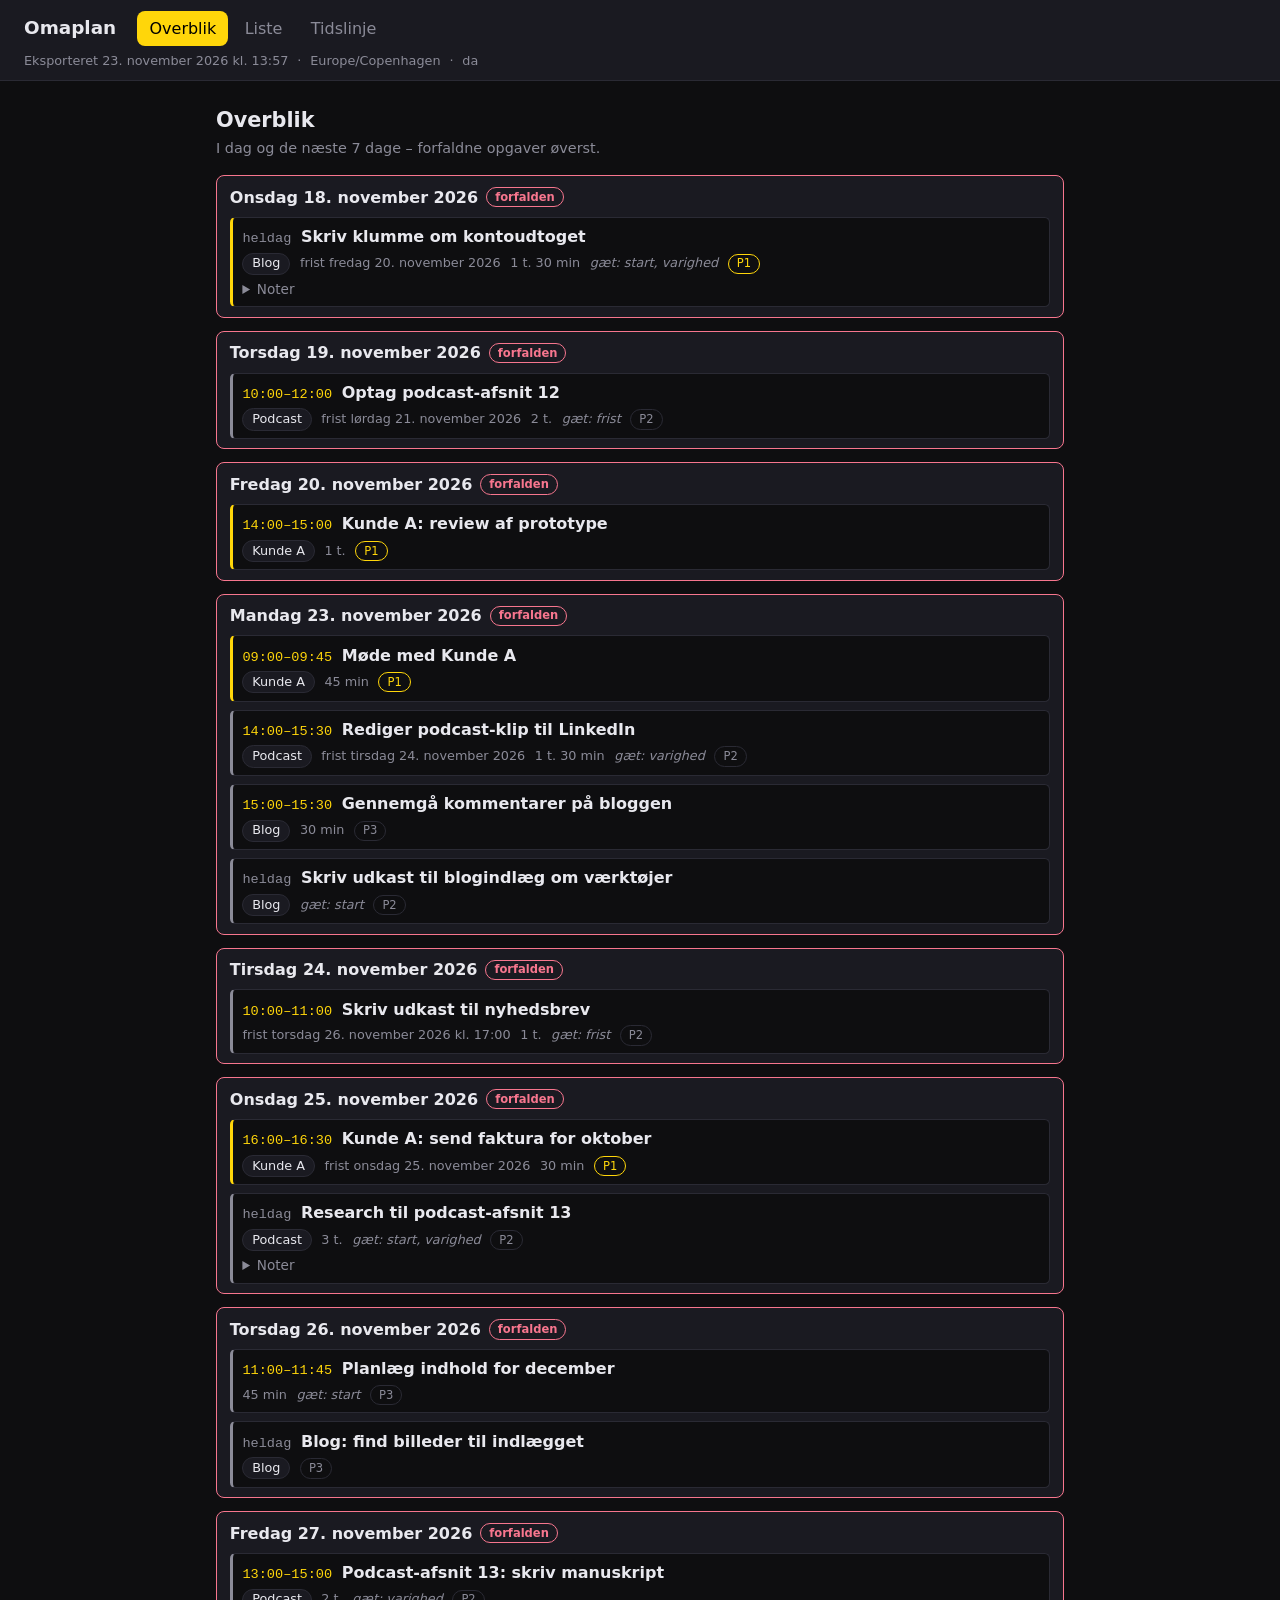
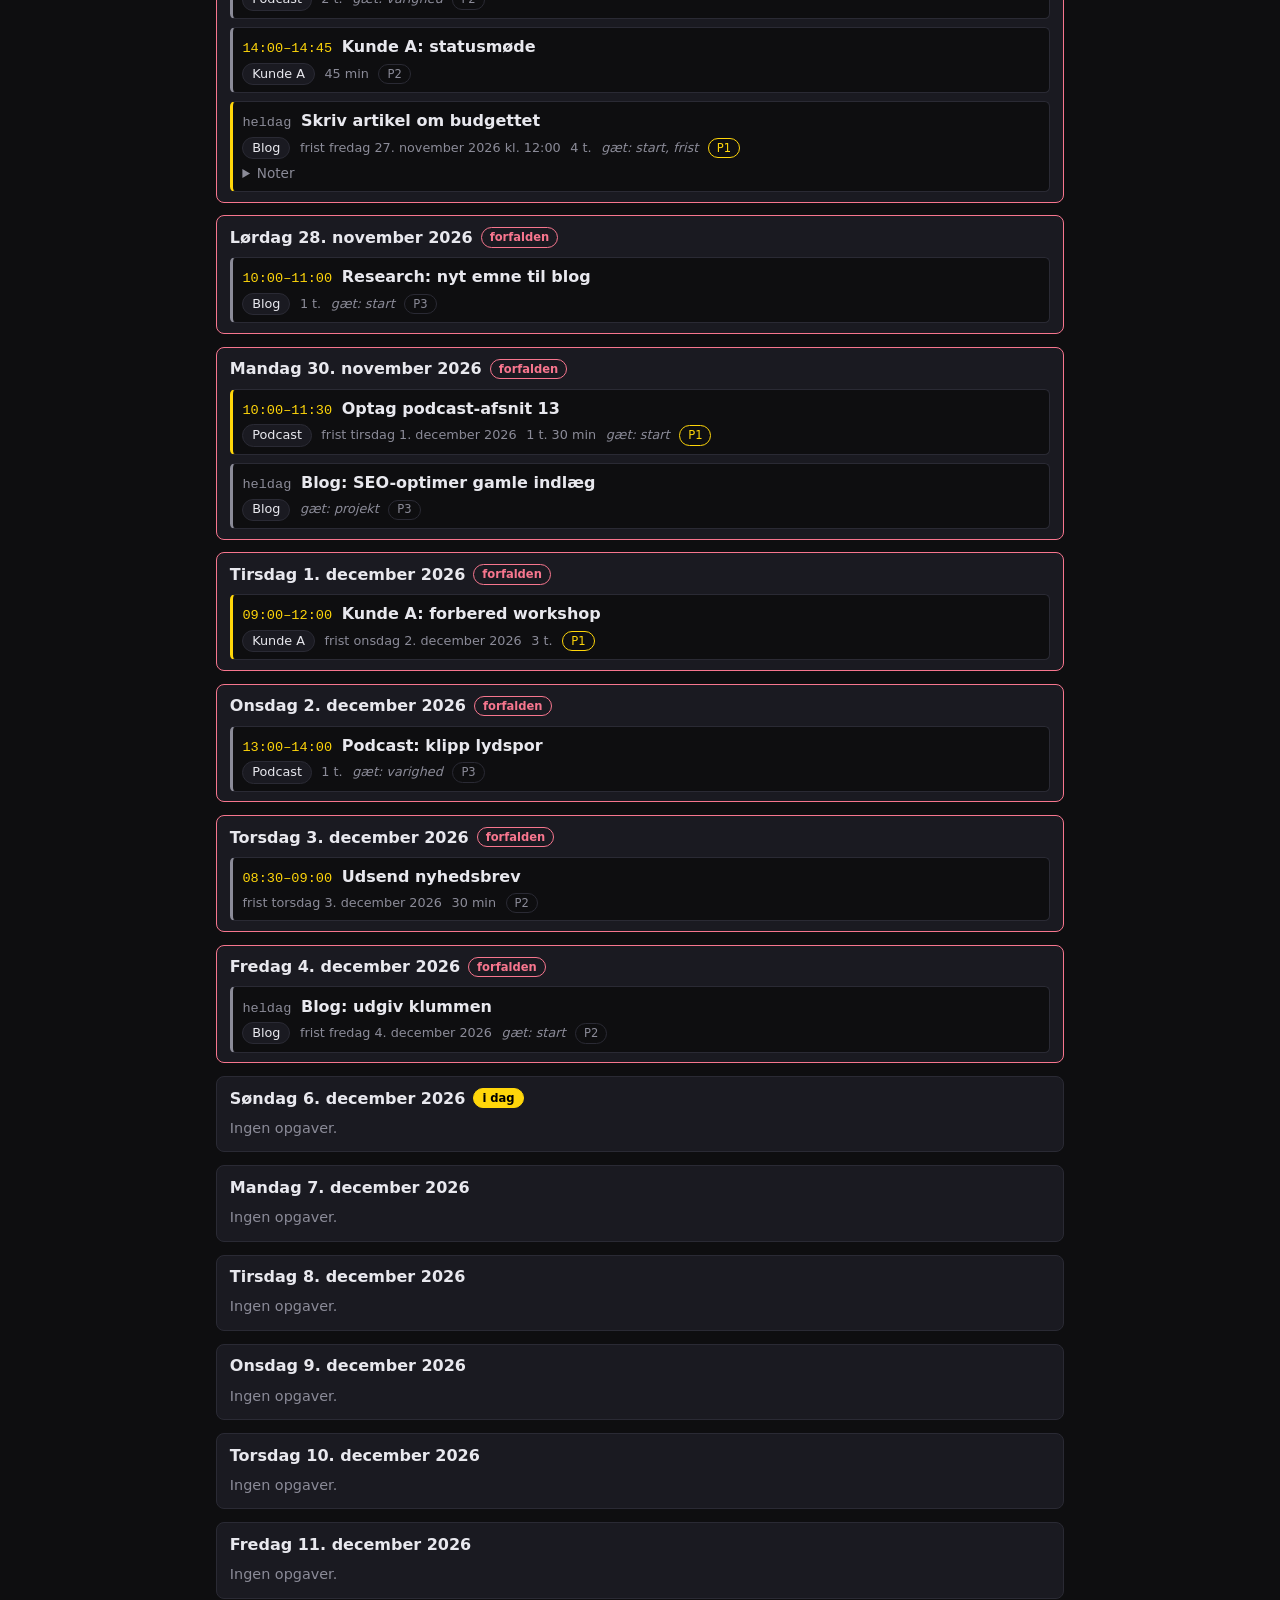
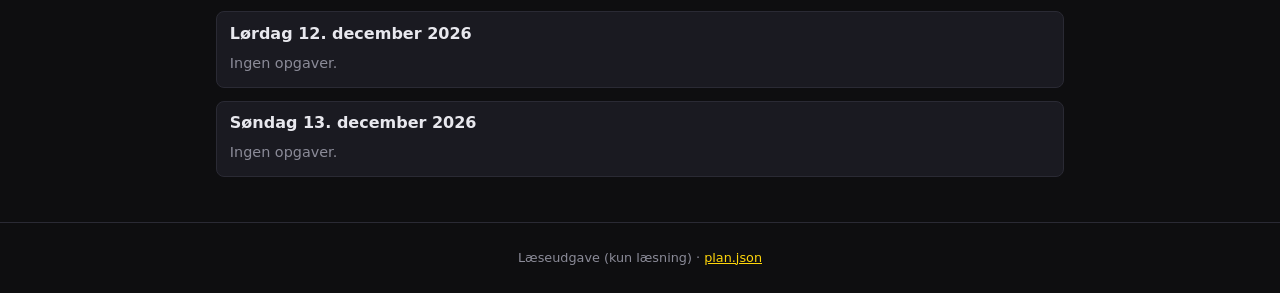
==== web/index.html @ d6651f32 "Vis udaterede opgaver som Uden dato i listen, ikke i overblik/tidslinje Generated by Mistral Vibe. C" ====
<!doctype html>
<html lang="da">
<head>
<meta charset="utf-8">
<meta name="viewport" content="width=device-width, initial-scale=1">
<title>Omaplan – læseudgave</title>
<link rel="stylesheet" href="style.css">
</head>
<body>
<header class="top">
  <h1>Omaplan</h1>
  <nav class="visninger" aria-label="Visninger">
    <a href="#overblik">Overblik</a>
    <a href="#liste">Liste</a>
    <a href="#tidslinje">Tidslinje</a>
  </nav>
  <p class="meta">Eksporteret <time datetime="2026-11-23T13:57:00+01:00">23. november 2026 kl. 13:57</time> <span class="prik">·</span> <span class="tidszone">Europe/Copenhagen</span> <span class="prik">·</span> <span class="sprog">da</span></p>
</header>
<main id="plan" class="plan" data-idag="2026-11-23">
  <section id="overblik" class="view" aria-label="Overblik">
    <h2>Overblik</h2>
    <p class="beskrivelse">I dag og de næste 7 dage – forfaldne opgaver øverst.</p>
  <section class="dag forfalden" data-dato="2026-11-18">
    <h3><time datetime="2026-11-18">Onsdag 18. november 2026</time><span class="badge badge-forfalden">forfalden</span></h3>
<ul class="opgaver">
    <li class="opgave status-todo" data-id="7c9e6a11-3f2b-4d5e-9a8c-1b2d3e4f5001" data-prioritet="1" data-projekt="Blog">
        <p class="opgave-rad"><span class="tid tid-heldag">heldag</span><span class="titel">Skriv klumme om kontoudtoget</span></p>
        <p class="opgave-meta"><span class="projekt-tag">Blog</span><span class="frist">frist fredag 20. november 2026</span><span class="varighed">1 t. 30 min</span><span class="gaet">gæt: start, varighed</span><span class="badge badge-p1">P1</span></p>
        <details class="noter"><summary>Noter</summary><p>Baggrund: kontoudtog fra forrige kvartal; sammenlign med budgettet.</p></details>
      </li>
  </ul>
  </section>
  <section class="dag forfalden" data-dato="2026-11-19">
    <h3><time datetime="2026-11-19">Torsdag 19. november 2026</time><span class="badge badge-forfalden">forfalden</span></h3>
<ul class="opgaver">
    <li class="opgave status-todo" data-id="7c9e6a11-3f2b-4d5e-9a8c-1b2d3e4f5002" data-prioritet="2" data-projekt="Podcast">
        <p class="opgave-rad"><span class="tid">10:00–12:00</span><span class="titel">Optag podcast-afsnit 12</span></p>
        <p class="opgave-meta"><span class="projekt-tag">Podcast</span><span class="frist">frist lørdag 21. november 2026</span><span class="varighed">2 t.</span><span class="gaet">gæt: frist</span><span class="badge badge-p2">P2</span></p>
      </li>
  </ul>
  </section>
  <section class="dag forfalden" data-dato="2026-11-20">
    <h3><time datetime="2026-11-20">Fredag 20. november 2026</time><span class="badge badge-forfalden">forfalden</span></h3>
<ul class="opgaver">
    <li class="opgave status-todo" data-id="7c9e6a11-3f2b-4d5e-9a8c-1b2d3e4f5003" data-prioritet="1" data-projekt="Kunde A">
        <p class="opgave-rad"><span class="tid">14:00–15:00</span><span class="titel">Kunde A: review af prototype</span></p>
        <p class="opgave-meta"><span class="projekt-tag">Kunde A</span><span class="varighed">1 t.</span><span class="badge badge-p1">P1</span></p>
      </li>
  </ul>
  </section>
  <section class="dag i-dag" data-dato="2026-11-23">
    <h3><time datetime="2026-11-23">Mandag 23. november 2026</time><span class="badge badge-i-dag">i dag</span></h3>
<ul class="opgaver">
    <li class="opgave status-todo" data-id="7c9e6a11-3f2b-4d5e-9a8c-1b2d3e4f5005" data-prioritet="1" data-projekt="Kunde A">
        <p class="opgave-rad"><span class="tid">09:00–09:45</span><span class="titel">Møde med Kunde A</span></p>
        <p class="opgave-meta"><span class="projekt-tag">Kunde A</span><span class="varighed">45 min</span><span class="badge badge-p1">P1</span></p>
      </li>
    <li class="opgave status-todo" data-id="7c9e6a11-3f2b-4d5e-9a8c-1b2d3e4f5006" data-prioritet="2" data-projekt="Podcast">
        <p class="opgave-rad"><span class="tid">14:00–15:30</span><span class="titel">Rediger podcast-klip til LinkedIn</span></p>
        <p class="opgave-meta"><span class="projekt-tag">Podcast</span><span class="frist">frist tirsdag 24. november 2026</span><span class="varighed">1 t. 30 min</span><span class="gaet">gæt: varighed</span><span class="badge badge-p2">P2</span></p>
      </li>
    <li class="opgave status-todo" data-id="7c9e6a11-3f2b-4d5e-9a8c-1b2d3e4f5007" data-prioritet="3" data-projekt="Blog">
        <p class="opgave-rad"><span class="tid">15:00–15:30</span><span class="titel">Gennemgå kommentarer på bloggen</span></p>
        <p class="opgave-meta"><span class="projekt-tag">Blog</span><span class="varighed">30 min</span><span class="badge badge-p3">P3</span></p>
      </li>
    <li class="opgave status-todo" data-id="7c9e6a11-3f2b-4d5e-9a8c-1b2d3e4f5004" data-prioritet="2" data-projekt="Blog">
        <p class="opgave-rad"><span class="tid tid-heldag">heldag</span><span class="titel">Skriv udkast til blogindlæg om værktøjer</span></p>
        <p class="opgave-meta"><span class="projekt-tag">Blog</span><span class="gaet">gæt: start</span><span class="badge badge-p2">P2</span></p>
      </li>
  </ul>
  </section>
  <section class="dag" data-dato="2026-11-24">
    <h3><time datetime="2026-11-24">Tirsdag 24. november 2026</time></h3>
<ul class="opgaver">
    <li class="opgave status-todo" data-id="7c9e6a11-3f2b-4d5e-9a8c-1b2d3e4f5008" data-prioritet="2">
        <p class="opgave-rad"><span class="tid">10:00–11:00</span><span class="titel">Skriv udkast til nyhedsbrev</span></p>
        <p class="opgave-meta"><span class="frist">frist torsdag 26. november 2026 kl. 17:00</span><span class="varighed">1 t.</span><span class="gaet">gæt: frist</span><span class="badge badge-p2">P2</span></p>
      </li>
  </ul>
  </section>
  <section class="dag" data-dato="2026-11-25">
    <h3><time datetime="2026-11-25">Onsdag 25. november 2026</time></h3>
<ul class="opgaver">
    <li class="opgave status-todo" data-id="7c9e6a11-3f2b-4d5e-9a8c-1b2d3e4f5010" data-prioritet="1" data-projekt="Kunde A">
        <p class="opgave-rad"><span class="tid">16:00–16:30</span><span class="titel">Kunde A: send faktura for oktober</span></p>
        <p class="opgave-meta"><span class="projekt-tag">Kunde A</span><span class="frist">frist onsdag 25. november 2026</span><span class="varighed">30 min</span><span class="badge badge-p1">P1</span></p>
      </li>
    <li class="opgave status-todo" data-id="7c9e6a11-3f2b-4d5e-9a8c-1b2d3e4f5009" data-prioritet="2" data-projekt="Podcast">
        <p class="opgave-rad"><span class="tid tid-heldag">heldag</span><span class="titel">Research til podcast-afsnit 13</span></p>
        <p class="opgave-meta"><span class="projekt-tag">Podcast</span><span class="varighed">3 t.</span><span class="gaet">gæt: start, varighed</span><span class="badge badge-p2">P2</span></p>
        <details class="noter"><summary>Noter</summary><p>Tre kilder om emnet; send listen til medværten.</p></details>
      </li>
  </ul>
  </section>
  <section class="dag" data-dato="2026-11-26">
    <h3><time datetime="2026-11-26">Torsdag 26. november 2026</time></h3>
<ul class="opgaver">
    <li class="opgave status-todo" data-id="7c9e6a11-3f2b-4d5e-9a8c-1b2d3e4f5012" data-prioritet="3">
        <p class="opgave-rad"><span class="tid">11:00–11:45</span><span class="titel">Planlæg indhold for december</span></p>
        <p class="opgave-meta"><span class="varighed">45 min</span><span class="gaet">gæt: start</span><span class="badge badge-p3">P3</span></p>
      </li>
    <li class="opgave status-todo" data-id="7c9e6a11-3f2b-4d5e-9a8c-1b2d3e4f5011" data-prioritet="3" data-projekt="Blog">
        <p class="opgave-rad"><span class="tid tid-heldag">heldag</span><span class="titel">Blog: find billeder til indlægget</span></p>
        <p class="opgave-meta"><span class="projekt-tag">Blog</span><span class="badge badge-p3">P3</span></p>
      </li>
  </ul>
  </section>
  <section class="dag" data-dato="2026-11-27">
    <h3><time datetime="2026-11-27">Fredag 27. november 2026</time></h3>
<ul class="opgaver">
    <li class="opgave status-todo" data-id="7c9e6a11-3f2b-4d5e-9a8c-1b2d3e4f5016" data-prioritet="2" data-projekt="Podcast">
        <p class="opgave-rad"><span class="tid">13:00–15:00</span><span class="titel">Podcast-afsnit 13: skriv manuskript</span></p>
        <p class="opgave-meta"><span class="projekt-tag">Podcast</span><span class="varighed">2 t.</span><span class="gaet">gæt: varighed</span><span class="badge badge-p2">P2</span></p>
      </li>
    <li class="opgave status-todo" data-id="7c9e6a11-3f2b-4d5e-9a8c-1b2d3e4f5017" data-prioritet="2" data-projekt="Kunde A">
        <p class="opgave-rad"><span class="tid">14:00–14:45</span><span class="titel">Kunde A: statusmøde</span></p>
        <p class="opgave-meta"><span class="projekt-tag">Kunde A</span><span class="varighed">45 min</span><span class="badge badge-p2">P2</span></p>
      </li>
    <li class="opgave status-todo" data-id="7c9e6a11-3f2b-4d5e-9a8c-1b2d3e4f5015" data-prioritet="1" data-projekt="Blog">
        <p class="opgave-rad"><span class="tid tid-heldag">heldag</span><span class="titel">Skriv artikel om budgettet</span></p>
        <p class="opgave-meta"><span class="projekt-tag">Blog</span><span class="frist">frist fredag 27. november 2026 kl. 12:00</span><span class="varighed">4 t.</span><span class="gaet">gæt: start, frist</span><span class="badge badge-p1">P1</span></p>
        <details class="noter"><summary>Noter</summary><p>Skal være klar fredag kl. 12.</p></details>
      </li>
  </ul>
  </section>
  <section class="dag" data-dato="2026-11-28">
    <h3><time datetime="2026-11-28">Lørdag 28. november 2026</time></h3>
<ul class="opgaver">
    <li class="opgave status-todo" data-id="7c9e6a11-3f2b-4d5e-9a8c-1b2d3e4f5024" data-prioritet="3" data-projekt="Blog">
        <p class="opgave-rad"><span class="tid">10:00–11:00</span><span class="titel">Research: nyt emne til blog</span></p>
        <p class="opgave-meta"><span class="projekt-tag">Blog</span><span class="varighed">1 t.</span><span class="gaet">gæt: start</span><span class="badge badge-p3">P3</span></p>
      </li>
  </ul>
  </section>
  <section class="dag" data-dato="2026-11-29">
    <h3><time datetime="2026-11-29">Søndag 29. november 2026</time></h3>
    <p class="tom">Ingen opgaver.</p>
  </section>
  <section class="dag" data-dato="2026-11-30">
    <h3><time datetime="2026-11-30">Mandag 30. november 2026</time></h3>
<ul class="opgaver">
    <li class="opgave status-todo" data-id="7c9e6a11-3f2b-4d5e-9a8c-1b2d3e4f5018" data-prioritet="1" data-projekt="Podcast">
        <p class="opgave-rad"><span class="tid">10:00–11:30</span><span class="titel">Optag podcast-afsnit 13</span></p>
        <p class="opgave-meta"><span class="projekt-tag">Podcast</span><span class="frist">frist tirsdag 1. december 2026</span><span class="varighed">1 t. 30 min</span><span class="gaet">gæt: start</span><span class="badge badge-p1">P1</span></p>
      </li>
    <li class="opgave status-todo" data-id="7c9e6a11-3f2b-4d5e-9a8c-1b2d3e4f5019" data-prioritet="3" data-projekt="Blog">
        <p class="opgave-rad"><span class="tid tid-heldag">heldag</span><span class="titel">Blog: SEO-optimer gamle indlæg</span></p>
        <p class="opgave-meta"><span class="projekt-tag">Blog</span><span class="gaet">gæt: projekt</span><span class="badge badge-p3">P3</span></p>
      </li>
  </ul>
  </section>
  </section>
  <section id="liste" class="view" aria-label="Liste efter dato">
    <h2>Liste</h2>
    <p class="beskrivelse">Alle opgaver grupperet efter dato. <a href="#liste-projekt">Gruppér efter projekt</a></p>
  <section class="gruppe" data-gruppe="dato:2026-11-18">
    <h3><time datetime="2026-11-18">Onsdag 18. november 2026</time><span class="antal">1 opgave</span></h3>
<ul class="opgaver">
    <li class="opgave status-todo" data-id="7c9e6a11-3f2b-4d5e-9a8c-1b2d3e4f5001" data-prioritet="1" data-projekt="Blog">
        <p class="opgave-rad"><span class="tid tid-heldag">heldag</span><span class="titel">Skriv klumme om kontoudtoget</span></p>
        <p class="opgave-meta"><span class="projekt-tag">Blog</span><span class="frist">frist fredag 20. november 2026</span><span class="varighed">1 t. 30 min</span><span class="gaet">gæt: start, varighed</span><span class="badge badge-p1">P1</span></p>
        <details class="noter"><summary>Noter</summary><p>Baggrund: kontoudtog fra forrige kvartal; sammenlign med budgettet.</p></details>
      </li>
  </ul>
  </section>
  <section class="gruppe" data-gruppe="dato:2026-11-19">
    <h3><time datetime="2026-11-19">Torsdag 19. november 2026</time><span class="antal">1 opgave</span></h3>
<ul class="opgaver">
    <li class="opgave status-todo" data-id="7c9e6a11-3f2b-4d5e-9a8c-1b2d3e4f5002" data-prioritet="2" data-projekt="Podcast">
        <p class="opgave-rad"><span class="tid">10:00–12:00</span><span class="titel">Optag podcast-afsnit 12</span></p>
        <p class="opgave-meta"><span class="projekt-tag">Podcast</span><span class="frist">frist lørdag 21. november 2026</span><span class="varighed">2 t.</span><span class="gaet">gæt: frist</span><span class="badge badge-p2">P2</span></p>
      </li>
  </ul>
  </section>
  <section class="gruppe" data-gruppe="dato:2026-11-20">
    <h3><time datetime="2026-11-20">Fredag 20. november 2026</time><span class="antal">1 opgave</span></h3>
<ul class="opgaver">
    <li class="opgave status-todo" data-id="7c9e6a11-3f2b-4d5e-9a8c-1b2d3e4f5003" data-prioritet="1" data-projekt="Kunde A">
        <p class="opgave-rad"><span class="tid">14:00–15:00</span><span class="titel">Kunde A: review af prototype</span></p>
        <p class="opgave-meta"><span class="projekt-tag">Kunde A</span><span class="varighed">1 t.</span><span class="badge badge-p1">P1</span></p>
      </li>
  </ul>
  </section>
  <section class="gruppe" data-gruppe="dato:2026-11-21">
    <h3><time datetime="2026-11-21">Lørdag 21. november 2026</time><span class="antal">1 opgave</span></h3>
<ul class="opgaver">
    <li class="opgave status-done" data-id="7c9e6a11-3f2b-4d5e-9a8c-1b2d3e4f5013" data-prioritet="3" data-projekt="Podcast">
        <p class="opgave-rad"><span class="tid">09:00–09:30</span><span class="titel">Podcast: klip intro-musik</span></p>
        <p class="opgave-meta"><span class="projekt-tag">Podcast</span><span class="varighed">30 min</span><span class="badge badge-p3">P3</span><span class="badge badge-done">færdig</span></p>
      </li>
  </ul>
  </section>
  <section class="gruppe" data-gruppe="dato:2026-11-22">
    <h3><time datetime="2026-11-22">Søndag 22. november 2026</time><span class="antal">1 opgave</span></h3>
<ul class="opgaver">
    <li class="opgave status-done" data-id="7c9e6a11-3f2b-4d5e-9a8c-1b2d3e4f5014" data-prioritet="2" data-projekt="Kunde A">
        <p class="opgave-rad"><span class="tid tid-heldag">heldag</span><span class="titel">Kunde A: følg op på tilbud</span></p>
        <p class="opgave-meta"><span class="projekt-tag">Kunde A</span><span class="gaet">gæt: projekt</span><span class="badge badge-p2">P2</span><span class="badge badge-done">færdig</span></p>
      </li>
  </ul>
  </section>
  <section class="gruppe" data-gruppe="dato:2026-11-23">
    <h3><time datetime="2026-11-23">Mandag 23. november 2026</time><span class="antal">4 opgaver</span></h3>
<ul class="opgaver">
    <li class="opgave status-todo" data-id="7c9e6a11-3f2b-4d5e-9a8c-1b2d3e4f5005" data-prioritet="1" data-projekt="Kunde A">
        <p class="opgave-rad"><span class="tid">09:00–09:45</span><span class="titel">Møde med Kunde A</span></p>
        <p class="opgave-meta"><span class="projekt-tag">Kunde A</span><span class="varighed">45 min</span><span class="badge badge-p1">P1</span></p>
      </li>
    <li class="opgave status-todo" data-id="7c9e6a11-3f2b-4d5e-9a8c-1b2d3e4f5006" data-prioritet="2" data-projekt="Podcast">
        <p class="opgave-rad"><span class="tid">14:00–15:30</span><span class="titel">Rediger podcast-klip til LinkedIn</span></p>
        <p class="opgave-meta"><span class="projekt-tag">Podcast</span><span class="frist">frist tirsdag 24. november 2026</span><span class="varighed">1 t. 30 min</span><span class="gaet">gæt: varighed</span><span class="badge badge-p2">P2</span></p>
      </li>
    <li class="opgave status-todo" data-id="7c9e6a11-3f2b-4d5e-9a8c-1b2d3e4f5007" data-prioritet="3" data-projekt="Blog">
        <p class="opgave-rad"><span class="tid">15:00–15:30</span><span class="titel">Gennemgå kommentarer på bloggen</span></p>
        <p class="opgave-meta"><span class="projekt-tag">Blog</span><span class="varighed">30 min</span><span class="badge badge-p3">P3</span></p>
      </li>
    <li class="opgave status-todo" data-id="7c9e6a11-3f2b-4d5e-9a8c-1b2d3e4f5004" data-prioritet="2" data-projekt="Blog">
        <p class="opgave-rad"><span class="tid tid-heldag">heldag</span><span class="titel">Skriv udkast til blogindlæg om værktøjer</span></p>
        <p class="opgave-meta"><span class="projekt-tag">Blog</span><span class="gaet">gæt: start</span><span class="badge badge-p2">P2</span></p>
      </li>
  </ul>
  </section>
  <section class="gruppe" data-gruppe="dato:2026-11-24">
    <h3><time datetime="2026-11-24">Tirsdag 24. november 2026</time><span class="antal">1 opgave</span></h3>
<ul class="opgaver">
    <li class="opgave status-todo" data-id="7c9e6a11-3f2b-4d5e-9a8c-1b2d3e4f5008" data-prioritet="2">
        <p class="opgave-rad"><span class="tid">10:00–11:00</span><span class="titel">Skriv udkast til nyhedsbrev</span></p>
        <p class="opgave-meta"><span class="frist">frist torsdag 26. november 2026 kl. 17:00</span><span class="varighed">1 t.</span><span class="gaet">gæt: frist</span><span class="badge badge-p2">P2</span></p>
      </li>
  </ul>
  </section>
  <section class="gruppe" data-gruppe="dato:2026-11-25">
    <h3><time datetime="2026-11-25">Onsdag 25. november 2026</time><span class="antal">2 opgaver</span></h3>
<ul class="opgaver">
    <li class="opgave status-todo" data-id="7c9e6a11-3f2b-4d5e-9a8c-1b2d3e4f5010" data-prioritet="1" data-projekt="Kunde A">
        <p class="opgave-rad"><span class="tid">16:00–16:30</span><span class="titel">Kunde A: send faktura for oktober</span></p>
        <p class="opgave-meta"><span class="projekt-tag">Kunde A</span><span class="frist">frist onsdag 25. november 2026</span><span class="varighed">30 min</span><span class="badge badge-p1">P1</span></p>
      </li>
    <li class="opgave status-todo" data-id="7c9e6a11-3f2b-4d5e-9a8c-1b2d3e4f5009" data-prioritet="2" data-projekt="Podcast">
        <p class="opgave-rad"><span class="tid tid-heldag">heldag</span><span class="titel">Research til podcast-afsnit 13</span></p>
        <p class="opgave-meta"><span class="projekt-tag">Podcast</span><span class="varighed">3 t.</span><span class="gaet">gæt: start, varighed</span><span class="badge badge-p2">P2</span></p>
        <details class="noter"><summary>Noter</summary><p>Tre kilder om emnet; send listen til medværten.</p></details>
      </li>
  </ul>
  </section>
  <section class="gruppe" data-gruppe="dato:2026-11-26">
    <h3><time datetime="2026-11-26">Torsdag 26. november 2026</time><span class="antal">2 opgaver</span></h3>
<ul class="opgaver">
    <li class="opgave status-todo" data-id="7c9e6a11-3f2b-4d5e-9a8c-1b2d3e4f5012" data-prioritet="3">
        <p class="opgave-rad"><span class="tid">11:00–11:45</span><span class="titel">Planlæg indhold for december</span></p>
        <p class="opgave-meta"><span class="varighed">45 min</span><span class="gaet">gæt: start</span><span class="badge badge-p3">P3</span></p>
      </li>
    <li class="opgave status-todo" data-id="7c9e6a11-3f2b-4d5e-9a8c-1b2d3e4f5011" data-prioritet="3" data-projekt="Blog">
        <p class="opgave-rad"><span class="tid tid-heldag">heldag</span><span class="titel">Blog: find billeder til indlægget</span></p>
        <p class="opgave-meta"><span class="projekt-tag">Blog</span><span class="badge badge-p3">P3</span></p>
      </li>
  </ul>
  </section>
  <section class="gruppe" data-gruppe="dato:2026-11-27">
    <h3><time datetime="2026-11-27">Fredag 27. november 2026</time><span class="antal">3 opgaver</span></h3>
<ul class="opgaver">
    <li class="opgave status-todo" data-id="7c9e6a11-3f2b-4d5e-9a8c-1b2d3e4f5016" data-prioritet="2" data-projekt="Podcast">
        <p class="opgave-rad"><span class="tid">13:00–15:00</span><span class="titel">Podcast-afsnit 13: skriv manuskript</span></p>
        <p class="opgave-meta"><span class="projekt-tag">Podcast</span><span class="varighed">2 t.</span><span class="gaet">gæt: varighed</span><span class="badge badge-p2">P2</span></p>
      </li>
    <li class="opgave status-todo" data-id="7c9e6a11-3f2b-4d5e-9a8c-1b2d3e4f5017" data-prioritet="2" data-projekt="Kunde A">
        <p class="opgave-rad"><span class="tid">14:00–14:45</span><span class="titel">Kunde A: statusmøde</span></p>
        <p class="opgave-meta"><span class="projekt-tag">Kunde A</span><span class="varighed">45 min</span><span class="badge badge-p2">P2</span></p>
      </li>
    <li class="opgave status-todo" data-id="7c9e6a11-3f2b-4d5e-9a8c-1b2d3e4f5015" data-prioritet="1" data-projekt="Blog">
        <p class="opgave-rad"><span class="tid tid-heldag">heldag</span><span class="titel">Skriv artikel om budgettet</span></p>
        <p class="opgave-meta"><span class="projekt-tag">Blog</span><span class="frist">frist fredag 27. november 2026 kl. 12:00</span><span class="varighed">4 t.</span><span class="gaet">gæt: start, frist</span><span class="badge badge-p1">P1</span></p>
        <details class="noter"><summary>Noter</summary><p>Skal være klar fredag kl. 12.</p></details>
      </li>
  </ul>
  </section>
  <section class="gruppe" data-gruppe="dato:2026-11-28">
    <h3><time datetime="2026-11-28">Lørdag 28. november 2026</time><span class="antal">1 opgave</span></h3>
<ul class="opgaver">
    <li class="opgave status-todo" data-id="7c9e6a11-3f2b-4d5e-9a8c-1b2d3e4f5024" data-prioritet="3" data-projekt="Blog">
        <p class="opgave-rad"><span class="tid">10:00–11:00</span><span class="titel">Research: nyt emne til blog</span></p>
        <p class="opgave-meta"><span class="projekt-tag">Blog</span><span class="varighed">1 t.</span><span class="gaet">gæt: start</span><span class="badge badge-p3">P3</span></p>
      </li>
  </ul>
  </section>
  <section class="gruppe" data-gruppe="dato:2026-11-30">
    <h3><time datetime="2026-11-30">Mandag 30. november 2026</time><span class="antal">2 opgaver</span></h3>
<ul class="opgaver">
    <li class="opgave status-todo" data-id="7c9e6a11-3f2b-4d5e-9a8c-1b2d3e4f5018" data-prioritet="1" data-projekt="Podcast">
        <p class="opgave-rad"><span class="tid">10:00–11:30</span><span class="titel">Optag podcast-afsnit 13</span></p>
        <p class="opgave-meta"><span class="projekt-tag">Podcast</span><span class="frist">frist tirsdag 1. december 2026</span><span class="varighed">1 t. 30 min</span><span class="gaet">gæt: start</span><span class="badge badge-p1">P1</span></p>
      </li>
    <li class="opgave status-todo" data-id="7c9e6a11-3f2b-4d5e-9a8c-1b2d3e4f5019" data-prioritet="3" data-projekt="Blog">
        <p class="opgave-rad"><span class="tid tid-heldag">heldag</span><span class="titel">Blog: SEO-optimer gamle indlæg</span></p>
        <p class="opgave-meta"><span class="projekt-tag">Blog</span><span class="gaet">gæt: projekt</span><span class="badge badge-p3">P3</span></p>
      </li>
  </ul>
  </section>
  <section class="gruppe" data-gruppe="dato:2026-12-01">
    <h3><time datetime="2026-12-01">Tirsdag 1. december 2026</time><span class="antal">1 opgave</span></h3>
<ul class="opgaver">
    <li class="opgave status-todo" data-id="7c9e6a11-3f2b-4d5e-9a8c-1b2d3e4f5020" data-prioritet="1" data-projekt="Kunde A">
        <p class="opgave-rad"><span class="tid">09:00–12:00</span><span class="titel">Kunde A: forbered workshop</span></p>
        <p class="opgave-meta"><span class="projekt-tag">Kunde A</span><span class="frist">frist onsdag 2. december 2026</span><span class="varighed">3 t.</span><span class="badge badge-p1">P1</span></p>
      </li>
  </ul>
  </section>
  <section class="gruppe" data-gruppe="dato:2026-12-02">
    <h3><time datetime="2026-12-02">Onsdag 2. december 2026</time><span class="antal">1 opgave</span></h3>
<ul class="opgaver">
    <li class="opgave status-todo" data-id="7c9e6a11-3f2b-4d5e-9a8c-1b2d3e4f5021" data-prioritet="3" data-projekt="Podcast">
        <p class="opgave-rad"><span class="tid">13:00–14:00</span><span class="titel">Podcast: klipp lydspor</span></p>
        <p class="opgave-meta"><span class="projekt-tag">Podcast</span><span class="varighed">1 t.</span><span class="gaet">gæt: varighed</span><span class="badge badge-p3">P3</span></p>
      </li>
  </ul>
  </section>
  <section class="gruppe" data-gruppe="dato:2026-12-03">
    <h3><time datetime="2026-12-03">Torsdag 3. december 2026</time><span class="antal">1 opgave</span></h3>
<ul class="opgaver">
    <li class="opgave status-todo" data-id="7c9e6a11-3f2b-4d5e-9a8c-1b2d3e4f5022" data-prioritet="2">
        <p class="opgave-rad"><span class="tid">08:30–09:00</span><span class="titel">Udsend nyhedsbrev</span></p>
        <p class="opgave-meta"><span class="frist">frist torsdag 3. december 2026</span><span class="varighed">30 min</span><span class="badge badge-p2">P2</span></p>
      </li>
  </ul>
  </section>
  <section class="gruppe" data-gruppe="dato:2026-12-04">
    <h3><time datetime="2026-12-04">Fredag 4. december 2026</time><span class="antal">1 opgave</span></h3>
<ul class="opgaver">
    <li class="opgave status-todo" data-id="7c9e6a11-3f2b-4d5e-9a8c-1b2d3e4f5023" data-prioritet="2" data-projekt="Blog">
        <p class="opgave-rad"><span class="tid tid-heldag">heldag</span><span class="titel">Blog: udgiv klummen</span></p>
        <p class="opgave-meta"><span class="projekt-tag">Blog</span><span class="frist">frist fredag 4. december 2026</span><span class="gaet">gæt: start</span><span class="badge badge-p2">P2</span></p>
      </li>
  </ul>
  </section>
  <section class="gruppe" data-gruppe="uden-dato">
    <h3><span class="gruppe-titel">Uden dato</span><span class="antal">3 opgaver</span></h3>
<ul class="opgaver">
    <li class="opgave status-todo" data-id="7c9e6a11-3f2b-4d5e-9a8c-1b2d3e4f5026" data-prioritet="2" data-projekt="Blog">
        <p class="opgave-rad"><span class="tid tid-ingen">ingen dato</span><span class="titel">Blog: opsæt redirect fra den gamle blog</span></p>
        <p class="opgave-meta"><span class="projekt-tag">Blog</span><span class="frist">frist fredag 11. december 2026</span><span class="gaet">gæt: frist</span><span class="badge badge-p2">P2</span></p>
      </li>
    <li class="opgave status-todo" data-id="7c9e6a11-3f2b-4d5e-9a8c-1b2d3e4f5025" data-prioritet="3">
        <p class="opgave-rad"><span class="tid tid-ingen">ingen dato</span><span class="titel">Idéer til næste måneds nyhedsbrev</span></p>
        <p class="opgave-meta"><span class="badge badge-p3">P3</span></p>
        <details class="noter"><summary>Noter</summary><p>Saml løbende ind i løbet af ugen.</p></details>
      </li>
    <li class="opgave status-todo" data-id="7c9e6a11-3f2b-4d5e-9a8c-1b2d3e4f5027" data-prioritet="3" data-projekt="Kunde A">
        <p class="opgave-rad"><span class="tid tid-ingen">ingen dato</span><span class="titel">Kunde A: arkiver gamle projektfiler</span></p>
        <p class="opgave-meta"><span class="projekt-tag">Kunde A</span><span class="badge badge-p3">P3</span></p>
      </li>
  </ul>
  </section>
  </section>
  <section id="liste-projekt" class="view" aria-label="Liste efter projekt">
    <h2>Liste efter projekt</h2>
    <p class="beskrivelse">Alle opgaver grupperet efter projekt. <a href="#liste">Gruppér efter dato</a></p>
  <section class="gruppe" data-gruppe="projekt:Blog">
    <h3><span class="gruppe-titel">Blog</span><span class="antal">9 opgaver</span></h3>
<ul class="opgaver">
    <li class="opgave status-todo" data-id="7c9e6a11-3f2b-4d5e-9a8c-1b2d3e4f5001" data-prioritet="1" data-projekt="Blog">
        <p class="opgave-rad"><span class="tid tid-heldag">heldag</span><span class="titel">Skriv klumme om kontoudtoget</span></p>
        <p class="opgave-meta"><span class="projekt-tag">Blog</span><span class="frist">frist fredag 20. november 2026</span><span class="varighed">1 t. 30 min</span><span class="gaet">gæt: start, varighed</span><span class="badge badge-p1">P1</span></p>
        <details class="noter"><summary>Noter</summary><p>Baggrund: kontoudtog fra forrige kvartal; sammenlign med budgettet.</p></details>
      </li>
    <li class="opgave status-todo" data-id="7c9e6a11-3f2b-4d5e-9a8c-1b2d3e4f5007" data-prioritet="3" data-projekt="Blog">
        <p class="opgave-rad"><span class="tid">15:00–15:30</span><span class="titel">Gennemgå kommentarer på bloggen</span></p>
        <p class="opgave-meta"><span class="projekt-tag">Blog</span><span class="varighed">30 min</span><span class="badge badge-p3">P3</span></p>
      </li>
    <li class="opgave status-todo" data-id="7c9e6a11-3f2b-4d5e-9a8c-1b2d3e4f5004" data-prioritet="2" data-projekt="Blog">
        <p class="opgave-rad"><span class="tid tid-heldag">heldag</span><span class="titel">Skriv udkast til blogindlæg om værktøjer</span></p>
        <p class="opgave-meta"><span class="projekt-tag">Blog</span><span class="gaet">gæt: start</span><span class="badge badge-p2">P2</span></p>
      </li>
    <li class="opgave status-todo" data-id="7c9e6a11-3f2b-4d5e-9a8c-1b2d3e4f5011" data-prioritet="3" data-projekt="Blog">
        <p class="opgave-rad"><span class="tid tid-heldag">heldag</span><span class="titel">Blog: find billeder til indlægget</span></p>
        <p class="opgave-meta"><span class="projekt-tag">Blog</span><span class="badge badge-p3">P3</span></p>
      </li>
    <li class="opgave status-todo" data-id="7c9e6a11-3f2b-4d5e-9a8c-1b2d3e4f5015" data-prioritet="1" data-projekt="Blog">
        <p class="opgave-rad"><span class="tid tid-heldag">heldag</span><span class="titel">Skriv artikel om budgettet</span></p>
        <p class="opgave-meta"><span class="projekt-tag">Blog</span><span class="frist">frist fredag 27. november 2026 kl. 12:00</span><span class="varighed">4 t.</span><span class="gaet">gæt: start, frist</span><span class="badge badge-p1">P1</span></p>
        <details class="noter"><summary>Noter</summary><p>Skal være klar fredag kl. 12.</p></details>
      </li>
    <li class="opgave status-todo" data-id="7c9e6a11-3f2b-4d5e-9a8c-1b2d3e4f5024" data-prioritet="3" data-projekt="Blog">
        <p class="opgave-rad"><span class="tid">10:00–11:00</span><span class="titel">Research: nyt emne til blog</span></p>
        <p class="opgave-meta"><span class="projekt-tag">Blog</span><span class="varighed">1 t.</span><span class="gaet">gæt: start</span><span class="badge badge-p3">P3</span></p>
      </li>
    <li class="opgave status-todo" data-id="7c9e6a11-3f2b-4d5e-9a8c-1b2d3e4f5019" data-prioritet="3" data-projekt="Blog">
        <p class="opgave-rad"><span class="tid tid-heldag">heldag</span><span class="titel">Blog: SEO-optimer gamle indlæg</span></p>
        <p class="opgave-meta"><span class="projekt-tag">Blog</span><span class="gaet">gæt: projekt</span><span class="badge badge-p3">P3</span></p>
      </li>
    <li class="opgave status-todo" data-id="7c9e6a11-3f2b-4d5e-9a8c-1b2d3e4f5023" data-prioritet="2" data-projekt="Blog">
        <p class="opgave-rad"><span class="tid tid-heldag">heldag</span><span class="titel">Blog: udgiv klummen</span></p>
        <p class="opgave-meta"><span class="projekt-tag">Blog</span><span class="frist">frist fredag 4. december 2026</span><span class="gaet">gæt: start</span><span class="badge badge-p2">P2</span></p>
      </li>
    <li class="opgave status-todo" data-id="7c9e6a11-3f2b-4d5e-9a8c-1b2d3e4f5026" data-prioritet="2" data-projekt="Blog">
        <p class="opgave-rad"><span class="tid tid-ingen">ingen dato</span><span class="titel">Blog: opsæt redirect fra den gamle blog</span></p>
        <p class="opgave-meta"><span class="projekt-tag">Blog</span><span class="frist">frist fredag 11. december 2026</span><span class="gaet">gæt: frist</span><span class="badge badge-p2">P2</span></p>
      </li>
  </ul>
  </section>
  <section class="gruppe" data-gruppe="projekt:Kunde A">
    <h3><span class="gruppe-titel">Kunde A</span><span class="antal">7 opgaver</span></h3>
<ul class="opgaver">
    <li class="opgave status-todo" data-id="7c9e6a11-3f2b-4d5e-9a8c-1b2d3e4f5003" data-prioritet="1" data-projekt="Kunde A">
        <p class="opgave-rad"><span class="tid">14:00–15:00</span><span class="titel">Kunde A: review af prototype</span></p>
        <p class="opgave-meta"><span class="projekt-tag">Kunde A</span><span class="varighed">1 t.</span><span class="badge badge-p1">P1</span></p>
      </li>
    <li class="opgave status-done" data-id="7c9e6a11-3f2b-4d5e-9a8c-1b2d3e4f5014" data-prioritet="2" data-projekt="Kunde A">
        <p class="opgave-rad"><span class="tid tid-heldag">heldag</span><span class="titel">Kunde A: følg op på tilbud</span></p>
        <p class="opgave-meta"><span class="projekt-tag">Kunde A</span><span class="gaet">gæt: projekt</span><span class="badge badge-p2">P2</span><span class="badge badge-done">færdig</span></p>
      </li>
    <li class="opgave status-todo" data-id="7c9e6a11-3f2b-4d5e-9a8c-1b2d3e4f5005" data-prioritet="1" data-projekt="Kunde A">
        <p class="opgave-rad"><span class="tid">09:00–09:45</span><span class="titel">Møde med Kunde A</span></p>
        <p class="opgave-meta"><span class="projekt-tag">Kunde A</span><span class="varighed">45 min</span><span class="badge badge-p1">P1</span></p>
      </li>
    <li class="opgave status-todo" data-id="7c9e6a11-3f2b-4d5e-9a8c-1b2d3e4f5010" data-prioritet="1" data-projekt="Kunde A">
        <p class="opgave-rad"><span class="tid">16:00–16:30</span><span class="titel">Kunde A: send faktura for oktober</span></p>
        <p class="opgave-meta"><span class="projekt-tag">Kunde A</span><span class="frist">frist onsdag 25. november 2026</span><span class="varighed">30 min</span><span class="badge badge-p1">P1</span></p>
      </li>
    <li class="opgave status-todo" data-id="7c9e6a11-3f2b-4d5e-9a8c-1b2d3e4f5017" data-prioritet="2" data-projekt="Kunde A">
        <p class="opgave-rad"><span class="tid">14:00–14:45</span><span class="titel">Kunde A: statusmøde</span></p>
        <p class="opgave-meta"><span class="projekt-tag">Kunde A</span><span class="varighed">45 min</span><span class="badge badge-p2">P2</span></p>
      </li>
    <li class="opgave status-todo" data-id="7c9e6a11-3f2b-4d5e-9a8c-1b2d3e4f5020" data-prioritet="1" data-projekt="Kunde A">
        <p class="opgave-rad"><span class="tid">09:00–12:00</span><span class="titel">Kunde A: forbered workshop</span></p>
        <p class="opgave-meta"><span class="projekt-tag">Kunde A</span><span class="frist">frist onsdag 2. december 2026</span><span class="varighed">3 t.</span><span class="badge badge-p1">P1</span></p>
      </li>
    <li class="opgave status-todo" data-id="7c9e6a11-3f2b-4d5e-9a8c-1b2d3e4f5027" data-prioritet="3" data-projekt="Kunde A">
        <p class="opgave-rad"><span class="tid tid-ingen">ingen dato</span><span class="titel">Kunde A: arkiver gamle projektfiler</span></p>
        <p class="opgave-meta"><span class="projekt-tag">Kunde A</span><span class="badge badge-p3">P3</span></p>
      </li>
  </ul>
  </section>
  <section class="gruppe" data-gruppe="projekt:Podcast">
    <h3><span class="gruppe-titel">Podcast</span><span class="antal">7 opgaver</span></h3>
<ul class="opgaver">
    <li class="opgave status-todo" data-id="7c9e6a11-3f2b-4d5e-9a8c-1b2d3e4f5002" data-prioritet="2" data-projekt="Podcast">
        <p class="opgave-rad"><span class="tid">10:00–12:00</span><span class="titel">Optag podcast-afsnit 12</span></p>
        <p class="opgave-meta"><span class="projekt-tag">Podcast</span><span class="frist">frist lørdag 21. november 2026</span><span class="varighed">2 t.</span><span class="gaet">gæt: frist</span><span class="badge badge-p2">P2</span></p>
      </li>
    <li class="opgave status-done" data-id="7c9e6a11-3f2b-4d5e-9a8c-1b2d3e4f5013" data-prioritet="3" data-projekt="Podcast">
        <p class="opgave-rad"><span class="tid">09:00–09:30</span><span class="titel">Podcast: klip intro-musik</span></p>
        <p class="opgave-meta"><span class="projekt-tag">Podcast</span><span class="varighed">30 min</span><span class="badge badge-p3">P3</span><span class="badge badge-done">færdig</span></p>
      </li>
    <li class="opgave status-todo" data-id="7c9e6a11-3f2b-4d5e-9a8c-1b2d3e4f5006" data-prioritet="2" data-projekt="Podcast">
        <p class="opgave-rad"><span class="tid">14:00–15:30</span><span class="titel">Rediger podcast-klip til LinkedIn</span></p>
        <p class="opgave-meta"><span class="projekt-tag">Podcast</span><span class="frist">frist tirsdag 24. november 2026</span><span class="varighed">1 t. 30 min</span><span class="gaet">gæt: varighed</span><span class="badge badge-p2">P2</span></p>
      </li>
    <li class="opgave status-todo" data-id="7c9e6a11-3f2b-4d5e-9a8c-1b2d3e4f5009" data-prioritet="2" data-projekt="Podcast">
        <p class="opgave-rad"><span class="tid tid-heldag">heldag</span><span class="titel">Research til podcast-afsnit 13</span></p>
        <p class="opgave-meta"><span class="projekt-tag">Podcast</span><span class="varighed">3 t.</span><span class="gaet">gæt: start, varighed</span><span class="badge badge-p2">P2</span></p>
        <details class="noter"><summary>Noter</summary><p>Tre kilder om emnet; send listen til medværten.</p></details>
      </li>
    <li class="opgave status-todo" data-id="7c9e6a11-3f2b-4d5e-9a8c-1b2d3e4f5016" data-prioritet="2" data-projekt="Podcast">
        <p class="opgave-rad"><span class="tid">13:00–15:00</span><span class="titel">Podcast-afsnit 13: skriv manuskript</span></p>
        <p class="opgave-meta"><span class="projekt-tag">Podcast</span><span class="varighed">2 t.</span><span class="gaet">gæt: varighed</span><span class="badge badge-p2">P2</span></p>
      </li>
    <li class="opgave status-todo" data-id="7c9e6a11-3f2b-4d5e-9a8c-1b2d3e4f5018" data-prioritet="1" data-projekt="Podcast">
        <p class="opgave-rad"><span class="tid">10:00–11:30</span><span class="titel">Optag podcast-afsnit 13</span></p>
        <p class="opgave-meta"><span class="projekt-tag">Podcast</span><span class="frist">frist tirsdag 1. december 2026</span><span class="varighed">1 t. 30 min</span><span class="gaet">gæt: start</span><span class="badge badge-p1">P1</span></p>
      </li>
    <li class="opgave status-todo" data-id="7c9e6a11-3f2b-4d5e-9a8c-1b2d3e4f5021" data-prioritet="3" data-projekt="Podcast">
        <p class="opgave-rad"><span class="tid">13:00–14:00</span><span class="titel">Podcast: klipp lydspor</span></p>
        <p class="opgave-meta"><span class="projekt-tag">Podcast</span><span class="varighed">1 t.</span><span class="gaet">gæt: varighed</span><span class="badge badge-p3">P3</span></p>
      </li>
  </ul>
  </section>
  <section class="gruppe" data-gruppe="projekt:Ingen projekt">
    <h3><span class="gruppe-titel">Ingen projekt</span><span class="antal">4 opgaver</span></h3>
<ul class="opgaver">
    <li class="opgave status-todo" data-id="7c9e6a11-3f2b-4d5e-9a8c-1b2d3e4f5008" data-prioritet="2">
        <p class="opgave-rad"><span class="tid">10:00–11:00</span><span class="titel">Skriv udkast til nyhedsbrev</span></p>
        <p class="opgave-meta"><span class="frist">frist torsdag 26. november 2026 kl. 17:00</span><span class="varighed">1 t.</span><span class="gaet">gæt: frist</span><span class="badge badge-p2">P2</span></p>
      </li>
    <li class="opgave status-todo" data-id="7c9e6a11-3f2b-4d5e-9a8c-1b2d3e4f5012" data-prioritet="3">
        <p class="opgave-rad"><span class="tid">11:00–11:45</span><span class="titel">Planlæg indhold for december</span></p>
        <p class="opgave-meta"><span class="varighed">45 min</span><span class="gaet">gæt: start</span><span class="badge badge-p3">P3</span></p>
      </li>
    <li class="opgave status-todo" data-id="7c9e6a11-3f2b-4d5e-9a8c-1b2d3e4f5022" data-prioritet="2">
        <p class="opgave-rad"><span class="tid">08:30–09:00</span><span class="titel">Udsend nyhedsbrev</span></p>
        <p class="opgave-meta"><span class="frist">frist torsdag 3. december 2026</span><span class="varighed">30 min</span><span class="badge badge-p2">P2</span></p>
      </li>
    <li class="opgave status-todo" data-id="7c9e6a11-3f2b-4d5e-9a8c-1b2d3e4f5025" data-prioritet="3">
        <p class="opgave-rad"><span class="tid tid-ingen">ingen dato</span><span class="titel">Idéer til næste måneds nyhedsbrev</span></p>
        <p class="opgave-meta"><span class="badge badge-p3">P3</span></p>
        <details class="noter"><summary>Noter</summary><p>Saml løbende ind i løbet af ugen.</p></details>
      </li>
  </ul>
  </section>
  </section>
  <section id="tidslinje" class="view" aria-label="Tidslinje">
    <h2>Tidslinje</h2>
    <p class="beskrivelse">Gantt over alle datoer med opgaver eller frister – vindue 8–18, overlap ligger i hver sit spor.</p>
    <div class="gantt" style="--vs:8;--vu:18">
      <div class="gantt-hoved" aria-hidden="true">
        <div class="gantt-dato gantt-dato-tom"></div>
        <div class="gantt-timer"><span style="--t:8">8</span><span style="--t:10">10</span><span style="--t:12">12</span><span style="--t:14">14</span><span style="--t:16">16</span><span style="--t:18">18</span></div>
      </div>
      <div class="gantt-raekker">
    <section class="gantt-dag" data-dato="2026-11-18">
      <h3 class="gantt-dato"><time datetime="2026-11-18">Ons 18/11</time></h3>
      <div class="spor" style="--spor:1">
        <div class="stang stang-heldag" style="--start:8;--laengde:10;--spor-index:0" data-id="7c9e6a11-3f2b-4d5e-9a8c-1b2d3e4f5001" title="Skriv klumme om kontoudtoget – Ons 18/11 (heldag)"><span class="stang-titel">Skriv klumme om kontoudtoget</span></div>
      </div>
    </section>
    <section class="gantt-dag" data-dato="2026-11-19">
      <h3 class="gantt-dato"><time datetime="2026-11-19">Tor 19/11</time></h3>
      <div class="spor" style="--spor:1">
        <div class="stang" style="--start:10;--laengde:2;--spor-index:0" data-id="7c9e6a11-3f2b-4d5e-9a8c-1b2d3e4f5002" title="Optag podcast-afsnit 12 – Tor 19/11 10:00–12:00"></div>
        <span class="stang-label" style="--start:10;--laengde:2;--spor-index:0" data-id="7c9e6a11-3f2b-4d5e-9a8c-1b2d3e4f5002">Optag podcast-afsnit 12</span>
      </div>
    </section>
    <section class="gantt-dag" data-dato="2026-11-20">
      <h3 class="gantt-dato"><time datetime="2026-11-20">Fre 20/11</time></h3>
      <div class="spor" style="--spor:1">
        <div class="stang" style="--start:14;--laengde:1;--spor-index:0" data-id="7c9e6a11-3f2b-4d5e-9a8c-1b2d3e4f5003" title="Kunde A: review af prototype – Fre 20/11 14:00–15:00"><span class="stang-titel">Kunde A: review af prototype</span></div>
        <div class="frist-maerke frist-maerke-heldag" style="--start:18" data-id="7c9e6a11-3f2b-4d5e-9a8c-1b2d3e4f5001" title="frist: fredag 20. november 2026 – Skriv klumme om kontoudtoget"></div>
      </div>
    </section>
    <section class="gantt-dag" data-dato="2026-11-21">
      <h3 class="gantt-dato"><time datetime="2026-11-21">Lør 21/11</time></h3>
      <div class="spor" style="--spor:1">
        <div class="stang status-done" style="--start:9;--laengde:0.5;--spor-index:0" data-id="7c9e6a11-3f2b-4d5e-9a8c-1b2d3e4f5013" title="Podcast: klip intro-musik – Lør 21/11 09:00–09:30"></div>
        <span class="stang-label" style="--start:9;--laengde:0.5;--spor-index:0" data-id="7c9e6a11-3f2b-4d5e-9a8c-1b2d3e4f5013">Podcast: klip intro-musik</span>
        <div class="frist-maerke frist-maerke-heldag" style="--start:18" data-id="7c9e6a11-3f2b-4d5e-9a8c-1b2d3e4f5002" title="frist: lørdag 21. november 2026 – Optag podcast-afsnit 12"></div>
      </div>
    </section>
    <section class="gantt-dag" data-dato="2026-11-22">
      <h3 class="gantt-dato"><time datetime="2026-11-22">Søn 22/11</time></h3>
      <div class="spor" style="--spor:1">
        <div class="stang stang-heldag status-done" style="--start:8;--laengde:10;--spor-index:0" data-id="7c9e6a11-3f2b-4d5e-9a8c-1b2d3e4f5014" title="Kunde A: følg op på tilbud – Søn 22/11 (heldag)"><span class="stang-titel">Kunde A: følg op på tilbud</span></div>
      </div>
    </section>
    <section class="gantt-dag i-dag" data-dato="2026-11-23">
      <h3 class="gantt-dato"><time datetime="2026-11-23">Man 23/11</time></h3>
      <div class="spor" style="--spor:3">
        <div class="stang stang-heldag" style="--start:8;--laengde:10;--spor-index:0" data-id="7c9e6a11-3f2b-4d5e-9a8c-1b2d3e4f5004" title="Skriv udkast til blogindlæg om værktøjer – Man 23/11 (heldag)"><span class="stang-titel">Skriv udkast til blogindlæg om værktøjer</span></div>
        <div class="stang" style="--start:9;--laengde:0.75;--spor-index:1" data-id="7c9e6a11-3f2b-4d5e-9a8c-1b2d3e4f5005" title="Møde med Kunde A – Man 23/11 09:00–09:45"></div>
        <span class="stang-label" style="--start:9;--laengde:0.75;--spor-index:1" data-id="7c9e6a11-3f2b-4d5e-9a8c-1b2d3e4f5005">Møde med Kunde A</span>
        <div class="stang" style="--start:14;--laengde:1.5;--spor-index:1" data-id="7c9e6a11-3f2b-4d5e-9a8c-1b2d3e4f5006" title="Rediger podcast-klip til LinkedIn – Man 23/11 14:00–15:30"><span class="stang-titel">Rediger podcast-klip til LinkedIn</span></div>
        <div class="stang" style="--start:15;--laengde:0.5;--spor-index:2" data-id="7c9e6a11-3f2b-4d5e-9a8c-1b2d3e4f5007" title="Gennemgå kommentarer på bloggen – Man 23/11 15:00–15:30"><span class="stang-titel">Gennemgå kommentarer på bloggen</span></div>
      </div>
    </section>
    <section class="gantt-dag" data-dato="2026-11-24">
      <h3 class="gantt-dato"><time datetime="2026-11-24">Tir 24/11</time></h3>
      <div class="spor" style="--spor:1">
        <div class="stang" style="--start:10;--laengde:1;--spor-index:0" data-id="7c9e6a11-3f2b-4d5e-9a8c-1b2d3e4f5008" title="Skriv udkast til nyhedsbrev – Tir 24/11 10:00–11:00"></div>
        <span class="stang-label" style="--start:10;--laengde:1;--spor-index:0" data-id="7c9e6a11-3f2b-4d5e-9a8c-1b2d3e4f5008">Skriv udkast til nyhedsbrev</span>
        <div class="frist-maerke frist-maerke-heldag" style="--start:18" data-id="7c9e6a11-3f2b-4d5e-9a8c-1b2d3e4f5006" title="frist: tirsdag 24. november 2026 – Rediger podcast-klip til LinkedIn"></div>
      </div>
    </section>
    <section class="gantt-dag" data-dato="2026-11-25">
      <h3 class="gantt-dato"><time datetime="2026-11-25">Ons 25/11</time></h3>
      <div class="spor" style="--spor:2">
        <div class="stang stang-heldag" style="--start:8;--laengde:10;--spor-index:0" data-id="7c9e6a11-3f2b-4d5e-9a8c-1b2d3e4f5009" title="Research til podcast-afsnit 13 – Ons 25/11 (heldag)"><span class="stang-titel">Research til podcast-afsnit 13</span></div>
        <div class="stang" style="--start:16;--laengde:0.5;--spor-index:1" data-id="7c9e6a11-3f2b-4d5e-9a8c-1b2d3e4f5010" title="Kunde A: send faktura for oktober – Ons 25/11 16:00–16:30"><span class="stang-titel">Kunde A: send faktura for oktober</span></div>
        <div class="frist-maerke frist-maerke-heldag" style="--start:18" data-id="7c9e6a11-3f2b-4d5e-9a8c-1b2d3e4f5010" title="frist: onsdag 25. november 2026 – Kunde A: send faktura for oktober"></div>
      </div>
    </section>
    <section class="gantt-dag" data-dato="2026-11-26">
      <h3 class="gantt-dato"><time datetime="2026-11-26">Tor 26/11</time></h3>
      <div class="spor" style="--spor:2">
        <div class="stang stang-heldag" style="--start:8;--laengde:10;--spor-index:0" data-id="7c9e6a11-3f2b-4d5e-9a8c-1b2d3e4f5011" title="Blog: find billeder til indlægget – Tor 26/11 (heldag)"><span class="stang-titel">Blog: find billeder til indlægget</span></div>
        <div class="stang" style="--start:11;--laengde:0.75;--spor-index:1" data-id="7c9e6a11-3f2b-4d5e-9a8c-1b2d3e4f5012" title="Planlæg indhold for december – Tor 26/11 11:00–11:45"></div>
        <span class="stang-label" style="--start:11;--laengde:0.75;--spor-index:1" data-id="7c9e6a11-3f2b-4d5e-9a8c-1b2d3e4f5012">Planlæg indhold for december</span>
        <div class="frist-maerke" style="--start:17" data-id="7c9e6a11-3f2b-4d5e-9a8c-1b2d3e4f5008" title="frist: torsdag 26. november 2026 kl. 17:00 – Skriv udkast til nyhedsbrev"></div>
      </div>
    </section>
    <section class="gantt-dag" data-dato="2026-11-27">
      <h3 class="gantt-dato"><time datetime="2026-11-27">Fre 27/11</time></h3>
      <div class="spor" style="--spor:3">
        <div class="stang stang-heldag" style="--start:8;--laengde:10;--spor-index:0" data-id="7c9e6a11-3f2b-4d5e-9a8c-1b2d3e4f5015" title="Skriv artikel om budgettet – Fre 27/11 (heldag)"><span class="stang-titel">Skriv artikel om budgettet</span></div>
        <div class="stang" style="--start:13;--laengde:2;--spor-index:1" data-id="7c9e6a11-3f2b-4d5e-9a8c-1b2d3e4f5016" title="Podcast-afsnit 13: skriv manuskript – Fre 27/11 13:00–15:00"><span class="stang-titel">Podcast-afsnit 13: skriv manuskript</span></div>
        <div class="stang" style="--start:14;--laengde:0.75;--spor-index:2" data-id="7c9e6a11-3f2b-4d5e-9a8c-1b2d3e4f5017" title="Kunde A: statusmøde – Fre 27/11 14:00–14:45"></div>
        <span class="stang-label" style="--start:14;--laengde:0.75;--spor-index:2" data-id="7c9e6a11-3f2b-4d5e-9a8c-1b2d3e4f5017">Kunde A: statusmøde</span>
        <div class="frist-maerke" style="--start:12" data-id="7c9e6a11-3f2b-4d5e-9a8c-1b2d3e4f5015" title="frist: fredag 27. november 2026 kl. 12:00 – Skriv artikel om budgettet"></div>
      </div>
    </section>
    <section class="gantt-dag" data-dato="2026-11-28">
      <h3 class="gantt-dato"><time datetime="2026-11-28">Lør 28/11</time></h3>
      <div class="spor" style="--spor:1">
        <div class="stang" style="--start:10;--laengde:1;--spor-index:0" data-id="7c9e6a11-3f2b-4d5e-9a8c-1b2d3e4f5024" title="Research: nyt emne til blog – Lør 28/11 10:00–11:00"></div>
        <span class="stang-label" style="--start:10;--laengde:1;--spor-index:0" data-id="7c9e6a11-3f2b-4d5e-9a8c-1b2d3e4f5024">Research: nyt emne til blog</span>
      </div>
    </section>
    <section class="gantt-dag" data-dato="2026-11-29">
      <h3 class="gantt-dato"><time datetime="2026-11-29">Søn 29/11</time></h3>
      <div class="spor" style="--spor:1">

      </div>
    </section>
    <section class="gantt-dag" data-dato="2026-11-30">
      <h3 class="gantt-dato"><time datetime="2026-11-30">Man 30/11</time></h3>
      <div class="spor" style="--spor:2">
        <div class="stang stang-heldag" style="--start:8;--laengde:10;--spor-index:0" data-id="7c9e6a11-3f2b-4d5e-9a8c-1b2d3e4f5019" title="Blog: SEO-optimer gamle indlæg – Man 30/11 (heldag)"><span class="stang-titel">Blog: SEO-optimer gamle indlæg</span></div>
        <div class="stang" style="--start:10;--laengde:1.5;--spor-index:1" data-id="7c9e6a11-3f2b-4d5e-9a8c-1b2d3e4f5018" title="Optag podcast-afsnit 13 – Man 30/11 10:00–11:30"></div>
        <span class="stang-label" style="--start:10;--laengde:1.5;--spor-index:1" data-id="7c9e6a11-3f2b-4d5e-9a8c-1b2d3e4f5018">Optag podcast-afsnit 13</span>
      </div>
    </section>
    <section class="gantt-dag" data-dato="2026-12-01">
      <h3 class="gantt-dato"><time datetime="2026-12-01">Tir 1/12</time></h3>
      <div class="spor" style="--spor:1">
        <div class="stang" style="--start:9;--laengde:3;--spor-index:0" data-id="7c9e6a11-3f2b-4d5e-9a8c-1b2d3e4f5020" title="Kunde A: forbered workshop – Tir 1/12 09:00–12:00"></div>
        <span class="stang-label" style="--start:9;--laengde:3;--spor-index:0" data-id="7c9e6a11-3f2b-4d5e-9a8c-1b2d3e4f5020">Kunde A: forbered workshop</span>
        <div class="frist-maerke frist-maerke-heldag" style="--start:18" data-id="7c9e6a11-3f2b-4d5e-9a8c-1b2d3e4f5018" title="frist: tirsdag 1. december 2026 – Optag podcast-afsnit 13"></div>
      </div>
    </section>
    <section class="gantt-dag" data-dato="2026-12-02">
      <h3 class="gantt-dato"><time datetime="2026-12-02">Ons 2/12</time></h3>
      <div class="spor" style="--spor:1">
        <div class="stang" style="--start:13;--laengde:1;--spor-index:0" data-id="7c9e6a11-3f2b-4d5e-9a8c-1b2d3e4f5021" title="Podcast: klipp lydspor – Ons 2/12 13:00–14:00"></div>
        <span class="stang-label" style="--start:13;--laengde:1;--spor-index:0" data-id="7c9e6a11-3f2b-4d5e-9a8c-1b2d3e4f5021">Podcast: klipp lydspor</span>
        <div class="frist-maerke frist-maerke-heldag" style="--start:18" data-id="7c9e6a11-3f2b-4d5e-9a8c-1b2d3e4f5020" title="frist: onsdag 2. december 2026 – Kunde A: forbered workshop"></div>
      </div>
    </section>
    <section class="gantt-dag" data-dato="2026-12-03">
      <h3 class="gantt-dato"><time datetime="2026-12-03">Tor 3/12</time></h3>
      <div class="spor" style="--spor:1">
        <div class="stang" style="--start:8.5;--laengde:0.5;--spor-index:0" data-id="7c9e6a11-3f2b-4d5e-9a8c-1b2d3e4f5022" title="Udsend nyhedsbrev – Tor 3/12 08:30–09:00"></div>
        <span class="stang-label" style="--start:8.5;--laengde:0.5;--spor-index:0" data-id="7c9e6a11-3f2b-4d5e-9a8c-1b2d3e4f5022">Udsend nyhedsbrev</span>
        <div class="frist-maerke frist-maerke-heldag" style="--start:18" data-id="7c9e6a11-3f2b-4d5e-9a8c-1b2d3e4f5022" title="frist: torsdag 3. december 2026 – Udsend nyhedsbrev"></div>
      </div>
    </section>
    <section class="gantt-dag" data-dato="2026-12-04">
      <h3 class="gantt-dato"><time datetime="2026-12-04">Fre 4/12</time></h3>
      <div class="spor" style="--spor:1">
        <div class="stang stang-heldag" style="--start:8;--laengde:10;--spor-index:0" data-id="7c9e6a11-3f2b-4d5e-9a8c-1b2d3e4f5023" title="Blog: udgiv klummen – Fre 4/12 (heldag)"><span class="stang-titel">Blog: udgiv klummen</span></div>
        <div class="frist-maerke frist-maerke-heldag" style="--start:18" data-id="7c9e6a11-3f2b-4d5e-9a8c-1b2d3e4f5023" title="frist: fredag 4. december 2026 – Blog: udgiv klummen"></div>
      </div>
    </section>
    <section class="gantt-dag" data-dato="2026-12-05">
      <h3 class="gantt-dato"><time datetime="2026-12-05">Lør 5/12</time></h3>
      <div class="spor" style="--spor:1">

      </div>
    </section>
    <section class="gantt-dag" data-dato="2026-12-06">
      <h3 class="gantt-dato"><time datetime="2026-12-06">Søn 6/12</time></h3>
      <div class="spor" style="--spor:1">

      </div>
    </section>
    <section class="gantt-dag" data-dato="2026-12-07">
      <h3 class="gantt-dato"><time datetime="2026-12-07">Man 7/12</time></h3>
      <div class="spor" style="--spor:1">

      </div>
    </section>
    <section class="gantt-dag" data-dato="2026-12-08">
      <h3 class="gantt-dato"><time datetime="2026-12-08">Tir 8/12</time></h3>
      <div class="spor" style="--spor:1">

      </div>
    </section>
    <section class="gantt-dag" data-dato="2026-12-09">
      <h3 class="gantt-dato"><time datetime="2026-12-09">Ons 9/12</time></h3>
      <div class="spor" style="--spor:1">

      </div>
    </section>
    <section class="gantt-dag" data-dato="2026-12-10">
      <h3 class="gantt-dato"><time datetime="2026-12-10">Tor 10/12</time></h3>
      <div class="spor" style="--spor:1">

      </div>
    </section>
    <section class="gantt-dag" data-dato="2026-12-11">
      <h3 class="gantt-dato"><time datetime="2026-12-11">Fre 11/12</time></h3>
      <div class="spor" style="--spor:1">
        <div class="frist-maerke frist-maerke-heldag" style="--start:18" data-id="7c9e6a11-3f2b-4d5e-9a8c-1b2d3e4f5026" title="frist: fredag 11. december 2026 – Blog: opsæt redirect fra den gamle blog"></div>
      </div>
    </section>
      </div>
    </div>
  </section>
</main>
<footer class="sidefod">
  <p>Læseudgave (kun læsning) · <a href="plan.json">plan.json</a></p>
</footer>
<script src="app.js"></script>
</body>
</html>
---- web/style.css ----
/* Omaplan læseudgave – Omarchy-mørk, mobilvenlig, uden eksterne ressourcer.
   Farverne ligger som CSS-variabler, så omaplan serve kan sætte temaet live
   (accent fra ~/.local/state/omarchy/current/theme/colors.toml, fallback #FFD60A).
   Se web/MARKUP.md for kontrakten. */

:root {
  --bg: #0e0e10;
  --bg-raised: #1a1a21;
  --fg: #e8e8ee;
  --muted: #8b8b98;
  --border: #2a2a34;
  --accent: #ffd60a;
  --accent-fg: #000000;
  --danger: #f7768e;
  --ok: #9ece6a;
  --radius: 8px;
}

* {
  box-sizing: border-box;
}

html {
  scroll-padding-top: 7.5rem;
}

body {
  margin: 0;
  background: var(--bg);
  color: var(--fg);
  font-family: system-ui, -apple-system, "Segoe UI", Roboto, sans-serif;
  font-size: 1rem;
  line-height: 1.45;
}

/* ---------- top ---------- */

.top {
  position: sticky;
  top: 0;
  z-index: 10;
  background: var(--bg-raised);
  border-bottom: 1px solid var(--border);
  padding: 0.6rem 1rem 0.5rem;
}

.top h1 {
  margin: 0;
  font-size: 1.15rem;
  display: inline-block;
  margin-right: 1rem;
}

.visninger {
  display: inline-flex;
  gap: 0.25rem;
  flex-wrap: wrap;
}

.visninger a {
  color: var(--muted);
  text-decoration: none;
  padding: 0.3rem 0.7rem;
  border-radius: var(--radius);
  border: 1px solid transparent;
}

.visninger a:hover,
.visninger a:focus-visible {
  color: var(--fg);
  border-color: var(--border);
}

/* aktiv fane: præcis én ad gangen – målet selv, .aktiv sat af JS, eller (intet valgt) overblik */
body:has(#overblik:target) .visninger a[href="#overblik"],
body:has(#overblik.aktiv) .visninger a[href="#overblik"],
body:has(#liste:target) .visninger a[href="#liste"],
body:has(#liste.aktiv) .visninger a[href="#liste"],
body:has(#liste-projekt:target) .visninger a[href="#liste"],
body:has(#liste-projekt.aktiv) .visninger a[href="#liste"],
body:has(#tidslinje:target) .visninger a[href="#tidslinje"],
body:has(#tidslinje.aktiv) .visninger a[href="#tidslinje"],
:root:not(:has(:target)):not(:has(.view.aktiv)) .visninger a[href="#overblik"] {
  color: var(--accent-fg);
  background: var(--accent);
}

.meta {
  margin: 0.35rem 0 0;
  font-size: 0.8rem;
  color: var(--muted);
}

.meta .prik {
  margin: 0 0.3rem;
}

/* ---------- visninger (valg via ankre + :target, virker uden JS) ---------- */

.plan {
  max-width: 46rem;
  margin: 0 auto;
  padding: 0.5rem 1rem 2rem;
}

.view {
  display: none;
}

#overblik {
  display: block; /* standardvisning når intet anker er valgt */
}

.view:target,
.view.aktiv {
  display: block;
}

/* når en anden visning er målet (eller aktiv via JS), skjul standardvisningen */
.plan:has(.view:target) #overblik:not(:target),
.plan:has(.view.aktiv) #overblik:not(.aktiv) {
  display: none;
}

.view > h2 {
  font-size: 1.3rem;
  margin: 1rem 0 0.2rem;
}

.beskrivelse {
  margin: 0 0 1rem;
  color: var(--muted);
  font-size: 0.9rem;
}

.beskrivelse a {
  color: var(--accent);
}

/* ---------- dag og grupper ---------- */

.dag,
.gruppe {
  background: var(--bg-raised);
  border: 1px solid var(--border);
  border-radius: var(--radius);
  padding: 0.6rem 0.8rem;
  margin: 0 0 0.8rem;
}

.dag.forfalden {
  border-color: var(--danger);
}

.dag h3,
.gruppe h3 {
  margin: 0 0 0.5rem;
  font-size: 1rem;
  display: flex;
  align-items: center;
  gap: 0.5rem;
  flex-wrap: wrap;
}

.tom {
  color: var(--muted);
  font-size: 0.9rem;
  margin: 0.2rem 0;
}

/* ---------- opgaver ---------- */

.opgaver {
  list-style: none;
  margin: 0;
  padding: 0;
  display: flex;
  flex-direction: column;
  gap: 0.5rem;
}

.opgave {
  background: var(--bg);
  border: 1px solid var(--border);
  border-left: 3px solid var(--muted);
  border-radius: calc(var(--radius) / 1.5);
  padding: 0.45rem 0.6rem;
}

.opgave[data-prioritet="1"] {
  border-left-color: var(--accent);
}

.opgave[data-prioritet="2"] {
  border-left-color: var(--muted);
}

.opgave.status-done .titel {
  text-decoration: line-through;
  color: var(--muted);
}

.opgave-rad {
  margin: 0;
  display: flex;
  gap: 0.6rem;
  align-items: baseline;
}

.tid {
  font-family: ui-monospace, SFMono-Regular, Menlo, Consolas, monospace;
  font-size: 0.85rem;
  color: var(--accent);
  white-space: nowrap;
}

.tid-heldag {
  color: var(--muted);
}

.tid-ingen {
  color: var(--muted);
  font-style: italic;
}

.titel {
  font-weight: 600;
  overflow-wrap: anywhere;
}

.opgave-meta {
  margin: 0.25rem 0 0;
  display: flex;
  flex-wrap: wrap;
  gap: 0.25rem 0.6rem;
  font-size: 0.8rem;
  color: var(--muted);
  align-items: center;
}

.projekt-tag {
  background: var(--bg-raised);
  border: 1px solid var(--border);
  border-radius: 999px;
  padding: 0.05rem 0.55rem;
  color: var(--fg);
}

.gaet {
  font-style: italic;
}

.badge {
  border-radius: 999px;
  padding: 0.05rem 0.5rem;
  font-size: 0.72rem;
  border: 1px solid var(--border);
  color: var(--muted);
}

.badge-p1 {
  color: var(--accent);
  border-color: var(--accent);
}

.badge-i-dag {
  color: var(--accent-fg);
  background: var(--accent);
  border-color: var(--accent);
}

.badge-forfalden,
.badge-done {
  color: var(--danger);
  border-color: var(--danger);
}

.badge-done {
  color: var(--ok);
  border-color: var(--ok);
}

.antal {
  font-weight: 400;
  font-size: 0.8rem;
  color: var(--muted);
}

.noter {
  margin-top: 0.3rem;
  font-size: 0.85rem;
  color: var(--muted);
}

.noter summary {
  cursor: pointer;
}

.noter p {
  margin: 0.3rem 0 0;
  white-space: pre-wrap;
  overflow-wrap: anywhere;
}

/* ---------- tidslinje (Gantt) ---------- */

/* tidsvinduet sættes inline på .gantt (--vs/--vu, hele timer, mindst 8-18) */
.gantt {
  --vs: 8;
  --vu: 18;
  border: 1px solid var(--border);
  border-radius: var(--radius);
  background: var(--bg-raised);
  overflow-x: auto;
}

.gantt-hoved,
.gantt-dag {
  display: flex;
  min-width: 34rem; /* smal skærm: horizontalt scroll, dato-kolonnen følger med */
}

.gantt-hoved {
  border-bottom: 1px solid var(--border);
  color: var(--muted);
  font-size: 0.7rem;
}

.gantt-timer {
  position: relative;
  flex: 1;
  height: 1.1rem;
}

.gantt-timer span {
  position: absolute;
  left: calc((var(--t) - var(--vs)) / (var(--vu) - var(--vs)) * 100%);
  transform: translateX(-50%);
}

/* sidste label (ved vinduets slut) højrejusteres, så det ikke klippes */
.gantt-timer span:last-child {
  transform: translateX(-100%);
}

.gantt-dato {
  width: 4.6rem;
  flex: none;
  margin: 0;
  padding: 0.45rem 0.4rem;
  font-size: 0.75rem;
  font-weight: 600;
  color: var(--muted);
  border-right: 1px solid var(--border);
}

.gantt-dag {
  border-bottom: 1px solid var(--border);
}

.gantt-dag:last-child {
  border-bottom: none;
}

.gantt-dag.i-dag .gantt-dato {
  color: var(--accent);
}

.spor {
  position: relative;
  flex: 1;
  height: calc(var(--spor, 1) * 1.7rem);
  min-width: 0;
}

.stang {
  position: absolute;
  top: calc(var(--spor-index, 0) * 1.7rem + 0.15rem);
  left: calc((var(--start, 8) - var(--vs)) / (var(--vu) - var(--vs)) * 100%);
  width: calc(var(--laengde, 1) / (var(--vu) - var(--vs)) * 100%);
  min-width: 0.35rem;
  height: 1.4rem;
  background: var(--accent);
  color: var(--accent-fg);
  border-radius: 4px;
  overflow: hidden;
  font-size: 0.75rem;
  line-height: 1.4rem;
  white-space: nowrap;
}

.stang-heldag {
  background: transparent;
  color: var(--fg);
  border: 1px dashed var(--muted);
}

.stang.status-done {
  opacity: 0.45;
}

.stang-titel {
  padding: 0 0.3rem;
}

/* titel ved siden af bjælken når den ikke kan være i den */
.stang-label {
  position: absolute;
  top: calc(var(--spor-index, 0) * 1.7rem + 0.15rem);
  left: calc((var(--start, 8) + var(--laengde, 1) - var(--vs)) / (var(--vu) - var(--vs)) * 100% + 0.35rem);
  height: 1.4rem;
  line-height: 1.4rem;
  font-size: 0.75rem;
  color: var(--fg);
  white-space: nowrap;
}

.frist-maerke {
  position: absolute;
  top: calc(var(--spor, 1) * 1.7rem - 0.45rem);
  left: calc((var(--start, 18) - var(--vs)) / (var(--vu) - var(--vs)) * 100%);
  width: 0.55rem;
  height: 0.55rem;
  transform: translateX(-50%) rotate(45deg);
  background: var(--danger);
  border-radius: 1px;
}

/* frist uden for vinduet (eller kun dato) ligger i højre kant */
.frist-maerke-heldag {
  left: auto;
  right: 0.15rem;
  transform: rotate(45deg);
}

/* ---------- sidefod ---------- */

.sidefod {
  border-top: 1px solid var(--border);
  padding: 0.8rem 1rem 1.5rem;
  text-align: center;
  color: var(--muted);
  font-size: 0.8rem;
}

.sidefod a {
  color: var(--accent);
}

/* ---------- bredere skærme ---------- */

@media (min-width: 48rem) {
  .plan {
    max-width: 56rem;
  }

  .top {
    padding: 0.7rem 1.5rem 0.6rem;
  }

  .plan {
    padding: 0.5rem 1.5rem 2rem;
  }
}
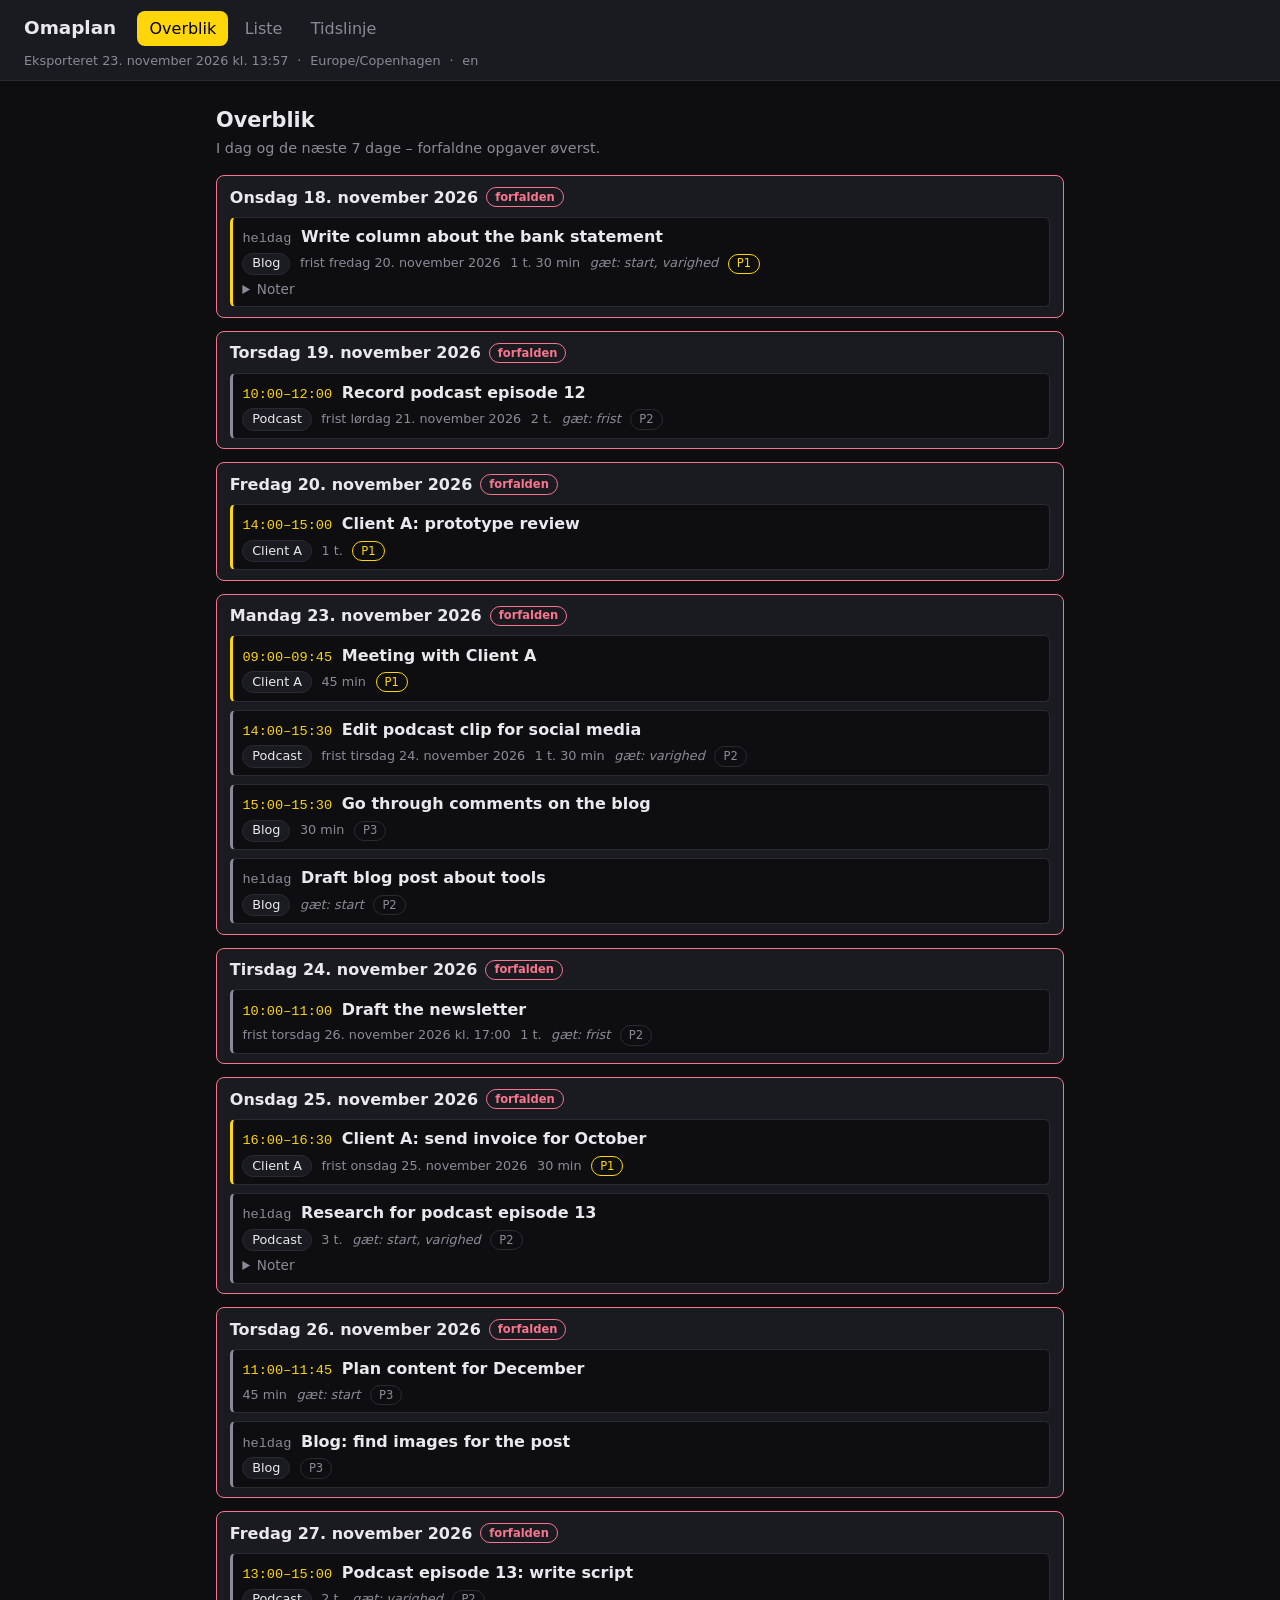
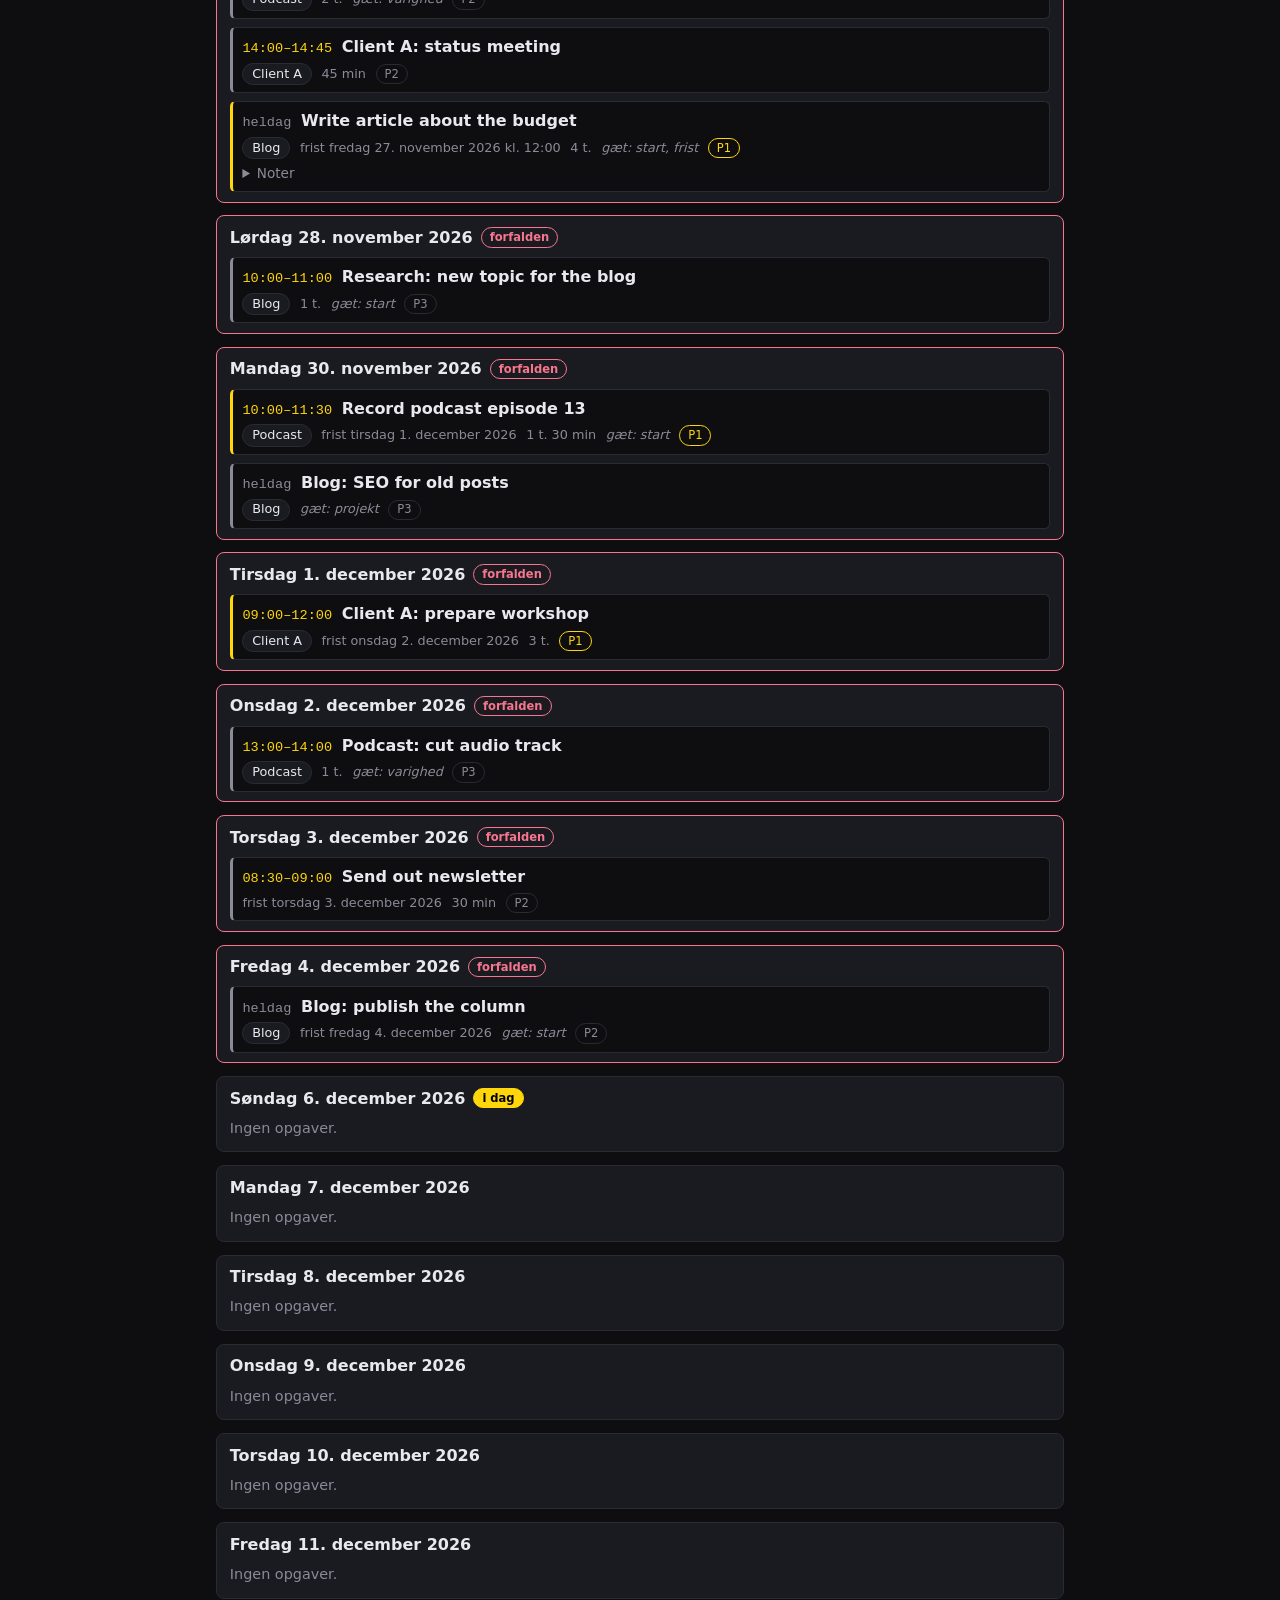
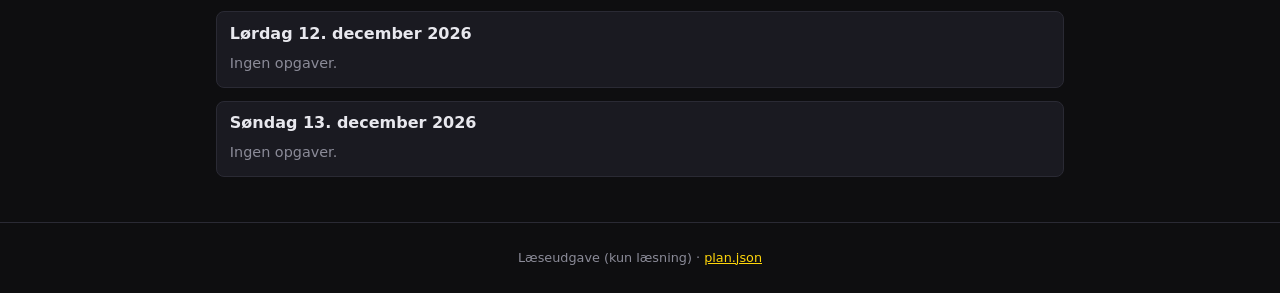
==== commit 5253a861: "Export format v2: English keys in plan.json plan.json gets version 2 with English field names (expor" ====
--- a/web/index.html
+++ b/web/index.html
@@ -1,5 +1,5 @@
 <!doctype html>
-<html lang="da">
+<html lang="en">
 <head>
 <meta charset="utf-8">
 <meta name="viewport" content="width=device-width, initial-scale=1">
@@ -14,7 +14,7 @@
     <a href="#liste">Liste</a>
     <a href="#tidslinje">Tidslinje</a>
   </nav>
-  <p class="meta">Eksporteret <time datetime="2026-11-23T13:57:00+01:00">23. november 2026 kl. 13:57</time> <span class="prik">·</span> <span class="tidszone">Europe/Copenhagen</span> <span class="prik">·</span> <span class="sprog">da</span></p>
+  <p class="meta">Eksporteret <time datetime="2026-11-23T13:57:00+01:00">23. november 2026 kl. 13:57</time> <span class="prik">·</span> <span class="tidszone">Europe/Copenhagen</span> <span class="prik">·</span> <span class="sprog">en</span></p>
 </header>
 <main id="plan" class="plan" data-idag="2026-11-23">
   <section id="overblik" class="view" aria-label="Overblik">
@@ -24,9 +24,9 @@
     <h3><time datetime="2026-11-18">Onsdag 18. november 2026</time><span class="badge badge-forfalden">forfalden</span></h3>
 <ul class="opgaver">
     <li class="opgave status-todo" data-id="7c9e6a11-3f2b-4d5e-9a8c-1b2d3e4f5001" data-prioritet="1" data-projekt="Blog">
-        <p class="opgave-rad"><span class="tid tid-heldag">heldag</span><span class="titel">Skriv klumme om kontoudtoget</span></p>
+        <p class="opgave-rad"><span class="tid tid-heldag">heldag</span><span class="titel">Write column about the bank statement</span></p>
         <p class="opgave-meta"><span class="projekt-tag">Blog</span><span class="frist">frist fredag 20. november 2026</span><span class="varighed">1 t. 30 min</span><span class="gaet">gæt: start, varighed</span><span class="badge badge-p1">P1</span></p>
-        <details class="noter"><summary>Noter</summary><p>Baggrund: kontoudtog fra forrige kvartal; sammenlign med budgettet.</p></details>
+        <details class="noter"><summary>Noter</summary><p>Background: bank statement from last quarter; compare with the budget.</p></details>
       </li>
   </ul>
   </section>
@@ -34,7 +34,7 @@
     <h3><time datetime="2026-11-19">Torsdag 19. november 2026</time><span class="badge badge-forfalden">forfalden</span></h3>
 <ul class="opgaver">
     <li class="opgave status-todo" data-id="7c9e6a11-3f2b-4d5e-9a8c-1b2d3e4f5002" data-prioritet="2" data-projekt="Podcast">
-        <p class="opgave-rad"><span class="tid">10:00–12:00</span><span class="titel">Optag podcast-afsnit 12</span></p>
+        <p class="opgave-rad"><span class="tid">10:00–12:00</span><span class="titel">Record podcast episode 12</span></p>
         <p class="opgave-meta"><span class="projekt-tag">Podcast</span><span class="frist">frist lørdag 21. november 2026</span><span class="varighed">2 t.</span><span class="gaet">gæt: frist</span><span class="badge badge-p2">P2</span></p>
       </li>
   </ul>
@@ -42,29 +42,29 @@
   <section class="dag forfalden" data-dato="2026-11-20">
     <h3><time datetime="2026-11-20">Fredag 20. november 2026</time><span class="badge badge-forfalden">forfalden</span></h3>
 <ul class="opgaver">
-    <li class="opgave status-todo" data-id="7c9e6a11-3f2b-4d5e-9a8c-1b2d3e4f5003" data-prioritet="1" data-projekt="Kunde A">
-        <p class="opgave-rad"><span class="tid">14:00–15:00</span><span class="titel">Kunde A: review af prototype</span></p>
-        <p class="opgave-meta"><span class="projekt-tag">Kunde A</span><span class="varighed">1 t.</span><span class="badge badge-p1">P1</span></p>
+    <li class="opgave status-todo" data-id="7c9e6a11-3f2b-4d5e-9a8c-1b2d3e4f5003" data-prioritet="1" data-projekt="Client A">
+        <p class="opgave-rad"><span class="tid">14:00–15:00</span><span class="titel">Client A: prototype review</span></p>
+        <p class="opgave-meta"><span class="projekt-tag">Client A</span><span class="varighed">1 t.</span><span class="badge badge-p1">P1</span></p>
       </li>
   </ul>
   </section>
   <section class="dag i-dag" data-dato="2026-11-23">
     <h3><time datetime="2026-11-23">Mandag 23. november 2026</time><span class="badge badge-i-dag">i dag</span></h3>
 <ul class="opgaver">
-    <li class="opgave status-todo" data-id="7c9e6a11-3f2b-4d5e-9a8c-1b2d3e4f5005" data-prioritet="1" data-projekt="Kunde A">
-        <p class="opgave-rad"><span class="tid">09:00–09:45</span><span class="titel">Møde med Kunde A</span></p>
-        <p class="opgave-meta"><span class="projekt-tag">Kunde A</span><span class="varighed">45 min</span><span class="badge badge-p1">P1</span></p>
+    <li class="opgave status-todo" data-id="7c9e6a11-3f2b-4d5e-9a8c-1b2d3e4f5005" data-prioritet="1" data-projekt="Client A">
+        <p class="opgave-rad"><span class="tid">09:00–09:45</span><span class="titel">Meeting with Client A</span></p>
+        <p class="opgave-meta"><span class="projekt-tag">Client A</span><span class="varighed">45 min</span><span class="badge badge-p1">P1</span></p>
       </li>
     <li class="opgave status-todo" data-id="7c9e6a11-3f2b-4d5e-9a8c-1b2d3e4f5006" data-prioritet="2" data-projekt="Podcast">
-        <p class="opgave-rad"><span class="tid">14:00–15:30</span><span class="titel">Rediger podcast-klip til LinkedIn</span></p>
+        <p class="opgave-rad"><span class="tid">14:00–15:30</span><span class="titel">Edit podcast clip for social media</span></p>
         <p class="opgave-meta"><span class="projekt-tag">Podcast</span><span class="frist">frist tirsdag 24. november 2026</span><span class="varighed">1 t. 30 min</span><span class="gaet">gæt: varighed</span><span class="badge badge-p2">P2</span></p>
       </li>
     <li class="opgave status-todo" data-id="7c9e6a11-3f2b-4d5e-9a8c-1b2d3e4f5007" data-prioritet="3" data-projekt="Blog">
-        <p class="opgave-rad"><span class="tid">15:00–15:30</span><span class="titel">Gennemgå kommentarer på bloggen</span></p>
+        <p class="opgave-rad"><span class="tid">15:00–15:30</span><span class="titel">Go through comments on the blog</span></p>
         <p class="opgave-meta"><span class="projekt-tag">Blog</span><span class="varighed">30 min</span><span class="badge badge-p3">P3</span></p>
       </li>
     <li class="opgave status-todo" data-id="7c9e6a11-3f2b-4d5e-9a8c-1b2d3e4f5004" data-prioritet="2" data-projekt="Blog">
-        <p class="opgave-rad"><span class="tid tid-heldag">heldag</span><span class="titel">Skriv udkast til blogindlæg om værktøjer</span></p>
+        <p class="opgave-rad"><span class="tid tid-heldag">heldag</span><span class="titel">Draft blog post about tools</span></p>
         <p class="opgave-meta"><span class="projekt-tag">Blog</span><span class="gaet">gæt: start</span><span class="badge badge-p2">P2</span></p>
       </li>
   </ul>
@@ -73,7 +73,7 @@
     <h3><time datetime="2026-11-24">Tirsdag 24. november 2026</time></h3>
 <ul class="opgaver">
     <li class="opgave status-todo" data-id="7c9e6a11-3f2b-4d5e-9a8c-1b2d3e4f5008" data-prioritet="2">
-        <p class="opgave-rad"><span class="tid">10:00–11:00</span><span class="titel">Skriv udkast til nyhedsbrev</span></p>
+        <p class="opgave-rad"><span class="tid">10:00–11:00</span><span class="titel">Draft the newsletter</span></p>
         <p class="opgave-meta"><span class="frist">frist torsdag 26. november 2026 kl. 17:00</span><span class="varighed">1 t.</span><span class="gaet">gæt: frist</span><span class="badge badge-p2">P2</span></p>
       </li>
   </ul>
@@ -81,14 +81,14 @@
   <section class="dag" data-dato="2026-11-25">
     <h3><time datetime="2026-11-25">Onsdag 25. november 2026</time></h3>
 <ul class="opgaver">
-    <li class="opgave status-todo" data-id="7c9e6a11-3f2b-4d5e-9a8c-1b2d3e4f5010" data-prioritet="1" data-projekt="Kunde A">
-        <p class="opgave-rad"><span class="tid">16:00–16:30</span><span class="titel">Kunde A: send faktura for oktober</span></p>
-        <p class="opgave-meta"><span class="projekt-tag">Kunde A</span><span class="frist">frist onsdag 25. november 2026</span><span class="varighed">30 min</span><span class="badge badge-p1">P1</span></p>
+    <li class="opgave status-todo" data-id="7c9e6a11-3f2b-4d5e-9a8c-1b2d3e4f5010" data-prioritet="1" data-projekt="Client A">
+        <p class="opgave-rad"><span class="tid">16:00–16:30</span><span class="titel">Client A: send invoice for October</span></p>
+        <p class="opgave-meta"><span class="projekt-tag">Client A</span><span class="frist">frist onsdag 25. november 2026</span><span class="varighed">30 min</span><span class="badge badge-p1">P1</span></p>
       </li>
     <li class="opgave status-todo" data-id="7c9e6a11-3f2b-4d5e-9a8c-1b2d3e4f5009" data-prioritet="2" data-projekt="Podcast">
-        <p class="opgave-rad"><span class="tid tid-heldag">heldag</span><span class="titel">Research til podcast-afsnit 13</span></p>
+        <p class="opgave-rad"><span class="tid tid-heldag">heldag</span><span class="titel">Research for podcast episode 13</span></p>
         <p class="opgave-meta"><span class="projekt-tag">Podcast</span><span class="varighed">3 t.</span><span class="gaet">gæt: start, varighed</span><span class="badge badge-p2">P2</span></p>
-        <details class="noter"><summary>Noter</summary><p>Tre kilder om emnet; send listen til medværten.</p></details>
+        <details class="noter"><summary>Noter</summary><p>Three sources on the topic; send the list to the co-host.</p></details>
       </li>
   </ul>
   </section>
@@ -96,11 +96,11 @@
     <h3><time datetime="2026-11-26">Torsdag 26. november 2026</time></h3>
 <ul class="opgaver">
     <li class="opgave status-todo" data-id="7c9e6a11-3f2b-4d5e-9a8c-1b2d3e4f5012" data-prioritet="3">
-        <p class="opgave-rad"><span class="tid">11:00–11:45</span><span class="titel">Planlæg indhold for december</span></p>
+        <p class="opgave-rad"><span class="tid">11:00–11:45</span><span class="titel">Plan content for December</span></p>
         <p class="opgave-meta"><span class="varighed">45 min</span><span class="gaet">gæt: start</span><span class="badge badge-p3">P3</span></p>
       </li>
     <li class="opgave status-todo" data-id="7c9e6a11-3f2b-4d5e-9a8c-1b2d3e4f5011" data-prioritet="3" data-projekt="Blog">
-        <p class="opgave-rad"><span class="tid tid-heldag">heldag</span><span class="titel">Blog: find billeder til indlægget</span></p>
+        <p class="opgave-rad"><span class="tid tid-heldag">heldag</span><span class="titel">Blog: find images for the post</span></p>
         <p class="opgave-meta"><span class="projekt-tag">Blog</span><span class="badge badge-p3">P3</span></p>
       </li>
   </ul>
@@ -109,17 +109,17 @@
     <h3><time datetime="2026-11-27">Fredag 27. november 2026</time></h3>
 <ul class="opgaver">
     <li class="opgave status-todo" data-id="7c9e6a11-3f2b-4d5e-9a8c-1b2d3e4f5016" data-prioritet="2" data-projekt="Podcast">
-        <p class="opgave-rad"><span class="tid">13:00–15:00</span><span class="titel">Podcast-afsnit 13: skriv manuskript</span></p>
+        <p class="opgave-rad"><span class="tid">13:00–15:00</span><span class="titel">Podcast episode 13: write script</span></p>
         <p class="opgave-meta"><span class="projekt-tag">Podcast</span><span class="varighed">2 t.</span><span class="gaet">gæt: varighed</span><span class="badge badge-p2">P2</span></p>
       </li>
-    <li class="opgave status-todo" data-id="7c9e6a11-3f2b-4d5e-9a8c-1b2d3e4f5017" data-prioritet="2" data-projekt="Kunde A">
-        <p class="opgave-rad"><span class="tid">14:00–14:45</span><span class="titel">Kunde A: statusmøde</span></p>
-        <p class="opgave-meta"><span class="projekt-tag">Kunde A</span><span class="varighed">45 min</span><span class="badge badge-p2">P2</span></p>
+    <li class="opgave status-todo" data-id="7c9e6a11-3f2b-4d5e-9a8c-1b2d3e4f5017" data-prioritet="2" data-projekt="Client A">
+        <p class="opgave-rad"><span class="tid">14:00–14:45</span><span class="titel">Client A: status meeting</span></p>
+        <p class="opgave-meta"><span class="projekt-tag">Client A</span><span class="varighed">45 min</span><span class="badge badge-p2">P2</span></p>
       </li>
     <li class="opgave status-todo" data-id="7c9e6a11-3f2b-4d5e-9a8c-1b2d3e4f5015" data-prioritet="1" data-projekt="Blog">
-        <p class="opgave-rad"><span class="tid tid-heldag">heldag</span><span class="titel">Skriv artikel om budgettet</span></p>
+        <p class="opgave-rad"><span class="tid tid-heldag">heldag</span><span class="titel">Write article about the budget</span></p>
         <p class="opgave-meta"><span class="projekt-tag">Blog</span><span class="frist">frist fredag 27. november 2026 kl. 12:00</span><span class="varighed">4 t.</span><span class="gaet">gæt: start, frist</span><span class="badge badge-p1">P1</span></p>
-        <details class="noter"><summary>Noter</summary><p>Skal være klar fredag kl. 12.</p></details>
+        <details class="noter"><summary>Noter</summary><p>Must be ready Friday at 12.</p></details>
       </li>
   </ul>
   </section>
@@ -127,7 +127,7 @@
     <h3><time datetime="2026-11-28">Lørdag 28. november 2026</time></h3>
 <ul class="opgaver">
     <li class="opgave status-todo" data-id="7c9e6a11-3f2b-4d5e-9a8c-1b2d3e4f5024" data-prioritet="3" data-projekt="Blog">
-        <p class="opgave-rad"><span class="tid">10:00–11:00</span><span class="titel">Research: nyt emne til blog</span></p>
+        <p class="opgave-rad"><span class="tid">10:00–11:00</span><span class="titel">Research: new topic for the blog</span></p>
         <p class="opgave-meta"><span class="projekt-tag">Blog</span><span class="varighed">1 t.</span><span class="gaet">gæt: start</span><span class="badge badge-p3">P3</span></p>
       </li>
   </ul>
@@ -140,11 +140,11 @@
     <h3><time datetime="2026-11-30">Mandag 30. november 2026</time></h3>
 <ul class="opgaver">
     <li class="opgave status-todo" data-id="7c9e6a11-3f2b-4d5e-9a8c-1b2d3e4f5018" data-prioritet="1" data-projekt="Podcast">
-        <p class="opgave-rad"><span class="tid">10:00–11:30</span><span class="titel">Optag podcast-afsnit 13</span></p>
+        <p class="opgave-rad"><span class="tid">10:00–11:30</span><span class="titel">Record podcast episode 13</span></p>
         <p class="opgave-meta"><span class="projekt-tag">Podcast</span><span class="frist">frist tirsdag 1. december 2026</span><span class="varighed">1 t. 30 min</span><span class="gaet">gæt: start</span><span class="badge badge-p1">P1</span></p>
       </li>
     <li class="opgave status-todo" data-id="7c9e6a11-3f2b-4d5e-9a8c-1b2d3e4f5019" data-prioritet="3" data-projekt="Blog">
-        <p class="opgave-rad"><span class="tid tid-heldag">heldag</span><span class="titel">Blog: SEO-optimer gamle indlæg</span></p>
+        <p class="opgave-rad"><span class="tid tid-heldag">heldag</span><span class="titel">Blog: SEO for old posts</span></p>
         <p class="opgave-meta"><span class="projekt-tag">Blog</span><span class="gaet">gæt: projekt</span><span class="badge badge-p3">P3</span></p>
       </li>
   </ul>
@@ -157,9 +157,9 @@
     <h3><time datetime="2026-11-18">Onsdag 18. november 2026</time><span class="antal">1 opgave</span></h3>
 <ul class="opgaver">
     <li class="opgave status-todo" data-id="7c9e6a11-3f2b-4d5e-9a8c-1b2d3e4f5001" data-prioritet="1" data-projekt="Blog">
-        <p class="opgave-rad"><span class="tid tid-heldag">heldag</span><span class="titel">Skriv klumme om kontoudtoget</span></p>
+        <p class="opgave-rad"><span class="tid tid-heldag">heldag</span><span class="titel">Write column about the bank statement</span></p>
         <p class="opgave-meta"><span class="projekt-tag">Blog</span><span class="frist">frist fredag 20. november 2026</span><span class="varighed">1 t. 30 min</span><span class="gaet">gæt: start, varighed</span><span class="badge badge-p1">P1</span></p>
-        <details class="noter"><summary>Noter</summary><p>Baggrund: kontoudtog fra forrige kvartal; sammenlign med budgettet.</p></details>
+        <details class="noter"><summary>Noter</summary><p>Background: bank statement from last quarter; compare with the budget.</p></details>
       </li>
   </ul>
   </section>
@@ -167,7 +167,7 @@
     <h3><time datetime="2026-11-19">Torsdag 19. november 2026</time><span class="antal">1 opgave</span></h3>
 <ul class="opgaver">
     <li class="opgave status-todo" data-id="7c9e6a11-3f2b-4d5e-9a8c-1b2d3e4f5002" data-prioritet="2" data-projekt="Podcast">
-        <p class="opgave-rad"><span class="tid">10:00–12:00</span><span class="titel">Optag podcast-afsnit 12</span></p>
+        <p class="opgave-rad"><span class="tid">10:00–12:00</span><span class="titel">Record podcast episode 12</span></p>
         <p class="opgave-meta"><span class="projekt-tag">Podcast</span><span class="frist">frist lørdag 21. november 2026</span><span class="varighed">2 t.</span><span class="gaet">gæt: frist</span><span class="badge badge-p2">P2</span></p>
       </li>
   </ul>
@@ -175,9 +175,9 @@
   <section class="gruppe" data-gruppe="dato:2026-11-20">
     <h3><time datetime="2026-11-20">Fredag 20. november 2026</time><span class="antal">1 opgave</span></h3>
 <ul class="opgaver">
-    <li class="opgave status-todo" data-id="7c9e6a11-3f2b-4d5e-9a8c-1b2d3e4f5003" data-prioritet="1" data-projekt="Kunde A">
-        <p class="opgave-rad"><span class="tid">14:00–15:00</span><span class="titel">Kunde A: review af prototype</span></p>
-        <p class="opgave-meta"><span class="projekt-tag">Kunde A</span><span class="varighed">1 t.</span><span class="badge badge-p1">P1</span></p>
+    <li class="opgave status-todo" data-id="7c9e6a11-3f2b-4d5e-9a8c-1b2d3e4f5003" data-prioritet="1" data-projekt="Client A">
+        <p class="opgave-rad"><span class="tid">14:00–15:00</span><span class="titel">Client A: prototype review</span></p>
+        <p class="opgave-meta"><span class="projekt-tag">Client A</span><span class="varighed">1 t.</span><span class="badge badge-p1">P1</span></p>
       </li>
   </ul>
   </section>
@@ -185,7 +185,7 @@
     <h3><time datetime="2026-11-21">Lørdag 21. november 2026</time><span class="antal">1 opgave</span></h3>
 <ul class="opgaver">
     <li class="opgave status-done" data-id="7c9e6a11-3f2b-4d5e-9a8c-1b2d3e4f5013" data-prioritet="3" data-projekt="Podcast">
-        <p class="opgave-rad"><span class="tid">09:00–09:30</span><span class="titel">Podcast: klip intro-musik</span></p>
+        <p class="opgave-rad"><span class="tid">09:00–09:30</span><span class="titel">Podcast: cut intro music</span></p>
         <p class="opgave-meta"><span class="projekt-tag">Podcast</span><span class="varighed">30 min</span><span class="badge badge-p3">P3</span><span class="badge badge-done">færdig</span></p>
       </li>
   </ul>
@@ -193,29 +193,29 @@
   <section class="gruppe" data-gruppe="dato:2026-11-22">
     <h3><time datetime="2026-11-22">Søndag 22. november 2026</time><span class="antal">1 opgave</span></h3>
 <ul class="opgaver">
-    <li class="opgave status-done" data-id="7c9e6a11-3f2b-4d5e-9a8c-1b2d3e4f5014" data-prioritet="2" data-projekt="Kunde A">
-        <p class="opgave-rad"><span class="tid tid-heldag">heldag</span><span class="titel">Kunde A: følg op på tilbud</span></p>
-        <p class="opgave-meta"><span class="projekt-tag">Kunde A</span><span class="gaet">gæt: projekt</span><span class="badge badge-p2">P2</span><span class="badge badge-done">færdig</span></p>
+    <li class="opgave status-done" data-id="7c9e6a11-3f2b-4d5e-9a8c-1b2d3e4f5014" data-prioritet="2" data-projekt="Client A">
+        <p class="opgave-rad"><span class="tid tid-heldag">heldag</span><span class="titel">Client A: follow up on quote</span></p>
+        <p class="opgave-meta"><span class="projekt-tag">Client A</span><span class="gaet">gæt: projekt</span><span class="badge badge-p2">P2</span><span class="badge badge-done">færdig</span></p>
       </li>
   </ul>
   </section>
   <section class="gruppe" data-gruppe="dato:2026-11-23">
     <h3><time datetime="2026-11-23">Mandag 23. november 2026</time><span class="antal">4 opgaver</span></h3>
 <ul class="opgaver">
-    <li class="opgave status-todo" data-id="7c9e6a11-3f2b-4d5e-9a8c-1b2d3e4f5005" data-prioritet="1" data-projekt="Kunde A">
-        <p class="opgave-rad"><span class="tid">09:00–09:45</span><span class="titel">Møde med Kunde A</span></p>
-        <p class="opgave-meta"><span class="projekt-tag">Kunde A</span><span class="varighed">45 min</span><span class="badge badge-p1">P1</span></p>
+    <li class="opgave status-todo" data-id="7c9e6a11-3f2b-4d5e-9a8c-1b2d3e4f5005" data-prioritet="1" data-projekt="Client A">
+        <p class="opgave-rad"><span class="tid">09:00–09:45</span><span class="titel">Meeting with Client A</span></p>
+        <p class="opgave-meta"><span class="projekt-tag">Client A</span><span class="varighed">45 min</span><span class="badge badge-p1">P1</span></p>
       </li>
     <li class="opgave status-todo" data-id="7c9e6a11-3f2b-4d5e-9a8c-1b2d3e4f5006" data-prioritet="2" data-projekt="Podcast">
-        <p class="opgave-rad"><span class="tid">14:00–15:30</span><span class="titel">Rediger podcast-klip til LinkedIn</span></p>
+        <p class="opgave-rad"><span class="tid">14:00–15:30</span><span class="titel">Edit podcast clip for social media</span></p>
         <p class="opgave-meta"><span class="projekt-tag">Podcast</span><span class="frist">frist tirsdag 24. november 2026</span><span class="varighed">1 t. 30 min</span><span class="gaet">gæt: varighed</span><span class="badge badge-p2">P2</span></p>
       </li>
     <li class="opgave status-todo" data-id="7c9e6a11-3f2b-4d5e-9a8c-1b2d3e4f5007" data-prioritet="3" data-projekt="Blog">
-        <p class="opgave-rad"><span class="tid">15:00–15:30</span><span class="titel">Gennemgå kommentarer på bloggen</span></p>
+        <p class="opgave-rad"><span class="tid">15:00–15:30</span><span class="titel">Go through comments on the blog</span></p>
         <p class="opgave-meta"><span class="projekt-tag">Blog</span><span class="varighed">30 min</span><span class="badge badge-p3">P3</span></p>
       </li>
     <li class="opgave status-todo" data-id="7c9e6a11-3f2b-4d5e-9a8c-1b2d3e4f5004" data-prioritet="2" data-projekt="Blog">
-        <p class="opgave-rad"><span class="tid tid-heldag">heldag</span><span class="titel">Skriv udkast til blogindlæg om værktøjer</span></p>
+        <p class="opgave-rad"><span class="tid tid-heldag">heldag</span><span class="titel">Draft blog post about tools</span></p>
         <p class="opgave-meta"><span class="projekt-tag">Blog</span><span class="gaet">gæt: start</span><span class="badge badge-p2">P2</span></p>
       </li>
   </ul>
@@ -224,7 +224,7 @@
     <h3><time datetime="2026-11-24">Tirsdag 24. november 2026</time><span class="antal">1 opgave</span></h3>
 <ul class="opgaver">
     <li class="opgave status-todo" data-id="7c9e6a11-3f2b-4d5e-9a8c-1b2d3e4f5008" data-prioritet="2">
-        <p class="opgave-rad"><span class="tid">10:00–11:00</span><span class="titel">Skriv udkast til nyhedsbrev</span></p>
+        <p class="opgave-rad"><span class="tid">10:00–11:00</span><span class="titel">Draft the newsletter</span></p>
         <p class="opgave-meta"><span class="frist">frist torsdag 26. november 2026 kl. 17:00</span><span class="varighed">1 t.</span><span class="gaet">gæt: frist</span><span class="badge badge-p2">P2</span></p>
       </li>
   </ul>
@@ -232,14 +232,14 @@
   <section class="gruppe" data-gruppe="dato:2026-11-25">
     <h3><time datetime="2026-11-25">Onsdag 25. november 2026</time><span class="antal">2 opgaver</span></h3>
 <ul class="opgaver">
-    <li class="opgave status-todo" data-id="7c9e6a11-3f2b-4d5e-9a8c-1b2d3e4f5010" data-prioritet="1" data-projekt="Kunde A">
-        <p class="opgave-rad"><span class="tid">16:00–16:30</span><span class="titel">Kunde A: send faktura for oktober</span></p>
-        <p class="opgave-meta"><span class="projekt-tag">Kunde A</span><span class="frist">frist onsdag 25. november 2026</span><span class="varighed">30 min</span><span class="badge badge-p1">P1</span></p>
+    <li class="opgave status-todo" data-id="7c9e6a11-3f2b-4d5e-9a8c-1b2d3e4f5010" data-prioritet="1" data-projekt="Client A">
+        <p class="opgave-rad"><span class="tid">16:00–16:30</span><span class="titel">Client A: send invoice for October</span></p>
+        <p class="opgave-meta"><span class="projekt-tag">Client A</span><span class="frist">frist onsdag 25. november 2026</span><span class="varighed">30 min</span><span class="badge badge-p1">P1</span></p>
       </li>
     <li class="opgave status-todo" data-id="7c9e6a11-3f2b-4d5e-9a8c-1b2d3e4f5009" data-prioritet="2" data-projekt="Podcast">
-        <p class="opgave-rad"><span class="tid tid-heldag">heldag</span><span class="titel">Research til podcast-afsnit 13</span></p>
+        <p class="opgave-rad"><span class="tid tid-heldag">heldag</span><span class="titel">Research for podcast episode 13</span></p>
         <p class="opgave-meta"><span class="projekt-tag">Podcast</span><span class="varighed">3 t.</span><span class="gaet">gæt: start, varighed</span><span class="badge badge-p2">P2</span></p>
-        <details class="noter"><summary>Noter</summary><p>Tre kilder om emnet; send listen til medværten.</p></details>
+        <details class="noter"><summary>Noter</summary><p>Three sources on the topic; send the list to the co-host.</p></details>
       </li>
   </ul>
   </section>
@@ -247,11 +247,11 @@
     <h3><time datetime="2026-11-26">Torsdag 26. november 2026</time><span class="antal">2 opgaver</span></h3>
 <ul class="opgaver">
     <li class="opgave status-todo" data-id="7c9e6a11-3f2b-4d5e-9a8c-1b2d3e4f5012" data-prioritet="3">
-        <p class="opgave-rad"><span class="tid">11:00–11:45</span><span class="titel">Planlæg indhold for december</span></p>
+        <p class="opgave-rad"><span class="tid">11:00–11:45</span><span class="titel">Plan content for December</span></p>
         <p class="opgave-meta"><span class="varighed">45 min</span><span class="gaet">gæt: start</span><span class="badge badge-p3">P3</span></p>
       </li>
     <li class="opgave status-todo" data-id="7c9e6a11-3f2b-4d5e-9a8c-1b2d3e4f5011" data-prioritet="3" data-projekt="Blog">
-        <p class="opgave-rad"><span class="tid tid-heldag">heldag</span><span class="titel">Blog: find billeder til indlægget</span></p>
+        <p class="opgave-rad"><span class="tid tid-heldag">heldag</span><span class="titel">Blog: find images for the post</span></p>
         <p class="opgave-meta"><span class="projekt-tag">Blog</span><span class="badge badge-p3">P3</span></p>
       </li>
   </ul>
@@ -260,17 +260,17 @@
     <h3><time datetime="2026-11-27">Fredag 27. november 2026</time><span class="antal">3 opgaver</span></h3>
 <ul class="opgaver">
     <li class="opgave status-todo" data-id="7c9e6a11-3f2b-4d5e-9a8c-1b2d3e4f5016" data-prioritet="2" data-projekt="Podcast">
-        <p class="opgave-rad"><span class="tid">13:00–15:00</span><span class="titel">Podcast-afsnit 13: skriv manuskript</span></p>
+        <p class="opgave-rad"><span class="tid">13:00–15:00</span><span class="titel">Podcast episode 13: write script</span></p>
         <p class="opgave-meta"><span class="projekt-tag">Podcast</span><span class="varighed">2 t.</span><span class="gaet">gæt: varighed</span><span class="badge badge-p2">P2</span></p>
       </li>
-    <li class="opgave status-todo" data-id="7c9e6a11-3f2b-4d5e-9a8c-1b2d3e4f5017" data-prioritet="2" data-projekt="Kunde A">
-        <p class="opgave-rad"><span class="tid">14:00–14:45</span><span class="titel">Kunde A: statusmøde</span></p>
-        <p class="opgave-meta"><span class="projekt-tag">Kunde A</span><span class="varighed">45 min</span><span class="badge badge-p2">P2</span></p>
+    <li class="opgave status-todo" data-id="7c9e6a11-3f2b-4d5e-9a8c-1b2d3e4f5017" data-prioritet="2" data-projekt="Client A">
+        <p class="opgave-rad"><span class="tid">14:00–14:45</span><span class="titel">Client A: status meeting</span></p>
+        <p class="opgave-meta"><span class="projekt-tag">Client A</span><span class="varighed">45 min</span><span class="badge badge-p2">P2</span></p>
       </li>
     <li class="opgave status-todo" data-id="7c9e6a11-3f2b-4d5e-9a8c-1b2d3e4f5015" data-prioritet="1" data-projekt="Blog">
-        <p class="opgave-rad"><span class="tid tid-heldag">heldag</span><span class="titel">Skriv artikel om budgettet</span></p>
+        <p class="opgave-rad"><span class="tid tid-heldag">heldag</span><span class="titel">Write article about the budget</span></p>
         <p class="opgave-meta"><span class="projekt-tag">Blog</span><span class="frist">frist fredag 27. november 2026 kl. 12:00</span><span class="varighed">4 t.</span><span class="gaet">gæt: start, frist</span><span class="badge badge-p1">P1</span></p>
-        <details class="noter"><summary>Noter</summary><p>Skal være klar fredag kl. 12.</p></details>
+        <details class="noter"><summary>Noter</summary><p>Must be ready Friday at 12.</p></details>
       </li>
   </ul>
   </section>
@@ -278,7 +278,7 @@
     <h3><time datetime="2026-11-28">Lørdag 28. november 2026</time><span class="antal">1 opgave</span></h3>
 <ul class="opgaver">
     <li class="opgave status-todo" data-id="7c9e6a11-3f2b-4d5e-9a8c-1b2d3e4f5024" data-prioritet="3" data-projekt="Blog">
-        <p class="opgave-rad"><span class="tid">10:00–11:00</span><span class="titel">Research: nyt emne til blog</span></p>
+        <p class="opgave-rad"><span class="tid">10:00–11:00</span><span class="titel">Research: new topic for the blog</span></p>
         <p class="opgave-meta"><span class="projekt-tag">Blog</span><span class="varighed">1 t.</span><span class="gaet">gæt: start</span><span class="badge badge-p3">P3</span></p>
       </li>
   </ul>
@@ -287,11 +287,11 @@
     <h3><time datetime="2026-11-30">Mandag 30. november 2026</time><span class="antal">2 opgaver</span></h3>
 <ul class="opgaver">
     <li class="opgave status-todo" data-id="7c9e6a11-3f2b-4d5e-9a8c-1b2d3e4f5018" data-prioritet="1" data-projekt="Podcast">
-        <p class="opgave-rad"><span class="tid">10:00–11:30</span><span class="titel">Optag podcast-afsnit 13</span></p>
+        <p class="opgave-rad"><span class="tid">10:00–11:30</span><span class="titel">Record podcast episode 13</span></p>
         <p class="opgave-meta"><span class="projekt-tag">Podcast</span><span class="frist">frist tirsdag 1. december 2026</span><span class="varighed">1 t. 30 min</span><span class="gaet">gæt: start</span><span class="badge badge-p1">P1</span></p>
       </li>
     <li class="opgave status-todo" data-id="7c9e6a11-3f2b-4d5e-9a8c-1b2d3e4f5019" data-prioritet="3" data-projekt="Blog">
-        <p class="opgave-rad"><span class="tid tid-heldag">heldag</span><span class="titel">Blog: SEO-optimer gamle indlæg</span></p>
+        <p class="opgave-rad"><span class="tid tid-heldag">heldag</span><span class="titel">Blog: SEO for old posts</span></p>
         <p class="opgave-meta"><span class="projekt-tag">Blog</span><span class="gaet">gæt: projekt</span><span class="badge badge-p3">P3</span></p>
       </li>
   </ul>
@@ -299,9 +299,9 @@
   <section class="gruppe" data-gruppe="dato:2026-12-01">
     <h3><time datetime="2026-12-01">Tirsdag 1. december 2026</time><span class="antal">1 opgave</span></h3>
 <ul class="opgaver">
-    <li class="opgave status-todo" data-id="7c9e6a11-3f2b-4d5e-9a8c-1b2d3e4f5020" data-prioritet="1" data-projekt="Kunde A">
-        <p class="opgave-rad"><span class="tid">09:00–12:00</span><span class="titel">Kunde A: forbered workshop</span></p>
-        <p class="opgave-meta"><span class="projekt-tag">Kunde A</span><span class="frist">frist onsdag 2. december 2026</span><span class="varighed">3 t.</span><span class="badge badge-p1">P1</span></p>
+    <li class="opgave status-todo" data-id="7c9e6a11-3f2b-4d5e-9a8c-1b2d3e4f5020" data-prioritet="1" data-projekt="Client A">
+        <p class="opgave-rad"><span class="tid">09:00–12:00</span><span class="titel">Client A: prepare workshop</span></p>
+        <p class="opgave-meta"><span class="projekt-tag">Client A</span><span class="frist">frist onsdag 2. december 2026</span><span class="varighed">3 t.</span><span class="badge badge-p1">P1</span></p>
       </li>
   </ul>
   </section>
@@ -309,7 +309,7 @@
     <h3><time datetime="2026-12-02">Onsdag 2. december 2026</time><span class="antal">1 opgave</span></h3>
 <ul class="opgaver">
     <li class="opgave status-todo" data-id="7c9e6a11-3f2b-4d5e-9a8c-1b2d3e4f5021" data-prioritet="3" data-projekt="Podcast">
-        <p class="opgave-rad"><span class="tid">13:00–14:00</span><span class="titel">Podcast: klipp lydspor</span></p>
+        <p class="opgave-rad"><span class="tid">13:00–14:00</span><span class="titel">Podcast: cut audio track</span></p>
         <p class="opgave-meta"><span class="projekt-tag">Podcast</span><span class="varighed">1 t.</span><span class="gaet">gæt: varighed</span><span class="badge badge-p3">P3</span></p>
       </li>
   </ul>
@@ -318,7 +318,7 @@
     <h3><time datetime="2026-12-03">Torsdag 3. december 2026</time><span class="antal">1 opgave</span></h3>
 <ul class="opgaver">
     <li class="opgave status-todo" data-id="7c9e6a11-3f2b-4d5e-9a8c-1b2d3e4f5022" data-prioritet="2">
-        <p class="opgave-rad"><span class="tid">08:30–09:00</span><span class="titel">Udsend nyhedsbrev</span></p>
+        <p class="opgave-rad"><span class="tid">08:30–09:00</span><span class="titel">Send out newsletter</span></p>
         <p class="opgave-meta"><span class="frist">frist torsdag 3. december 2026</span><span class="varighed">30 min</span><span class="badge badge-p2">P2</span></p>
       </li>
   </ul>
@@ -327,7 +327,7 @@
     <h3><time datetime="2026-12-04">Fredag 4. december 2026</time><span class="antal">1 opgave</span></h3>
 <ul class="opgaver">
     <li class="opgave status-todo" data-id="7c9e6a11-3f2b-4d5e-9a8c-1b2d3e4f5023" data-prioritet="2" data-projekt="Blog">
-        <p class="opgave-rad"><span class="tid tid-heldag">heldag</span><span class="titel">Blog: udgiv klummen</span></p>
+        <p class="opgave-rad"><span class="tid tid-heldag">heldag</span><span class="titel">Blog: publish the column</span></p>
         <p class="opgave-meta"><span class="projekt-tag">Blog</span><span class="frist">frist fredag 4. december 2026</span><span class="gaet">gæt: start</span><span class="badge badge-p2">P2</span></p>
       </li>
   </ul>
@@ -336,17 +336,17 @@
     <h3><span class="gruppe-titel">Uden dato</span><span class="antal">3 opgaver</span></h3>
 <ul class="opgaver">
     <li class="opgave status-todo" data-id="7c9e6a11-3f2b-4d5e-9a8c-1b2d3e4f5026" data-prioritet="2" data-projekt="Blog">
-        <p class="opgave-rad"><span class="tid tid-ingen">ingen dato</span><span class="titel">Blog: opsæt redirect fra den gamle blog</span></p>
+        <p class="opgave-rad"><span class="tid tid-ingen">ingen dato</span><span class="titel">Blog: set up redirect from the old blog</span></p>
         <p class="opgave-meta"><span class="projekt-tag">Blog</span><span class="frist">frist fredag 11. december 2026</span><span class="gaet">gæt: frist</span><span class="badge badge-p2">P2</span></p>
       </li>
+    <li class="opgave status-todo" data-id="7c9e6a11-3f2b-4d5e-9a8c-1b2d3e4f5027" data-prioritet="3" data-projekt="Client A">
+        <p class="opgave-rad"><span class="tid tid-ingen">ingen dato</span><span class="titel">Client A: archive old project files</span></p>
+        <p class="opgave-meta"><span class="projekt-tag">Client A</span><span class="badge badge-p3">P3</span></p>
+      </li>
     <li class="opgave status-todo" data-id="7c9e6a11-3f2b-4d5e-9a8c-1b2d3e4f5025" data-prioritet="3">
-        <p class="opgave-rad"><span class="tid tid-ingen">ingen dato</span><span class="titel">Idéer til næste måneds nyhedsbrev</span></p>
+        <p class="opgave-rad"><span class="tid tid-ingen">ingen dato</span><span class="titel">Ideas for next month&#39;s newsletter</span></p>
         <p class="opgave-meta"><span class="badge badge-p3">P3</span></p>
-        <details class="noter"><summary>Noter</summary><p>Saml løbende ind i løbet af ugen.</p></details>
-      </li>
-    <li class="opgave status-todo" data-id="7c9e6a11-3f2b-4d5e-9a8c-1b2d3e4f5027" data-prioritet="3" data-projekt="Kunde A">
-        <p class="opgave-rad"><span class="tid tid-ingen">ingen dato</span><span class="titel">Kunde A: arkiver gamle projektfiler</span></p>
-        <p class="opgave-meta"><span class="projekt-tag">Kunde A</span><span class="badge badge-p3">P3</span></p>
+        <details class="noter"><summary>Noter</summary><p>Collect them during the week.</p></details>
       </li>
   </ul>
   </section>
@@ -358,75 +358,75 @@
     <h3><span class="gruppe-titel">Blog</span><span class="antal">9 opgaver</span></h3>
 <ul class="opgaver">
     <li class="opgave status-todo" data-id="7c9e6a11-3f2b-4d5e-9a8c-1b2d3e4f5001" data-prioritet="1" data-projekt="Blog">
-        <p class="opgave-rad"><span class="tid tid-heldag">heldag</span><span class="titel">Skriv klumme om kontoudtoget</span></p>
+        <p class="opgave-rad"><span class="tid tid-heldag">heldag</span><span class="titel">Write column about the bank statement</span></p>
         <p class="opgave-meta"><span class="projekt-tag">Blog</span><span class="frist">frist fredag 20. november 2026</span><span class="varighed">1 t. 30 min</span><span class="gaet">gæt: start, varighed</span><span class="badge badge-p1">P1</span></p>
-        <details class="noter"><summary>Noter</summary><p>Baggrund: kontoudtog fra forrige kvartal; sammenlign med budgettet.</p></details>
+        <details class="noter"><summary>Noter</summary><p>Background: bank statement from last quarter; compare with the budget.</p></details>
       </li>
     <li class="opgave status-todo" data-id="7c9e6a11-3f2b-4d5e-9a8c-1b2d3e4f5007" data-prioritet="3" data-projekt="Blog">
-        <p class="opgave-rad"><span class="tid">15:00–15:30</span><span class="titel">Gennemgå kommentarer på bloggen</span></p>
+        <p class="opgave-rad"><span class="tid">15:00–15:30</span><span class="titel">Go through comments on the blog</span></p>
         <p class="opgave-meta"><span class="projekt-tag">Blog</span><span class="varighed">30 min</span><span class="badge badge-p3">P3</span></p>
       </li>
     <li class="opgave status-todo" data-id="7c9e6a11-3f2b-4d5e-9a8c-1b2d3e4f5004" data-prioritet="2" data-projekt="Blog">
-        <p class="opgave-rad"><span class="tid tid-heldag">heldag</span><span class="titel">Skriv udkast til blogindlæg om værktøjer</span></p>
+        <p class="opgave-rad"><span class="tid tid-heldag">heldag</span><span class="titel">Draft blog post about tools</span></p>
         <p class="opgave-meta"><span class="projekt-tag">Blog</span><span class="gaet">gæt: start</span><span class="badge badge-p2">P2</span></p>
       </li>
     <li class="opgave status-todo" data-id="7c9e6a11-3f2b-4d5e-9a8c-1b2d3e4f5011" data-prioritet="3" data-projekt="Blog">
-        <p class="opgave-rad"><span class="tid tid-heldag">heldag</span><span class="titel">Blog: find billeder til indlægget</span></p>
+        <p class="opgave-rad"><span class="tid tid-heldag">heldag</span><span class="titel">Blog: find images for the post</span></p>
         <p class="opgave-meta"><span class="projekt-tag">Blog</span><span class="badge badge-p3">P3</span></p>
       </li>
     <li class="opgave status-todo" data-id="7c9e6a11-3f2b-4d5e-9a8c-1b2d3e4f5015" data-prioritet="1" data-projekt="Blog">
-        <p class="opgave-rad"><span class="tid tid-heldag">heldag</span><span class="titel">Skriv artikel om budgettet</span></p>
+        <p class="opgave-rad"><span class="tid tid-heldag">heldag</span><span class="titel">Write article about the budget</span></p>
         <p class="opgave-meta"><span class="projekt-tag">Blog</span><span class="frist">frist fredag 27. november 2026 kl. 12:00</span><span class="varighed">4 t.</span><span class="gaet">gæt: start, frist</span><span class="badge badge-p1">P1</span></p>
-        <details class="noter"><summary>Noter</summary><p>Skal være klar fredag kl. 12.</p></details>
+        <details class="noter"><summary>Noter</summary><p>Must be ready Friday at 12.</p></details>
       </li>
     <li class="opgave status-todo" data-id="7c9e6a11-3f2b-4d5e-9a8c-1b2d3e4f5024" data-prioritet="3" data-projekt="Blog">
-        <p class="opgave-rad"><span class="tid">10:00–11:00</span><span class="titel">Research: nyt emne til blog</span></p>
+        <p class="opgave-rad"><span class="tid">10:00–11:00</span><span class="titel">Research: new topic for the blog</span></p>
         <p class="opgave-meta"><span class="projekt-tag">Blog</span><span class="varighed">1 t.</span><span class="gaet">gæt: start</span><span class="badge badge-p3">P3</span></p>
       </li>
     <li class="opgave status-todo" data-id="7c9e6a11-3f2b-4d5e-9a8c-1b2d3e4f5019" data-prioritet="3" data-projekt="Blog">
-        <p class="opgave-rad"><span class="tid tid-heldag">heldag</span><span class="titel">Blog: SEO-optimer gamle indlæg</span></p>
+        <p class="opgave-rad"><span class="tid tid-heldag">heldag</span><span class="titel">Blog: SEO for old posts</span></p>
         <p class="opgave-meta"><span class="projekt-tag">Blog</span><span class="gaet">gæt: projekt</span><span class="badge badge-p3">P3</span></p>
       </li>
     <li class="opgave status-todo" data-id="7c9e6a11-3f2b-4d5e-9a8c-1b2d3e4f5023" data-prioritet="2" data-projekt="Blog">
-        <p class="opgave-rad"><span class="tid tid-heldag">heldag</span><span class="titel">Blog: udgiv klummen</span></p>
+        <p class="opgave-rad"><span class="tid tid-heldag">heldag</span><span class="titel">Blog: publish the column</span></p>
         <p class="opgave-meta"><span class="projekt-tag">Blog</span><span class="frist">frist fredag 4. december 2026</span><span class="gaet">gæt: start</span><span class="badge badge-p2">P2</span></p>
       </li>
     <li class="opgave status-todo" data-id="7c9e6a11-3f2b-4d5e-9a8c-1b2d3e4f5026" data-prioritet="2" data-projekt="Blog">
-        <p class="opgave-rad"><span class="tid tid-ingen">ingen dato</span><span class="titel">Blog: opsæt redirect fra den gamle blog</span></p>
+        <p class="opgave-rad"><span class="tid tid-ingen">ingen dato</span><span class="titel">Blog: set up redirect from the old blog</span></p>
         <p class="opgave-meta"><span class="projekt-tag">Blog</span><span class="frist">frist fredag 11. december 2026</span><span class="gaet">gæt: frist</span><span class="badge badge-p2">P2</span></p>
       </li>
   </ul>
   </section>
-  <section class="gruppe" data-gruppe="projekt:Kunde A">
-    <h3><span class="gruppe-titel">Kunde A</span><span class="antal">7 opgaver</span></h3>
-<ul class="opgaver">
-    <li class="opgave status-todo" data-id="7c9e6a11-3f2b-4d5e-9a8c-1b2d3e4f5003" data-prioritet="1" data-projekt="Kunde A">
-        <p class="opgave-rad"><span class="tid">14:00–15:00</span><span class="titel">Kunde A: review af prototype</span></p>
-        <p class="opgave-meta"><span class="projekt-tag">Kunde A</span><span class="varighed">1 t.</span><span class="badge badge-p1">P1</span></p>
-      </li>
-    <li class="opgave status-done" data-id="7c9e6a11-3f2b-4d5e-9a8c-1b2d3e4f5014" data-prioritet="2" data-projekt="Kunde A">
-        <p class="opgave-rad"><span class="tid tid-heldag">heldag</span><span class="titel">Kunde A: følg op på tilbud</span></p>
-        <p class="opgave-meta"><span class="projekt-tag">Kunde A</span><span class="gaet">gæt: projekt</span><span class="badge badge-p2">P2</span><span class="badge badge-done">færdig</span></p>
-      </li>
-    <li class="opgave status-todo" data-id="7c9e6a11-3f2b-4d5e-9a8c-1b2d3e4f5005" data-prioritet="1" data-projekt="Kunde A">
-        <p class="opgave-rad"><span class="tid">09:00–09:45</span><span class="titel">Møde med Kunde A</span></p>
-        <p class="opgave-meta"><span class="projekt-tag">Kunde A</span><span class="varighed">45 min</span><span class="badge badge-p1">P1</span></p>
-      </li>
-    <li class="opgave status-todo" data-id="7c9e6a11-3f2b-4d5e-9a8c-1b2d3e4f5010" data-prioritet="1" data-projekt="Kunde A">
-        <p class="opgave-rad"><span class="tid">16:00–16:30</span><span class="titel">Kunde A: send faktura for oktober</span></p>
-        <p class="opgave-meta"><span class="projekt-tag">Kunde A</span><span class="frist">frist onsdag 25. november 2026</span><span class="varighed">30 min</span><span class="badge badge-p1">P1</span></p>
-      </li>
-    <li class="opgave status-todo" data-id="7c9e6a11-3f2b-4d5e-9a8c-1b2d3e4f5017" data-prioritet="2" data-projekt="Kunde A">
-        <p class="opgave-rad"><span class="tid">14:00–14:45</span><span class="titel">Kunde A: statusmøde</span></p>
-        <p class="opgave-meta"><span class="projekt-tag">Kunde A</span><span class="varighed">45 min</span><span class="badge badge-p2">P2</span></p>
-      </li>
-    <li class="opgave status-todo" data-id="7c9e6a11-3f2b-4d5e-9a8c-1b2d3e4f5020" data-prioritet="1" data-projekt="Kunde A">
-        <p class="opgave-rad"><span class="tid">09:00–12:00</span><span class="titel">Kunde A: forbered workshop</span></p>
-        <p class="opgave-meta"><span class="projekt-tag">Kunde A</span><span class="frist">frist onsdag 2. december 2026</span><span class="varighed">3 t.</span><span class="badge badge-p1">P1</span></p>
-      </li>
-    <li class="opgave status-todo" data-id="7c9e6a11-3f2b-4d5e-9a8c-1b2d3e4f5027" data-prioritet="3" data-projekt="Kunde A">
-        <p class="opgave-rad"><span class="tid tid-ingen">ingen dato</span><span class="titel">Kunde A: arkiver gamle projektfiler</span></p>
-        <p class="opgave-meta"><span class="projekt-tag">Kunde A</span><span class="badge badge-p3">P3</span></p>
+  <section class="gruppe" data-gruppe="projekt:Client A">
+    <h3><span class="gruppe-titel">Client A</span><span class="antal">7 opgaver</span></h3>
+<ul class="opgaver">
+    <li class="opgave status-todo" data-id="7c9e6a11-3f2b-4d5e-9a8c-1b2d3e4f5003" data-prioritet="1" data-projekt="Client A">
+        <p class="opgave-rad"><span class="tid">14:00–15:00</span><span class="titel">Client A: prototype review</span></p>
+        <p class="opgave-meta"><span class="projekt-tag">Client A</span><span class="varighed">1 t.</span><span class="badge badge-p1">P1</span></p>
+      </li>
+    <li class="opgave status-done" data-id="7c9e6a11-3f2b-4d5e-9a8c-1b2d3e4f5014" data-prioritet="2" data-projekt="Client A">
+        <p class="opgave-rad"><span class="tid tid-heldag">heldag</span><span class="titel">Client A: follow up on quote</span></p>
+        <p class="opgave-meta"><span class="projekt-tag">Client A</span><span class="gaet">gæt: projekt</span><span class="badge badge-p2">P2</span><span class="badge badge-done">færdig</span></p>
+      </li>
+    <li class="opgave status-todo" data-id="7c9e6a11-3f2b-4d5e-9a8c-1b2d3e4f5005" data-prioritet="1" data-projekt="Client A">
+        <p class="opgave-rad"><span class="tid">09:00–09:45</span><span class="titel">Meeting with Client A</span></p>
+        <p class="opgave-meta"><span class="projekt-tag">Client A</span><span class="varighed">45 min</span><span class="badge badge-p1">P1</span></p>
+      </li>
+    <li class="opgave status-todo" data-id="7c9e6a11-3f2b-4d5e-9a8c-1b2d3e4f5010" data-prioritet="1" data-projekt="Client A">
+        <p class="opgave-rad"><span class="tid">16:00–16:30</span><span class="titel">Client A: send invoice for October</span></p>
+        <p class="opgave-meta"><span class="projekt-tag">Client A</span><span class="frist">frist onsdag 25. november 2026</span><span class="varighed">30 min</span><span class="badge badge-p1">P1</span></p>
+      </li>
+    <li class="opgave status-todo" data-id="7c9e6a11-3f2b-4d5e-9a8c-1b2d3e4f5017" data-prioritet="2" data-projekt="Client A">
+        <p class="opgave-rad"><span class="tid">14:00–14:45</span><span class="titel">Client A: status meeting</span></p>
+        <p class="opgave-meta"><span class="projekt-tag">Client A</span><span class="varighed">45 min</span><span class="badge badge-p2">P2</span></p>
+      </li>
+    <li class="opgave status-todo" data-id="7c9e6a11-3f2b-4d5e-9a8c-1b2d3e4f5020" data-prioritet="1" data-projekt="Client A">
+        <p class="opgave-rad"><span class="tid">09:00–12:00</span><span class="titel">Client A: prepare workshop</span></p>
+        <p class="opgave-meta"><span class="projekt-tag">Client A</span><span class="frist">frist onsdag 2. december 2026</span><span class="varighed">3 t.</span><span class="badge badge-p1">P1</span></p>
+      </li>
+    <li class="opgave status-todo" data-id="7c9e6a11-3f2b-4d5e-9a8c-1b2d3e4f5027" data-prioritet="3" data-projekt="Client A">
+        <p class="opgave-rad"><span class="tid tid-ingen">ingen dato</span><span class="titel">Client A: archive old project files</span></p>
+        <p class="opgave-meta"><span class="projekt-tag">Client A</span><span class="badge badge-p3">P3</span></p>
       </li>
   </ul>
   </section>
@@ -434,32 +434,32 @@
     <h3><span class="gruppe-titel">Podcast</span><span class="antal">7 opgaver</span></h3>
 <ul class="opgaver">
     <li class="opgave status-todo" data-id="7c9e6a11-3f2b-4d5e-9a8c-1b2d3e4f5002" data-prioritet="2" data-projekt="Podcast">
-        <p class="opgave-rad"><span class="tid">10:00–12:00</span><span class="titel">Optag podcast-afsnit 12</span></p>
+        <p class="opgave-rad"><span class="tid">10:00–12:00</span><span class="titel">Record podcast episode 12</span></p>
         <p class="opgave-meta"><span class="projekt-tag">Podcast</span><span class="frist">frist lørdag 21. november 2026</span><span class="varighed">2 t.</span><span class="gaet">gæt: frist</span><span class="badge badge-p2">P2</span></p>
       </li>
     <li class="opgave status-done" data-id="7c9e6a11-3f2b-4d5e-9a8c-1b2d3e4f5013" data-prioritet="3" data-projekt="Podcast">
-        <p class="opgave-rad"><span class="tid">09:00–09:30</span><span class="titel">Podcast: klip intro-musik</span></p>
+        <p class="opgave-rad"><span class="tid">09:00–09:30</span><span class="titel">Podcast: cut intro music</span></p>
         <p class="opgave-meta"><span class="projekt-tag">Podcast</span><span class="varighed">30 min</span><span class="badge badge-p3">P3</span><span class="badge badge-done">færdig</span></p>
       </li>
     <li class="opgave status-todo" data-id="7c9e6a11-3f2b-4d5e-9a8c-1b2d3e4f5006" data-prioritet="2" data-projekt="Podcast">
-        <p class="opgave-rad"><span class="tid">14:00–15:30</span><span class="titel">Rediger podcast-klip til LinkedIn</span></p>
+        <p class="opgave-rad"><span class="tid">14:00–15:30</span><span class="titel">Edit podcast clip for social media</span></p>
         <p class="opgave-meta"><span class="projekt-tag">Podcast</span><span class="frist">frist tirsdag 24. november 2026</span><span class="varighed">1 t. 30 min</span><span class="gaet">gæt: varighed</span><span class="badge badge-p2">P2</span></p>
       </li>
     <li class="opgave status-todo" data-id="7c9e6a11-3f2b-4d5e-9a8c-1b2d3e4f5009" data-prioritet="2" data-projekt="Podcast">
-        <p class="opgave-rad"><span class="tid tid-heldag">heldag</span><span class="titel">Research til podcast-afsnit 13</span></p>
+        <p class="opgave-rad"><span class="tid tid-heldag">heldag</span><span class="titel">Research for podcast episode 13</span></p>
         <p class="opgave-meta"><span class="projekt-tag">Podcast</span><span class="varighed">3 t.</span><span class="gaet">gæt: start, varighed</span><span class="badge badge-p2">P2</span></p>
-        <details class="noter"><summary>Noter</summary><p>Tre kilder om emnet; send listen til medværten.</p></details>
+        <details class="noter"><summary>Noter</summary><p>Three sources on the topic; send the list to the co-host.</p></details>
       </li>
     <li class="opgave status-todo" data-id="7c9e6a11-3f2b-4d5e-9a8c-1b2d3e4f5016" data-prioritet="2" data-projekt="Podcast">
-        <p class="opgave-rad"><span class="tid">13:00–15:00</span><span class="titel">Podcast-afsnit 13: skriv manuskript</span></p>
+        <p class="opgave-rad"><span class="tid">13:00–15:00</span><span class="titel">Podcast episode 13: write script</span></p>
         <p class="opgave-meta"><span class="projekt-tag">Podcast</span><span class="varighed">2 t.</span><span class="gaet">gæt: varighed</span><span class="badge badge-p2">P2</span></p>
       </li>
     <li class="opgave status-todo" data-id="7c9e6a11-3f2b-4d5e-9a8c-1b2d3e4f5018" data-prioritet="1" data-projekt="Podcast">
-        <p class="opgave-rad"><span class="tid">10:00–11:30</span><span class="titel">Optag podcast-afsnit 13</span></p>
+        <p class="opgave-rad"><span class="tid">10:00–11:30</span><span class="titel">Record podcast episode 13</span></p>
         <p class="opgave-meta"><span class="projekt-tag">Podcast</span><span class="frist">frist tirsdag 1. december 2026</span><span class="varighed">1 t. 30 min</span><span class="gaet">gæt: start</span><span class="badge badge-p1">P1</span></p>
       </li>
     <li class="opgave status-todo" data-id="7c9e6a11-3f2b-4d5e-9a8c-1b2d3e4f5021" data-prioritet="3" data-projekt="Podcast">
-        <p class="opgave-rad"><span class="tid">13:00–14:00</span><span class="titel">Podcast: klipp lydspor</span></p>
+        <p class="opgave-rad"><span class="tid">13:00–14:00</span><span class="titel">Podcast: cut audio track</span></p>
         <p class="opgave-meta"><span class="projekt-tag">Podcast</span><span class="varighed">1 t.</span><span class="gaet">gæt: varighed</span><span class="badge badge-p3">P3</span></p>
       </li>
   </ul>
@@ -468,21 +468,21 @@
     <h3><span class="gruppe-titel">Ingen projekt</span><span class="antal">4 opgaver</span></h3>
 <ul class="opgaver">
     <li class="opgave status-todo" data-id="7c9e6a11-3f2b-4d5e-9a8c-1b2d3e4f5008" data-prioritet="2">
-        <p class="opgave-rad"><span class="tid">10:00–11:00</span><span class="titel">Skriv udkast til nyhedsbrev</span></p>
+        <p class="opgave-rad"><span class="tid">10:00–11:00</span><span class="titel">Draft the newsletter</span></p>
         <p class="opgave-meta"><span class="frist">frist torsdag 26. november 2026 kl. 17:00</span><span class="varighed">1 t.</span><span class="gaet">gæt: frist</span><span class="badge badge-p2">P2</span></p>
       </li>
     <li class="opgave status-todo" data-id="7c9e6a11-3f2b-4d5e-9a8c-1b2d3e4f5012" data-prioritet="3">
-        <p class="opgave-rad"><span class="tid">11:00–11:45</span><span class="titel">Planlæg indhold for december</span></p>
+        <p class="opgave-rad"><span class="tid">11:00–11:45</span><span class="titel">Plan content for December</span></p>
         <p class="opgave-meta"><span class="varighed">45 min</span><span class="gaet">gæt: start</span><span class="badge badge-p3">P3</span></p>
       </li>
     <li class="opgave status-todo" data-id="7c9e6a11-3f2b-4d5e-9a8c-1b2d3e4f5022" data-prioritet="2">
-        <p class="opgave-rad"><span class="tid">08:30–09:00</span><span class="titel">Udsend nyhedsbrev</span></p>
+        <p class="opgave-rad"><span class="tid">08:30–09:00</span><span class="titel">Send out newsletter</span></p>
         <p class="opgave-meta"><span class="frist">frist torsdag 3. december 2026</span><span class="varighed">30 min</span><span class="badge badge-p2">P2</span></p>
       </li>
     <li class="opgave status-todo" data-id="7c9e6a11-3f2b-4d5e-9a8c-1b2d3e4f5025" data-prioritet="3">
-        <p class="opgave-rad"><span class="tid tid-ingen">ingen dato</span><span class="titel">Idéer til næste måneds nyhedsbrev</span></p>
+        <p class="opgave-rad"><span class="tid tid-ingen">ingen dato</span><span class="titel">Ideas for next month&#39;s newsletter</span></p>
         <p class="opgave-meta"><span class="badge badge-p3">P3</span></p>
-        <details class="noter"><summary>Noter</summary><p>Saml løbende ind i løbet af ugen.</p></details>
+        <details class="noter"><summary>Noter</summary><p>Collect them during the week.</p></details>
       </li>
   </ul>
   </section>
@@ -499,87 +499,92 @@
     <section class="gantt-dag" data-dato="2026-11-18">
       <h3 class="gantt-dato"><time datetime="2026-11-18">Ons 18/11</time></h3>
       <div class="spor" style="--spor:1">
-        <div class="stang stang-heldag" style="--start:8;--laengde:10;--spor-index:0" data-id="7c9e6a11-3f2b-4d5e-9a8c-1b2d3e4f5001" title="Skriv klumme om kontoudtoget – Ons 18/11 (heldag)"><span class="stang-titel">Skriv klumme om kontoudtoget</span></div>
+        <div class="stang stang-heldag" style="--start:8;--laengde:10;--spor-index:0" data-id="7c9e6a11-3f2b-4d5e-9a8c-1b2d3e4f5001" title="Write column about the bank statement – Ons 18/11 (heldag)"><span class="stang-titel">Write column about the bank statement</span></div>
       </div>
     </section>
     <section class="gantt-dag" data-dato="2026-11-19">
       <h3 class="gantt-dato"><time datetime="2026-11-19">Tor 19/11</time></h3>
       <div class="spor" style="--spor:1">
-        <div class="stang" style="--start:10;--laengde:2;--spor-index:0" data-id="7c9e6a11-3f2b-4d5e-9a8c-1b2d3e4f5002" title="Optag podcast-afsnit 12 – Tor 19/11 10:00–12:00"></div>
-        <span class="stang-label" style="--start:10;--laengde:2;--spor-index:0" data-id="7c9e6a11-3f2b-4d5e-9a8c-1b2d3e4f5002">Optag podcast-afsnit 12</span>
+        <div class="stang" style="--start:10;--laengde:2;--spor-index:0" data-id="7c9e6a11-3f2b-4d5e-9a8c-1b2d3e4f5002" title="Record podcast episode 12 – Tor 19/11 10:00–12:00"></div>
+        <span class="stang-label" style="--start:10;--laengde:2;--spor-index:0" data-id="7c9e6a11-3f2b-4d5e-9a8c-1b2d3e4f5002" title="Record podcast episode 12 – Tor 19/11 10:00–12:00">Record podcast episode 12</span>
       </div>
     </section>
     <section class="gantt-dag" data-dato="2026-11-20">
       <h3 class="gantt-dato"><time datetime="2026-11-20">Fre 20/11</time></h3>
       <div class="spor" style="--spor:1">
-        <div class="stang" style="--start:14;--laengde:1;--spor-index:0" data-id="7c9e6a11-3f2b-4d5e-9a8c-1b2d3e4f5003" title="Kunde A: review af prototype – Fre 20/11 14:00–15:00"><span class="stang-titel">Kunde A: review af prototype</span></div>
-        <div class="frist-maerke frist-maerke-heldag" style="--start:18" data-id="7c9e6a11-3f2b-4d5e-9a8c-1b2d3e4f5001" title="frist: fredag 20. november 2026 – Skriv klumme om kontoudtoget"></div>
+        <div class="stang" style="--start:14;--laengde:1;--spor-index:0" data-id="7c9e6a11-3f2b-4d5e-9a8c-1b2d3e4f5003" title="Client A: prototype review – Fre 20/11 14:00–15:00"></div>
+        <span class="stang-label" style="--start:14;--laengde:1;--spor-index:0" data-id="7c9e6a11-3f2b-4d5e-9a8c-1b2d3e4f5003" title="Client A: prototype review – Fre 20/11 14:00–15:00">Client A: prototype review</span>
+        <div class="frist-maerke frist-maerke-heldag" style="--start:18" data-id="7c9e6a11-3f2b-4d5e-9a8c-1b2d3e4f5001" title="frist: fredag 20. november 2026 – Write column about the bank statement"></div>
       </div>
     </section>
     <section class="gantt-dag" data-dato="2026-11-21">
       <h3 class="gantt-dato"><time datetime="2026-11-21">Lør 21/11</time></h3>
       <div class="spor" style="--spor:1">
-        <div class="stang status-done" style="--start:9;--laengde:0.5;--spor-index:0" data-id="7c9e6a11-3f2b-4d5e-9a8c-1b2d3e4f5013" title="Podcast: klip intro-musik – Lør 21/11 09:00–09:30"></div>
-        <span class="stang-label" style="--start:9;--laengde:0.5;--spor-index:0" data-id="7c9e6a11-3f2b-4d5e-9a8c-1b2d3e4f5013">Podcast: klip intro-musik</span>
-        <div class="frist-maerke frist-maerke-heldag" style="--start:18" data-id="7c9e6a11-3f2b-4d5e-9a8c-1b2d3e4f5002" title="frist: lørdag 21. november 2026 – Optag podcast-afsnit 12"></div>
+        <div class="stang status-done" style="--start:9;--laengde:0.5;--spor-index:0" data-id="7c9e6a11-3f2b-4d5e-9a8c-1b2d3e4f5013" title="Podcast: cut intro music – Lør 21/11 09:00–09:30"></div>
+        <span class="stang-label" style="--start:9;--laengde:0.5;--spor-index:0" data-id="7c9e6a11-3f2b-4d5e-9a8c-1b2d3e4f5013" title="Podcast: cut intro music – Lør 21/11 09:00–09:30">Podcast: cut intro music</span>
+        <div class="frist-maerke frist-maerke-heldag" style="--start:18" data-id="7c9e6a11-3f2b-4d5e-9a8c-1b2d3e4f5002" title="frist: lørdag 21. november 2026 – Record podcast episode 12"></div>
       </div>
     </section>
     <section class="gantt-dag" data-dato="2026-11-22">
       <h3 class="gantt-dato"><time datetime="2026-11-22">Søn 22/11</time></h3>
       <div class="spor" style="--spor:1">
-        <div class="stang stang-heldag status-done" style="--start:8;--laengde:10;--spor-index:0" data-id="7c9e6a11-3f2b-4d5e-9a8c-1b2d3e4f5014" title="Kunde A: følg op på tilbud – Søn 22/11 (heldag)"><span class="stang-titel">Kunde A: følg op på tilbud</span></div>
+        <div class="stang stang-heldag status-done" style="--start:8;--laengde:10;--spor-index:0" data-id="7c9e6a11-3f2b-4d5e-9a8c-1b2d3e4f5014" title="Client A: follow up on quote – Søn 22/11 (heldag)"><span class="stang-titel">Client A: follow up on quote</span></div>
       </div>
     </section>
     <section class="gantt-dag i-dag" data-dato="2026-11-23">
       <h3 class="gantt-dato"><time datetime="2026-11-23">Man 23/11</time></h3>
       <div class="spor" style="--spor:3">
-        <div class="stang stang-heldag" style="--start:8;--laengde:10;--spor-index:0" data-id="7c9e6a11-3f2b-4d5e-9a8c-1b2d3e4f5004" title="Skriv udkast til blogindlæg om værktøjer – Man 23/11 (heldag)"><span class="stang-titel">Skriv udkast til blogindlæg om værktøjer</span></div>
-        <div class="stang" style="--start:9;--laengde:0.75;--spor-index:1" data-id="7c9e6a11-3f2b-4d5e-9a8c-1b2d3e4f5005" title="Møde med Kunde A – Man 23/11 09:00–09:45"></div>
-        <span class="stang-label" style="--start:9;--laengde:0.75;--spor-index:1" data-id="7c9e6a11-3f2b-4d5e-9a8c-1b2d3e4f5005">Møde med Kunde A</span>
-        <div class="stang" style="--start:14;--laengde:1.5;--spor-index:1" data-id="7c9e6a11-3f2b-4d5e-9a8c-1b2d3e4f5006" title="Rediger podcast-klip til LinkedIn – Man 23/11 14:00–15:30"><span class="stang-titel">Rediger podcast-klip til LinkedIn</span></div>
-        <div class="stang" style="--start:15;--laengde:0.5;--spor-index:2" data-id="7c9e6a11-3f2b-4d5e-9a8c-1b2d3e4f5007" title="Gennemgå kommentarer på bloggen – Man 23/11 15:00–15:30"><span class="stang-titel">Gennemgå kommentarer på bloggen</span></div>
+        <div class="stang stang-heldag" style="--start:8;--laengde:10;--spor-index:0" data-id="7c9e6a11-3f2b-4d5e-9a8c-1b2d3e4f5004" title="Draft blog post about tools – Man 23/11 (heldag)"><span class="stang-titel">Draft blog post about tools</span></div>
+        <div class="stang" style="--start:9;--laengde:0.75;--spor-index:1" data-id="7c9e6a11-3f2b-4d5e-9a8c-1b2d3e4f5005" title="Meeting with Client A – Man 23/11 09:00–09:45"></div>
+        <span class="stang-label" style="--start:9;--laengde:0.75;--spor-index:1" data-id="7c9e6a11-3f2b-4d5e-9a8c-1b2d3e4f5005" title="Meeting with Client A – Man 23/11 09:00–09:45">Meeting with Client A</span>
+        <div class="stang" style="--start:14;--laengde:1.5;--spor-index:1" data-id="7c9e6a11-3f2b-4d5e-9a8c-1b2d3e4f5006" title="Edit podcast clip for social media – Man 23/11 14:00–15:30"></div>
+        <span class="stang-label" style="--start:14;--laengde:1.5;--spor-index:1" data-id="7c9e6a11-3f2b-4d5e-9a8c-1b2d3e4f5006" title="Edit podcast clip for social media – Man 23/11 14:00–15:30">Edit podcast clip for social media</span>
+        <div class="stang" style="--start:15;--laengde:0.5;--spor-index:2" data-id="7c9e6a11-3f2b-4d5e-9a8c-1b2d3e4f5007" title="Go through comments on the blog – Man 23/11 15:00–15:30"></div>
+        <span class="stang-label" style="--start:15;--laengde:0.5;--spor-index:2" data-id="7c9e6a11-3f2b-4d5e-9a8c-1b2d3e4f5007" title="Go through comments on the blog – Man 23/11 15:00–15:30">Go through comments on the blog</span>
       </div>
     </section>
     <section class="gantt-dag" data-dato="2026-11-24">
       <h3 class="gantt-dato"><time datetime="2026-11-24">Tir 24/11</time></h3>
       <div class="spor" style="--spor:1">
-        <div class="stang" style="--start:10;--laengde:1;--spor-index:0" data-id="7c9e6a11-3f2b-4d5e-9a8c-1b2d3e4f5008" title="Skriv udkast til nyhedsbrev – Tir 24/11 10:00–11:00"></div>
-        <span class="stang-label" style="--start:10;--laengde:1;--spor-index:0" data-id="7c9e6a11-3f2b-4d5e-9a8c-1b2d3e4f5008">Skriv udkast til nyhedsbrev</span>
-        <div class="frist-maerke frist-maerke-heldag" style="--start:18" data-id="7c9e6a11-3f2b-4d5e-9a8c-1b2d3e4f5006" title="frist: tirsdag 24. november 2026 – Rediger podcast-klip til LinkedIn"></div>
+        <div class="stang" style="--start:10;--laengde:1;--spor-index:0" data-id="7c9e6a11-3f2b-4d5e-9a8c-1b2d3e4f5008" title="Draft the newsletter – Tir 24/11 10:00–11:00"></div>
+        <span class="stang-label" style="--start:10;--laengde:1;--spor-index:0" data-id="7c9e6a11-3f2b-4d5e-9a8c-1b2d3e4f5008" title="Draft the newsletter – Tir 24/11 10:00–11:00">Draft the newsletter</span>
+        <div class="frist-maerke frist-maerke-heldag" style="--start:18" data-id="7c9e6a11-3f2b-4d5e-9a8c-1b2d3e4f5006" title="frist: tirsdag 24. november 2026 – Edit podcast clip for social media"></div>
       </div>
     </section>
     <section class="gantt-dag" data-dato="2026-11-25">
       <h3 class="gantt-dato"><time datetime="2026-11-25">Ons 25/11</time></h3>
       <div class="spor" style="--spor:2">
-        <div class="stang stang-heldag" style="--start:8;--laengde:10;--spor-index:0" data-id="7c9e6a11-3f2b-4d5e-9a8c-1b2d3e4f5009" title="Research til podcast-afsnit 13 – Ons 25/11 (heldag)"><span class="stang-titel">Research til podcast-afsnit 13</span></div>
-        <div class="stang" style="--start:16;--laengde:0.5;--spor-index:1" data-id="7c9e6a11-3f2b-4d5e-9a8c-1b2d3e4f5010" title="Kunde A: send faktura for oktober – Ons 25/11 16:00–16:30"><span class="stang-titel">Kunde A: send faktura for oktober</span></div>
-        <div class="frist-maerke frist-maerke-heldag" style="--start:18" data-id="7c9e6a11-3f2b-4d5e-9a8c-1b2d3e4f5010" title="frist: onsdag 25. november 2026 – Kunde A: send faktura for oktober"></div>
+        <div class="stang stang-heldag" style="--start:8;--laengde:10;--spor-index:0" data-id="7c9e6a11-3f2b-4d5e-9a8c-1b2d3e4f5009" title="Research for podcast episode 13 – Ons 25/11 (heldag)"><span class="stang-titel">Research for podcast episode 13</span></div>
+        <div class="stang" style="--start:16;--laengde:0.5;--spor-index:1" data-id="7c9e6a11-3f2b-4d5e-9a8c-1b2d3e4f5010" title="Client A: send invoice for October – Ons 25/11 16:00–16:30"></div>
+        <span class="stang-label" style="--start:16;--laengde:0.5;--spor-index:1" data-id="7c9e6a11-3f2b-4d5e-9a8c-1b2d3e4f5010" title="Client A: send invoice for October – Ons 25/11 16:00–16:30">Client A: send invoice for October</span>
+        <div class="frist-maerke frist-maerke-heldag" style="--start:18" data-id="7c9e6a11-3f2b-4d5e-9a8c-1b2d3e4f5010" title="frist: onsdag 25. november 2026 – Client A: send invoice for October"></div>
       </div>
     </section>
     <section class="gantt-dag" data-dato="2026-11-26">
       <h3 class="gantt-dato"><time datetime="2026-11-26">Tor 26/11</time></h3>
       <div class="spor" style="--spor:2">
-        <div class="stang stang-heldag" style="--start:8;--laengde:10;--spor-index:0" data-id="7c9e6a11-3f2b-4d5e-9a8c-1b2d3e4f5011" title="Blog: find billeder til indlægget – Tor 26/11 (heldag)"><span class="stang-titel">Blog: find billeder til indlægget</span></div>
-        <div class="stang" style="--start:11;--laengde:0.75;--spor-index:1" data-id="7c9e6a11-3f2b-4d5e-9a8c-1b2d3e4f5012" title="Planlæg indhold for december – Tor 26/11 11:00–11:45"></div>
-        <span class="stang-label" style="--start:11;--laengde:0.75;--spor-index:1" data-id="7c9e6a11-3f2b-4d5e-9a8c-1b2d3e4f5012">Planlæg indhold for december</span>
-        <div class="frist-maerke" style="--start:17" data-id="7c9e6a11-3f2b-4d5e-9a8c-1b2d3e4f5008" title="frist: torsdag 26. november 2026 kl. 17:00 – Skriv udkast til nyhedsbrev"></div>
+        <div class="stang stang-heldag" style="--start:8;--laengde:10;--spor-index:0" data-id="7c9e6a11-3f2b-4d5e-9a8c-1b2d3e4f5011" title="Blog: find images for the post – Tor 26/11 (heldag)"><span class="stang-titel">Blog: find images for the post</span></div>
+        <div class="stang" style="--start:11;--laengde:0.75;--spor-index:1" data-id="7c9e6a11-3f2b-4d5e-9a8c-1b2d3e4f5012" title="Plan content for December – Tor 26/11 11:00–11:45"></div>
+        <span class="stang-label" style="--start:11;--laengde:0.75;--spor-index:1" data-id="7c9e6a11-3f2b-4d5e-9a8c-1b2d3e4f5012" title="Plan content for December – Tor 26/11 11:00–11:45">Plan content for December</span>
+        <div class="frist-maerke" style="--start:17" data-id="7c9e6a11-3f2b-4d5e-9a8c-1b2d3e4f5008" title="frist: torsdag 26. november 2026 kl. 17:00 – Draft the newsletter"></div>
       </div>
     </section>
     <section class="gantt-dag" data-dato="2026-11-27">
       <h3 class="gantt-dato"><time datetime="2026-11-27">Fre 27/11</time></h3>
       <div class="spor" style="--spor:3">
-        <div class="stang stang-heldag" style="--start:8;--laengde:10;--spor-index:0" data-id="7c9e6a11-3f2b-4d5e-9a8c-1b2d3e4f5015" title="Skriv artikel om budgettet – Fre 27/11 (heldag)"><span class="stang-titel">Skriv artikel om budgettet</span></div>
-        <div class="stang" style="--start:13;--laengde:2;--spor-index:1" data-id="7c9e6a11-3f2b-4d5e-9a8c-1b2d3e4f5016" title="Podcast-afsnit 13: skriv manuskript – Fre 27/11 13:00–15:00"><span class="stang-titel">Podcast-afsnit 13: skriv manuskript</span></div>
-        <div class="stang" style="--start:14;--laengde:0.75;--spor-index:2" data-id="7c9e6a11-3f2b-4d5e-9a8c-1b2d3e4f5017" title="Kunde A: statusmøde – Fre 27/11 14:00–14:45"></div>
-        <span class="stang-label" style="--start:14;--laengde:0.75;--spor-index:2" data-id="7c9e6a11-3f2b-4d5e-9a8c-1b2d3e4f5017">Kunde A: statusmøde</span>
-        <div class="frist-maerke" style="--start:12" data-id="7c9e6a11-3f2b-4d5e-9a8c-1b2d3e4f5015" title="frist: fredag 27. november 2026 kl. 12:00 – Skriv artikel om budgettet"></div>
+        <div class="stang stang-heldag" style="--start:8;--laengde:10;--spor-index:0" data-id="7c9e6a11-3f2b-4d5e-9a8c-1b2d3e4f5015" title="Write article about the budget – Fre 27/11 (heldag)"><span class="stang-titel">Write article about the budget</span></div>
+        <div class="stang" style="--start:13;--laengde:2;--spor-index:1" data-id="7c9e6a11-3f2b-4d5e-9a8c-1b2d3e4f5016" title="Podcast episode 13: write script – Fre 27/11 13:00–15:00"></div>
+        <span class="stang-label" style="--start:13;--laengde:2;--spor-index:1" data-id="7c9e6a11-3f2b-4d5e-9a8c-1b2d3e4f5016" title="Podcast episode 13: write script – Fre 27/11 13:00–15:00">Podcast episode 13: write script</span>
+        <div class="stang" style="--start:14;--laengde:0.75;--spor-index:2" data-id="7c9e6a11-3f2b-4d5e-9a8c-1b2d3e4f5017" title="Client A: status meeting – Fre 27/11 14:00–14:45"></div>
+        <span class="stang-label" style="--start:14;--laengde:0.75;--spor-index:2" data-id="7c9e6a11-3f2b-4d5e-9a8c-1b2d3e4f5017" title="Client A: status meeting – Fre 27/11 14:00–14:45">Client A: status meeting</span>
+        <div class="frist-maerke" style="--start:12" data-id="7c9e6a11-3f2b-4d5e-9a8c-1b2d3e4f5015" title="frist: fredag 27. november 2026 kl. 12:00 – Write article about the budget"></div>
       </div>
     </section>
     <section class="gantt-dag" data-dato="2026-11-28">
       <h3 class="gantt-dato"><time datetime="2026-11-28">Lør 28/11</time></h3>
       <div class="spor" style="--spor:1">
-        <div class="stang" style="--start:10;--laengde:1;--spor-index:0" data-id="7c9e6a11-3f2b-4d5e-9a8c-1b2d3e4f5024" title="Research: nyt emne til blog – Lør 28/11 10:00–11:00"></div>
-        <span class="stang-label" style="--start:10;--laengde:1;--spor-index:0" data-id="7c9e6a11-3f2b-4d5e-9a8c-1b2d3e4f5024">Research: nyt emne til blog</span>
+        <div class="stang" style="--start:10;--laengde:1;--spor-index:0" data-id="7c9e6a11-3f2b-4d5e-9a8c-1b2d3e4f5024" title="Research: new topic for the blog – Lør 28/11 10:00–11:00"></div>
+        <span class="stang-label" style="--start:10;--laengde:1;--spor-index:0" data-id="7c9e6a11-3f2b-4d5e-9a8c-1b2d3e4f5024" title="Research: new topic for the blog – Lør 28/11 10:00–11:00">Research: new topic for the blog</span>
       </div>
     </section>
     <section class="gantt-dag" data-dato="2026-11-29">
@@ -591,40 +596,40 @@
     <section class="gantt-dag" data-dato="2026-11-30">
       <h3 class="gantt-dato"><time datetime="2026-11-30">Man 30/11</time></h3>
       <div class="spor" style="--spor:2">
-        <div class="stang stang-heldag" style="--start:8;--laengde:10;--spor-index:0" data-id="7c9e6a11-3f2b-4d5e-9a8c-1b2d3e4f5019" title="Blog: SEO-optimer gamle indlæg – Man 30/11 (heldag)"><span class="stang-titel">Blog: SEO-optimer gamle indlæg</span></div>
-        <div class="stang" style="--start:10;--laengde:1.5;--spor-index:1" data-id="7c9e6a11-3f2b-4d5e-9a8c-1b2d3e4f5018" title="Optag podcast-afsnit 13 – Man 30/11 10:00–11:30"></div>
-        <span class="stang-label" style="--start:10;--laengde:1.5;--spor-index:1" data-id="7c9e6a11-3f2b-4d5e-9a8c-1b2d3e4f5018">Optag podcast-afsnit 13</span>
+        <div class="stang stang-heldag" style="--start:8;--laengde:10;--spor-index:0" data-id="7c9e6a11-3f2b-4d5e-9a8c-1b2d3e4f5019" title="Blog: SEO for old posts – Man 30/11 (heldag)"><span class="stang-titel">Blog: SEO for old posts</span></div>
+        <div class="stang" style="--start:10;--laengde:1.5;--spor-index:1" data-id="7c9e6a11-3f2b-4d5e-9a8c-1b2d3e4f5018" title="Record podcast episode 13 – Man 30/11 10:00–11:30"></div>
+        <span class="stang-label" style="--start:10;--laengde:1.5;--spor-index:1" data-id="7c9e6a11-3f2b-4d5e-9a8c-1b2d3e4f5018" title="Record podcast episode 13 – Man 30/11 10:00–11:30">Record podcast episode 13</span>
       </div>
     </section>
     <section class="gantt-dag" data-dato="2026-12-01">
       <h3 class="gantt-dato"><time datetime="2026-12-01">Tir 1/12</time></h3>
       <div class="spor" style="--spor:1">
-        <div class="stang" style="--start:9;--laengde:3;--spor-index:0" data-id="7c9e6a11-3f2b-4d5e-9a8c-1b2d3e4f5020" title="Kunde A: forbered workshop – Tir 1/12 09:00–12:00"></div>
-        <span class="stang-label" style="--start:9;--laengde:3;--spor-index:0" data-id="7c9e6a11-3f2b-4d5e-9a8c-1b2d3e4f5020">Kunde A: forbered workshop</span>
-        <div class="frist-maerke frist-maerke-heldag" style="--start:18" data-id="7c9e6a11-3f2b-4d5e-9a8c-1b2d3e4f5018" title="frist: tirsdag 1. december 2026 – Optag podcast-afsnit 13"></div>
+        <div class="stang" style="--start:9;--laengde:3;--spor-index:0" data-id="7c9e6a11-3f2b-4d5e-9a8c-1b2d3e4f5020" title="Client A: prepare workshop – Tir 1/12 09:00–12:00"></div>
+        <span class="stang-label" style="--start:9;--laengde:3;--spor-index:0" data-id="7c9e6a11-3f2b-4d5e-9a8c-1b2d3e4f5020" title="Client A: prepare workshop – Tir 1/12 09:00–12:00">Client A: prepare workshop</span>
+        <div class="frist-maerke frist-maerke-heldag" style="--start:18" data-id="7c9e6a11-3f2b-4d5e-9a8c-1b2d3e4f5018" title="frist: tirsdag 1. december 2026 – Record podcast episode 13"></div>
       </div>
     </section>
     <section class="gantt-dag" data-dato="2026-12-02">
       <h3 class="gantt-dato"><time datetime="2026-12-02">Ons 2/12</time></h3>
       <div class="spor" style="--spor:1">
-        <div class="stang" style="--start:13;--laengde:1;--spor-index:0" data-id="7c9e6a11-3f2b-4d5e-9a8c-1b2d3e4f5021" title="Podcast: klipp lydspor – Ons 2/12 13:00–14:00"></div>
-        <span class="stang-label" style="--start:13;--laengde:1;--spor-index:0" data-id="7c9e6a11-3f2b-4d5e-9a8c-1b2d3e4f5021">Podcast: klipp lydspor</span>
-        <div class="frist-maerke frist-maerke-heldag" style="--start:18" data-id="7c9e6a11-3f2b-4d5e-9a8c-1b2d3e4f5020" title="frist: onsdag 2. december 2026 – Kunde A: forbered workshop"></div>
+        <div class="stang" style="--start:13;--laengde:1;--spor-index:0" data-id="7c9e6a11-3f2b-4d5e-9a8c-1b2d3e4f5021" title="Podcast: cut audio track – Ons 2/12 13:00–14:00"></div>
+        <span class="stang-label" style="--start:13;--laengde:1;--spor-index:0" data-id="7c9e6a11-3f2b-4d5e-9a8c-1b2d3e4f5021" title="Podcast: cut audio track – Ons 2/12 13:00–14:00">Podcast: cut audio track</span>
+        <div class="frist-maerke frist-maerke-heldag" style="--start:18" data-id="7c9e6a11-3f2b-4d5e-9a8c-1b2d3e4f5020" title="frist: onsdag 2. december 2026 – Client A: prepare workshop"></div>
       </div>
     </section>
     <section class="gantt-dag" data-dato="2026-12-03">
       <h3 class="gantt-dato"><time datetime="2026-12-03">Tor 3/12</time></h3>
       <div class="spor" style="--spor:1">
-        <div class="stang" style="--start:8.5;--laengde:0.5;--spor-index:0" data-id="7c9e6a11-3f2b-4d5e-9a8c-1b2d3e4f5022" title="Udsend nyhedsbrev – Tor 3/12 08:30–09:00"></div>
-        <span class="stang-label" style="--start:8.5;--laengde:0.5;--spor-index:0" data-id="7c9e6a11-3f2b-4d5e-9a8c-1b2d3e4f5022">Udsend nyhedsbrev</span>
-        <div class="frist-maerke frist-maerke-heldag" style="--start:18" data-id="7c9e6a11-3f2b-4d5e-9a8c-1b2d3e4f5022" title="frist: torsdag 3. december 2026 – Udsend nyhedsbrev"></div>
+        <div class="stang" style="--start:8.5;--laengde:0.5;--spor-index:0" data-id="7c9e6a11-3f2b-4d5e-9a8c-1b2d3e4f5022" title="Send out newsletter – Tor 3/12 08:30–09:00"></div>
+        <span class="stang-label" style="--start:8.5;--laengde:0.5;--spor-index:0" data-id="7c9e6a11-3f2b-4d5e-9a8c-1b2d3e4f5022" title="Send out newsletter – Tor 3/12 08:30–09:00">Send out newsletter</span>
+        <div class="frist-maerke frist-maerke-heldag" style="--start:18" data-id="7c9e6a11-3f2b-4d5e-9a8c-1b2d3e4f5022" title="frist: torsdag 3. december 2026 – Send out newsletter"></div>
       </div>
     </section>
     <section class="gantt-dag" data-dato="2026-12-04">
       <h3 class="gantt-dato"><time datetime="2026-12-04">Fre 4/12</time></h3>
       <div class="spor" style="--spor:1">
-        <div class="stang stang-heldag" style="--start:8;--laengde:10;--spor-index:0" data-id="7c9e6a11-3f2b-4d5e-9a8c-1b2d3e4f5023" title="Blog: udgiv klummen – Fre 4/12 (heldag)"><span class="stang-titel">Blog: udgiv klummen</span></div>
-        <div class="frist-maerke frist-maerke-heldag" style="--start:18" data-id="7c9e6a11-3f2b-4d5e-9a8c-1b2d3e4f5023" title="frist: fredag 4. december 2026 – Blog: udgiv klummen"></div>
+        <div class="stang stang-heldag" style="--start:8;--laengde:10;--spor-index:0" data-id="7c9e6a11-3f2b-4d5e-9a8c-1b2d3e4f5023" title="Blog: publish the column – Fre 4/12 (heldag)"><span class="stang-titel">Blog: publish the column</span></div>
+        <div class="frist-maerke frist-maerke-heldag" style="--start:18" data-id="7c9e6a11-3f2b-4d5e-9a8c-1b2d3e4f5023" title="frist: fredag 4. december 2026 – Blog: publish the column"></div>
       </div>
     </section>
     <section class="gantt-dag" data-dato="2026-12-05">
@@ -666,7 +671,7 @@
     <section class="gantt-dag" data-dato="2026-12-11">
       <h3 class="gantt-dato"><time datetime="2026-12-11">Fre 11/12</time></h3>
       <div class="spor" style="--spor:1">
-        <div class="frist-maerke frist-maerke-heldag" style="--start:18" data-id="7c9e6a11-3f2b-4d5e-9a8c-1b2d3e4f5026" title="frist: fredag 11. december 2026 – Blog: opsæt redirect fra den gamle blog"></div>
+        <div class="frist-maerke frist-maerke-heldag" style="--start:18" data-id="7c9e6a11-3f2b-4d5e-9a8c-1b2d3e4f5026" title="frist: fredag 11. december 2026 – Blog: set up redirect from the old blog"></div>
       </div>
     </section>
       </div>
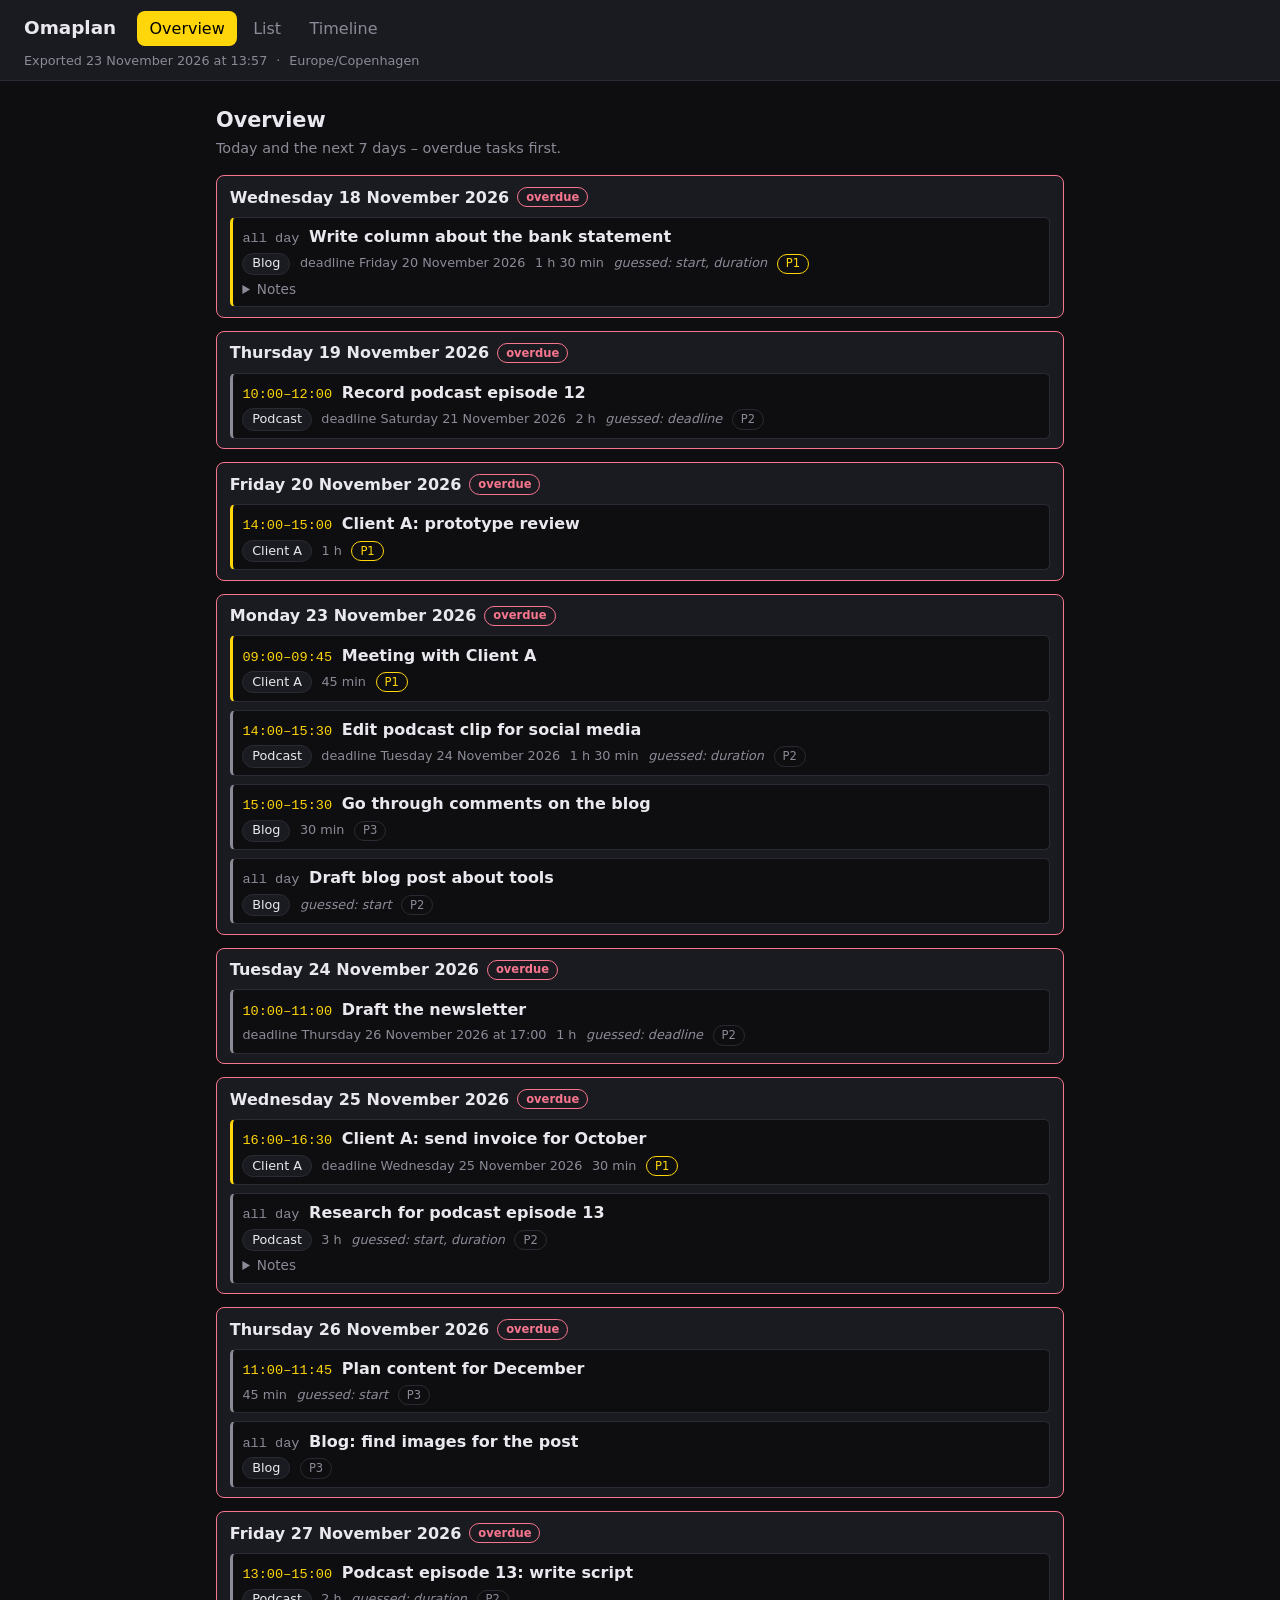
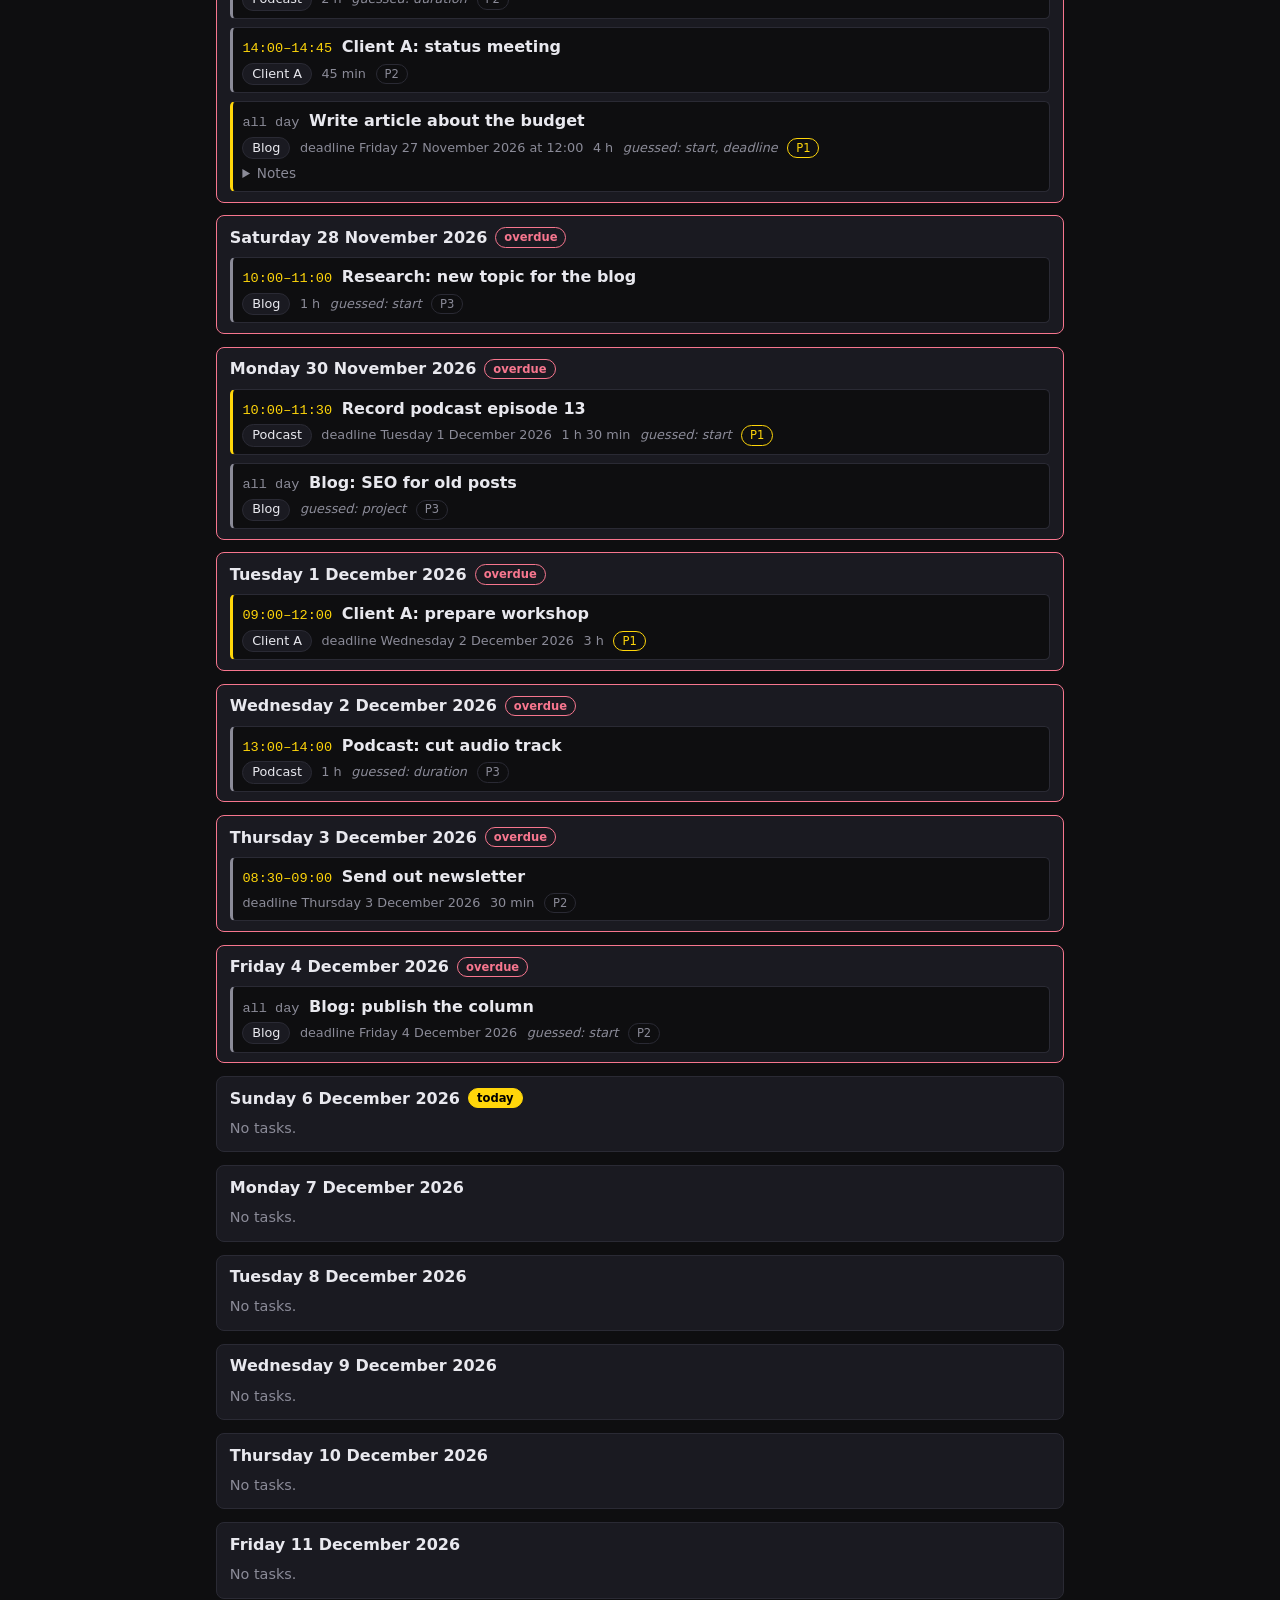
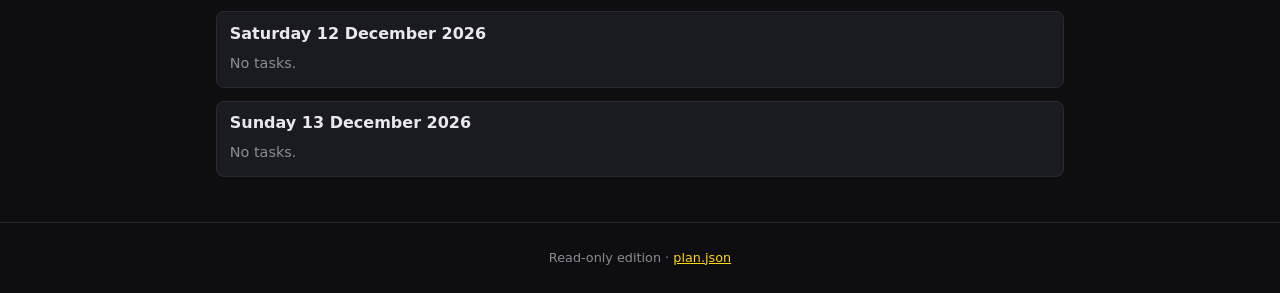
==== commit 8e0f6b78: "Read-only edition: English markup and pages in English and Danish Markup: every class, id, data attr" ====
--- a/web/index.html
+++ b/web/index.html
@@ -3,683 +3,683 @@
 <head>
 <meta charset="utf-8">
 <meta name="viewport" content="width=device-width, initial-scale=1">
-<title>Omaplan – læseudgave</title>
+<title>Omaplan – read-only edition</title>
 <link rel="stylesheet" href="style.css">
 </head>
 <body>
 <header class="top">
   <h1>Omaplan</h1>
-  <nav class="visninger" aria-label="Visninger">
-    <a href="#overblik">Overblik</a>
-    <a href="#liste">Liste</a>
-    <a href="#tidslinje">Tidslinje</a>
+  <nav class="views" aria-label="Views">
+    <a href="#overview">Overview</a>
+    <a href="#list">List</a>
+    <a href="#timeline">Timeline</a>
   </nav>
-  <p class="meta">Eksporteret <time datetime="2026-11-23T13:57:00+01:00">23. november 2026 kl. 13:57</time> <span class="prik">·</span> <span class="tidszone">Europe/Copenhagen</span> <span class="prik">·</span> <span class="sprog">en</span></p>
+  <p class="meta">Exported <time datetime="2026-11-23T13:57:00+01:00">23 November 2026 at 13:57</time> <span class="dot">·</span> <span class="timezone">Europe/Copenhagen</span></p>
 </header>
-<main id="plan" class="plan" data-idag="2026-11-23">
-  <section id="overblik" class="view" aria-label="Overblik">
-    <h2>Overblik</h2>
-    <p class="beskrivelse">I dag og de næste 7 dage – forfaldne opgaver øverst.</p>
-  <section class="dag forfalden" data-dato="2026-11-18">
-    <h3><time datetime="2026-11-18">Onsdag 18. november 2026</time><span class="badge badge-forfalden">forfalden</span></h3>
-<ul class="opgaver">
-    <li class="opgave status-todo" data-id="7c9e6a11-3f2b-4d5e-9a8c-1b2d3e4f5001" data-prioritet="1" data-projekt="Blog">
-        <p class="opgave-rad"><span class="tid tid-heldag">heldag</span><span class="titel">Write column about the bank statement</span></p>
-        <p class="opgave-meta"><span class="projekt-tag">Blog</span><span class="frist">frist fredag 20. november 2026</span><span class="varighed">1 t. 30 min</span><span class="gaet">gæt: start, varighed</span><span class="badge badge-p1">P1</span></p>
-        <details class="noter"><summary>Noter</summary><p>Background: bank statement from last quarter; compare with the budget.</p></details>
-      </li>
-  </ul>
-  </section>
-  <section class="dag forfalden" data-dato="2026-11-19">
-    <h3><time datetime="2026-11-19">Torsdag 19. november 2026</time><span class="badge badge-forfalden">forfalden</span></h3>
-<ul class="opgaver">
-    <li class="opgave status-todo" data-id="7c9e6a11-3f2b-4d5e-9a8c-1b2d3e4f5002" data-prioritet="2" data-projekt="Podcast">
-        <p class="opgave-rad"><span class="tid">10:00–12:00</span><span class="titel">Record podcast episode 12</span></p>
-        <p class="opgave-meta"><span class="projekt-tag">Podcast</span><span class="frist">frist lørdag 21. november 2026</span><span class="varighed">2 t.</span><span class="gaet">gæt: frist</span><span class="badge badge-p2">P2</span></p>
-      </li>
-  </ul>
-  </section>
-  <section class="dag forfalden" data-dato="2026-11-20">
-    <h3><time datetime="2026-11-20">Fredag 20. november 2026</time><span class="badge badge-forfalden">forfalden</span></h3>
-<ul class="opgaver">
-    <li class="opgave status-todo" data-id="7c9e6a11-3f2b-4d5e-9a8c-1b2d3e4f5003" data-prioritet="1" data-projekt="Client A">
-        <p class="opgave-rad"><span class="tid">14:00–15:00</span><span class="titel">Client A: prototype review</span></p>
-        <p class="opgave-meta"><span class="projekt-tag">Client A</span><span class="varighed">1 t.</span><span class="badge badge-p1">P1</span></p>
-      </li>
-  </ul>
-  </section>
-  <section class="dag i-dag" data-dato="2026-11-23">
-    <h3><time datetime="2026-11-23">Mandag 23. november 2026</time><span class="badge badge-i-dag">i dag</span></h3>
-<ul class="opgaver">
-    <li class="opgave status-todo" data-id="7c9e6a11-3f2b-4d5e-9a8c-1b2d3e4f5005" data-prioritet="1" data-projekt="Client A">
-        <p class="opgave-rad"><span class="tid">09:00–09:45</span><span class="titel">Meeting with Client A</span></p>
-        <p class="opgave-meta"><span class="projekt-tag">Client A</span><span class="varighed">45 min</span><span class="badge badge-p1">P1</span></p>
-      </li>
-    <li class="opgave status-todo" data-id="7c9e6a11-3f2b-4d5e-9a8c-1b2d3e4f5006" data-prioritet="2" data-projekt="Podcast">
-        <p class="opgave-rad"><span class="tid">14:00–15:30</span><span class="titel">Edit podcast clip for social media</span></p>
-        <p class="opgave-meta"><span class="projekt-tag">Podcast</span><span class="frist">frist tirsdag 24. november 2026</span><span class="varighed">1 t. 30 min</span><span class="gaet">gæt: varighed</span><span class="badge badge-p2">P2</span></p>
-      </li>
-    <li class="opgave status-todo" data-id="7c9e6a11-3f2b-4d5e-9a8c-1b2d3e4f5007" data-prioritet="3" data-projekt="Blog">
-        <p class="opgave-rad"><span class="tid">15:00–15:30</span><span class="titel">Go through comments on the blog</span></p>
-        <p class="opgave-meta"><span class="projekt-tag">Blog</span><span class="varighed">30 min</span><span class="badge badge-p3">P3</span></p>
-      </li>
-    <li class="opgave status-todo" data-id="7c9e6a11-3f2b-4d5e-9a8c-1b2d3e4f5004" data-prioritet="2" data-projekt="Blog">
-        <p class="opgave-rad"><span class="tid tid-heldag">heldag</span><span class="titel">Draft blog post about tools</span></p>
-        <p class="opgave-meta"><span class="projekt-tag">Blog</span><span class="gaet">gæt: start</span><span class="badge badge-p2">P2</span></p>
-      </li>
-  </ul>
-  </section>
-  <section class="dag" data-dato="2026-11-24">
-    <h3><time datetime="2026-11-24">Tirsdag 24. november 2026</time></h3>
-<ul class="opgaver">
-    <li class="opgave status-todo" data-id="7c9e6a11-3f2b-4d5e-9a8c-1b2d3e4f5008" data-prioritet="2">
-        <p class="opgave-rad"><span class="tid">10:00–11:00</span><span class="titel">Draft the newsletter</span></p>
-        <p class="opgave-meta"><span class="frist">frist torsdag 26. november 2026 kl. 17:00</span><span class="varighed">1 t.</span><span class="gaet">gæt: frist</span><span class="badge badge-p2">P2</span></p>
-      </li>
-  </ul>
-  </section>
-  <section class="dag" data-dato="2026-11-25">
-    <h3><time datetime="2026-11-25">Onsdag 25. november 2026</time></h3>
-<ul class="opgaver">
-    <li class="opgave status-todo" data-id="7c9e6a11-3f2b-4d5e-9a8c-1b2d3e4f5010" data-prioritet="1" data-projekt="Client A">
-        <p class="opgave-rad"><span class="tid">16:00–16:30</span><span class="titel">Client A: send invoice for October</span></p>
-        <p class="opgave-meta"><span class="projekt-tag">Client A</span><span class="frist">frist onsdag 25. november 2026</span><span class="varighed">30 min</span><span class="badge badge-p1">P1</span></p>
-      </li>
-    <li class="opgave status-todo" data-id="7c9e6a11-3f2b-4d5e-9a8c-1b2d3e4f5009" data-prioritet="2" data-projekt="Podcast">
-        <p class="opgave-rad"><span class="tid tid-heldag">heldag</span><span class="titel">Research for podcast episode 13</span></p>
-        <p class="opgave-meta"><span class="projekt-tag">Podcast</span><span class="varighed">3 t.</span><span class="gaet">gæt: start, varighed</span><span class="badge badge-p2">P2</span></p>
-        <details class="noter"><summary>Noter</summary><p>Three sources on the topic; send the list to the co-host.</p></details>
-      </li>
-  </ul>
-  </section>
-  <section class="dag" data-dato="2026-11-26">
-    <h3><time datetime="2026-11-26">Torsdag 26. november 2026</time></h3>
-<ul class="opgaver">
-    <li class="opgave status-todo" data-id="7c9e6a11-3f2b-4d5e-9a8c-1b2d3e4f5012" data-prioritet="3">
-        <p class="opgave-rad"><span class="tid">11:00–11:45</span><span class="titel">Plan content for December</span></p>
-        <p class="opgave-meta"><span class="varighed">45 min</span><span class="gaet">gæt: start</span><span class="badge badge-p3">P3</span></p>
-      </li>
-    <li class="opgave status-todo" data-id="7c9e6a11-3f2b-4d5e-9a8c-1b2d3e4f5011" data-prioritet="3" data-projekt="Blog">
-        <p class="opgave-rad"><span class="tid tid-heldag">heldag</span><span class="titel">Blog: find images for the post</span></p>
-        <p class="opgave-meta"><span class="projekt-tag">Blog</span><span class="badge badge-p3">P3</span></p>
-      </li>
-  </ul>
-  </section>
-  <section class="dag" data-dato="2026-11-27">
-    <h3><time datetime="2026-11-27">Fredag 27. november 2026</time></h3>
-<ul class="opgaver">
-    <li class="opgave status-todo" data-id="7c9e6a11-3f2b-4d5e-9a8c-1b2d3e4f5016" data-prioritet="2" data-projekt="Podcast">
-        <p class="opgave-rad"><span class="tid">13:00–15:00</span><span class="titel">Podcast episode 13: write script</span></p>
-        <p class="opgave-meta"><span class="projekt-tag">Podcast</span><span class="varighed">2 t.</span><span class="gaet">gæt: varighed</span><span class="badge badge-p2">P2</span></p>
-      </li>
-    <li class="opgave status-todo" data-id="7c9e6a11-3f2b-4d5e-9a8c-1b2d3e4f5017" data-prioritet="2" data-projekt="Client A">
-        <p class="opgave-rad"><span class="tid">14:00–14:45</span><span class="titel">Client A: status meeting</span></p>
-        <p class="opgave-meta"><span class="projekt-tag">Client A</span><span class="varighed">45 min</span><span class="badge badge-p2">P2</span></p>
-      </li>
-    <li class="opgave status-todo" data-id="7c9e6a11-3f2b-4d5e-9a8c-1b2d3e4f5015" data-prioritet="1" data-projekt="Blog">
-        <p class="opgave-rad"><span class="tid tid-heldag">heldag</span><span class="titel">Write article about the budget</span></p>
-        <p class="opgave-meta"><span class="projekt-tag">Blog</span><span class="frist">frist fredag 27. november 2026 kl. 12:00</span><span class="varighed">4 t.</span><span class="gaet">gæt: start, frist</span><span class="badge badge-p1">P1</span></p>
-        <details class="noter"><summary>Noter</summary><p>Must be ready Friday at 12.</p></details>
-      </li>
-  </ul>
-  </section>
-  <section class="dag" data-dato="2026-11-28">
-    <h3><time datetime="2026-11-28">Lørdag 28. november 2026</time></h3>
-<ul class="opgaver">
-    <li class="opgave status-todo" data-id="7c9e6a11-3f2b-4d5e-9a8c-1b2d3e4f5024" data-prioritet="3" data-projekt="Blog">
-        <p class="opgave-rad"><span class="tid">10:00–11:00</span><span class="titel">Research: new topic for the blog</span></p>
-        <p class="opgave-meta"><span class="projekt-tag">Blog</span><span class="varighed">1 t.</span><span class="gaet">gæt: start</span><span class="badge badge-p3">P3</span></p>
-      </li>
-  </ul>
-  </section>
-  <section class="dag" data-dato="2026-11-29">
-    <h3><time datetime="2026-11-29">Søndag 29. november 2026</time></h3>
-    <p class="tom">Ingen opgaver.</p>
-  </section>
-  <section class="dag" data-dato="2026-11-30">
-    <h3><time datetime="2026-11-30">Mandag 30. november 2026</time></h3>
-<ul class="opgaver">
-    <li class="opgave status-todo" data-id="7c9e6a11-3f2b-4d5e-9a8c-1b2d3e4f5018" data-prioritet="1" data-projekt="Podcast">
-        <p class="opgave-rad"><span class="tid">10:00–11:30</span><span class="titel">Record podcast episode 13</span></p>
-        <p class="opgave-meta"><span class="projekt-tag">Podcast</span><span class="frist">frist tirsdag 1. december 2026</span><span class="varighed">1 t. 30 min</span><span class="gaet">gæt: start</span><span class="badge badge-p1">P1</span></p>
-      </li>
-    <li class="opgave status-todo" data-id="7c9e6a11-3f2b-4d5e-9a8c-1b2d3e4f5019" data-prioritet="3" data-projekt="Blog">
-        <p class="opgave-rad"><span class="tid tid-heldag">heldag</span><span class="titel">Blog: SEO for old posts</span></p>
-        <p class="opgave-meta"><span class="projekt-tag">Blog</span><span class="gaet">gæt: projekt</span><span class="badge badge-p3">P3</span></p>
-      </li>
-  </ul>
-  </section>
-  </section>
-  <section id="liste" class="view" aria-label="Liste efter dato">
-    <h2>Liste</h2>
-    <p class="beskrivelse">Alle opgaver grupperet efter dato. <a href="#liste-projekt">Gruppér efter projekt</a></p>
-  <section class="gruppe" data-gruppe="dato:2026-11-18">
-    <h3><time datetime="2026-11-18">Onsdag 18. november 2026</time><span class="antal">1 opgave</span></h3>
-<ul class="opgaver">
-    <li class="opgave status-todo" data-id="7c9e6a11-3f2b-4d5e-9a8c-1b2d3e4f5001" data-prioritet="1" data-projekt="Blog">
-        <p class="opgave-rad"><span class="tid tid-heldag">heldag</span><span class="titel">Write column about the bank statement</span></p>
-        <p class="opgave-meta"><span class="projekt-tag">Blog</span><span class="frist">frist fredag 20. november 2026</span><span class="varighed">1 t. 30 min</span><span class="gaet">gæt: start, varighed</span><span class="badge badge-p1">P1</span></p>
-        <details class="noter"><summary>Noter</summary><p>Background: bank statement from last quarter; compare with the budget.</p></details>
-      </li>
-  </ul>
-  </section>
-  <section class="gruppe" data-gruppe="dato:2026-11-19">
-    <h3><time datetime="2026-11-19">Torsdag 19. november 2026</time><span class="antal">1 opgave</span></h3>
-<ul class="opgaver">
-    <li class="opgave status-todo" data-id="7c9e6a11-3f2b-4d5e-9a8c-1b2d3e4f5002" data-prioritet="2" data-projekt="Podcast">
-        <p class="opgave-rad"><span class="tid">10:00–12:00</span><span class="titel">Record podcast episode 12</span></p>
-        <p class="opgave-meta"><span class="projekt-tag">Podcast</span><span class="frist">frist lørdag 21. november 2026</span><span class="varighed">2 t.</span><span class="gaet">gæt: frist</span><span class="badge badge-p2">P2</span></p>
-      </li>
-  </ul>
-  </section>
-  <section class="gruppe" data-gruppe="dato:2026-11-20">
-    <h3><time datetime="2026-11-20">Fredag 20. november 2026</time><span class="antal">1 opgave</span></h3>
-<ul class="opgaver">
-    <li class="opgave status-todo" data-id="7c9e6a11-3f2b-4d5e-9a8c-1b2d3e4f5003" data-prioritet="1" data-projekt="Client A">
-        <p class="opgave-rad"><span class="tid">14:00–15:00</span><span class="titel">Client A: prototype review</span></p>
-        <p class="opgave-meta"><span class="projekt-tag">Client A</span><span class="varighed">1 t.</span><span class="badge badge-p1">P1</span></p>
-      </li>
-  </ul>
-  </section>
-  <section class="gruppe" data-gruppe="dato:2026-11-21">
-    <h3><time datetime="2026-11-21">Lørdag 21. november 2026</time><span class="antal">1 opgave</span></h3>
-<ul class="opgaver">
-    <li class="opgave status-done" data-id="7c9e6a11-3f2b-4d5e-9a8c-1b2d3e4f5013" data-prioritet="3" data-projekt="Podcast">
-        <p class="opgave-rad"><span class="tid">09:00–09:30</span><span class="titel">Podcast: cut intro music</span></p>
-        <p class="opgave-meta"><span class="projekt-tag">Podcast</span><span class="varighed">30 min</span><span class="badge badge-p3">P3</span><span class="badge badge-done">færdig</span></p>
-      </li>
-  </ul>
-  </section>
-  <section class="gruppe" data-gruppe="dato:2026-11-22">
-    <h3><time datetime="2026-11-22">Søndag 22. november 2026</time><span class="antal">1 opgave</span></h3>
-<ul class="opgaver">
-    <li class="opgave status-done" data-id="7c9e6a11-3f2b-4d5e-9a8c-1b2d3e4f5014" data-prioritet="2" data-projekt="Client A">
-        <p class="opgave-rad"><span class="tid tid-heldag">heldag</span><span class="titel">Client A: follow up on quote</span></p>
-        <p class="opgave-meta"><span class="projekt-tag">Client A</span><span class="gaet">gæt: projekt</span><span class="badge badge-p2">P2</span><span class="badge badge-done">færdig</span></p>
-      </li>
-  </ul>
-  </section>
-  <section class="gruppe" data-gruppe="dato:2026-11-23">
-    <h3><time datetime="2026-11-23">Mandag 23. november 2026</time><span class="antal">4 opgaver</span></h3>
-<ul class="opgaver">
-    <li class="opgave status-todo" data-id="7c9e6a11-3f2b-4d5e-9a8c-1b2d3e4f5005" data-prioritet="1" data-projekt="Client A">
-        <p class="opgave-rad"><span class="tid">09:00–09:45</span><span class="titel">Meeting with Client A</span></p>
-        <p class="opgave-meta"><span class="projekt-tag">Client A</span><span class="varighed">45 min</span><span class="badge badge-p1">P1</span></p>
-      </li>
-    <li class="opgave status-todo" data-id="7c9e6a11-3f2b-4d5e-9a8c-1b2d3e4f5006" data-prioritet="2" data-projekt="Podcast">
-        <p class="opgave-rad"><span class="tid">14:00–15:30</span><span class="titel">Edit podcast clip for social media</span></p>
-        <p class="opgave-meta"><span class="projekt-tag">Podcast</span><span class="frist">frist tirsdag 24. november 2026</span><span class="varighed">1 t. 30 min</span><span class="gaet">gæt: varighed</span><span class="badge badge-p2">P2</span></p>
-      </li>
-    <li class="opgave status-todo" data-id="7c9e6a11-3f2b-4d5e-9a8c-1b2d3e4f5007" data-prioritet="3" data-projekt="Blog">
-        <p class="opgave-rad"><span class="tid">15:00–15:30</span><span class="titel">Go through comments on the blog</span></p>
-        <p class="opgave-meta"><span class="projekt-tag">Blog</span><span class="varighed">30 min</span><span class="badge badge-p3">P3</span></p>
-      </li>
-    <li class="opgave status-todo" data-id="7c9e6a11-3f2b-4d5e-9a8c-1b2d3e4f5004" data-prioritet="2" data-projekt="Blog">
-        <p class="opgave-rad"><span class="tid tid-heldag">heldag</span><span class="titel">Draft blog post about tools</span></p>
-        <p class="opgave-meta"><span class="projekt-tag">Blog</span><span class="gaet">gæt: start</span><span class="badge badge-p2">P2</span></p>
-      </li>
-  </ul>
-  </section>
-  <section class="gruppe" data-gruppe="dato:2026-11-24">
-    <h3><time datetime="2026-11-24">Tirsdag 24. november 2026</time><span class="antal">1 opgave</span></h3>
-<ul class="opgaver">
-    <li class="opgave status-todo" data-id="7c9e6a11-3f2b-4d5e-9a8c-1b2d3e4f5008" data-prioritet="2">
-        <p class="opgave-rad"><span class="tid">10:00–11:00</span><span class="titel">Draft the newsletter</span></p>
-        <p class="opgave-meta"><span class="frist">frist torsdag 26. november 2026 kl. 17:00</span><span class="varighed">1 t.</span><span class="gaet">gæt: frist</span><span class="badge badge-p2">P2</span></p>
-      </li>
-  </ul>
-  </section>
-  <section class="gruppe" data-gruppe="dato:2026-11-25">
-    <h3><time datetime="2026-11-25">Onsdag 25. november 2026</time><span class="antal">2 opgaver</span></h3>
-<ul class="opgaver">
-    <li class="opgave status-todo" data-id="7c9e6a11-3f2b-4d5e-9a8c-1b2d3e4f5010" data-prioritet="1" data-projekt="Client A">
-        <p class="opgave-rad"><span class="tid">16:00–16:30</span><span class="titel">Client A: send invoice for October</span></p>
-        <p class="opgave-meta"><span class="projekt-tag">Client A</span><span class="frist">frist onsdag 25. november 2026</span><span class="varighed">30 min</span><span class="badge badge-p1">P1</span></p>
-      </li>
-    <li class="opgave status-todo" data-id="7c9e6a11-3f2b-4d5e-9a8c-1b2d3e4f5009" data-prioritet="2" data-projekt="Podcast">
-        <p class="opgave-rad"><span class="tid tid-heldag">heldag</span><span class="titel">Research for podcast episode 13</span></p>
-        <p class="opgave-meta"><span class="projekt-tag">Podcast</span><span class="varighed">3 t.</span><span class="gaet">gæt: start, varighed</span><span class="badge badge-p2">P2</span></p>
-        <details class="noter"><summary>Noter</summary><p>Three sources on the topic; send the list to the co-host.</p></details>
-      </li>
-  </ul>
-  </section>
-  <section class="gruppe" data-gruppe="dato:2026-11-26">
-    <h3><time datetime="2026-11-26">Torsdag 26. november 2026</time><span class="antal">2 opgaver</span></h3>
-<ul class="opgaver">
-    <li class="opgave status-todo" data-id="7c9e6a11-3f2b-4d5e-9a8c-1b2d3e4f5012" data-prioritet="3">
-        <p class="opgave-rad"><span class="tid">11:00–11:45</span><span class="titel">Plan content for December</span></p>
-        <p class="opgave-meta"><span class="varighed">45 min</span><span class="gaet">gæt: start</span><span class="badge badge-p3">P3</span></p>
-      </li>
-    <li class="opgave status-todo" data-id="7c9e6a11-3f2b-4d5e-9a8c-1b2d3e4f5011" data-prioritet="3" data-projekt="Blog">
-        <p class="opgave-rad"><span class="tid tid-heldag">heldag</span><span class="titel">Blog: find images for the post</span></p>
-        <p class="opgave-meta"><span class="projekt-tag">Blog</span><span class="badge badge-p3">P3</span></p>
-      </li>
-  </ul>
-  </section>
-  <section class="gruppe" data-gruppe="dato:2026-11-27">
-    <h3><time datetime="2026-11-27">Fredag 27. november 2026</time><span class="antal">3 opgaver</span></h3>
-<ul class="opgaver">
-    <li class="opgave status-todo" data-id="7c9e6a11-3f2b-4d5e-9a8c-1b2d3e4f5016" data-prioritet="2" data-projekt="Podcast">
-        <p class="opgave-rad"><span class="tid">13:00–15:00</span><span class="titel">Podcast episode 13: write script</span></p>
-        <p class="opgave-meta"><span class="projekt-tag">Podcast</span><span class="varighed">2 t.</span><span class="gaet">gæt: varighed</span><span class="badge badge-p2">P2</span></p>
-      </li>
-    <li class="opgave status-todo" data-id="7c9e6a11-3f2b-4d5e-9a8c-1b2d3e4f5017" data-prioritet="2" data-projekt="Client A">
-        <p class="opgave-rad"><span class="tid">14:00–14:45</span><span class="titel">Client A: status meeting</span></p>
-        <p class="opgave-meta"><span class="projekt-tag">Client A</span><span class="varighed">45 min</span><span class="badge badge-p2">P2</span></p>
-      </li>
-    <li class="opgave status-todo" data-id="7c9e6a11-3f2b-4d5e-9a8c-1b2d3e4f5015" data-prioritet="1" data-projekt="Blog">
-        <p class="opgave-rad"><span class="tid tid-heldag">heldag</span><span class="titel">Write article about the budget</span></p>
-        <p class="opgave-meta"><span class="projekt-tag">Blog</span><span class="frist">frist fredag 27. november 2026 kl. 12:00</span><span class="varighed">4 t.</span><span class="gaet">gæt: start, frist</span><span class="badge badge-p1">P1</span></p>
-        <details class="noter"><summary>Noter</summary><p>Must be ready Friday at 12.</p></details>
-      </li>
-  </ul>
-  </section>
-  <section class="gruppe" data-gruppe="dato:2026-11-28">
-    <h3><time datetime="2026-11-28">Lørdag 28. november 2026</time><span class="antal">1 opgave</span></h3>
-<ul class="opgaver">
-    <li class="opgave status-todo" data-id="7c9e6a11-3f2b-4d5e-9a8c-1b2d3e4f5024" data-prioritet="3" data-projekt="Blog">
-        <p class="opgave-rad"><span class="tid">10:00–11:00</span><span class="titel">Research: new topic for the blog</span></p>
-        <p class="opgave-meta"><span class="projekt-tag">Blog</span><span class="varighed">1 t.</span><span class="gaet">gæt: start</span><span class="badge badge-p3">P3</span></p>
-      </li>
-  </ul>
-  </section>
-  <section class="gruppe" data-gruppe="dato:2026-11-30">
-    <h3><time datetime="2026-11-30">Mandag 30. november 2026</time><span class="antal">2 opgaver</span></h3>
-<ul class="opgaver">
-    <li class="opgave status-todo" data-id="7c9e6a11-3f2b-4d5e-9a8c-1b2d3e4f5018" data-prioritet="1" data-projekt="Podcast">
-        <p class="opgave-rad"><span class="tid">10:00–11:30</span><span class="titel">Record podcast episode 13</span></p>
-        <p class="opgave-meta"><span class="projekt-tag">Podcast</span><span class="frist">frist tirsdag 1. december 2026</span><span class="varighed">1 t. 30 min</span><span class="gaet">gæt: start</span><span class="badge badge-p1">P1</span></p>
-      </li>
-    <li class="opgave status-todo" data-id="7c9e6a11-3f2b-4d5e-9a8c-1b2d3e4f5019" data-prioritet="3" data-projekt="Blog">
-        <p class="opgave-rad"><span class="tid tid-heldag">heldag</span><span class="titel">Blog: SEO for old posts</span></p>
-        <p class="opgave-meta"><span class="projekt-tag">Blog</span><span class="gaet">gæt: projekt</span><span class="badge badge-p3">P3</span></p>
-      </li>
-  </ul>
-  </section>
-  <section class="gruppe" data-gruppe="dato:2026-12-01">
-    <h3><time datetime="2026-12-01">Tirsdag 1. december 2026</time><span class="antal">1 opgave</span></h3>
-<ul class="opgaver">
-    <li class="opgave status-todo" data-id="7c9e6a11-3f2b-4d5e-9a8c-1b2d3e4f5020" data-prioritet="1" data-projekt="Client A">
-        <p class="opgave-rad"><span class="tid">09:00–12:00</span><span class="titel">Client A: prepare workshop</span></p>
-        <p class="opgave-meta"><span class="projekt-tag">Client A</span><span class="frist">frist onsdag 2. december 2026</span><span class="varighed">3 t.</span><span class="badge badge-p1">P1</span></p>
-      </li>
-  </ul>
-  </section>
-  <section class="gruppe" data-gruppe="dato:2026-12-02">
-    <h3><time datetime="2026-12-02">Onsdag 2. december 2026</time><span class="antal">1 opgave</span></h3>
-<ul class="opgaver">
-    <li class="opgave status-todo" data-id="7c9e6a11-3f2b-4d5e-9a8c-1b2d3e4f5021" data-prioritet="3" data-projekt="Podcast">
-        <p class="opgave-rad"><span class="tid">13:00–14:00</span><span class="titel">Podcast: cut audio track</span></p>
-        <p class="opgave-meta"><span class="projekt-tag">Podcast</span><span class="varighed">1 t.</span><span class="gaet">gæt: varighed</span><span class="badge badge-p3">P3</span></p>
-      </li>
-  </ul>
-  </section>
-  <section class="gruppe" data-gruppe="dato:2026-12-03">
-    <h3><time datetime="2026-12-03">Torsdag 3. december 2026</time><span class="antal">1 opgave</span></h3>
-<ul class="opgaver">
-    <li class="opgave status-todo" data-id="7c9e6a11-3f2b-4d5e-9a8c-1b2d3e4f5022" data-prioritet="2">
-        <p class="opgave-rad"><span class="tid">08:30–09:00</span><span class="titel">Send out newsletter</span></p>
-        <p class="opgave-meta"><span class="frist">frist torsdag 3. december 2026</span><span class="varighed">30 min</span><span class="badge badge-p2">P2</span></p>
-      </li>
-  </ul>
-  </section>
-  <section class="gruppe" data-gruppe="dato:2026-12-04">
-    <h3><time datetime="2026-12-04">Fredag 4. december 2026</time><span class="antal">1 opgave</span></h3>
-<ul class="opgaver">
-    <li class="opgave status-todo" data-id="7c9e6a11-3f2b-4d5e-9a8c-1b2d3e4f5023" data-prioritet="2" data-projekt="Blog">
-        <p class="opgave-rad"><span class="tid tid-heldag">heldag</span><span class="titel">Blog: publish the column</span></p>
-        <p class="opgave-meta"><span class="projekt-tag">Blog</span><span class="frist">frist fredag 4. december 2026</span><span class="gaet">gæt: start</span><span class="badge badge-p2">P2</span></p>
-      </li>
-  </ul>
-  </section>
-  <section class="gruppe" data-gruppe="uden-dato">
-    <h3><span class="gruppe-titel">Uden dato</span><span class="antal">3 opgaver</span></h3>
-<ul class="opgaver">
-    <li class="opgave status-todo" data-id="7c9e6a11-3f2b-4d5e-9a8c-1b2d3e4f5026" data-prioritet="2" data-projekt="Blog">
-        <p class="opgave-rad"><span class="tid tid-ingen">ingen dato</span><span class="titel">Blog: set up redirect from the old blog</span></p>
-        <p class="opgave-meta"><span class="projekt-tag">Blog</span><span class="frist">frist fredag 11. december 2026</span><span class="gaet">gæt: frist</span><span class="badge badge-p2">P2</span></p>
-      </li>
-    <li class="opgave status-todo" data-id="7c9e6a11-3f2b-4d5e-9a8c-1b2d3e4f5027" data-prioritet="3" data-projekt="Client A">
-        <p class="opgave-rad"><span class="tid tid-ingen">ingen dato</span><span class="titel">Client A: archive old project files</span></p>
-        <p class="opgave-meta"><span class="projekt-tag">Client A</span><span class="badge badge-p3">P3</span></p>
-      </li>
-    <li class="opgave status-todo" data-id="7c9e6a11-3f2b-4d5e-9a8c-1b2d3e4f5025" data-prioritet="3">
-        <p class="opgave-rad"><span class="tid tid-ingen">ingen dato</span><span class="titel">Ideas for next month&#39;s newsletter</span></p>
-        <p class="opgave-meta"><span class="badge badge-p3">P3</span></p>
-        <details class="noter"><summary>Noter</summary><p>Collect them during the week.</p></details>
-      </li>
-  </ul>
-  </section>
-  </section>
-  <section id="liste-projekt" class="view" aria-label="Liste efter projekt">
-    <h2>Liste efter projekt</h2>
-    <p class="beskrivelse">Alle opgaver grupperet efter projekt. <a href="#liste">Gruppér efter dato</a></p>
-  <section class="gruppe" data-gruppe="projekt:Blog">
-    <h3><span class="gruppe-titel">Blog</span><span class="antal">9 opgaver</span></h3>
-<ul class="opgaver">
-    <li class="opgave status-todo" data-id="7c9e6a11-3f2b-4d5e-9a8c-1b2d3e4f5001" data-prioritet="1" data-projekt="Blog">
-        <p class="opgave-rad"><span class="tid tid-heldag">heldag</span><span class="titel">Write column about the bank statement</span></p>
-        <p class="opgave-meta"><span class="projekt-tag">Blog</span><span class="frist">frist fredag 20. november 2026</span><span class="varighed">1 t. 30 min</span><span class="gaet">gæt: start, varighed</span><span class="badge badge-p1">P1</span></p>
-        <details class="noter"><summary>Noter</summary><p>Background: bank statement from last quarter; compare with the budget.</p></details>
-      </li>
-    <li class="opgave status-todo" data-id="7c9e6a11-3f2b-4d5e-9a8c-1b2d3e4f5007" data-prioritet="3" data-projekt="Blog">
-        <p class="opgave-rad"><span class="tid">15:00–15:30</span><span class="titel">Go through comments on the blog</span></p>
-        <p class="opgave-meta"><span class="projekt-tag">Blog</span><span class="varighed">30 min</span><span class="badge badge-p3">P3</span></p>
-      </li>
-    <li class="opgave status-todo" data-id="7c9e6a11-3f2b-4d5e-9a8c-1b2d3e4f5004" data-prioritet="2" data-projekt="Blog">
-        <p class="opgave-rad"><span class="tid tid-heldag">heldag</span><span class="titel">Draft blog post about tools</span></p>
-        <p class="opgave-meta"><span class="projekt-tag">Blog</span><span class="gaet">gæt: start</span><span class="badge badge-p2">P2</span></p>
-      </li>
-    <li class="opgave status-todo" data-id="7c9e6a11-3f2b-4d5e-9a8c-1b2d3e4f5011" data-prioritet="3" data-projekt="Blog">
-        <p class="opgave-rad"><span class="tid tid-heldag">heldag</span><span class="titel">Blog: find images for the post</span></p>
-        <p class="opgave-meta"><span class="projekt-tag">Blog</span><span class="badge badge-p3">P3</span></p>
-      </li>
-    <li class="opgave status-todo" data-id="7c9e6a11-3f2b-4d5e-9a8c-1b2d3e4f5015" data-prioritet="1" data-projekt="Blog">
-        <p class="opgave-rad"><span class="tid tid-heldag">heldag</span><span class="titel">Write article about the budget</span></p>
-        <p class="opgave-meta"><span class="projekt-tag">Blog</span><span class="frist">frist fredag 27. november 2026 kl. 12:00</span><span class="varighed">4 t.</span><span class="gaet">gæt: start, frist</span><span class="badge badge-p1">P1</span></p>
-        <details class="noter"><summary>Noter</summary><p>Must be ready Friday at 12.</p></details>
-      </li>
-    <li class="opgave status-todo" data-id="7c9e6a11-3f2b-4d5e-9a8c-1b2d3e4f5024" data-prioritet="3" data-projekt="Blog">
-        <p class="opgave-rad"><span class="tid">10:00–11:00</span><span class="titel">Research: new topic for the blog</span></p>
-        <p class="opgave-meta"><span class="projekt-tag">Blog</span><span class="varighed">1 t.</span><span class="gaet">gæt: start</span><span class="badge badge-p3">P3</span></p>
-      </li>
-    <li class="opgave status-todo" data-id="7c9e6a11-3f2b-4d5e-9a8c-1b2d3e4f5019" data-prioritet="3" data-projekt="Blog">
-        <p class="opgave-rad"><span class="tid tid-heldag">heldag</span><span class="titel">Blog: SEO for old posts</span></p>
-        <p class="opgave-meta"><span class="projekt-tag">Blog</span><span class="gaet">gæt: projekt</span><span class="badge badge-p3">P3</span></p>
-      </li>
-    <li class="opgave status-todo" data-id="7c9e6a11-3f2b-4d5e-9a8c-1b2d3e4f5023" data-prioritet="2" data-projekt="Blog">
-        <p class="opgave-rad"><span class="tid tid-heldag">heldag</span><span class="titel">Blog: publish the column</span></p>
-        <p class="opgave-meta"><span class="projekt-tag">Blog</span><span class="frist">frist fredag 4. december 2026</span><span class="gaet">gæt: start</span><span class="badge badge-p2">P2</span></p>
-      </li>
-    <li class="opgave status-todo" data-id="7c9e6a11-3f2b-4d5e-9a8c-1b2d3e4f5026" data-prioritet="2" data-projekt="Blog">
-        <p class="opgave-rad"><span class="tid tid-ingen">ingen dato</span><span class="titel">Blog: set up redirect from the old blog</span></p>
-        <p class="opgave-meta"><span class="projekt-tag">Blog</span><span class="frist">frist fredag 11. december 2026</span><span class="gaet">gæt: frist</span><span class="badge badge-p2">P2</span></p>
-      </li>
-  </ul>
-  </section>
-  <section class="gruppe" data-gruppe="projekt:Client A">
-    <h3><span class="gruppe-titel">Client A</span><span class="antal">7 opgaver</span></h3>
-<ul class="opgaver">
-    <li class="opgave status-todo" data-id="7c9e6a11-3f2b-4d5e-9a8c-1b2d3e4f5003" data-prioritet="1" data-projekt="Client A">
-        <p class="opgave-rad"><span class="tid">14:00–15:00</span><span class="titel">Client A: prototype review</span></p>
-        <p class="opgave-meta"><span class="projekt-tag">Client A</span><span class="varighed">1 t.</span><span class="badge badge-p1">P1</span></p>
-      </li>
-    <li class="opgave status-done" data-id="7c9e6a11-3f2b-4d5e-9a8c-1b2d3e4f5014" data-prioritet="2" data-projekt="Client A">
-        <p class="opgave-rad"><span class="tid tid-heldag">heldag</span><span class="titel">Client A: follow up on quote</span></p>
-        <p class="opgave-meta"><span class="projekt-tag">Client A</span><span class="gaet">gæt: projekt</span><span class="badge badge-p2">P2</span><span class="badge badge-done">færdig</span></p>
-      </li>
-    <li class="opgave status-todo" data-id="7c9e6a11-3f2b-4d5e-9a8c-1b2d3e4f5005" data-prioritet="1" data-projekt="Client A">
-        <p class="opgave-rad"><span class="tid">09:00–09:45</span><span class="titel">Meeting with Client A</span></p>
-        <p class="opgave-meta"><span class="projekt-tag">Client A</span><span class="varighed">45 min</span><span class="badge badge-p1">P1</span></p>
-      </li>
-    <li class="opgave status-todo" data-id="7c9e6a11-3f2b-4d5e-9a8c-1b2d3e4f5010" data-prioritet="1" data-projekt="Client A">
-        <p class="opgave-rad"><span class="tid">16:00–16:30</span><span class="titel">Client A: send invoice for October</span></p>
-        <p class="opgave-meta"><span class="projekt-tag">Client A</span><span class="frist">frist onsdag 25. november 2026</span><span class="varighed">30 min</span><span class="badge badge-p1">P1</span></p>
-      </li>
-    <li class="opgave status-todo" data-id="7c9e6a11-3f2b-4d5e-9a8c-1b2d3e4f5017" data-prioritet="2" data-projekt="Client A">
-        <p class="opgave-rad"><span class="tid">14:00–14:45</span><span class="titel">Client A: status meeting</span></p>
-        <p class="opgave-meta"><span class="projekt-tag">Client A</span><span class="varighed">45 min</span><span class="badge badge-p2">P2</span></p>
-      </li>
-    <li class="opgave status-todo" data-id="7c9e6a11-3f2b-4d5e-9a8c-1b2d3e4f5020" data-prioritet="1" data-projekt="Client A">
-        <p class="opgave-rad"><span class="tid">09:00–12:00</span><span class="titel">Client A: prepare workshop</span></p>
-        <p class="opgave-meta"><span class="projekt-tag">Client A</span><span class="frist">frist onsdag 2. december 2026</span><span class="varighed">3 t.</span><span class="badge badge-p1">P1</span></p>
-      </li>
-    <li class="opgave status-todo" data-id="7c9e6a11-3f2b-4d5e-9a8c-1b2d3e4f5027" data-prioritet="3" data-projekt="Client A">
-        <p class="opgave-rad"><span class="tid tid-ingen">ingen dato</span><span class="titel">Client A: archive old project files</span></p>
-        <p class="opgave-meta"><span class="projekt-tag">Client A</span><span class="badge badge-p3">P3</span></p>
-      </li>
-  </ul>
-  </section>
-  <section class="gruppe" data-gruppe="projekt:Podcast">
-    <h3><span class="gruppe-titel">Podcast</span><span class="antal">7 opgaver</span></h3>
-<ul class="opgaver">
-    <li class="opgave status-todo" data-id="7c9e6a11-3f2b-4d5e-9a8c-1b2d3e4f5002" data-prioritet="2" data-projekt="Podcast">
-        <p class="opgave-rad"><span class="tid">10:00–12:00</span><span class="titel">Record podcast episode 12</span></p>
-        <p class="opgave-meta"><span class="projekt-tag">Podcast</span><span class="frist">frist lørdag 21. november 2026</span><span class="varighed">2 t.</span><span class="gaet">gæt: frist</span><span class="badge badge-p2">P2</span></p>
-      </li>
-    <li class="opgave status-done" data-id="7c9e6a11-3f2b-4d5e-9a8c-1b2d3e4f5013" data-prioritet="3" data-projekt="Podcast">
-        <p class="opgave-rad"><span class="tid">09:00–09:30</span><span class="titel">Podcast: cut intro music</span></p>
-        <p class="opgave-meta"><span class="projekt-tag">Podcast</span><span class="varighed">30 min</span><span class="badge badge-p3">P3</span><span class="badge badge-done">færdig</span></p>
-      </li>
-    <li class="opgave status-todo" data-id="7c9e6a11-3f2b-4d5e-9a8c-1b2d3e4f5006" data-prioritet="2" data-projekt="Podcast">
-        <p class="opgave-rad"><span class="tid">14:00–15:30</span><span class="titel">Edit podcast clip for social media</span></p>
-        <p class="opgave-meta"><span class="projekt-tag">Podcast</span><span class="frist">frist tirsdag 24. november 2026</span><span class="varighed">1 t. 30 min</span><span class="gaet">gæt: varighed</span><span class="badge badge-p2">P2</span></p>
-      </li>
-    <li class="opgave status-todo" data-id="7c9e6a11-3f2b-4d5e-9a8c-1b2d3e4f5009" data-prioritet="2" data-projekt="Podcast">
-        <p class="opgave-rad"><span class="tid tid-heldag">heldag</span><span class="titel">Research for podcast episode 13</span></p>
-        <p class="opgave-meta"><span class="projekt-tag">Podcast</span><span class="varighed">3 t.</span><span class="gaet">gæt: start, varighed</span><span class="badge badge-p2">P2</span></p>
-        <details class="noter"><summary>Noter</summary><p>Three sources on the topic; send the list to the co-host.</p></details>
-      </li>
-    <li class="opgave status-todo" data-id="7c9e6a11-3f2b-4d5e-9a8c-1b2d3e4f5016" data-prioritet="2" data-projekt="Podcast">
-        <p class="opgave-rad"><span class="tid">13:00–15:00</span><span class="titel">Podcast episode 13: write script</span></p>
-        <p class="opgave-meta"><span class="projekt-tag">Podcast</span><span class="varighed">2 t.</span><span class="gaet">gæt: varighed</span><span class="badge badge-p2">P2</span></p>
-      </li>
-    <li class="opgave status-todo" data-id="7c9e6a11-3f2b-4d5e-9a8c-1b2d3e4f5018" data-prioritet="1" data-projekt="Podcast">
-        <p class="opgave-rad"><span class="tid">10:00–11:30</span><span class="titel">Record podcast episode 13</span></p>
-        <p class="opgave-meta"><span class="projekt-tag">Podcast</span><span class="frist">frist tirsdag 1. december 2026</span><span class="varighed">1 t. 30 min</span><span class="gaet">gæt: start</span><span class="badge badge-p1">P1</span></p>
-      </li>
-    <li class="opgave status-todo" data-id="7c9e6a11-3f2b-4d5e-9a8c-1b2d3e4f5021" data-prioritet="3" data-projekt="Podcast">
-        <p class="opgave-rad"><span class="tid">13:00–14:00</span><span class="titel">Podcast: cut audio track</span></p>
-        <p class="opgave-meta"><span class="projekt-tag">Podcast</span><span class="varighed">1 t.</span><span class="gaet">gæt: varighed</span><span class="badge badge-p3">P3</span></p>
-      </li>
-  </ul>
-  </section>
-  <section class="gruppe" data-gruppe="projekt:Ingen projekt">
-    <h3><span class="gruppe-titel">Ingen projekt</span><span class="antal">4 opgaver</span></h3>
-<ul class="opgaver">
-    <li class="opgave status-todo" data-id="7c9e6a11-3f2b-4d5e-9a8c-1b2d3e4f5008" data-prioritet="2">
-        <p class="opgave-rad"><span class="tid">10:00–11:00</span><span class="titel">Draft the newsletter</span></p>
-        <p class="opgave-meta"><span class="frist">frist torsdag 26. november 2026 kl. 17:00</span><span class="varighed">1 t.</span><span class="gaet">gæt: frist</span><span class="badge badge-p2">P2</span></p>
-      </li>
-    <li class="opgave status-todo" data-id="7c9e6a11-3f2b-4d5e-9a8c-1b2d3e4f5012" data-prioritet="3">
-        <p class="opgave-rad"><span class="tid">11:00–11:45</span><span class="titel">Plan content for December</span></p>
-        <p class="opgave-meta"><span class="varighed">45 min</span><span class="gaet">gæt: start</span><span class="badge badge-p3">P3</span></p>
-      </li>
-    <li class="opgave status-todo" data-id="7c9e6a11-3f2b-4d5e-9a8c-1b2d3e4f5022" data-prioritet="2">
-        <p class="opgave-rad"><span class="tid">08:30–09:00</span><span class="titel">Send out newsletter</span></p>
-        <p class="opgave-meta"><span class="frist">frist torsdag 3. december 2026</span><span class="varighed">30 min</span><span class="badge badge-p2">P2</span></p>
-      </li>
-    <li class="opgave status-todo" data-id="7c9e6a11-3f2b-4d5e-9a8c-1b2d3e4f5025" data-prioritet="3">
-        <p class="opgave-rad"><span class="tid tid-ingen">ingen dato</span><span class="titel">Ideas for next month&#39;s newsletter</span></p>
-        <p class="opgave-meta"><span class="badge badge-p3">P3</span></p>
-        <details class="noter"><summary>Noter</summary><p>Collect them during the week.</p></details>
-      </li>
-  </ul>
-  </section>
-  </section>
-  <section id="tidslinje" class="view" aria-label="Tidslinje">
-    <h2>Tidslinje</h2>
-    <p class="beskrivelse">Gantt over alle datoer med opgaver eller frister – vindue 8–18, overlap ligger i hver sit spor.</p>
-    <div class="gantt" style="--vs:8;--vu:18">
-      <div class="gantt-hoved" aria-hidden="true">
-        <div class="gantt-dato gantt-dato-tom"></div>
-        <div class="gantt-timer"><span style="--t:8">8</span><span style="--t:10">10</span><span style="--t:12">12</span><span style="--t:14">14</span><span style="--t:16">16</span><span style="--t:18">18</span></div>
-      </div>
-      <div class="gantt-raekker">
-    <section class="gantt-dag" data-dato="2026-11-18">
-      <h3 class="gantt-dato"><time datetime="2026-11-18">Ons 18/11</time></h3>
-      <div class="spor" style="--spor:1">
-        <div class="stang stang-heldag" style="--start:8;--laengde:10;--spor-index:0" data-id="7c9e6a11-3f2b-4d5e-9a8c-1b2d3e4f5001" title="Write column about the bank statement – Ons 18/11 (heldag)"><span class="stang-titel">Write column about the bank statement</span></div>
-      </div>
-    </section>
-    <section class="gantt-dag" data-dato="2026-11-19">
-      <h3 class="gantt-dato"><time datetime="2026-11-19">Tor 19/11</time></h3>
-      <div class="spor" style="--spor:1">
-        <div class="stang" style="--start:10;--laengde:2;--spor-index:0" data-id="7c9e6a11-3f2b-4d5e-9a8c-1b2d3e4f5002" title="Record podcast episode 12 – Tor 19/11 10:00–12:00"></div>
-        <span class="stang-label" style="--start:10;--laengde:2;--spor-index:0" data-id="7c9e6a11-3f2b-4d5e-9a8c-1b2d3e4f5002" title="Record podcast episode 12 – Tor 19/11 10:00–12:00">Record podcast episode 12</span>
-      </div>
-    </section>
-    <section class="gantt-dag" data-dato="2026-11-20">
-      <h3 class="gantt-dato"><time datetime="2026-11-20">Fre 20/11</time></h3>
-      <div class="spor" style="--spor:1">
-        <div class="stang" style="--start:14;--laengde:1;--spor-index:0" data-id="7c9e6a11-3f2b-4d5e-9a8c-1b2d3e4f5003" title="Client A: prototype review – Fre 20/11 14:00–15:00"></div>
-        <span class="stang-label" style="--start:14;--laengde:1;--spor-index:0" data-id="7c9e6a11-3f2b-4d5e-9a8c-1b2d3e4f5003" title="Client A: prototype review – Fre 20/11 14:00–15:00">Client A: prototype review</span>
-        <div class="frist-maerke frist-maerke-heldag" style="--start:18" data-id="7c9e6a11-3f2b-4d5e-9a8c-1b2d3e4f5001" title="frist: fredag 20. november 2026 – Write column about the bank statement"></div>
-      </div>
-    </section>
-    <section class="gantt-dag" data-dato="2026-11-21">
-      <h3 class="gantt-dato"><time datetime="2026-11-21">Lør 21/11</time></h3>
-      <div class="spor" style="--spor:1">
-        <div class="stang status-done" style="--start:9;--laengde:0.5;--spor-index:0" data-id="7c9e6a11-3f2b-4d5e-9a8c-1b2d3e4f5013" title="Podcast: cut intro music – Lør 21/11 09:00–09:30"></div>
-        <span class="stang-label" style="--start:9;--laengde:0.5;--spor-index:0" data-id="7c9e6a11-3f2b-4d5e-9a8c-1b2d3e4f5013" title="Podcast: cut intro music – Lør 21/11 09:00–09:30">Podcast: cut intro music</span>
-        <div class="frist-maerke frist-maerke-heldag" style="--start:18" data-id="7c9e6a11-3f2b-4d5e-9a8c-1b2d3e4f5002" title="frist: lørdag 21. november 2026 – Record podcast episode 12"></div>
-      </div>
-    </section>
-    <section class="gantt-dag" data-dato="2026-11-22">
-      <h3 class="gantt-dato"><time datetime="2026-11-22">Søn 22/11</time></h3>
-      <div class="spor" style="--spor:1">
-        <div class="stang stang-heldag status-done" style="--start:8;--laengde:10;--spor-index:0" data-id="7c9e6a11-3f2b-4d5e-9a8c-1b2d3e4f5014" title="Client A: follow up on quote – Søn 22/11 (heldag)"><span class="stang-titel">Client A: follow up on quote</span></div>
-      </div>
-    </section>
-    <section class="gantt-dag i-dag" data-dato="2026-11-23">
-      <h3 class="gantt-dato"><time datetime="2026-11-23">Man 23/11</time></h3>
-      <div class="spor" style="--spor:3">
-        <div class="stang stang-heldag" style="--start:8;--laengde:10;--spor-index:0" data-id="7c9e6a11-3f2b-4d5e-9a8c-1b2d3e4f5004" title="Draft blog post about tools – Man 23/11 (heldag)"><span class="stang-titel">Draft blog post about tools</span></div>
-        <div class="stang" style="--start:9;--laengde:0.75;--spor-index:1" data-id="7c9e6a11-3f2b-4d5e-9a8c-1b2d3e4f5005" title="Meeting with Client A – Man 23/11 09:00–09:45"></div>
-        <span class="stang-label" style="--start:9;--laengde:0.75;--spor-index:1" data-id="7c9e6a11-3f2b-4d5e-9a8c-1b2d3e4f5005" title="Meeting with Client A – Man 23/11 09:00–09:45">Meeting with Client A</span>
-        <div class="stang" style="--start:14;--laengde:1.5;--spor-index:1" data-id="7c9e6a11-3f2b-4d5e-9a8c-1b2d3e4f5006" title="Edit podcast clip for social media – Man 23/11 14:00–15:30"></div>
-        <span class="stang-label" style="--start:14;--laengde:1.5;--spor-index:1" data-id="7c9e6a11-3f2b-4d5e-9a8c-1b2d3e4f5006" title="Edit podcast clip for social media – Man 23/11 14:00–15:30">Edit podcast clip for social media</span>
-        <div class="stang" style="--start:15;--laengde:0.5;--spor-index:2" data-id="7c9e6a11-3f2b-4d5e-9a8c-1b2d3e4f5007" title="Go through comments on the blog – Man 23/11 15:00–15:30"></div>
-        <span class="stang-label" style="--start:15;--laengde:0.5;--spor-index:2" data-id="7c9e6a11-3f2b-4d5e-9a8c-1b2d3e4f5007" title="Go through comments on the blog – Man 23/11 15:00–15:30">Go through comments on the blog</span>
-      </div>
-    </section>
-    <section class="gantt-dag" data-dato="2026-11-24">
-      <h3 class="gantt-dato"><time datetime="2026-11-24">Tir 24/11</time></h3>
-      <div class="spor" style="--spor:1">
-        <div class="stang" style="--start:10;--laengde:1;--spor-index:0" data-id="7c9e6a11-3f2b-4d5e-9a8c-1b2d3e4f5008" title="Draft the newsletter – Tir 24/11 10:00–11:00"></div>
-        <span class="stang-label" style="--start:10;--laengde:1;--spor-index:0" data-id="7c9e6a11-3f2b-4d5e-9a8c-1b2d3e4f5008" title="Draft the newsletter – Tir 24/11 10:00–11:00">Draft the newsletter</span>
-        <div class="frist-maerke frist-maerke-heldag" style="--start:18" data-id="7c9e6a11-3f2b-4d5e-9a8c-1b2d3e4f5006" title="frist: tirsdag 24. november 2026 – Edit podcast clip for social media"></div>
-      </div>
-    </section>
-    <section class="gantt-dag" data-dato="2026-11-25">
-      <h3 class="gantt-dato"><time datetime="2026-11-25">Ons 25/11</time></h3>
-      <div class="spor" style="--spor:2">
-        <div class="stang stang-heldag" style="--start:8;--laengde:10;--spor-index:0" data-id="7c9e6a11-3f2b-4d5e-9a8c-1b2d3e4f5009" title="Research for podcast episode 13 – Ons 25/11 (heldag)"><span class="stang-titel">Research for podcast episode 13</span></div>
-        <div class="stang" style="--start:16;--laengde:0.5;--spor-index:1" data-id="7c9e6a11-3f2b-4d5e-9a8c-1b2d3e4f5010" title="Client A: send invoice for October – Ons 25/11 16:00–16:30"></div>
-        <span class="stang-label" style="--start:16;--laengde:0.5;--spor-index:1" data-id="7c9e6a11-3f2b-4d5e-9a8c-1b2d3e4f5010" title="Client A: send invoice for October – Ons 25/11 16:00–16:30">Client A: send invoice for October</span>
-        <div class="frist-maerke frist-maerke-heldag" style="--start:18" data-id="7c9e6a11-3f2b-4d5e-9a8c-1b2d3e4f5010" title="frist: onsdag 25. november 2026 – Client A: send invoice for October"></div>
-      </div>
-    </section>
-    <section class="gantt-dag" data-dato="2026-11-26">
-      <h3 class="gantt-dato"><time datetime="2026-11-26">Tor 26/11</time></h3>
-      <div class="spor" style="--spor:2">
-        <div class="stang stang-heldag" style="--start:8;--laengde:10;--spor-index:0" data-id="7c9e6a11-3f2b-4d5e-9a8c-1b2d3e4f5011" title="Blog: find images for the post – Tor 26/11 (heldag)"><span class="stang-titel">Blog: find images for the post</span></div>
-        <div class="stang" style="--start:11;--laengde:0.75;--spor-index:1" data-id="7c9e6a11-3f2b-4d5e-9a8c-1b2d3e4f5012" title="Plan content for December – Tor 26/11 11:00–11:45"></div>
-        <span class="stang-label" style="--start:11;--laengde:0.75;--spor-index:1" data-id="7c9e6a11-3f2b-4d5e-9a8c-1b2d3e4f5012" title="Plan content for December – Tor 26/11 11:00–11:45">Plan content for December</span>
-        <div class="frist-maerke" style="--start:17" data-id="7c9e6a11-3f2b-4d5e-9a8c-1b2d3e4f5008" title="frist: torsdag 26. november 2026 kl. 17:00 – Draft the newsletter"></div>
-      </div>
-    </section>
-    <section class="gantt-dag" data-dato="2026-11-27">
-      <h3 class="gantt-dato"><time datetime="2026-11-27">Fre 27/11</time></h3>
-      <div class="spor" style="--spor:3">
-        <div class="stang stang-heldag" style="--start:8;--laengde:10;--spor-index:0" data-id="7c9e6a11-3f2b-4d5e-9a8c-1b2d3e4f5015" title="Write article about the budget – Fre 27/11 (heldag)"><span class="stang-titel">Write article about the budget</span></div>
-        <div class="stang" style="--start:13;--laengde:2;--spor-index:1" data-id="7c9e6a11-3f2b-4d5e-9a8c-1b2d3e4f5016" title="Podcast episode 13: write script – Fre 27/11 13:00–15:00"></div>
-        <span class="stang-label" style="--start:13;--laengde:2;--spor-index:1" data-id="7c9e6a11-3f2b-4d5e-9a8c-1b2d3e4f5016" title="Podcast episode 13: write script – Fre 27/11 13:00–15:00">Podcast episode 13: write script</span>
-        <div class="stang" style="--start:14;--laengde:0.75;--spor-index:2" data-id="7c9e6a11-3f2b-4d5e-9a8c-1b2d3e4f5017" title="Client A: status meeting – Fre 27/11 14:00–14:45"></div>
-        <span class="stang-label" style="--start:14;--laengde:0.75;--spor-index:2" data-id="7c9e6a11-3f2b-4d5e-9a8c-1b2d3e4f5017" title="Client A: status meeting – Fre 27/11 14:00–14:45">Client A: status meeting</span>
-        <div class="frist-maerke" style="--start:12" data-id="7c9e6a11-3f2b-4d5e-9a8c-1b2d3e4f5015" title="frist: fredag 27. november 2026 kl. 12:00 – Write article about the budget"></div>
-      </div>
-    </section>
-    <section class="gantt-dag" data-dato="2026-11-28">
-      <h3 class="gantt-dato"><time datetime="2026-11-28">Lør 28/11</time></h3>
-      <div class="spor" style="--spor:1">
-        <div class="stang" style="--start:10;--laengde:1;--spor-index:0" data-id="7c9e6a11-3f2b-4d5e-9a8c-1b2d3e4f5024" title="Research: new topic for the blog – Lør 28/11 10:00–11:00"></div>
-        <span class="stang-label" style="--start:10;--laengde:1;--spor-index:0" data-id="7c9e6a11-3f2b-4d5e-9a8c-1b2d3e4f5024" title="Research: new topic for the blog – Lør 28/11 10:00–11:00">Research: new topic for the blog</span>
-      </div>
-    </section>
-    <section class="gantt-dag" data-dato="2026-11-29">
-      <h3 class="gantt-dato"><time datetime="2026-11-29">Søn 29/11</time></h3>
-      <div class="spor" style="--spor:1">
+<main id="plan" class="plan" data-today="2026-11-23">
+  <section id="overview" class="view" aria-label="Overview">
+    <h2>Overview</h2>
+    <p class="description">Today and the next 7 days – overdue tasks first.</p>
+  <section class="day overdue" data-date="2026-11-18">
+    <h3><time datetime="2026-11-18">Wednesday 18 November 2026</time><span class="badge badge-overdue">overdue</span></h3>
+<ul class="tasks">
+    <li class="task status-todo" data-id="7c9e6a11-3f2b-4d5e-9a8c-1b2d3e4f5001" data-priority="1" data-project="Blog">
+        <p class="task-row"><span class="time time-all-day">all day</span><span class="task-title">Write column about the bank statement</span></p>
+        <p class="task-meta"><span class="project-tag">Blog</span><span class="deadline">deadline Friday 20 November 2026</span><span class="duration">1 h 30 min</span><span class="guessed">guessed: start, duration</span><span class="badge badge-p1">P1</span></p>
+        <details class="notes"><summary>Notes</summary><p>Background: bank statement from last quarter; compare with the budget.</p></details>
+      </li>
+  </ul>
+  </section>
+  <section class="day overdue" data-date="2026-11-19">
+    <h3><time datetime="2026-11-19">Thursday 19 November 2026</time><span class="badge badge-overdue">overdue</span></h3>
+<ul class="tasks">
+    <li class="task status-todo" data-id="7c9e6a11-3f2b-4d5e-9a8c-1b2d3e4f5002" data-priority="2" data-project="Podcast">
+        <p class="task-row"><span class="time">10:00–12:00</span><span class="task-title">Record podcast episode 12</span></p>
+        <p class="task-meta"><span class="project-tag">Podcast</span><span class="deadline">deadline Saturday 21 November 2026</span><span class="duration">2 h</span><span class="guessed">guessed: deadline</span><span class="badge badge-p2">P2</span></p>
+      </li>
+  </ul>
+  </section>
+  <section class="day overdue" data-date="2026-11-20">
+    <h3><time datetime="2026-11-20">Friday 20 November 2026</time><span class="badge badge-overdue">overdue</span></h3>
+<ul class="tasks">
+    <li class="task status-todo" data-id="7c9e6a11-3f2b-4d5e-9a8c-1b2d3e4f5003" data-priority="1" data-project="Client A">
+        <p class="task-row"><span class="time">14:00–15:00</span><span class="task-title">Client A: prototype review</span></p>
+        <p class="task-meta"><span class="project-tag">Client A</span><span class="duration">1 h</span><span class="badge badge-p1">P1</span></p>
+      </li>
+  </ul>
+  </section>
+  <section class="day today" data-date="2026-11-23">
+    <h3><time datetime="2026-11-23">Monday 23 November 2026</time><span class="badge badge-today">today</span></h3>
+<ul class="tasks">
+    <li class="task status-todo" data-id="7c9e6a11-3f2b-4d5e-9a8c-1b2d3e4f5005" data-priority="1" data-project="Client A">
+        <p class="task-row"><span class="time">09:00–09:45</span><span class="task-title">Meeting with Client A</span></p>
+        <p class="task-meta"><span class="project-tag">Client A</span><span class="duration">45 min</span><span class="badge badge-p1">P1</span></p>
+      </li>
+    <li class="task status-todo" data-id="7c9e6a11-3f2b-4d5e-9a8c-1b2d3e4f5006" data-priority="2" data-project="Podcast">
+        <p class="task-row"><span class="time">14:00–15:30</span><span class="task-title">Edit podcast clip for social media</span></p>
+        <p class="task-meta"><span class="project-tag">Podcast</span><span class="deadline">deadline Tuesday 24 November 2026</span><span class="duration">1 h 30 min</span><span class="guessed">guessed: duration</span><span class="badge badge-p2">P2</span></p>
+      </li>
+    <li class="task status-todo" data-id="7c9e6a11-3f2b-4d5e-9a8c-1b2d3e4f5007" data-priority="3" data-project="Blog">
+        <p class="task-row"><span class="time">15:00–15:30</span><span class="task-title">Go through comments on the blog</span></p>
+        <p class="task-meta"><span class="project-tag">Blog</span><span class="duration">30 min</span><span class="badge badge-p3">P3</span></p>
+      </li>
+    <li class="task status-todo" data-id="7c9e6a11-3f2b-4d5e-9a8c-1b2d3e4f5004" data-priority="2" data-project="Blog">
+        <p class="task-row"><span class="time time-all-day">all day</span><span class="task-title">Draft blog post about tools</span></p>
+        <p class="task-meta"><span class="project-tag">Blog</span><span class="guessed">guessed: start</span><span class="badge badge-p2">P2</span></p>
+      </li>
+  </ul>
+  </section>
+  <section class="day" data-date="2026-11-24">
+    <h3><time datetime="2026-11-24">Tuesday 24 November 2026</time></h3>
+<ul class="tasks">
+    <li class="task status-todo" data-id="7c9e6a11-3f2b-4d5e-9a8c-1b2d3e4f5008" data-priority="2">
+        <p class="task-row"><span class="time">10:00–11:00</span><span class="task-title">Draft the newsletter</span></p>
+        <p class="task-meta"><span class="deadline">deadline Thursday 26 November 2026 at 17:00</span><span class="duration">1 h</span><span class="guessed">guessed: deadline</span><span class="badge badge-p2">P2</span></p>
+      </li>
+  </ul>
+  </section>
+  <section class="day" data-date="2026-11-25">
+    <h3><time datetime="2026-11-25">Wednesday 25 November 2026</time></h3>
+<ul class="tasks">
+    <li class="task status-todo" data-id="7c9e6a11-3f2b-4d5e-9a8c-1b2d3e4f5010" data-priority="1" data-project="Client A">
+        <p class="task-row"><span class="time">16:00–16:30</span><span class="task-title">Client A: send invoice for October</span></p>
+        <p class="task-meta"><span class="project-tag">Client A</span><span class="deadline">deadline Wednesday 25 November 2026</span><span class="duration">30 min</span><span class="badge badge-p1">P1</span></p>
+      </li>
+    <li class="task status-todo" data-id="7c9e6a11-3f2b-4d5e-9a8c-1b2d3e4f5009" data-priority="2" data-project="Podcast">
+        <p class="task-row"><span class="time time-all-day">all day</span><span class="task-title">Research for podcast episode 13</span></p>
+        <p class="task-meta"><span class="project-tag">Podcast</span><span class="duration">3 h</span><span class="guessed">guessed: start, duration</span><span class="badge badge-p2">P2</span></p>
+        <details class="notes"><summary>Notes</summary><p>Three sources on the topic; send the list to the co-host.</p></details>
+      </li>
+  </ul>
+  </section>
+  <section class="day" data-date="2026-11-26">
+    <h3><time datetime="2026-11-26">Thursday 26 November 2026</time></h3>
+<ul class="tasks">
+    <li class="task status-todo" data-id="7c9e6a11-3f2b-4d5e-9a8c-1b2d3e4f5012" data-priority="3">
+        <p class="task-row"><span class="time">11:00–11:45</span><span class="task-title">Plan content for December</span></p>
+        <p class="task-meta"><span class="duration">45 min</span><span class="guessed">guessed: start</span><span class="badge badge-p3">P3</span></p>
+      </li>
+    <li class="task status-todo" data-id="7c9e6a11-3f2b-4d5e-9a8c-1b2d3e4f5011" data-priority="3" data-project="Blog">
+        <p class="task-row"><span class="time time-all-day">all day</span><span class="task-title">Blog: find images for the post</span></p>
+        <p class="task-meta"><span class="project-tag">Blog</span><span class="badge badge-p3">P3</span></p>
+      </li>
+  </ul>
+  </section>
+  <section class="day" data-date="2026-11-27">
+    <h3><time datetime="2026-11-27">Friday 27 November 2026</time></h3>
+<ul class="tasks">
+    <li class="task status-todo" data-id="7c9e6a11-3f2b-4d5e-9a8c-1b2d3e4f5016" data-priority="2" data-project="Podcast">
+        <p class="task-row"><span class="time">13:00–15:00</span><span class="task-title">Podcast episode 13: write script</span></p>
+        <p class="task-meta"><span class="project-tag">Podcast</span><span class="duration">2 h</span><span class="guessed">guessed: duration</span><span class="badge badge-p2">P2</span></p>
+      </li>
+    <li class="task status-todo" data-id="7c9e6a11-3f2b-4d5e-9a8c-1b2d3e4f5017" data-priority="2" data-project="Client A">
+        <p class="task-row"><span class="time">14:00–14:45</span><span class="task-title">Client A: status meeting</span></p>
+        <p class="task-meta"><span class="project-tag">Client A</span><span class="duration">45 min</span><span class="badge badge-p2">P2</span></p>
+      </li>
+    <li class="task status-todo" data-id="7c9e6a11-3f2b-4d5e-9a8c-1b2d3e4f5015" data-priority="1" data-project="Blog">
+        <p class="task-row"><span class="time time-all-day">all day</span><span class="task-title">Write article about the budget</span></p>
+        <p class="task-meta"><span class="project-tag">Blog</span><span class="deadline">deadline Friday 27 November 2026 at 12:00</span><span class="duration">4 h</span><span class="guessed">guessed: start, deadline</span><span class="badge badge-p1">P1</span></p>
+        <details class="notes"><summary>Notes</summary><p>Must be ready Friday at 12.</p></details>
+      </li>
+  </ul>
+  </section>
+  <section class="day" data-date="2026-11-28">
+    <h3><time datetime="2026-11-28">Saturday 28 November 2026</time></h3>
+<ul class="tasks">
+    <li class="task status-todo" data-id="7c9e6a11-3f2b-4d5e-9a8c-1b2d3e4f5024" data-priority="3" data-project="Blog">
+        <p class="task-row"><span class="time">10:00–11:00</span><span class="task-title">Research: new topic for the blog</span></p>
+        <p class="task-meta"><span class="project-tag">Blog</span><span class="duration">1 h</span><span class="guessed">guessed: start</span><span class="badge badge-p3">P3</span></p>
+      </li>
+  </ul>
+  </section>
+  <section class="day" data-date="2026-11-29">
+    <h3><time datetime="2026-11-29">Sunday 29 November 2026</time></h3>
+    <p class="empty">No tasks.</p>
+  </section>
+  <section class="day" data-date="2026-11-30">
+    <h3><time datetime="2026-11-30">Monday 30 November 2026</time></h3>
+<ul class="tasks">
+    <li class="task status-todo" data-id="7c9e6a11-3f2b-4d5e-9a8c-1b2d3e4f5018" data-priority="1" data-project="Podcast">
+        <p class="task-row"><span class="time">10:00–11:30</span><span class="task-title">Record podcast episode 13</span></p>
+        <p class="task-meta"><span class="project-tag">Podcast</span><span class="deadline">deadline Tuesday 1 December 2026</span><span class="duration">1 h 30 min</span><span class="guessed">guessed: start</span><span class="badge badge-p1">P1</span></p>
+      </li>
+    <li class="task status-todo" data-id="7c9e6a11-3f2b-4d5e-9a8c-1b2d3e4f5019" data-priority="3" data-project="Blog">
+        <p class="task-row"><span class="time time-all-day">all day</span><span class="task-title">Blog: SEO for old posts</span></p>
+        <p class="task-meta"><span class="project-tag">Blog</span><span class="guessed">guessed: project</span><span class="badge badge-p3">P3</span></p>
+      </li>
+  </ul>
+  </section>
+  </section>
+  <section id="list" class="view" aria-label="List by date">
+    <h2>List</h2>
+    <p class="description">All tasks grouped by date. <a href="#list-project">Group by project</a></p>
+  <section class="group" data-group="date:2026-11-18">
+    <h3><time datetime="2026-11-18">Wednesday 18 November 2026</time><span class="count">1 task</span></h3>
+<ul class="tasks">
+    <li class="task status-todo" data-id="7c9e6a11-3f2b-4d5e-9a8c-1b2d3e4f5001" data-priority="1" data-project="Blog">
+        <p class="task-row"><span class="time time-all-day">all day</span><span class="task-title">Write column about the bank statement</span></p>
+        <p class="task-meta"><span class="project-tag">Blog</span><span class="deadline">deadline Friday 20 November 2026</span><span class="duration">1 h 30 min</span><span class="guessed">guessed: start, duration</span><span class="badge badge-p1">P1</span></p>
+        <details class="notes"><summary>Notes</summary><p>Background: bank statement from last quarter; compare with the budget.</p></details>
+      </li>
+  </ul>
+  </section>
+  <section class="group" data-group="date:2026-11-19">
+    <h3><time datetime="2026-11-19">Thursday 19 November 2026</time><span class="count">1 task</span></h3>
+<ul class="tasks">
+    <li class="task status-todo" data-id="7c9e6a11-3f2b-4d5e-9a8c-1b2d3e4f5002" data-priority="2" data-project="Podcast">
+        <p class="task-row"><span class="time">10:00–12:00</span><span class="task-title">Record podcast episode 12</span></p>
+        <p class="task-meta"><span class="project-tag">Podcast</span><span class="deadline">deadline Saturday 21 November 2026</span><span class="duration">2 h</span><span class="guessed">guessed: deadline</span><span class="badge badge-p2">P2</span></p>
+      </li>
+  </ul>
+  </section>
+  <section class="group" data-group="date:2026-11-20">
+    <h3><time datetime="2026-11-20">Friday 20 November 2026</time><span class="count">1 task</span></h3>
+<ul class="tasks">
+    <li class="task status-todo" data-id="7c9e6a11-3f2b-4d5e-9a8c-1b2d3e4f5003" data-priority="1" data-project="Client A">
+        <p class="task-row"><span class="time">14:00–15:00</span><span class="task-title">Client A: prototype review</span></p>
+        <p class="task-meta"><span class="project-tag">Client A</span><span class="duration">1 h</span><span class="badge badge-p1">P1</span></p>
+      </li>
+  </ul>
+  </section>
+  <section class="group" data-group="date:2026-11-21">
+    <h3><time datetime="2026-11-21">Saturday 21 November 2026</time><span class="count">1 task</span></h3>
+<ul class="tasks">
+    <li class="task status-done" data-id="7c9e6a11-3f2b-4d5e-9a8c-1b2d3e4f5013" data-priority="3" data-project="Podcast">
+        <p class="task-row"><span class="time">09:00–09:30</span><span class="task-title">Podcast: cut intro music</span></p>
+        <p class="task-meta"><span class="project-tag">Podcast</span><span class="duration">30 min</span><span class="badge badge-p3">P3</span><span class="badge badge-done">done</span></p>
+      </li>
+  </ul>
+  </section>
+  <section class="group" data-group="date:2026-11-22">
+    <h3><time datetime="2026-11-22">Sunday 22 November 2026</time><span class="count">1 task</span></h3>
+<ul class="tasks">
+    <li class="task status-done" data-id="7c9e6a11-3f2b-4d5e-9a8c-1b2d3e4f5014" data-priority="2" data-project="Client A">
+        <p class="task-row"><span class="time time-all-day">all day</span><span class="task-title">Client A: follow up on quote</span></p>
+        <p class="task-meta"><span class="project-tag">Client A</span><span class="guessed">guessed: project</span><span class="badge badge-p2">P2</span><span class="badge badge-done">done</span></p>
+      </li>
+  </ul>
+  </section>
+  <section class="group" data-group="date:2026-11-23">
+    <h3><time datetime="2026-11-23">Monday 23 November 2026</time><span class="count">4 tasks</span></h3>
+<ul class="tasks">
+    <li class="task status-todo" data-id="7c9e6a11-3f2b-4d5e-9a8c-1b2d3e4f5005" data-priority="1" data-project="Client A">
+        <p class="task-row"><span class="time">09:00–09:45</span><span class="task-title">Meeting with Client A</span></p>
+        <p class="task-meta"><span class="project-tag">Client A</span><span class="duration">45 min</span><span class="badge badge-p1">P1</span></p>
+      </li>
+    <li class="task status-todo" data-id="7c9e6a11-3f2b-4d5e-9a8c-1b2d3e4f5006" data-priority="2" data-project="Podcast">
+        <p class="task-row"><span class="time">14:00–15:30</span><span class="task-title">Edit podcast clip for social media</span></p>
+        <p class="task-meta"><span class="project-tag">Podcast</span><span class="deadline">deadline Tuesday 24 November 2026</span><span class="duration">1 h 30 min</span><span class="guessed">guessed: duration</span><span class="badge badge-p2">P2</span></p>
+      </li>
+    <li class="task status-todo" data-id="7c9e6a11-3f2b-4d5e-9a8c-1b2d3e4f5007" data-priority="3" data-project="Blog">
+        <p class="task-row"><span class="time">15:00–15:30</span><span class="task-title">Go through comments on the blog</span></p>
+        <p class="task-meta"><span class="project-tag">Blog</span><span class="duration">30 min</span><span class="badge badge-p3">P3</span></p>
+      </li>
+    <li class="task status-todo" data-id="7c9e6a11-3f2b-4d5e-9a8c-1b2d3e4f5004" data-priority="2" data-project="Blog">
+        <p class="task-row"><span class="time time-all-day">all day</span><span class="task-title">Draft blog post about tools</span></p>
+        <p class="task-meta"><span class="project-tag">Blog</span><span class="guessed">guessed: start</span><span class="badge badge-p2">P2</span></p>
+      </li>
+  </ul>
+  </section>
+  <section class="group" data-group="date:2026-11-24">
+    <h3><time datetime="2026-11-24">Tuesday 24 November 2026</time><span class="count">1 task</span></h3>
+<ul class="tasks">
+    <li class="task status-todo" data-id="7c9e6a11-3f2b-4d5e-9a8c-1b2d3e4f5008" data-priority="2">
+        <p class="task-row"><span class="time">10:00–11:00</span><span class="task-title">Draft the newsletter</span></p>
+        <p class="task-meta"><span class="deadline">deadline Thursday 26 November 2026 at 17:00</span><span class="duration">1 h</span><span class="guessed">guessed: deadline</span><span class="badge badge-p2">P2</span></p>
+      </li>
+  </ul>
+  </section>
+  <section class="group" data-group="date:2026-11-25">
+    <h3><time datetime="2026-11-25">Wednesday 25 November 2026</time><span class="count">2 tasks</span></h3>
+<ul class="tasks">
+    <li class="task status-todo" data-id="7c9e6a11-3f2b-4d5e-9a8c-1b2d3e4f5010" data-priority="1" data-project="Client A">
+        <p class="task-row"><span class="time">16:00–16:30</span><span class="task-title">Client A: send invoice for October</span></p>
+        <p class="task-meta"><span class="project-tag">Client A</span><span class="deadline">deadline Wednesday 25 November 2026</span><span class="duration">30 min</span><span class="badge badge-p1">P1</span></p>
+      </li>
+    <li class="task status-todo" data-id="7c9e6a11-3f2b-4d5e-9a8c-1b2d3e4f5009" data-priority="2" data-project="Podcast">
+        <p class="task-row"><span class="time time-all-day">all day</span><span class="task-title">Research for podcast episode 13</span></p>
+        <p class="task-meta"><span class="project-tag">Podcast</span><span class="duration">3 h</span><span class="guessed">guessed: start, duration</span><span class="badge badge-p2">P2</span></p>
+        <details class="notes"><summary>Notes</summary><p>Three sources on the topic; send the list to the co-host.</p></details>
+      </li>
+  </ul>
+  </section>
+  <section class="group" data-group="date:2026-11-26">
+    <h3><time datetime="2026-11-26">Thursday 26 November 2026</time><span class="count">2 tasks</span></h3>
+<ul class="tasks">
+    <li class="task status-todo" data-id="7c9e6a11-3f2b-4d5e-9a8c-1b2d3e4f5012" data-priority="3">
+        <p class="task-row"><span class="time">11:00–11:45</span><span class="task-title">Plan content for December</span></p>
+        <p class="task-meta"><span class="duration">45 min</span><span class="guessed">guessed: start</span><span class="badge badge-p3">P3</span></p>
+      </li>
+    <li class="task status-todo" data-id="7c9e6a11-3f2b-4d5e-9a8c-1b2d3e4f5011" data-priority="3" data-project="Blog">
+        <p class="task-row"><span class="time time-all-day">all day</span><span class="task-title">Blog: find images for the post</span></p>
+        <p class="task-meta"><span class="project-tag">Blog</span><span class="badge badge-p3">P3</span></p>
+      </li>
+  </ul>
+  </section>
+  <section class="group" data-group="date:2026-11-27">
+    <h3><time datetime="2026-11-27">Friday 27 November 2026</time><span class="count">3 tasks</span></h3>
+<ul class="tasks">
+    <li class="task status-todo" data-id="7c9e6a11-3f2b-4d5e-9a8c-1b2d3e4f5016" data-priority="2" data-project="Podcast">
+        <p class="task-row"><span class="time">13:00–15:00</span><span class="task-title">Podcast episode 13: write script</span></p>
+        <p class="task-meta"><span class="project-tag">Podcast</span><span class="duration">2 h</span><span class="guessed">guessed: duration</span><span class="badge badge-p2">P2</span></p>
+      </li>
+    <li class="task status-todo" data-id="7c9e6a11-3f2b-4d5e-9a8c-1b2d3e4f5017" data-priority="2" data-project="Client A">
+        <p class="task-row"><span class="time">14:00–14:45</span><span class="task-title">Client A: status meeting</span></p>
+        <p class="task-meta"><span class="project-tag">Client A</span><span class="duration">45 min</span><span class="badge badge-p2">P2</span></p>
+      </li>
+    <li class="task status-todo" data-id="7c9e6a11-3f2b-4d5e-9a8c-1b2d3e4f5015" data-priority="1" data-project="Blog">
+        <p class="task-row"><span class="time time-all-day">all day</span><span class="task-title">Write article about the budget</span></p>
+        <p class="task-meta"><span class="project-tag">Blog</span><span class="deadline">deadline Friday 27 November 2026 at 12:00</span><span class="duration">4 h</span><span class="guessed">guessed: start, deadline</span><span class="badge badge-p1">P1</span></p>
+        <details class="notes"><summary>Notes</summary><p>Must be ready Friday at 12.</p></details>
+      </li>
+  </ul>
+  </section>
+  <section class="group" data-group="date:2026-11-28">
+    <h3><time datetime="2026-11-28">Saturday 28 November 2026</time><span class="count">1 task</span></h3>
+<ul class="tasks">
+    <li class="task status-todo" data-id="7c9e6a11-3f2b-4d5e-9a8c-1b2d3e4f5024" data-priority="3" data-project="Blog">
+        <p class="task-row"><span class="time">10:00–11:00</span><span class="task-title">Research: new topic for the blog</span></p>
+        <p class="task-meta"><span class="project-tag">Blog</span><span class="duration">1 h</span><span class="guessed">guessed: start</span><span class="badge badge-p3">P3</span></p>
+      </li>
+  </ul>
+  </section>
+  <section class="group" data-group="date:2026-11-30">
+    <h3><time datetime="2026-11-30">Monday 30 November 2026</time><span class="count">2 tasks</span></h3>
+<ul class="tasks">
+    <li class="task status-todo" data-id="7c9e6a11-3f2b-4d5e-9a8c-1b2d3e4f5018" data-priority="1" data-project="Podcast">
+        <p class="task-row"><span class="time">10:00–11:30</span><span class="task-title">Record podcast episode 13</span></p>
+        <p class="task-meta"><span class="project-tag">Podcast</span><span class="deadline">deadline Tuesday 1 December 2026</span><span class="duration">1 h 30 min</span><span class="guessed">guessed: start</span><span class="badge badge-p1">P1</span></p>
+      </li>
+    <li class="task status-todo" data-id="7c9e6a11-3f2b-4d5e-9a8c-1b2d3e4f5019" data-priority="3" data-project="Blog">
+        <p class="task-row"><span class="time time-all-day">all day</span><span class="task-title">Blog: SEO for old posts</span></p>
+        <p class="task-meta"><span class="project-tag">Blog</span><span class="guessed">guessed: project</span><span class="badge badge-p3">P3</span></p>
+      </li>
+  </ul>
+  </section>
+  <section class="group" data-group="date:2026-12-01">
+    <h3><time datetime="2026-12-01">Tuesday 1 December 2026</time><span class="count">1 task</span></h3>
+<ul class="tasks">
+    <li class="task status-todo" data-id="7c9e6a11-3f2b-4d5e-9a8c-1b2d3e4f5020" data-priority="1" data-project="Client A">
+        <p class="task-row"><span class="time">09:00–12:00</span><span class="task-title">Client A: prepare workshop</span></p>
+        <p class="task-meta"><span class="project-tag">Client A</span><span class="deadline">deadline Wednesday 2 December 2026</span><span class="duration">3 h</span><span class="badge badge-p1">P1</span></p>
+      </li>
+  </ul>
+  </section>
+  <section class="group" data-group="date:2026-12-02">
+    <h3><time datetime="2026-12-02">Wednesday 2 December 2026</time><span class="count">1 task</span></h3>
+<ul class="tasks">
+    <li class="task status-todo" data-id="7c9e6a11-3f2b-4d5e-9a8c-1b2d3e4f5021" data-priority="3" data-project="Podcast">
+        <p class="task-row"><span class="time">13:00–14:00</span><span class="task-title">Podcast: cut audio track</span></p>
+        <p class="task-meta"><span class="project-tag">Podcast</span><span class="duration">1 h</span><span class="guessed">guessed: duration</span><span class="badge badge-p3">P3</span></p>
+      </li>
+  </ul>
+  </section>
+  <section class="group" data-group="date:2026-12-03">
+    <h3><time datetime="2026-12-03">Thursday 3 December 2026</time><span class="count">1 task</span></h3>
+<ul class="tasks">
+    <li class="task status-todo" data-id="7c9e6a11-3f2b-4d5e-9a8c-1b2d3e4f5022" data-priority="2">
+        <p class="task-row"><span class="time">08:30–09:00</span><span class="task-title">Send out newsletter</span></p>
+        <p class="task-meta"><span class="deadline">deadline Thursday 3 December 2026</span><span class="duration">30 min</span><span class="badge badge-p2">P2</span></p>
+      </li>
+  </ul>
+  </section>
+  <section class="group" data-group="date:2026-12-04">
+    <h3><time datetime="2026-12-04">Friday 4 December 2026</time><span class="count">1 task</span></h3>
+<ul class="tasks">
+    <li class="task status-todo" data-id="7c9e6a11-3f2b-4d5e-9a8c-1b2d3e4f5023" data-priority="2" data-project="Blog">
+        <p class="task-row"><span class="time time-all-day">all day</span><span class="task-title">Blog: publish the column</span></p>
+        <p class="task-meta"><span class="project-tag">Blog</span><span class="deadline">deadline Friday 4 December 2026</span><span class="guessed">guessed: start</span><span class="badge badge-p2">P2</span></p>
+      </li>
+  </ul>
+  </section>
+  <section class="group" data-group="no-date">
+    <h3><span class="group-title">No date</span><span class="count">3 tasks</span></h3>
+<ul class="tasks">
+    <li class="task status-todo" data-id="7c9e6a11-3f2b-4d5e-9a8c-1b2d3e4f5026" data-priority="2" data-project="Blog">
+        <p class="task-row"><span class="time time-none">no date</span><span class="task-title">Blog: set up redirect from the old blog</span></p>
+        <p class="task-meta"><span class="project-tag">Blog</span><span class="deadline">deadline Friday 11 December 2026</span><span class="guessed">guessed: deadline</span><span class="badge badge-p2">P2</span></p>
+      </li>
+    <li class="task status-todo" data-id="7c9e6a11-3f2b-4d5e-9a8c-1b2d3e4f5027" data-priority="3" data-project="Client A">
+        <p class="task-row"><span class="time time-none">no date</span><span class="task-title">Client A: archive old project files</span></p>
+        <p class="task-meta"><span class="project-tag">Client A</span><span class="badge badge-p3">P3</span></p>
+      </li>
+    <li class="task status-todo" data-id="7c9e6a11-3f2b-4d5e-9a8c-1b2d3e4f5025" data-priority="3">
+        <p class="task-row"><span class="time time-none">no date</span><span class="task-title">Ideas for next month&#39;s newsletter</span></p>
+        <p class="task-meta"><span class="badge badge-p3">P3</span></p>
+        <details class="notes"><summary>Notes</summary><p>Collect them during the week.</p></details>
+      </li>
+  </ul>
+  </section>
+  </section>
+  <section id="list-project" class="view" aria-label="List by project">
+    <h2>List by project</h2>
+    <p class="description">All tasks grouped by project. <a href="#list">Group by date</a></p>
+  <section class="group" data-group="project:Blog">
+    <h3><span class="group-title">Blog</span><span class="count">9 tasks</span></h3>
+<ul class="tasks">
+    <li class="task status-todo" data-id="7c9e6a11-3f2b-4d5e-9a8c-1b2d3e4f5001" data-priority="1" data-project="Blog">
+        <p class="task-row"><span class="time time-all-day">all day</span><span class="task-title">Write column about the bank statement</span></p>
+        <p class="task-meta"><span class="project-tag">Blog</span><span class="deadline">deadline Friday 20 November 2026</span><span class="duration">1 h 30 min</span><span class="guessed">guessed: start, duration</span><span class="badge badge-p1">P1</span></p>
+        <details class="notes"><summary>Notes</summary><p>Background: bank statement from last quarter; compare with the budget.</p></details>
+      </li>
+    <li class="task status-todo" data-id="7c9e6a11-3f2b-4d5e-9a8c-1b2d3e4f5007" data-priority="3" data-project="Blog">
+        <p class="task-row"><span class="time">15:00–15:30</span><span class="task-title">Go through comments on the blog</span></p>
+        <p class="task-meta"><span class="project-tag">Blog</span><span class="duration">30 min</span><span class="badge badge-p3">P3</span></p>
+      </li>
+    <li class="task status-todo" data-id="7c9e6a11-3f2b-4d5e-9a8c-1b2d3e4f5004" data-priority="2" data-project="Blog">
+        <p class="task-row"><span class="time time-all-day">all day</span><span class="task-title">Draft blog post about tools</span></p>
+        <p class="task-meta"><span class="project-tag">Blog</span><span class="guessed">guessed: start</span><span class="badge badge-p2">P2</span></p>
+      </li>
+    <li class="task status-todo" data-id="7c9e6a11-3f2b-4d5e-9a8c-1b2d3e4f5011" data-priority="3" data-project="Blog">
+        <p class="task-row"><span class="time time-all-day">all day</span><span class="task-title">Blog: find images for the post</span></p>
+        <p class="task-meta"><span class="project-tag">Blog</span><span class="badge badge-p3">P3</span></p>
+      </li>
+    <li class="task status-todo" data-id="7c9e6a11-3f2b-4d5e-9a8c-1b2d3e4f5015" data-priority="1" data-project="Blog">
+        <p class="task-row"><span class="time time-all-day">all day</span><span class="task-title">Write article about the budget</span></p>
+        <p class="task-meta"><span class="project-tag">Blog</span><span class="deadline">deadline Friday 27 November 2026 at 12:00</span><span class="duration">4 h</span><span class="guessed">guessed: start, deadline</span><span class="badge badge-p1">P1</span></p>
+        <details class="notes"><summary>Notes</summary><p>Must be ready Friday at 12.</p></details>
+      </li>
+    <li class="task status-todo" data-id="7c9e6a11-3f2b-4d5e-9a8c-1b2d3e4f5024" data-priority="3" data-project="Blog">
+        <p class="task-row"><span class="time">10:00–11:00</span><span class="task-title">Research: new topic for the blog</span></p>
+        <p class="task-meta"><span class="project-tag">Blog</span><span class="duration">1 h</span><span class="guessed">guessed: start</span><span class="badge badge-p3">P3</span></p>
+      </li>
+    <li class="task status-todo" data-id="7c9e6a11-3f2b-4d5e-9a8c-1b2d3e4f5019" data-priority="3" data-project="Blog">
+        <p class="task-row"><span class="time time-all-day">all day</span><span class="task-title">Blog: SEO for old posts</span></p>
+        <p class="task-meta"><span class="project-tag">Blog</span><span class="guessed">guessed: project</span><span class="badge badge-p3">P3</span></p>
+      </li>
+    <li class="task status-todo" data-id="7c9e6a11-3f2b-4d5e-9a8c-1b2d3e4f5023" data-priority="2" data-project="Blog">
+        <p class="task-row"><span class="time time-all-day">all day</span><span class="task-title">Blog: publish the column</span></p>
+        <p class="task-meta"><span class="project-tag">Blog</span><span class="deadline">deadline Friday 4 December 2026</span><span class="guessed">guessed: start</span><span class="badge badge-p2">P2</span></p>
+      </li>
+    <li class="task status-todo" data-id="7c9e6a11-3f2b-4d5e-9a8c-1b2d3e4f5026" data-priority="2" data-project="Blog">
+        <p class="task-row"><span class="time time-none">no date</span><span class="task-title">Blog: set up redirect from the old blog</span></p>
+        <p class="task-meta"><span class="project-tag">Blog</span><span class="deadline">deadline Friday 11 December 2026</span><span class="guessed">guessed: deadline</span><span class="badge badge-p2">P2</span></p>
+      </li>
+  </ul>
+  </section>
+  <section class="group" data-group="project:Client A">
+    <h3><span class="group-title">Client A</span><span class="count">7 tasks</span></h3>
+<ul class="tasks">
+    <li class="task status-todo" data-id="7c9e6a11-3f2b-4d5e-9a8c-1b2d3e4f5003" data-priority="1" data-project="Client A">
+        <p class="task-row"><span class="time">14:00–15:00</span><span class="task-title">Client A: prototype review</span></p>
+        <p class="task-meta"><span class="project-tag">Client A</span><span class="duration">1 h</span><span class="badge badge-p1">P1</span></p>
+      </li>
+    <li class="task status-done" data-id="7c9e6a11-3f2b-4d5e-9a8c-1b2d3e4f5014" data-priority="2" data-project="Client A">
+        <p class="task-row"><span class="time time-all-day">all day</span><span class="task-title">Client A: follow up on quote</span></p>
+        <p class="task-meta"><span class="project-tag">Client A</span><span class="guessed">guessed: project</span><span class="badge badge-p2">P2</span><span class="badge badge-done">done</span></p>
+      </li>
+    <li class="task status-todo" data-id="7c9e6a11-3f2b-4d5e-9a8c-1b2d3e4f5005" data-priority="1" data-project="Client A">
+        <p class="task-row"><span class="time">09:00–09:45</span><span class="task-title">Meeting with Client A</span></p>
+        <p class="task-meta"><span class="project-tag">Client A</span><span class="duration">45 min</span><span class="badge badge-p1">P1</span></p>
+      </li>
+    <li class="task status-todo" data-id="7c9e6a11-3f2b-4d5e-9a8c-1b2d3e4f5010" data-priority="1" data-project="Client A">
+        <p class="task-row"><span class="time">16:00–16:30</span><span class="task-title">Client A: send invoice for October</span></p>
+        <p class="task-meta"><span class="project-tag">Client A</span><span class="deadline">deadline Wednesday 25 November 2026</span><span class="duration">30 min</span><span class="badge badge-p1">P1</span></p>
+      </li>
+    <li class="task status-todo" data-id="7c9e6a11-3f2b-4d5e-9a8c-1b2d3e4f5017" data-priority="2" data-project="Client A">
+        <p class="task-row"><span class="time">14:00–14:45</span><span class="task-title">Client A: status meeting</span></p>
+        <p class="task-meta"><span class="project-tag">Client A</span><span class="duration">45 min</span><span class="badge badge-p2">P2</span></p>
+      </li>
+    <li class="task status-todo" data-id="7c9e6a11-3f2b-4d5e-9a8c-1b2d3e4f5020" data-priority="1" data-project="Client A">
+        <p class="task-row"><span class="time">09:00–12:00</span><span class="task-title">Client A: prepare workshop</span></p>
+        <p class="task-meta"><span class="project-tag">Client A</span><span class="deadline">deadline Wednesday 2 December 2026</span><span class="duration">3 h</span><span class="badge badge-p1">P1</span></p>
+      </li>
+    <li class="task status-todo" data-id="7c9e6a11-3f2b-4d5e-9a8c-1b2d3e4f5027" data-priority="3" data-project="Client A">
+        <p class="task-row"><span class="time time-none">no date</span><span class="task-title">Client A: archive old project files</span></p>
+        <p class="task-meta"><span class="project-tag">Client A</span><span class="badge badge-p3">P3</span></p>
+      </li>
+  </ul>
+  </section>
+  <section class="group" data-group="project:Podcast">
+    <h3><span class="group-title">Podcast</span><span class="count">7 tasks</span></h3>
+<ul class="tasks">
+    <li class="task status-todo" data-id="7c9e6a11-3f2b-4d5e-9a8c-1b2d3e4f5002" data-priority="2" data-project="Podcast">
+        <p class="task-row"><span class="time">10:00–12:00</span><span class="task-title">Record podcast episode 12</span></p>
+        <p class="task-meta"><span class="project-tag">Podcast</span><span class="deadline">deadline Saturday 21 November 2026</span><span class="duration">2 h</span><span class="guessed">guessed: deadline</span><span class="badge badge-p2">P2</span></p>
+      </li>
+    <li class="task status-done" data-id="7c9e6a11-3f2b-4d5e-9a8c-1b2d3e4f5013" data-priority="3" data-project="Podcast">
+        <p class="task-row"><span class="time">09:00–09:30</span><span class="task-title">Podcast: cut intro music</span></p>
+        <p class="task-meta"><span class="project-tag">Podcast</span><span class="duration">30 min</span><span class="badge badge-p3">P3</span><span class="badge badge-done">done</span></p>
+      </li>
+    <li class="task status-todo" data-id="7c9e6a11-3f2b-4d5e-9a8c-1b2d3e4f5006" data-priority="2" data-project="Podcast">
+        <p class="task-row"><span class="time">14:00–15:30</span><span class="task-title">Edit podcast clip for social media</span></p>
+        <p class="task-meta"><span class="project-tag">Podcast</span><span class="deadline">deadline Tuesday 24 November 2026</span><span class="duration">1 h 30 min</span><span class="guessed">guessed: duration</span><span class="badge badge-p2">P2</span></p>
+      </li>
+    <li class="task status-todo" data-id="7c9e6a11-3f2b-4d5e-9a8c-1b2d3e4f5009" data-priority="2" data-project="Podcast">
+        <p class="task-row"><span class="time time-all-day">all day</span><span class="task-title">Research for podcast episode 13</span></p>
+        <p class="task-meta"><span class="project-tag">Podcast</span><span class="duration">3 h</span><span class="guessed">guessed: start, duration</span><span class="badge badge-p2">P2</span></p>
+        <details class="notes"><summary>Notes</summary><p>Three sources on the topic; send the list to the co-host.</p></details>
+      </li>
+    <li class="task status-todo" data-id="7c9e6a11-3f2b-4d5e-9a8c-1b2d3e4f5016" data-priority="2" data-project="Podcast">
+        <p class="task-row"><span class="time">13:00–15:00</span><span class="task-title">Podcast episode 13: write script</span></p>
+        <p class="task-meta"><span class="project-tag">Podcast</span><span class="duration">2 h</span><span class="guessed">guessed: duration</span><span class="badge badge-p2">P2</span></p>
+      </li>
+    <li class="task status-todo" data-id="7c9e6a11-3f2b-4d5e-9a8c-1b2d3e4f5018" data-priority="1" data-project="Podcast">
+        <p class="task-row"><span class="time">10:00–11:30</span><span class="task-title">Record podcast episode 13</span></p>
+        <p class="task-meta"><span class="project-tag">Podcast</span><span class="deadline">deadline Tuesday 1 December 2026</span><span class="duration">1 h 30 min</span><span class="guessed">guessed: start</span><span class="badge badge-p1">P1</span></p>
+      </li>
+    <li class="task status-todo" data-id="7c9e6a11-3f2b-4d5e-9a8c-1b2d3e4f5021" data-priority="3" data-project="Podcast">
+        <p class="task-row"><span class="time">13:00–14:00</span><span class="task-title">Podcast: cut audio track</span></p>
+        <p class="task-meta"><span class="project-tag">Podcast</span><span class="duration">1 h</span><span class="guessed">guessed: duration</span><span class="badge badge-p3">P3</span></p>
+      </li>
+  </ul>
+  </section>
+  <section class="group" data-group="no-project">
+    <h3><span class="group-title">No project</span><span class="count">4 tasks</span></h3>
+<ul class="tasks">
+    <li class="task status-todo" data-id="7c9e6a11-3f2b-4d5e-9a8c-1b2d3e4f5008" data-priority="2">
+        <p class="task-row"><span class="time">10:00–11:00</span><span class="task-title">Draft the newsletter</span></p>
+        <p class="task-meta"><span class="deadline">deadline Thursday 26 November 2026 at 17:00</span><span class="duration">1 h</span><span class="guessed">guessed: deadline</span><span class="badge badge-p2">P2</span></p>
+      </li>
+    <li class="task status-todo" data-id="7c9e6a11-3f2b-4d5e-9a8c-1b2d3e4f5012" data-priority="3">
+        <p class="task-row"><span class="time">11:00–11:45</span><span class="task-title">Plan content for December</span></p>
+        <p class="task-meta"><span class="duration">45 min</span><span class="guessed">guessed: start</span><span class="badge badge-p3">P3</span></p>
+      </li>
+    <li class="task status-todo" data-id="7c9e6a11-3f2b-4d5e-9a8c-1b2d3e4f5022" data-priority="2">
+        <p class="task-row"><span class="time">08:30–09:00</span><span class="task-title">Send out newsletter</span></p>
+        <p class="task-meta"><span class="deadline">deadline Thursday 3 December 2026</span><span class="duration">30 min</span><span class="badge badge-p2">P2</span></p>
+      </li>
+    <li class="task status-todo" data-id="7c9e6a11-3f2b-4d5e-9a8c-1b2d3e4f5025" data-priority="3">
+        <p class="task-row"><span class="time time-none">no date</span><span class="task-title">Ideas for next month&#39;s newsletter</span></p>
+        <p class="task-meta"><span class="badge badge-p3">P3</span></p>
+        <details class="notes"><summary>Notes</summary><p>Collect them during the week.</p></details>
+      </li>
+  </ul>
+  </section>
+  </section>
+  <section id="timeline" class="view" aria-label="Timeline">
+    <h2>Timeline</h2>
+    <p class="description">Gantt chart of every date with tasks or deadlines – window 8–18, overlapping tasks get a track each.</p>
+    <div class="gantt" style="--from:8;--to:18">
+      <div class="gantt-head" aria-hidden="true">
+        <div class="gantt-date gantt-date-empty"></div>
+        <div class="gantt-hours"><span style="--hour:8">8</span><span style="--hour:10">10</span><span style="--hour:12">12</span><span style="--hour:14">14</span><span style="--hour:16">16</span><span style="--hour:18">18</span></div>
+      </div>
+      <div class="gantt-rows">
+    <section class="gantt-day" data-date="2026-11-18">
+      <h3 class="gantt-date"><time datetime="2026-11-18">Wed 18/11</time></h3>
+      <div class="tracks" style="--tracks:1">
+        <div class="bar bar-all-day" style="--start:8;--length:10;--track:0" data-id="7c9e6a11-3f2b-4d5e-9a8c-1b2d3e4f5001" title="Write column about the bank statement – Wed 18/11 (all day)"><span class="bar-title">Write column about the bank statement</span></div>
+      </div>
+    </section>
+    <section class="gantt-day" data-date="2026-11-19">
+      <h3 class="gantt-date"><time datetime="2026-11-19">Thu 19/11</time></h3>
+      <div class="tracks" style="--tracks:1">
+        <div class="bar" style="--start:10;--length:2;--track:0" data-id="7c9e6a11-3f2b-4d5e-9a8c-1b2d3e4f5002" title="Record podcast episode 12 – Thu 19/11 10:00–12:00"></div>
+        <span class="bar-label" style="--start:10;--length:2;--track:0" data-id="7c9e6a11-3f2b-4d5e-9a8c-1b2d3e4f5002" title="Record podcast episode 12 – Thu 19/11 10:00–12:00">Record podcast episode 12</span>
+      </div>
+    </section>
+    <section class="gantt-day" data-date="2026-11-20">
+      <h3 class="gantt-date"><time datetime="2026-11-20">Fri 20/11</time></h3>
+      <div class="tracks" style="--tracks:1">
+        <div class="bar" style="--start:14;--length:1;--track:0" data-id="7c9e6a11-3f2b-4d5e-9a8c-1b2d3e4f5003" title="Client A: prototype review – Fri 20/11 14:00–15:00"></div>
+        <span class="bar-label" style="--start:14;--length:1;--track:0" data-id="7c9e6a11-3f2b-4d5e-9a8c-1b2d3e4f5003" title="Client A: prototype review – Fri 20/11 14:00–15:00">Client A: prototype review</span>
+        <div class="deadline-mark deadline-mark-edge" style="--start:18" data-id="7c9e6a11-3f2b-4d5e-9a8c-1b2d3e4f5001" title="deadline: Friday 20 November 2026 – Write column about the bank statement"></div>
+      </div>
+    </section>
+    <section class="gantt-day" data-date="2026-11-21">
+      <h3 class="gantt-date"><time datetime="2026-11-21">Sat 21/11</time></h3>
+      <div class="tracks" style="--tracks:1">
+        <div class="bar status-done" style="--start:9;--length:0.5;--track:0" data-id="7c9e6a11-3f2b-4d5e-9a8c-1b2d3e4f5013" title="Podcast: cut intro music – Sat 21/11 09:00–09:30"></div>
+        <span class="bar-label" style="--start:9;--length:0.5;--track:0" data-id="7c9e6a11-3f2b-4d5e-9a8c-1b2d3e4f5013" title="Podcast: cut intro music – Sat 21/11 09:00–09:30">Podcast: cut intro music</span>
+        <div class="deadline-mark deadline-mark-edge" style="--start:18" data-id="7c9e6a11-3f2b-4d5e-9a8c-1b2d3e4f5002" title="deadline: Saturday 21 November 2026 – Record podcast episode 12"></div>
+      </div>
+    </section>
+    <section class="gantt-day" data-date="2026-11-22">
+      <h3 class="gantt-date"><time datetime="2026-11-22">Sun 22/11</time></h3>
+      <div class="tracks" style="--tracks:1">
+        <div class="bar bar-all-day status-done" style="--start:8;--length:10;--track:0" data-id="7c9e6a11-3f2b-4d5e-9a8c-1b2d3e4f5014" title="Client A: follow up on quote – Sun 22/11 (all day)"><span class="bar-title">Client A: follow up on quote</span></div>
+      </div>
+    </section>
+    <section class="gantt-day today" data-date="2026-11-23">
+      <h3 class="gantt-date"><time datetime="2026-11-23">Mon 23/11</time></h3>
+      <div class="tracks" style="--tracks:3">
+        <div class="bar bar-all-day" style="--start:8;--length:10;--track:0" data-id="7c9e6a11-3f2b-4d5e-9a8c-1b2d3e4f5004" title="Draft blog post about tools – Mon 23/11 (all day)"><span class="bar-title">Draft blog post about tools</span></div>
+        <div class="bar" style="--start:9;--length:0.75;--track:1" data-id="7c9e6a11-3f2b-4d5e-9a8c-1b2d3e4f5005" title="Meeting with Client A – Mon 23/11 09:00–09:45"></div>
+        <span class="bar-label" style="--start:9;--length:0.75;--track:1" data-id="7c9e6a11-3f2b-4d5e-9a8c-1b2d3e4f5005" title="Meeting with Client A – Mon 23/11 09:00–09:45">Meeting with Client A</span>
+        <div class="bar" style="--start:14;--length:1.5;--track:1" data-id="7c9e6a11-3f2b-4d5e-9a8c-1b2d3e4f5006" title="Edit podcast clip for social media – Mon 23/11 14:00–15:30"></div>
+        <span class="bar-label" style="--start:14;--length:1.5;--track:1" data-id="7c9e6a11-3f2b-4d5e-9a8c-1b2d3e4f5006" title="Edit podcast clip for social media – Mon 23/11 14:00–15:30">Edit podcast clip for social media</span>
+        <div class="bar" style="--start:15;--length:0.5;--track:2" data-id="7c9e6a11-3f2b-4d5e-9a8c-1b2d3e4f5007" title="Go through comments on the blog – Mon 23/11 15:00–15:30"></div>
+        <span class="bar-label" style="--start:15;--length:0.5;--track:2" data-id="7c9e6a11-3f2b-4d5e-9a8c-1b2d3e4f5007" title="Go through comments on the blog – Mon 23/11 15:00–15:30">Go through comments on the blog</span>
+      </div>
+    </section>
+    <section class="gantt-day" data-date="2026-11-24">
+      <h3 class="gantt-date"><time datetime="2026-11-24">Tue 24/11</time></h3>
+      <div class="tracks" style="--tracks:1">
+        <div class="bar" style="--start:10;--length:1;--track:0" data-id="7c9e6a11-3f2b-4d5e-9a8c-1b2d3e4f5008" title="Draft the newsletter – Tue 24/11 10:00–11:00"></div>
+        <span class="bar-label" style="--start:10;--length:1;--track:0" data-id="7c9e6a11-3f2b-4d5e-9a8c-1b2d3e4f5008" title="Draft the newsletter – Tue 24/11 10:00–11:00">Draft the newsletter</span>
+        <div class="deadline-mark deadline-mark-edge" style="--start:18" data-id="7c9e6a11-3f2b-4d5e-9a8c-1b2d3e4f5006" title="deadline: Tuesday 24 November 2026 – Edit podcast clip for social media"></div>
+      </div>
+    </section>
+    <section class="gantt-day" data-date="2026-11-25">
+      <h3 class="gantt-date"><time datetime="2026-11-25">Wed 25/11</time></h3>
+      <div class="tracks" style="--tracks:2">
+        <div class="bar bar-all-day" style="--start:8;--length:10;--track:0" data-id="7c9e6a11-3f2b-4d5e-9a8c-1b2d3e4f5009" title="Research for podcast episode 13 – Wed 25/11 (all day)"><span class="bar-title">Research for podcast episode 13</span></div>
+        <div class="bar" style="--start:16;--length:0.5;--track:1" data-id="7c9e6a11-3f2b-4d5e-9a8c-1b2d3e4f5010" title="Client A: send invoice for October – Wed 25/11 16:00–16:30"></div>
+        <span class="bar-label" style="--start:16;--length:0.5;--track:1" data-id="7c9e6a11-3f2b-4d5e-9a8c-1b2d3e4f5010" title="Client A: send invoice for October – Wed 25/11 16:00–16:30">Client A: send invoice for October</span>
+        <div class="deadline-mark deadline-mark-edge" style="--start:18" data-id="7c9e6a11-3f2b-4d5e-9a8c-1b2d3e4f5010" title="deadline: Wednesday 25 November 2026 – Client A: send invoice for October"></div>
+      </div>
+    </section>
+    <section class="gantt-day" data-date="2026-11-26">
+      <h3 class="gantt-date"><time datetime="2026-11-26">Thu 26/11</time></h3>
+      <div class="tracks" style="--tracks:2">
+        <div class="bar bar-all-day" style="--start:8;--length:10;--track:0" data-id="7c9e6a11-3f2b-4d5e-9a8c-1b2d3e4f5011" title="Blog: find images for the post – Thu 26/11 (all day)"><span class="bar-title">Blog: find images for the post</span></div>
+        <div class="bar" style="--start:11;--length:0.75;--track:1" data-id="7c9e6a11-3f2b-4d5e-9a8c-1b2d3e4f5012" title="Plan content for December – Thu 26/11 11:00–11:45"></div>
+        <span class="bar-label" style="--start:11;--length:0.75;--track:1" data-id="7c9e6a11-3f2b-4d5e-9a8c-1b2d3e4f5012" title="Plan content for December – Thu 26/11 11:00–11:45">Plan content for December</span>
+        <div class="deadline-mark" style="--start:17" data-id="7c9e6a11-3f2b-4d5e-9a8c-1b2d3e4f5008" title="deadline: Thursday 26 November 2026 at 17:00 – Draft the newsletter"></div>
+      </div>
+    </section>
+    <section class="gantt-day" data-date="2026-11-27">
+      <h3 class="gantt-date"><time datetime="2026-11-27">Fri 27/11</time></h3>
+      <div class="tracks" style="--tracks:3">
+        <div class="bar bar-all-day" style="--start:8;--length:10;--track:0" data-id="7c9e6a11-3f2b-4d5e-9a8c-1b2d3e4f5015" title="Write article about the budget – Fri 27/11 (all day)"><span class="bar-title">Write article about the budget</span></div>
+        <div class="bar" style="--start:13;--length:2;--track:1" data-id="7c9e6a11-3f2b-4d5e-9a8c-1b2d3e4f5016" title="Podcast episode 13: write script – Fri 27/11 13:00–15:00"></div>
+        <span class="bar-label" style="--start:13;--length:2;--track:1" data-id="7c9e6a11-3f2b-4d5e-9a8c-1b2d3e4f5016" title="Podcast episode 13: write script – Fri 27/11 13:00–15:00">Podcast episode 13: write script</span>
+        <div class="bar" style="--start:14;--length:0.75;--track:2" data-id="7c9e6a11-3f2b-4d5e-9a8c-1b2d3e4f5017" title="Client A: status meeting – Fri 27/11 14:00–14:45"></div>
+        <span class="bar-label" style="--start:14;--length:0.75;--track:2" data-id="7c9e6a11-3f2b-4d5e-9a8c-1b2d3e4f5017" title="Client A: status meeting – Fri 27/11 14:00–14:45">Client A: status meeting</span>
+        <div class="deadline-mark" style="--start:12" data-id="7c9e6a11-3f2b-4d5e-9a8c-1b2d3e4f5015" title="deadline: Friday 27 November 2026 at 12:00 – Write article about the budget"></div>
+      </div>
+    </section>
+    <section class="gantt-day" data-date="2026-11-28">
+      <h3 class="gantt-date"><time datetime="2026-11-28">Sat 28/11</time></h3>
+      <div class="tracks" style="--tracks:1">
+        <div class="bar" style="--start:10;--length:1;--track:0" data-id="7c9e6a11-3f2b-4d5e-9a8c-1b2d3e4f5024" title="Research: new topic for the blog – Sat 28/11 10:00–11:00"></div>
+        <span class="bar-label" style="--start:10;--length:1;--track:0" data-id="7c9e6a11-3f2b-4d5e-9a8c-1b2d3e4f5024" title="Research: new topic for the blog – Sat 28/11 10:00–11:00">Research: new topic for the blog</span>
+      </div>
+    </section>
+    <section class="gantt-day" data-date="2026-11-29">
+      <h3 class="gantt-date"><time datetime="2026-11-29">Sun 29/11</time></h3>
+      <div class="tracks" style="--tracks:1">
 
       </div>
     </section>
-    <section class="gantt-dag" data-dato="2026-11-30">
-      <h3 class="gantt-dato"><time datetime="2026-11-30">Man 30/11</time></h3>
-      <div class="spor" style="--spor:2">
-        <div class="stang stang-heldag" style="--start:8;--laengde:10;--spor-index:0" data-id="7c9e6a11-3f2b-4d5e-9a8c-1b2d3e4f5019" title="Blog: SEO for old posts – Man 30/11 (heldag)"><span class="stang-titel">Blog: SEO for old posts</span></div>
-        <div class="stang" style="--start:10;--laengde:1.5;--spor-index:1" data-id="7c9e6a11-3f2b-4d5e-9a8c-1b2d3e4f5018" title="Record podcast episode 13 – Man 30/11 10:00–11:30"></div>
-        <span class="stang-label" style="--start:10;--laengde:1.5;--spor-index:1" data-id="7c9e6a11-3f2b-4d5e-9a8c-1b2d3e4f5018" title="Record podcast episode 13 – Man 30/11 10:00–11:30">Record podcast episode 13</span>
-      </div>
-    </section>
-    <section class="gantt-dag" data-dato="2026-12-01">
-      <h3 class="gantt-dato"><time datetime="2026-12-01">Tir 1/12</time></h3>
-      <div class="spor" style="--spor:1">
-        <div class="stang" style="--start:9;--laengde:3;--spor-index:0" data-id="7c9e6a11-3f2b-4d5e-9a8c-1b2d3e4f5020" title="Client A: prepare workshop – Tir 1/12 09:00–12:00"></div>
-        <span class="stang-label" style="--start:9;--laengde:3;--spor-index:0" data-id="7c9e6a11-3f2b-4d5e-9a8c-1b2d3e4f5020" title="Client A: prepare workshop – Tir 1/12 09:00–12:00">Client A: prepare workshop</span>
-        <div class="frist-maerke frist-maerke-heldag" style="--start:18" data-id="7c9e6a11-3f2b-4d5e-9a8c-1b2d3e4f5018" title="frist: tirsdag 1. december 2026 – Record podcast episode 13"></div>
-      </div>
-    </section>
-    <section class="gantt-dag" data-dato="2026-12-02">
-      <h3 class="gantt-dato"><time datetime="2026-12-02">Ons 2/12</time></h3>
-      <div class="spor" style="--spor:1">
-        <div class="stang" style="--start:13;--laengde:1;--spor-index:0" data-id="7c9e6a11-3f2b-4d5e-9a8c-1b2d3e4f5021" title="Podcast: cut audio track – Ons 2/12 13:00–14:00"></div>
-        <span class="stang-label" style="--start:13;--laengde:1;--spor-index:0" data-id="7c9e6a11-3f2b-4d5e-9a8c-1b2d3e4f5021" title="Podcast: cut audio track – Ons 2/12 13:00–14:00">Podcast: cut audio track</span>
-        <div class="frist-maerke frist-maerke-heldag" style="--start:18" data-id="7c9e6a11-3f2b-4d5e-9a8c-1b2d3e4f5020" title="frist: onsdag 2. december 2026 – Client A: prepare workshop"></div>
-      </div>
-    </section>
-    <section class="gantt-dag" data-dato="2026-12-03">
-      <h3 class="gantt-dato"><time datetime="2026-12-03">Tor 3/12</time></h3>
-      <div class="spor" style="--spor:1">
-        <div class="stang" style="--start:8.5;--laengde:0.5;--spor-index:0" data-id="7c9e6a11-3f2b-4d5e-9a8c-1b2d3e4f5022" title="Send out newsletter – Tor 3/12 08:30–09:00"></div>
-        <span class="stang-label" style="--start:8.5;--laengde:0.5;--spor-index:0" data-id="7c9e6a11-3f2b-4d5e-9a8c-1b2d3e4f5022" title="Send out newsletter – Tor 3/12 08:30–09:00">Send out newsletter</span>
-        <div class="frist-maerke frist-maerke-heldag" style="--start:18" data-id="7c9e6a11-3f2b-4d5e-9a8c-1b2d3e4f5022" title="frist: torsdag 3. december 2026 – Send out newsletter"></div>
-      </div>
-    </section>
-    <section class="gantt-dag" data-dato="2026-12-04">
-      <h3 class="gantt-dato"><time datetime="2026-12-04">Fre 4/12</time></h3>
-      <div class="spor" style="--spor:1">
-        <div class="stang stang-heldag" style="--start:8;--laengde:10;--spor-index:0" data-id="7c9e6a11-3f2b-4d5e-9a8c-1b2d3e4f5023" title="Blog: publish the column – Fre 4/12 (heldag)"><span class="stang-titel">Blog: publish the column</span></div>
-        <div class="frist-maerke frist-maerke-heldag" style="--start:18" data-id="7c9e6a11-3f2b-4d5e-9a8c-1b2d3e4f5023" title="frist: fredag 4. december 2026 – Blog: publish the column"></div>
-      </div>
-    </section>
-    <section class="gantt-dag" data-dato="2026-12-05">
-      <h3 class="gantt-dato"><time datetime="2026-12-05">Lør 5/12</time></h3>
-      <div class="spor" style="--spor:1">
+    <section class="gantt-day" data-date="2026-11-30">
+      <h3 class="gantt-date"><time datetime="2026-11-30">Mon 30/11</time></h3>
+      <div class="tracks" style="--tracks:2">
+        <div class="bar bar-all-day" style="--start:8;--length:10;--track:0" data-id="7c9e6a11-3f2b-4d5e-9a8c-1b2d3e4f5019" title="Blog: SEO for old posts – Mon 30/11 (all day)"><span class="bar-title">Blog: SEO for old posts</span></div>
+        <div class="bar" style="--start:10;--length:1.5;--track:1" data-id="7c9e6a11-3f2b-4d5e-9a8c-1b2d3e4f5018" title="Record podcast episode 13 – Mon 30/11 10:00–11:30"></div>
+        <span class="bar-label" style="--start:10;--length:1.5;--track:1" data-id="7c9e6a11-3f2b-4d5e-9a8c-1b2d3e4f5018" title="Record podcast episode 13 – Mon 30/11 10:00–11:30">Record podcast episode 13</span>
+      </div>
+    </section>
+    <section class="gantt-day" data-date="2026-12-01">
+      <h3 class="gantt-date"><time datetime="2026-12-01">Tue 1/12</time></h3>
+      <div class="tracks" style="--tracks:1">
+        <div class="bar" style="--start:9;--length:3;--track:0" data-id="7c9e6a11-3f2b-4d5e-9a8c-1b2d3e4f5020" title="Client A: prepare workshop – Tue 1/12 09:00–12:00"></div>
+        <span class="bar-label" style="--start:9;--length:3;--track:0" data-id="7c9e6a11-3f2b-4d5e-9a8c-1b2d3e4f5020" title="Client A: prepare workshop – Tue 1/12 09:00–12:00">Client A: prepare workshop</span>
+        <div class="deadline-mark deadline-mark-edge" style="--start:18" data-id="7c9e6a11-3f2b-4d5e-9a8c-1b2d3e4f5018" title="deadline: Tuesday 1 December 2026 – Record podcast episode 13"></div>
+      </div>
+    </section>
+    <section class="gantt-day" data-date="2026-12-02">
+      <h3 class="gantt-date"><time datetime="2026-12-02">Wed 2/12</time></h3>
+      <div class="tracks" style="--tracks:1">
+        <div class="bar" style="--start:13;--length:1;--track:0" data-id="7c9e6a11-3f2b-4d5e-9a8c-1b2d3e4f5021" title="Podcast: cut audio track – Wed 2/12 13:00–14:00"></div>
+        <span class="bar-label" style="--start:13;--length:1;--track:0" data-id="7c9e6a11-3f2b-4d5e-9a8c-1b2d3e4f5021" title="Podcast: cut audio track – Wed 2/12 13:00–14:00">Podcast: cut audio track</span>
+        <div class="deadline-mark deadline-mark-edge" style="--start:18" data-id="7c9e6a11-3f2b-4d5e-9a8c-1b2d3e4f5020" title="deadline: Wednesday 2 December 2026 – Client A: prepare workshop"></div>
+      </div>
+    </section>
+    <section class="gantt-day" data-date="2026-12-03">
+      <h3 class="gantt-date"><time datetime="2026-12-03">Thu 3/12</time></h3>
+      <div class="tracks" style="--tracks:1">
+        <div class="bar" style="--start:8.5;--length:0.5;--track:0" data-id="7c9e6a11-3f2b-4d5e-9a8c-1b2d3e4f5022" title="Send out newsletter – Thu 3/12 08:30–09:00"></div>
+        <span class="bar-label" style="--start:8.5;--length:0.5;--track:0" data-id="7c9e6a11-3f2b-4d5e-9a8c-1b2d3e4f5022" title="Send out newsletter – Thu 3/12 08:30–09:00">Send out newsletter</span>
+        <div class="deadline-mark deadline-mark-edge" style="--start:18" data-id="7c9e6a11-3f2b-4d5e-9a8c-1b2d3e4f5022" title="deadline: Thursday 3 December 2026 – Send out newsletter"></div>
+      </div>
+    </section>
+    <section class="gantt-day" data-date="2026-12-04">
+      <h3 class="gantt-date"><time datetime="2026-12-04">Fri 4/12</time></h3>
+      <div class="tracks" style="--tracks:1">
+        <div class="bar bar-all-day" style="--start:8;--length:10;--track:0" data-id="7c9e6a11-3f2b-4d5e-9a8c-1b2d3e4f5023" title="Blog: publish the column – Fri 4/12 (all day)"><span class="bar-title">Blog: publish the column</span></div>
+        <div class="deadline-mark deadline-mark-edge" style="--start:18" data-id="7c9e6a11-3f2b-4d5e-9a8c-1b2d3e4f5023" title="deadline: Friday 4 December 2026 – Blog: publish the column"></div>
+      </div>
+    </section>
+    <section class="gantt-day" data-date="2026-12-05">
+      <h3 class="gantt-date"><time datetime="2026-12-05">Sat 5/12</time></h3>
+      <div class="tracks" style="--tracks:1">
 
       </div>
     </section>
-    <section class="gantt-dag" data-dato="2026-12-06">
-      <h3 class="gantt-dato"><time datetime="2026-12-06">Søn 6/12</time></h3>
-      <div class="spor" style="--spor:1">
+    <section class="gantt-day" data-date="2026-12-06">
+      <h3 class="gantt-date"><time datetime="2026-12-06">Sun 6/12</time></h3>
+      <div class="tracks" style="--tracks:1">
 
       </div>
     </section>
-    <section class="gantt-dag" data-dato="2026-12-07">
-      <h3 class="gantt-dato"><time datetime="2026-12-07">Man 7/12</time></h3>
-      <div class="spor" style="--spor:1">
+    <section class="gantt-day" data-date="2026-12-07">
+      <h3 class="gantt-date"><time datetime="2026-12-07">Mon 7/12</time></h3>
+      <div class="tracks" style="--tracks:1">
 
       </div>
     </section>
-    <section class="gantt-dag" data-dato="2026-12-08">
-      <h3 class="gantt-dato"><time datetime="2026-12-08">Tir 8/12</time></h3>
-      <div class="spor" style="--spor:1">
+    <section class="gantt-day" data-date="2026-12-08">
+      <h3 class="gantt-date"><time datetime="2026-12-08">Tue 8/12</time></h3>
+      <div class="tracks" style="--tracks:1">
 
       </div>
     </section>
-    <section class="gantt-dag" data-dato="2026-12-09">
-      <h3 class="gantt-dato"><time datetime="2026-12-09">Ons 9/12</time></h3>
-      <div class="spor" style="--spor:1">
+    <section class="gantt-day" data-date="2026-12-09">
+      <h3 class="gantt-date"><time datetime="2026-12-09">Wed 9/12</time></h3>
+      <div class="tracks" style="--tracks:1">
 
       </div>
     </section>
-    <section class="gantt-dag" data-dato="2026-12-10">
-      <h3 class="gantt-dato"><time datetime="2026-12-10">Tor 10/12</time></h3>
-      <div class="spor" style="--spor:1">
+    <section class="gantt-day" data-date="2026-12-10">
+      <h3 class="gantt-date"><time datetime="2026-12-10">Thu 10/12</time></h3>
+      <div class="tracks" style="--tracks:1">
 
       </div>
     </section>
-    <section class="gantt-dag" data-dato="2026-12-11">
-      <h3 class="gantt-dato"><time datetime="2026-12-11">Fre 11/12</time></h3>
-      <div class="spor" style="--spor:1">
-        <div class="frist-maerke frist-maerke-heldag" style="--start:18" data-id="7c9e6a11-3f2b-4d5e-9a8c-1b2d3e4f5026" title="frist: fredag 11. december 2026 – Blog: set up redirect from the old blog"></div>
+    <section class="gantt-day" data-date="2026-12-11">
+      <h3 class="gantt-date"><time datetime="2026-12-11">Fri 11/12</time></h3>
+      <div class="tracks" style="--tracks:1">
+        <div class="deadline-mark deadline-mark-edge" style="--start:18" data-id="7c9e6a11-3f2b-4d5e-9a8c-1b2d3e4f5026" title="deadline: Friday 11 December 2026 – Blog: set up redirect from the old blog"></div>
       </div>
     </section>
       </div>
     </div>
   </section>
 </main>
-<footer class="sidefod">
-  <p>Læseudgave (kun læsning) · <a href="plan.json">plan.json</a></p>
+<footer class="footer">
+  <p>Read-only edition · <a href="plan.json">plan.json</a></p>
 </footer>
 <script src="app.js"></script>
 </body>
--- a/web/style.css
+++ b/web/style.css
@@ -1,7 +1,7 @@
-/* Omaplan læseudgave – Omarchy-mørk, mobilvenlig, uden eksterne ressourcer.
-   Farverne ligger som CSS-variabler, så omaplan serve kan sætte temaet live
-   (accent fra ~/.local/state/omarchy/current/theme/colors.toml, fallback #FFD60A).
-   Se web/MARKUP.md for kontrakten. */
+/* Omaplan read-only edition – Omarchy dark, mobile friendly, no external resources.
+   The colours are CSS variables, so omaplan serve can set the theme live
+   (accent from ~/.local/state/omarchy/current/theme/colors.toml, fallback #FFD60A).
+   See web/MARKUP.md for the contract. */
 
 :root {
   --bg: #0e0e10;
@@ -51,13 +51,13 @@
   margin-right: 1rem;
 }
 
-.visninger {
+.views {
   display: inline-flex;
   gap: 0.25rem;
   flex-wrap: wrap;
 }
 
-.visninger a {
+.views a {
   color: var(--muted);
   text-decoration: none;
   padding: 0.3rem 0.7rem;
@@ -65,22 +65,22 @@
   border: 1px solid transparent;
 }
 
-.visninger a:hover,
-.visninger a:focus-visible {
+.views a:hover,
+.views a:focus-visible {
   color: var(--fg);
   border-color: var(--border);
 }
 
-/* aktiv fane: præcis én ad gangen – målet selv, .aktiv sat af JS, eller (intet valgt) overblik */
-body:has(#overblik:target) .visninger a[href="#overblik"],
-body:has(#overblik.aktiv) .visninger a[href="#overblik"],
-body:has(#liste:target) .visninger a[href="#liste"],
-body:has(#liste.aktiv) .visninger a[href="#liste"],
-body:has(#liste-projekt:target) .visninger a[href="#liste"],
-body:has(#liste-projekt.aktiv) .visninger a[href="#liste"],
-body:has(#tidslinje:target) .visninger a[href="#tidslinje"],
-body:has(#tidslinje.aktiv) .visninger a[href="#tidslinje"],
-:root:not(:has(:target)):not(:has(.view.aktiv)) .visninger a[href="#overblik"] {
+/* active tab: exactly one at a time – the target itself, .active set by JS, or (nothing chosen) the overview */
+body:has(#overview:target) .views a[href="#overview"],
+body:has(#overview.active) .views a[href="#overview"],
+body:has(#list:target) .views a[href="#list"],
+body:has(#list.active) .views a[href="#list"],
+body:has(#list-project:target) .views a[href="#list"],
+body:has(#list-project.active) .views a[href="#list"],
+body:has(#timeline:target) .views a[href="#timeline"],
+body:has(#timeline.active) .views a[href="#timeline"],
+:root:not(:has(:target)):not(:has(.view.active)) .views a[href="#overview"] {
   color: var(--accent-fg);
   background: var(--accent);
 }
@@ -91,11 +91,11 @@
   color: var(--muted);
 }
 
-.meta .prik {
+.meta .dot {
   margin: 0 0.3rem;
 }
 
-/* ---------- visninger (valg via ankre + :target, virker uden JS) ---------- */
+/* ---------- views (chosen with anchors + :target, works without JS) ---------- */
 
 .plan {
   max-width: 46rem;
@@ -107,18 +107,18 @@
   display: none;
 }
 
-#overblik {
-  display: block; /* standardvisning når intet anker er valgt */
+#overview {
+  display: block; /* the default view when no anchor is chosen */
 }
 
 .view:target,
-.view.aktiv {
+.view.active {
   display: block;
 }
 
-/* når en anden visning er målet (eller aktiv via JS), skjul standardvisningen */
-.plan:has(.view:target) #overblik:not(:target),
-.plan:has(.view.aktiv) #overblik:not(.aktiv) {
+/* when another view is the target (or active through JS), hide the default view */
+.plan:has(.view:target) #overview:not(:target),
+.plan:has(.view.active) #overview:not(.active) {
   display: none;
 }
 
@@ -127,20 +127,20 @@
   margin: 1rem 0 0.2rem;
 }
 
-.beskrivelse {
+.description {
   margin: 0 0 1rem;
   color: var(--muted);
   font-size: 0.9rem;
 }
 
-.beskrivelse a {
+.description a {
   color: var(--accent);
 }
 
-/* ---------- dag og grupper ---------- */
-
-.dag,
-.gruppe {
+/* ---------- days and groups ---------- */
+
+.day,
+.group {
   background: var(--bg-raised);
   border: 1px solid var(--border);
   border-radius: var(--radius);
@@ -148,12 +148,12 @@
   margin: 0 0 0.8rem;
 }
 
-.dag.forfalden {
+.day.overdue {
   border-color: var(--danger);
 }
 
-.dag h3,
-.gruppe h3 {
+.day h3,
+.group h3 {
   margin: 0 0 0.5rem;
   font-size: 1rem;
   display: flex;
@@ -162,15 +162,15 @@
   flex-wrap: wrap;
 }
 
-.tom {
+.empty {
   color: var(--muted);
   font-size: 0.9rem;
   margin: 0.2rem 0;
 }
 
-/* ---------- opgaver ---------- */
-
-.opgaver {
+/* ---------- tasks ---------- */
+
+.tasks {
   list-style: none;
   margin: 0;
   padding: 0;
@@ -179,7 +179,7 @@
   gap: 0.5rem;
 }
 
-.opgave {
+.task {
   background: var(--bg);
   border: 1px solid var(--border);
   border-left: 3px solid var(--muted);
@@ -187,48 +187,48 @@
   padding: 0.45rem 0.6rem;
 }
 
-.opgave[data-prioritet="1"] {
+.task[data-priority="1"] {
   border-left-color: var(--accent);
 }
 
-.opgave[data-prioritet="2"] {
+.task[data-priority="2"] {
   border-left-color: var(--muted);
 }
 
-.opgave.status-done .titel {
+.task.status-done .task-title {
   text-decoration: line-through;
   color: var(--muted);
 }
 
-.opgave-rad {
+.task-row {
   margin: 0;
   display: flex;
   gap: 0.6rem;
   align-items: baseline;
 }
 
-.tid {
+.time {
   font-family: ui-monospace, SFMono-Regular, Menlo, Consolas, monospace;
   font-size: 0.85rem;
   color: var(--accent);
   white-space: nowrap;
 }
 
-.tid-heldag {
-  color: var(--muted);
-}
-
-.tid-ingen {
+.time-all-day {
+  color: var(--muted);
+}
+
+.time-none {
   color: var(--muted);
   font-style: italic;
 }
 
-.titel {
+.task-title {
   font-weight: 600;
   overflow-wrap: anywhere;
 }
 
-.opgave-meta {
+.task-meta {
   margin: 0.25rem 0 0;
   display: flex;
   flex-wrap: wrap;
@@ -238,7 +238,7 @@
   align-items: center;
 }
 
-.projekt-tag {
+.project-tag {
   background: var(--bg-raised);
   border: 1px solid var(--border);
   border-radius: 999px;
@@ -246,7 +246,7 @@
   color: var(--fg);
 }
 
-.gaet {
+.guessed {
   font-style: italic;
 }
 
@@ -263,13 +263,13 @@
   border-color: var(--accent);
 }
 
-.badge-i-dag {
+.badge-today {
   color: var(--accent-fg);
   background: var(--accent);
   border-color: var(--accent);
 }
 
-.badge-forfalden,
+.badge-overdue,
 .badge-done {
   color: var(--danger);
   border-color: var(--danger);
@@ -280,70 +280,70 @@
   border-color: var(--ok);
 }
 
-.antal {
+.count {
   font-weight: 400;
   font-size: 0.8rem;
   color: var(--muted);
 }
 
-.noter {
+.notes {
   margin-top: 0.3rem;
   font-size: 0.85rem;
   color: var(--muted);
 }
 
-.noter summary {
+.notes summary {
   cursor: pointer;
 }
 
-.noter p {
+.notes p {
   margin: 0.3rem 0 0;
   white-space: pre-wrap;
   overflow-wrap: anywhere;
 }
 
-/* ---------- tidslinje (Gantt) ---------- */
-
-/* tidsvinduet sættes inline på .gantt (--vs/--vu, hele timer, mindst 8-18) */
+/* ---------- timeline (Gantt) ---------- */
+
+/* the time window is set inline on .gantt (--from/--to, whole hours, at least 8-18) */
 .gantt {
-  --vs: 8;
-  --vu: 18;
+  --from: 8;
+  --to: 18;
   border: 1px solid var(--border);
   border-radius: var(--radius);
   background: var(--bg-raised);
   overflow-x: auto;
 }
 
-.gantt-hoved,
-.gantt-dag {
+.gantt-head,
+.gantt-day {
   display: flex;
-  min-width: 34rem; /* smal skærm: horizontalt scroll, dato-kolonnen følger med */
-}
-
-.gantt-hoved {
+  min-width: 34rem; /* narrow screen: horizontal scroll, the date column scrolls along */
+}
+
+.gantt-head {
   border-bottom: 1px solid var(--border);
   color: var(--muted);
   font-size: 0.7rem;
 }
 
-.gantt-timer {
+.gantt-hours {
   position: relative;
   flex: 1;
   height: 1.1rem;
 }
 
-.gantt-timer span {
+.gantt-hours span {
   position: absolute;
-  left: calc((var(--t) - var(--vs)) / (var(--vu) - var(--vs)) * 100%);
+  left: calc((var(--hour) - var(--from)) / (var(--to) - var(--from)) * 100%);
   transform: translateX(-50%);
 }
 
-/* sidste label (ved vinduets slut) højrejusteres, så det ikke klippes */
-.gantt-timer span:last-child {
+/* the last label (at the end of the window) is right-aligned so it is not clipped */
+.gantt-hours span:last-child {
   transform: translateX(-100%);
 }
 
-.gantt-dato {
+.gantt-date {
   width: 4.6rem;
   flex: none;
   margin: 0;
@@ -354,30 +354,30 @@
   border-right: 1px solid var(--border);
 }
 
-.gantt-dag {
+.gantt-day {
   border-bottom: 1px solid var(--border);
 }
 
-.gantt-dag:last-child {
+.gantt-day:last-child {
   border-bottom: none;
 }
 
-.gantt-dag.i-dag .gantt-dato {
+.gantt-day.today .gantt-date {
   color: var(--accent);
 }
 
-.spor {
+.tracks {
   position: relative;
   flex: 1;
-  height: calc(var(--spor, 1) * 1.7rem);
+  height: calc(var(--tracks, 1) * 1.7rem);
   min-width: 0;
 }
 
-.stang {
+.bar {
   position: absolute;
-  top: calc(var(--spor-index, 0) * 1.7rem + 0.15rem);
-  left: calc((var(--start, 8) - var(--vs)) / (var(--vu) - var(--vs)) * 100%);
-  width: calc(var(--laengde, 1) / (var(--vu) - var(--vs)) * 100%);
+  top: calc(var(--track, 0) * 1.7rem + 0.15rem);
+  left: calc((var(--start, 8) - var(--from)) / (var(--to) - var(--from)) * 100%);
+  width: calc(var(--length, 1) / (var(--to) - var(--from)) * 100%);
   min-width: 0.35rem;
   height: 1.4rem;
   background: var(--accent);
@@ -389,25 +389,25 @@
   white-space: nowrap;
 }
 
-.stang-heldag {
+.bar-all-day {
   background: transparent;
   color: var(--fg);
   border: 1px dashed var(--muted);
 }
 
-.stang.status-done {
+.bar.status-done {
   opacity: 0.45;
 }
 
-.stang-titel {
+.bar-title {
   padding: 0 0.3rem;
 }
 
-/* titel ved siden af bjælken når den ikke kan være i den */
-.stang-label {
+/* the title beside the bar when it cannot fit inside it */
+.bar-label {
   position: absolute;
-  top: calc(var(--spor-index, 0) * 1.7rem + 0.15rem);
-  left: calc((var(--start, 8) + var(--laengde, 1) - var(--vs)) / (var(--vu) - var(--vs)) * 100% + 0.35rem);
+  top: calc(var(--track, 0) * 1.7rem + 0.15rem);
+  left: calc((var(--start, 8) + var(--length, 1) - var(--from)) / (var(--to) - var(--from)) * 100% + 0.35rem);
   height: 1.4rem;
   line-height: 1.4rem;
   font-size: 0.75rem;
@@ -415,10 +415,10 @@
   white-space: nowrap;
 }
 
-.frist-maerke {
+.deadline-mark {
   position: absolute;
-  top: calc(var(--spor, 1) * 1.7rem - 0.45rem);
-  left: calc((var(--start, 18) - var(--vs)) / (var(--vu) - var(--vs)) * 100%);
+  top: calc(var(--tracks, 1) * 1.7rem - 0.45rem);
+  left: calc((var(--start, 18) - var(--from)) / (var(--to) - var(--from)) * 100%);
   width: 0.55rem;
   height: 0.55rem;
   transform: translateX(-50%) rotate(45deg);
@@ -426,16 +426,16 @@
   border-radius: 1px;
 }
 
-/* frist uden for vinduet (eller kun dato) ligger i højre kant */
-.frist-maerke-heldag {
+/* a deadline outside the window (or a date only) sits at the right edge */
+.deadline-mark-edge {
   left: auto;
   right: 0.15rem;
   transform: rotate(45deg);
 }
 
-/* ---------- sidefod ---------- */
-
-.sidefod {
+/* ---------- footer ---------- */
+
+.footer {
   border-top: 1px solid var(--border);
   padding: 0.8rem 1rem 1.5rem;
   text-align: center;
@@ -443,11 +443,11 @@
   font-size: 0.8rem;
 }
 
-.sidefod a {
+.footer a {
   color: var(--accent);
 }
 
-/* ---------- bredere skærme ---------- */
+/* ---------- wider screens ---------- */
 
 @media (min-width: 48rem) {
   .plan {
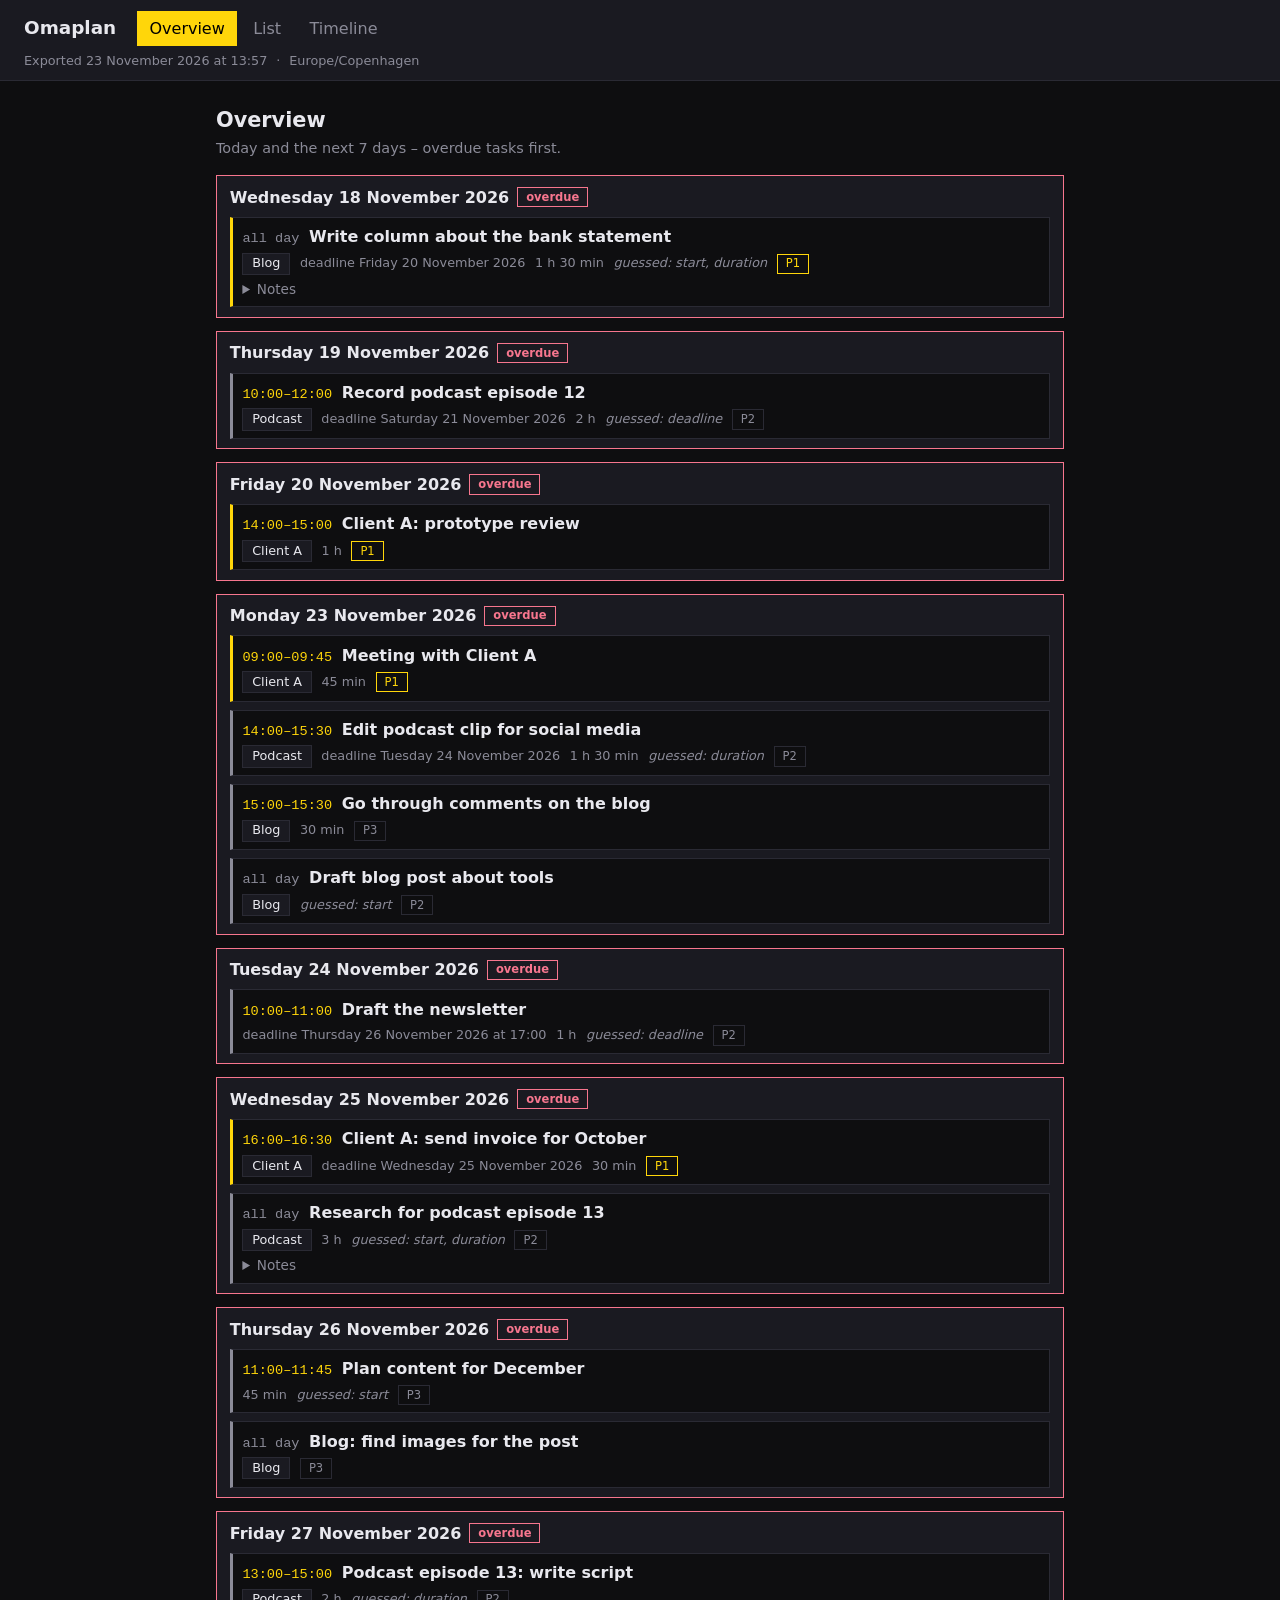
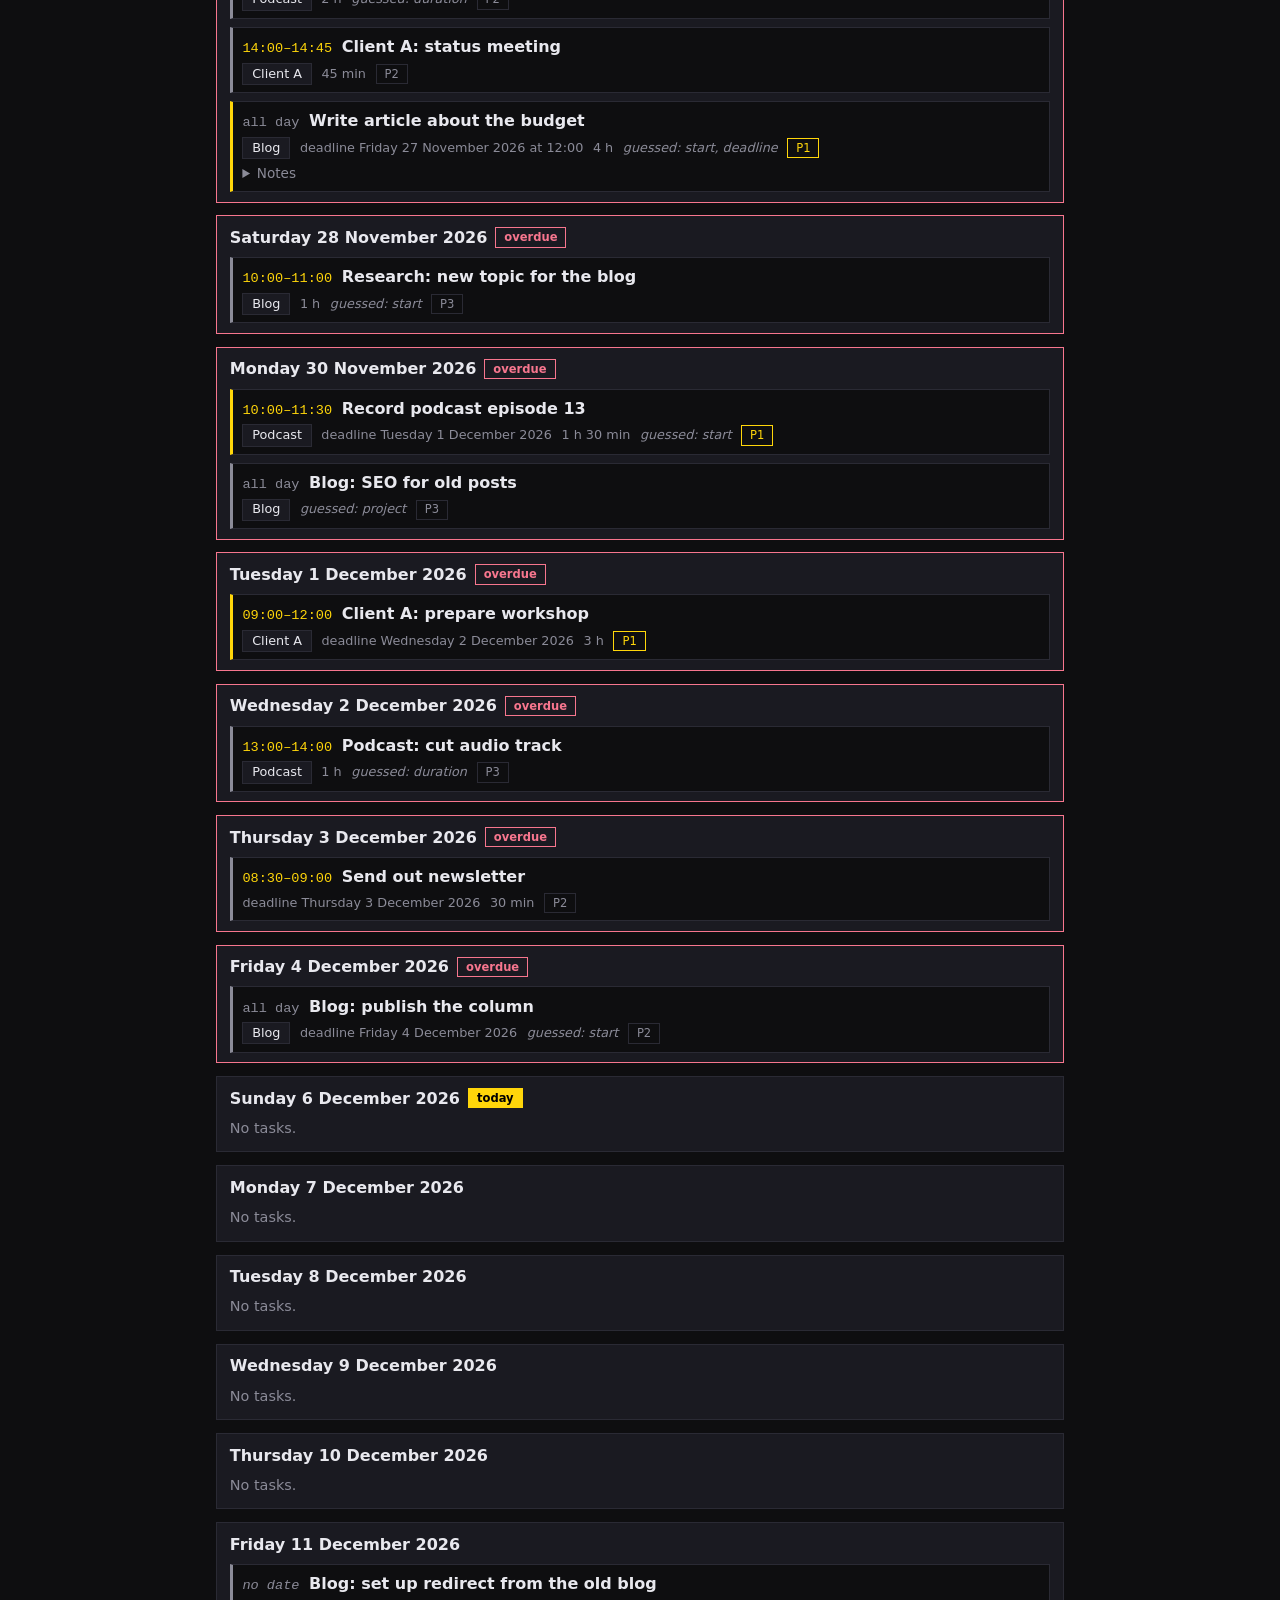
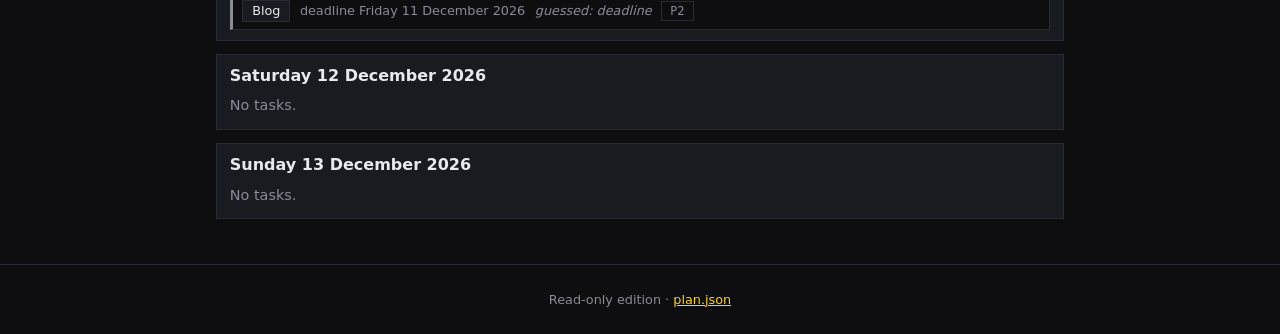
==== commit 3d70180d: "Web page: overdue and deadline-only tasks follow the rule in task.h The page called a task overdue w" ====
--- a/web/index.html
+++ b/web/index.html
@@ -332,13 +332,18 @@
       </li>
   </ul>
   </section>
-  <section class="group" data-group="no-date">
-    <h3><span class="group-title">No date</span><span class="count">3 tasks</span></h3>
+  <section class="group" data-group="date:2026-12-11">
+    <h3><time datetime="2026-12-11">Friday 11 December 2026</time><span class="count">1 task</span></h3>
 <ul class="tasks">
     <li class="task status-todo" data-id="7c9e6a11-3f2b-4d5e-9a8c-1b2d3e4f5026" data-priority="2" data-project="Blog">
         <p class="task-row"><span class="time time-none">no date</span><span class="task-title">Blog: set up redirect from the old blog</span></p>
         <p class="task-meta"><span class="project-tag">Blog</span><span class="deadline">deadline Friday 11 December 2026</span><span class="guessed">guessed: deadline</span><span class="badge badge-p2">P2</span></p>
       </li>
+  </ul>
+  </section>
+  <section class="group" data-group="no-date">
+    <h3><span class="group-title">No date</span><span class="count">2 tasks</span></h3>
+<ul class="tasks">
     <li class="task status-todo" data-id="7c9e6a11-3f2b-4d5e-9a8c-1b2d3e4f5027" data-priority="3" data-project="Client A">
         <p class="task-row"><span class="time time-none">no date</span><span class="task-title">Client A: archive old project files</span></p>
         <p class="task-meta"><span class="project-tag">Client A</span><span class="badge badge-p3">P3</span></p>
--- a/web/style.css
+++ b/web/style.css
@@ -13,7 +13,7 @@
   --accent-fg: #000000;
   --danger: #f7768e;
   --ok: #9ece6a;
-  --radius: 8px;
+  --radius: 0px; /* sharp, like Omarchy's default windows (decoration:rounding = 0) */
 }
 
 * {
@@ -241,7 +241,7 @@
 .project-tag {
   background: var(--bg-raised);
   border: 1px solid var(--border);
-  border-radius: 999px;
+  border-radius: min(3px, var(--radius));
   padding: 0.05rem 0.55rem;
   color: var(--fg);
 }
@@ -251,7 +251,7 @@
 }
 
 .badge {
-  border-radius: 999px;
+  border-radius: min(3px, var(--radius));
   padding: 0.05rem 0.5rem;
   font-size: 0.72rem;
   border: 1px solid var(--border);
@@ -382,7 +382,7 @@
   height: 1.4rem;
   background: var(--accent);
   color: var(--accent-fg);
-  border-radius: 4px;
+  border-radius: min(4px, var(--radius));
   overflow: hidden;
   font-size: 0.75rem;
   line-height: 1.4rem;
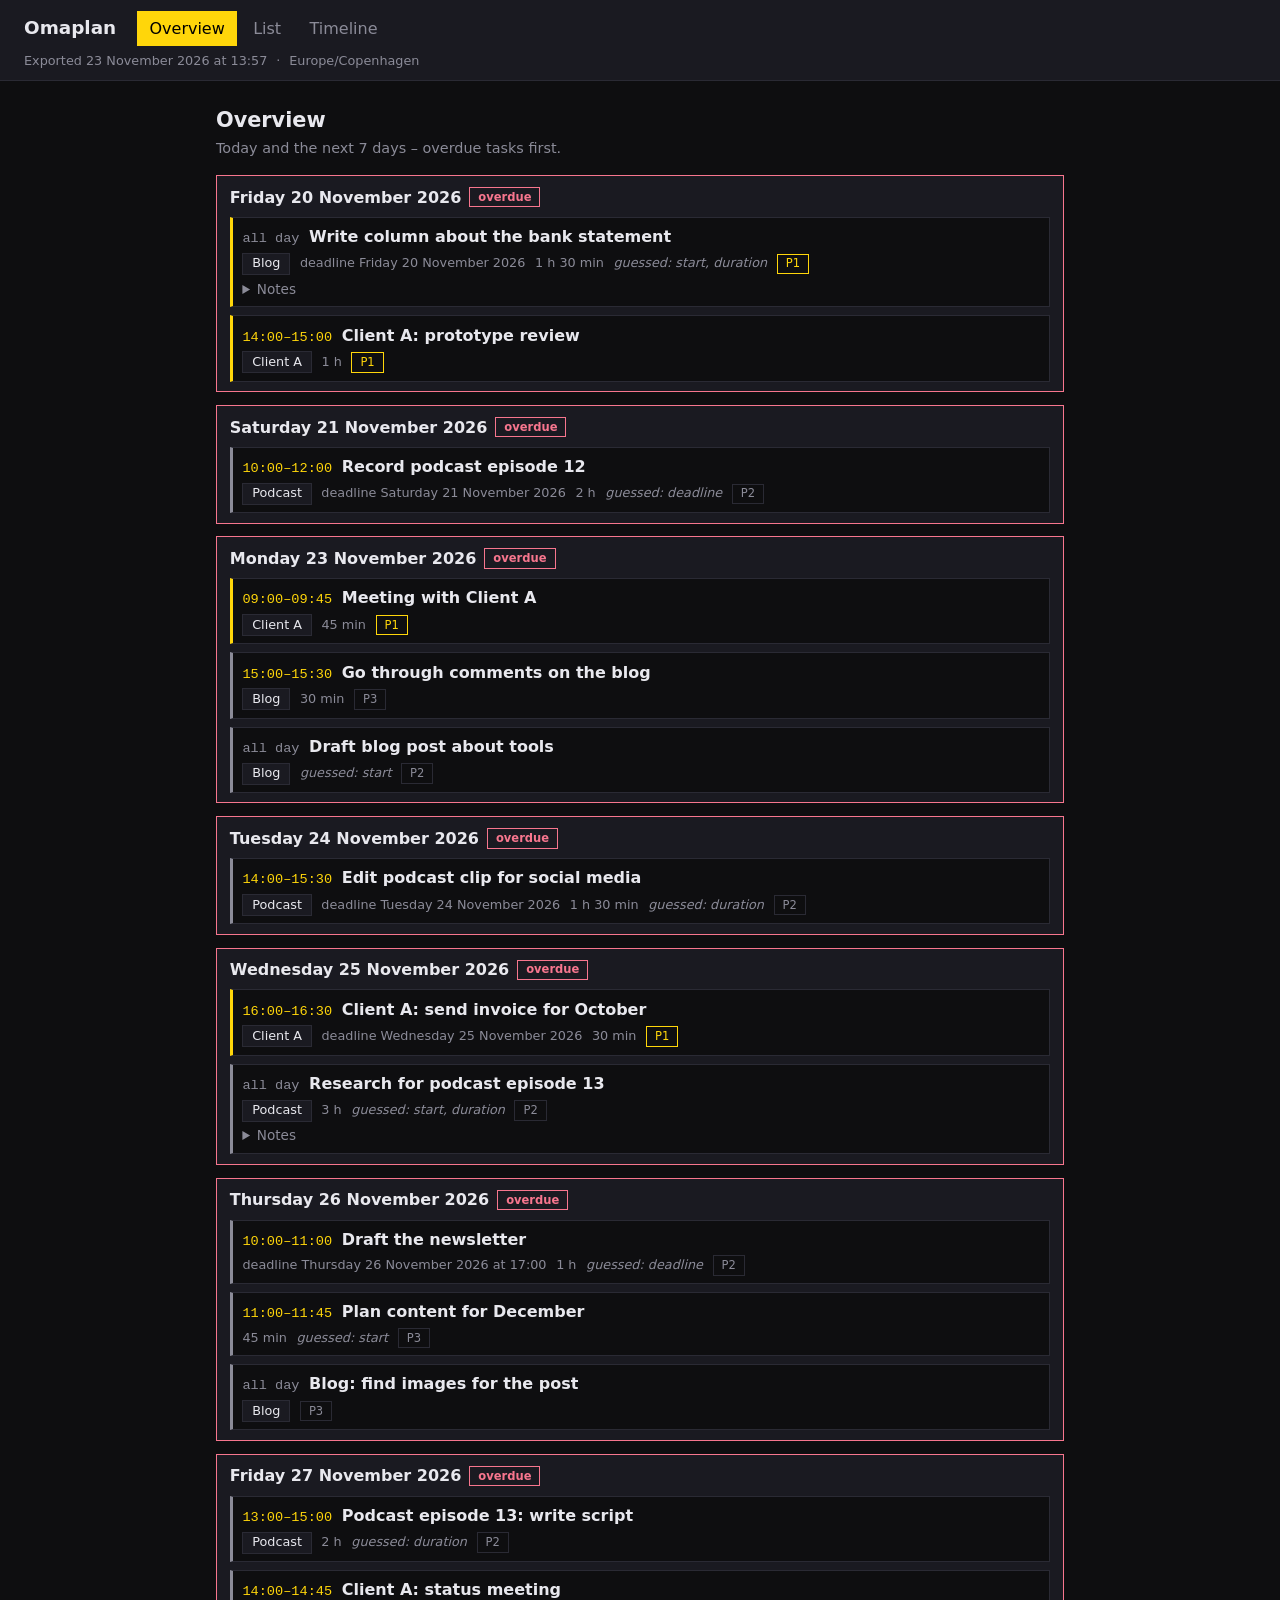
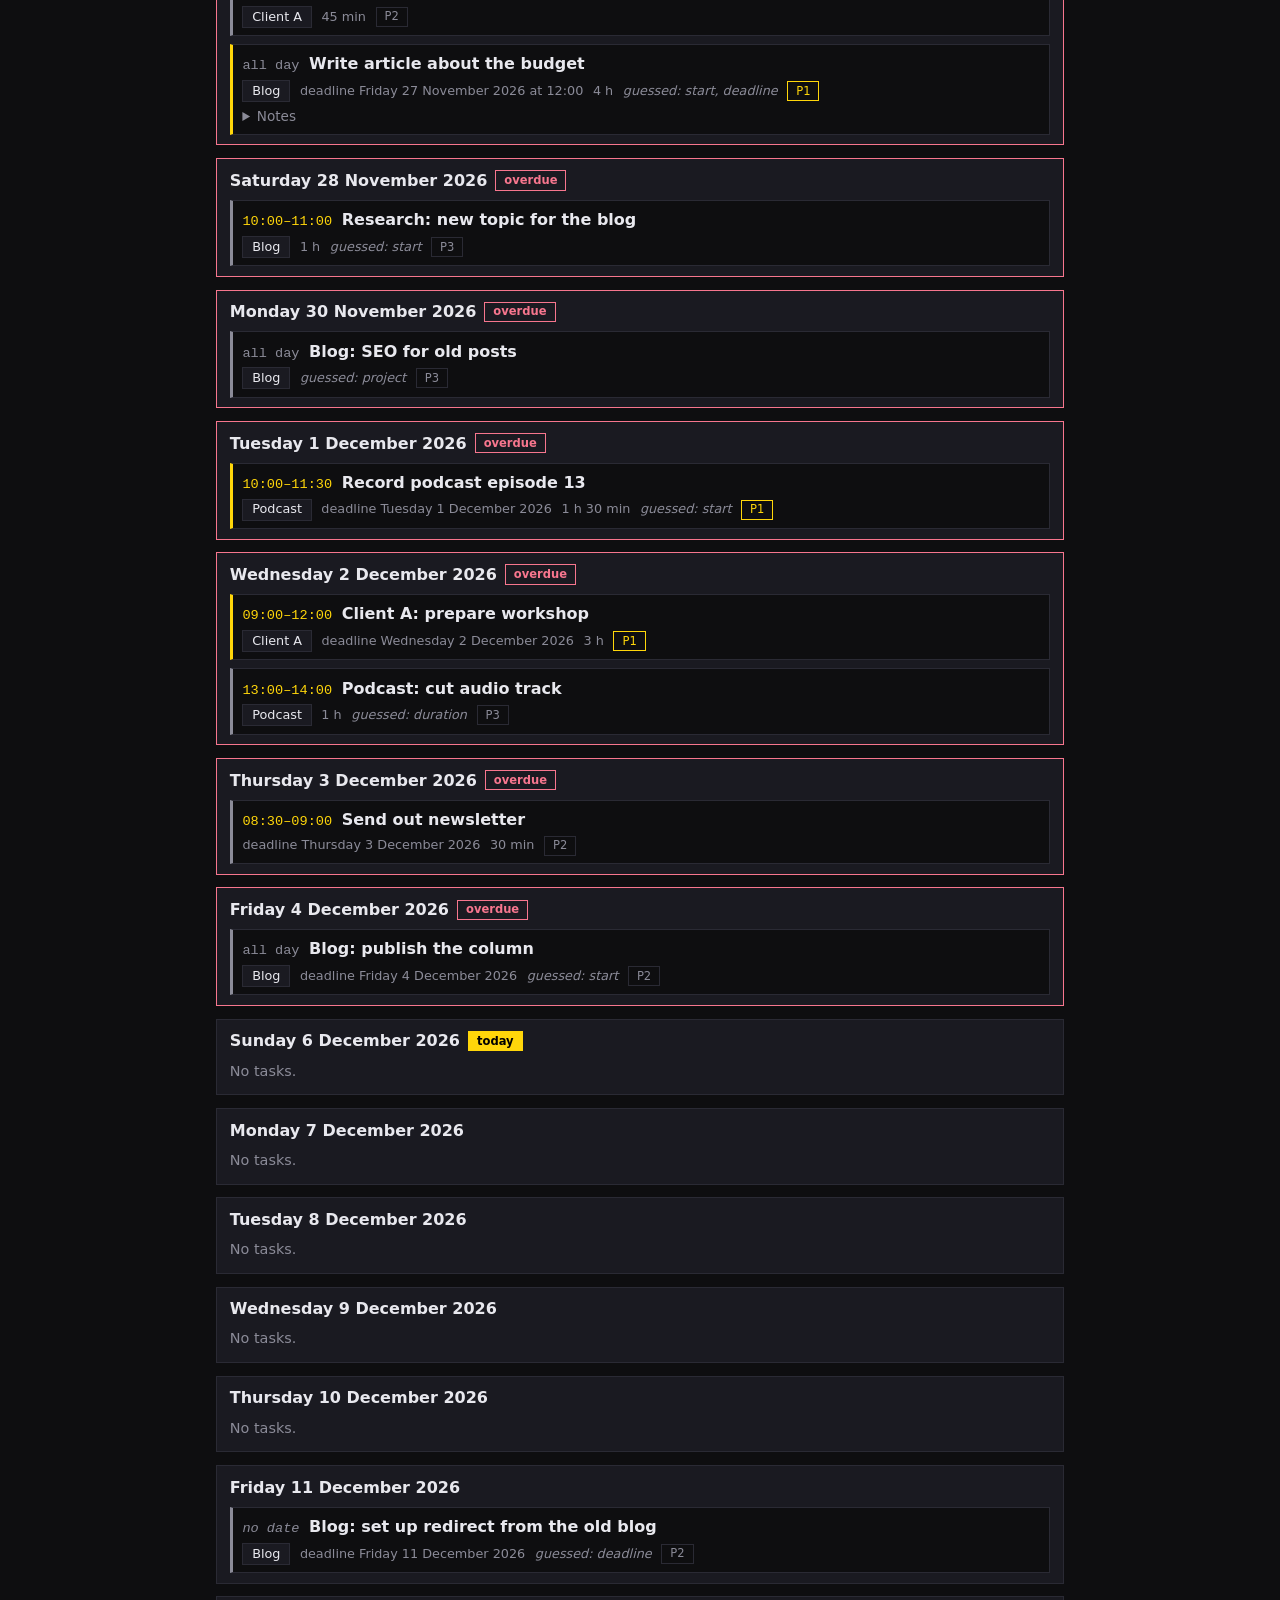
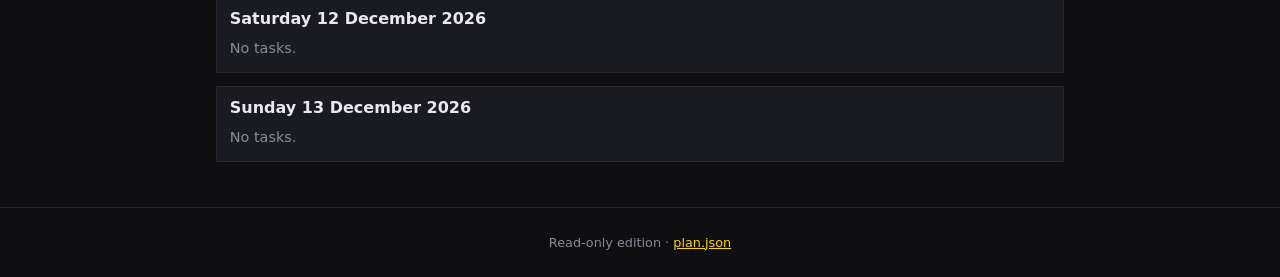
==== commit d7d50fdd: "Web view: overdue tasks under the deadline they missed Grouped by start, a task due before it was to" ====
--- a/web/index.html
+++ b/web/index.html
@@ -20,31 +20,26 @@
   <section id="overview" class="view" aria-label="Overview">
     <h2>Overview</h2>
     <p class="description">Today and the next 7 days – overdue tasks first.</p>
-  <section class="day overdue" data-date="2026-11-18">
-    <h3><time datetime="2026-11-18">Wednesday 18 November 2026</time><span class="badge badge-overdue">overdue</span></h3>
+  <section class="day overdue" data-date="2026-11-20">
+    <h3><time datetime="2026-11-20">Friday 20 November 2026</time><span class="badge badge-overdue">overdue</span></h3>
 <ul class="tasks">
     <li class="task status-todo" data-id="7c9e6a11-3f2b-4d5e-9a8c-1b2d3e4f5001" data-priority="1" data-project="Blog">
         <p class="task-row"><span class="time time-all-day">all day</span><span class="task-title">Write column about the bank statement</span></p>
         <p class="task-meta"><span class="project-tag">Blog</span><span class="deadline">deadline Friday 20 November 2026</span><span class="duration">1 h 30 min</span><span class="guessed">guessed: start, duration</span><span class="badge badge-p1">P1</span></p>
         <details class="notes"><summary>Notes</summary><p>Background: bank statement from last quarter; compare with the budget.</p></details>
       </li>
-  </ul>
-  </section>
-  <section class="day overdue" data-date="2026-11-19">
-    <h3><time datetime="2026-11-19">Thursday 19 November 2026</time><span class="badge badge-overdue">overdue</span></h3>
+    <li class="task status-todo" data-id="7c9e6a11-3f2b-4d5e-9a8c-1b2d3e4f5003" data-priority="1" data-project="Client A">
+        <p class="task-row"><span class="time">14:00–15:00</span><span class="task-title">Client A: prototype review</span></p>
+        <p class="task-meta"><span class="project-tag">Client A</span><span class="duration">1 h</span><span class="badge badge-p1">P1</span></p>
+      </li>
+  </ul>
+  </section>
+  <section class="day overdue" data-date="2026-11-21">
+    <h3><time datetime="2026-11-21">Saturday 21 November 2026</time><span class="badge badge-overdue">overdue</span></h3>
 <ul class="tasks">
     <li class="task status-todo" data-id="7c9e6a11-3f2b-4d5e-9a8c-1b2d3e4f5002" data-priority="2" data-project="Podcast">
         <p class="task-row"><span class="time">10:00–12:00</span><span class="task-title">Record podcast episode 12</span></p>
         <p class="task-meta"><span class="project-tag">Podcast</span><span class="deadline">deadline Saturday 21 November 2026</span><span class="duration">2 h</span><span class="guessed">guessed: deadline</span><span class="badge badge-p2">P2</span></p>
-      </li>
-  </ul>
-  </section>
-  <section class="day overdue" data-date="2026-11-20">
-    <h3><time datetime="2026-11-20">Friday 20 November 2026</time><span class="badge badge-overdue">overdue</span></h3>
-<ul class="tasks">
-    <li class="task status-todo" data-id="7c9e6a11-3f2b-4d5e-9a8c-1b2d3e4f5003" data-priority="1" data-project="Client A">
-        <p class="task-row"><span class="time">14:00–15:00</span><span class="task-title">Client A: prototype review</span></p>
-        <p class="task-meta"><span class="project-tag">Client A</span><span class="duration">1 h</span><span class="badge badge-p1">P1</span></p>
       </li>
   </ul>
   </section>
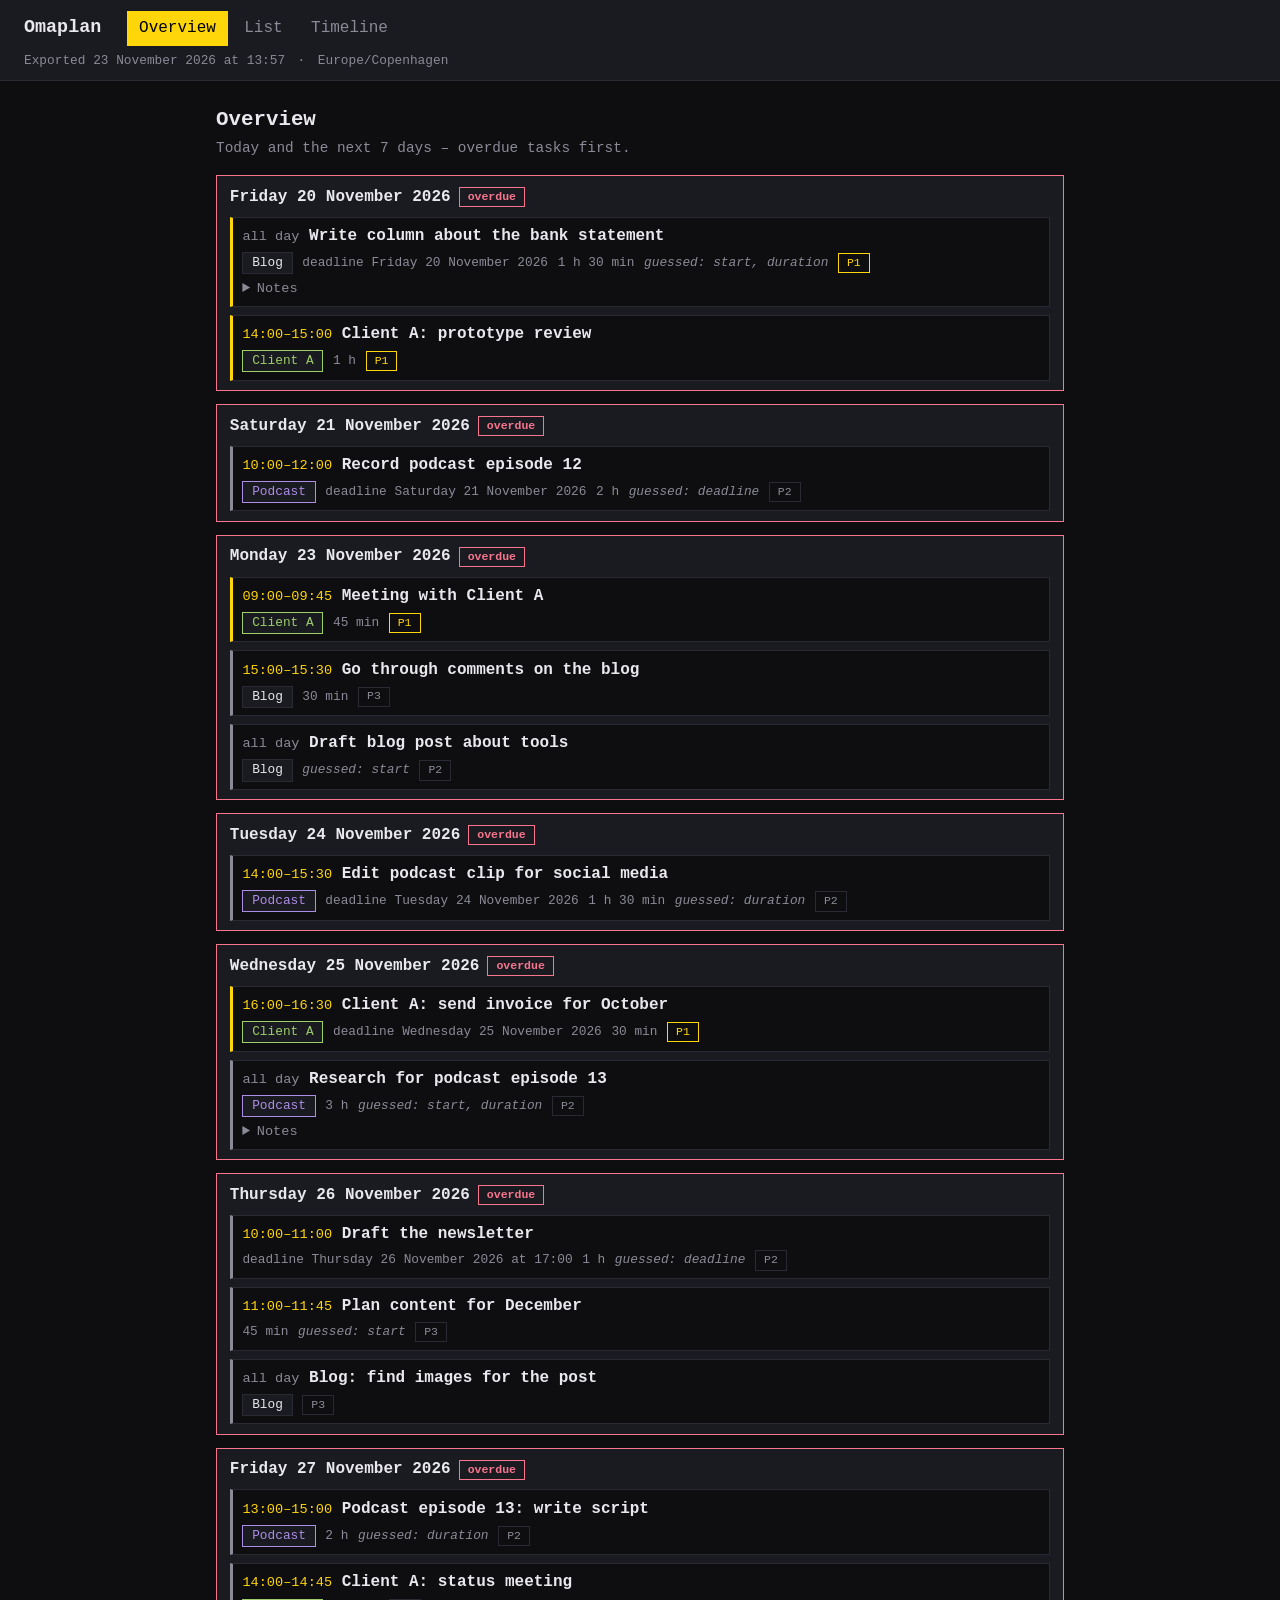
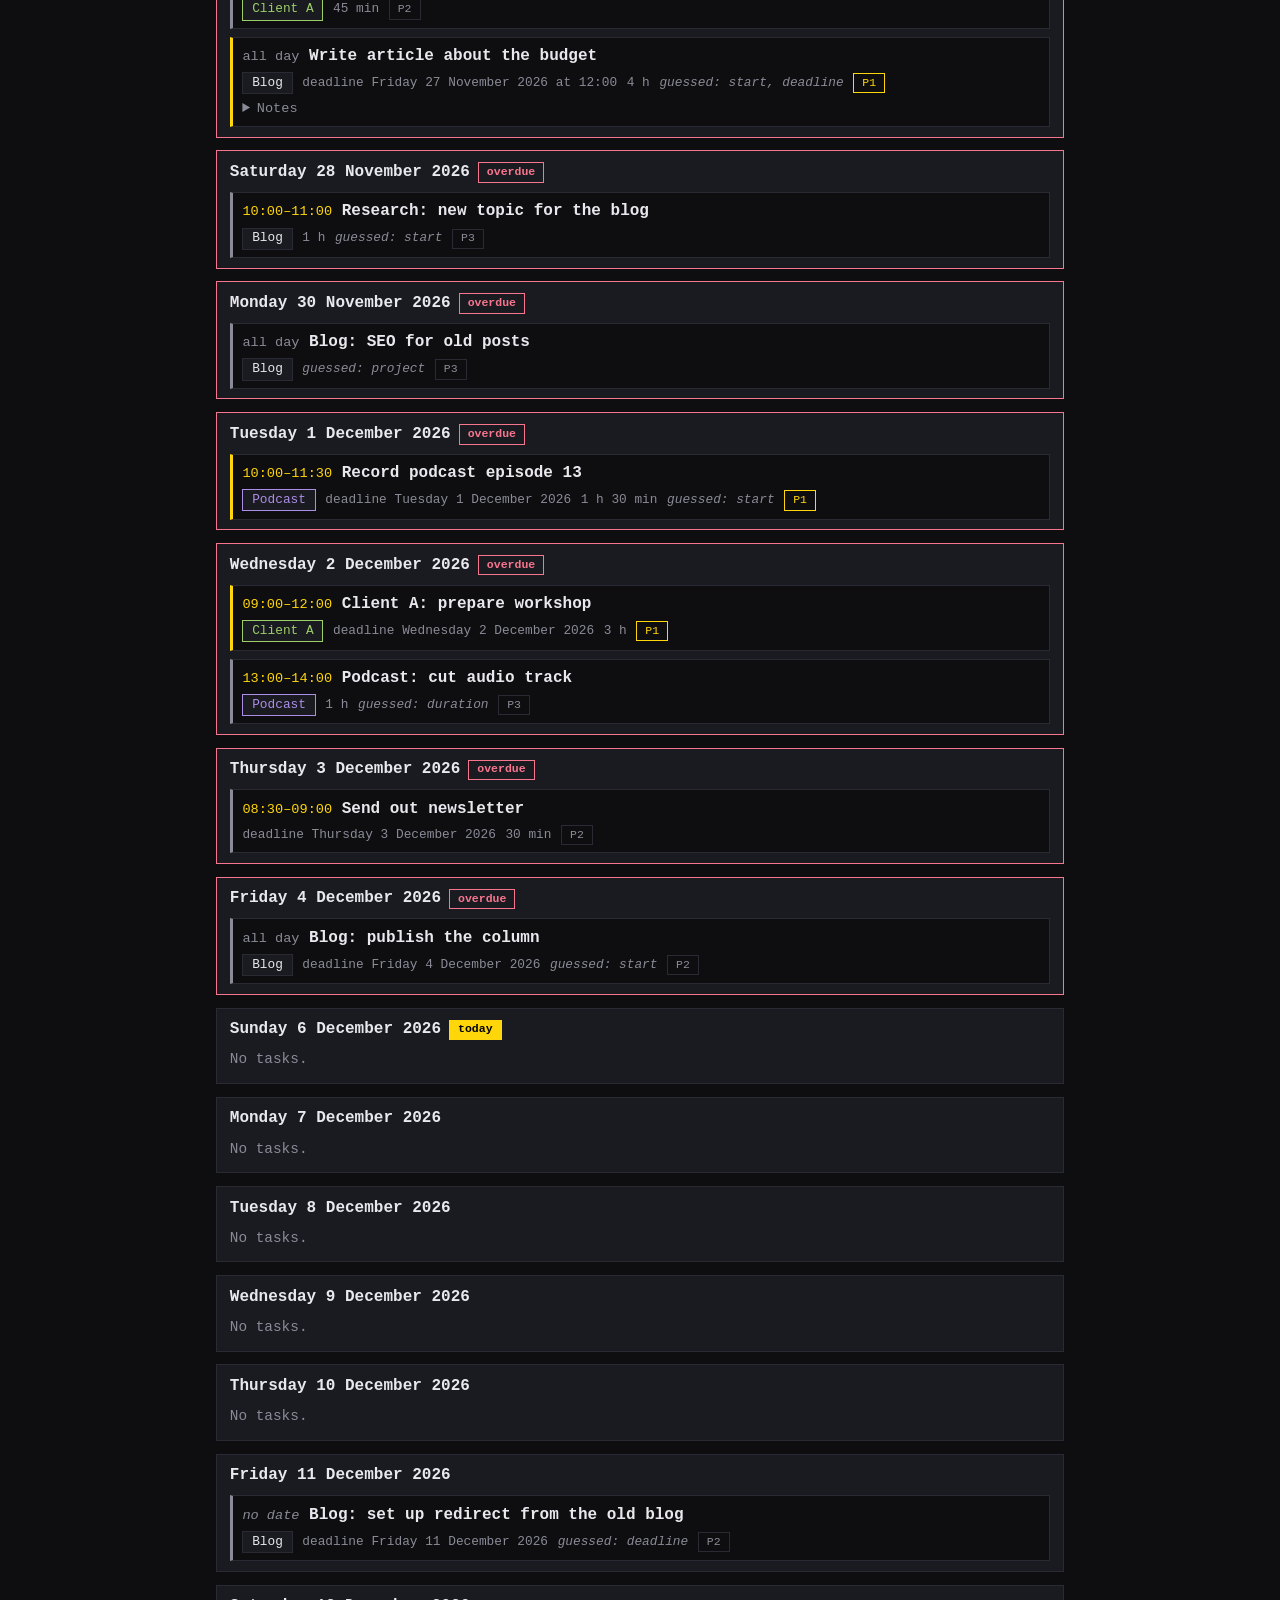
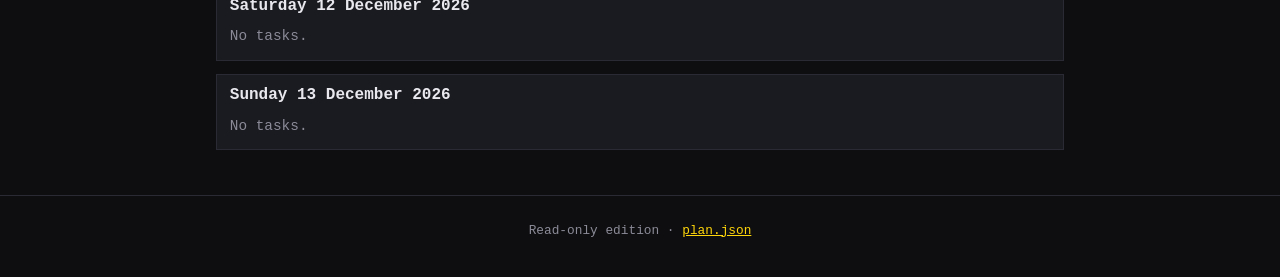
==== commit 4eb948f4: "Dates per language, project colours from the palette, and the 12-hour clock DateConvention (dateword" ====
--- a/web/index.html
+++ b/web/index.html
@@ -28,7 +28,7 @@
         <p class="task-meta"><span class="project-tag">Blog</span><span class="deadline">deadline Friday 20 November 2026</span><span class="duration">1 h 30 min</span><span class="guessed">guessed: start, duration</span><span class="badge badge-p1">P1</span></p>
         <details class="notes"><summary>Notes</summary><p>Background: bank statement from last quarter; compare with the budget.</p></details>
       </li>
-    <li class="task status-todo" data-id="7c9e6a11-3f2b-4d5e-9a8c-1b2d3e4f5003" data-priority="1" data-project="Client A">
+    <li class="task status-todo" data-id="7c9e6a11-3f2b-4d5e-9a8c-1b2d3e4f5003" data-priority="1" data-project="Client A" data-color="green">
         <p class="task-row"><span class="time">14:00–15:00</span><span class="task-title">Client A: prototype review</span></p>
         <p class="task-meta"><span class="project-tag">Client A</span><span class="duration">1 h</span><span class="badge badge-p1">P1</span></p>
       </li>
@@ -37,7 +37,7 @@
   <section class="day overdue" data-date="2026-11-21">
     <h3><time datetime="2026-11-21">Saturday 21 November 2026</time><span class="badge badge-overdue">overdue</span></h3>
 <ul class="tasks">
-    <li class="task status-todo" data-id="7c9e6a11-3f2b-4d5e-9a8c-1b2d3e4f5002" data-priority="2" data-project="Podcast">
+    <li class="task status-todo" data-id="7c9e6a11-3f2b-4d5e-9a8c-1b2d3e4f5002" data-priority="2" data-project="Podcast" data-color="magenta">
         <p class="task-row"><span class="time">10:00–12:00</span><span class="task-title">Record podcast episode 12</span></p>
         <p class="task-meta"><span class="project-tag">Podcast</span><span class="deadline">deadline Saturday 21 November 2026</span><span class="duration">2 h</span><span class="guessed">guessed: deadline</span><span class="badge badge-p2">P2</span></p>
       </li>
@@ -46,11 +46,11 @@
   <section class="day today" data-date="2026-11-23">
     <h3><time datetime="2026-11-23">Monday 23 November 2026</time><span class="badge badge-today">today</span></h3>
 <ul class="tasks">
-    <li class="task status-todo" data-id="7c9e6a11-3f2b-4d5e-9a8c-1b2d3e4f5005" data-priority="1" data-project="Client A">
+    <li class="task status-todo" data-id="7c9e6a11-3f2b-4d5e-9a8c-1b2d3e4f5005" data-priority="1" data-project="Client A" data-color="green">
         <p class="task-row"><span class="time">09:00–09:45</span><span class="task-title">Meeting with Client A</span></p>
         <p class="task-meta"><span class="project-tag">Client A</span><span class="duration">45 min</span><span class="badge badge-p1">P1</span></p>
       </li>
-    <li class="task status-todo" data-id="7c9e6a11-3f2b-4d5e-9a8c-1b2d3e4f5006" data-priority="2" data-project="Podcast">
+    <li class="task status-todo" data-id="7c9e6a11-3f2b-4d5e-9a8c-1b2d3e4f5006" data-priority="2" data-project="Podcast" data-color="magenta">
         <p class="task-row"><span class="time">14:00–15:30</span><span class="task-title">Edit podcast clip for social media</span></p>
         <p class="task-meta"><span class="project-tag">Podcast</span><span class="deadline">deadline Tuesday 24 November 2026</span><span class="duration">1 h 30 min</span><span class="guessed">guessed: duration</span><span class="badge badge-p2">P2</span></p>
       </li>
@@ -76,11 +76,11 @@
   <section class="day" data-date="2026-11-25">
     <h3><time datetime="2026-11-25">Wednesday 25 November 2026</time></h3>
 <ul class="tasks">
-    <li class="task status-todo" data-id="7c9e6a11-3f2b-4d5e-9a8c-1b2d3e4f5010" data-priority="1" data-project="Client A">
+    <li class="task status-todo" data-id="7c9e6a11-3f2b-4d5e-9a8c-1b2d3e4f5010" data-priority="1" data-project="Client A" data-color="green">
         <p class="task-row"><span class="time">16:00–16:30</span><span class="task-title">Client A: send invoice for October</span></p>
         <p class="task-meta"><span class="project-tag">Client A</span><span class="deadline">deadline Wednesday 25 November 2026</span><span class="duration">30 min</span><span class="badge badge-p1">P1</span></p>
       </li>
-    <li class="task status-todo" data-id="7c9e6a11-3f2b-4d5e-9a8c-1b2d3e4f5009" data-priority="2" data-project="Podcast">
+    <li class="task status-todo" data-id="7c9e6a11-3f2b-4d5e-9a8c-1b2d3e4f5009" data-priority="2" data-project="Podcast" data-color="magenta">
         <p class="task-row"><span class="time time-all-day">all day</span><span class="task-title">Research for podcast episode 13</span></p>
         <p class="task-meta"><span class="project-tag">Podcast</span><span class="duration">3 h</span><span class="guessed">guessed: start, duration</span><span class="badge badge-p2">P2</span></p>
         <details class="notes"><summary>Notes</summary><p>Three sources on the topic; send the list to the co-host.</p></details>
@@ -103,11 +103,11 @@
   <section class="day" data-date="2026-11-27">
     <h3><time datetime="2026-11-27">Friday 27 November 2026</time></h3>
 <ul class="tasks">
-    <li class="task status-todo" data-id="7c9e6a11-3f2b-4d5e-9a8c-1b2d3e4f5016" data-priority="2" data-project="Podcast">
+    <li class="task status-todo" data-id="7c9e6a11-3f2b-4d5e-9a8c-1b2d3e4f5016" data-priority="2" data-project="Podcast" data-color="magenta">
         <p class="task-row"><span class="time">13:00–15:00</span><span class="task-title">Podcast episode 13: write script</span></p>
         <p class="task-meta"><span class="project-tag">Podcast</span><span class="duration">2 h</span><span class="guessed">guessed: duration</span><span class="badge badge-p2">P2</span></p>
       </li>
-    <li class="task status-todo" data-id="7c9e6a11-3f2b-4d5e-9a8c-1b2d3e4f5017" data-priority="2" data-project="Client A">
+    <li class="task status-todo" data-id="7c9e6a11-3f2b-4d5e-9a8c-1b2d3e4f5017" data-priority="2" data-project="Client A" data-color="green">
         <p class="task-row"><span class="time">14:00–14:45</span><span class="task-title">Client A: status meeting</span></p>
         <p class="task-meta"><span class="project-tag">Client A</span><span class="duration">45 min</span><span class="badge badge-p2">P2</span></p>
       </li>
@@ -134,7 +134,7 @@
   <section class="day" data-date="2026-11-30">
     <h3><time datetime="2026-11-30">Monday 30 November 2026</time></h3>
 <ul class="tasks">
-    <li class="task status-todo" data-id="7c9e6a11-3f2b-4d5e-9a8c-1b2d3e4f5018" data-priority="1" data-project="Podcast">
+    <li class="task status-todo" data-id="7c9e6a11-3f2b-4d5e-9a8c-1b2d3e4f5018" data-priority="1" data-project="Podcast" data-color="magenta">
         <p class="task-row"><span class="time">10:00–11:30</span><span class="task-title">Record podcast episode 13</span></p>
         <p class="task-meta"><span class="project-tag">Podcast</span><span class="deadline">deadline Tuesday 1 December 2026</span><span class="duration">1 h 30 min</span><span class="guessed">guessed: start</span><span class="badge badge-p1">P1</span></p>
       </li>
@@ -161,7 +161,7 @@
   <section class="group" data-group="date:2026-11-19">
     <h3><time datetime="2026-11-19">Thursday 19 November 2026</time><span class="count">1 task</span></h3>
 <ul class="tasks">
-    <li class="task status-todo" data-id="7c9e6a11-3f2b-4d5e-9a8c-1b2d3e4f5002" data-priority="2" data-project="Podcast">
+    <li class="task status-todo" data-id="7c9e6a11-3f2b-4d5e-9a8c-1b2d3e4f5002" data-priority="2" data-project="Podcast" data-color="magenta">
         <p class="task-row"><span class="time">10:00–12:00</span><span class="task-title">Record podcast episode 12</span></p>
         <p class="task-meta"><span class="project-tag">Podcast</span><span class="deadline">deadline Saturday 21 November 2026</span><span class="duration">2 h</span><span class="guessed">guessed: deadline</span><span class="badge badge-p2">P2</span></p>
       </li>
@@ -170,7 +170,7 @@
   <section class="group" data-group="date:2026-11-20">
     <h3><time datetime="2026-11-20">Friday 20 November 2026</time><span class="count">1 task</span></h3>
 <ul class="tasks">
-    <li class="task status-todo" data-id="7c9e6a11-3f2b-4d5e-9a8c-1b2d3e4f5003" data-priority="1" data-project="Client A">
+    <li class="task status-todo" data-id="7c9e6a11-3f2b-4d5e-9a8c-1b2d3e4f5003" data-priority="1" data-project="Client A" data-color="green">
         <p class="task-row"><span class="time">14:00–15:00</span><span class="task-title">Client A: prototype review</span></p>
         <p class="task-meta"><span class="project-tag">Client A</span><span class="duration">1 h</span><span class="badge badge-p1">P1</span></p>
       </li>
@@ -179,7 +179,7 @@
   <section class="group" data-group="date:2026-11-21">
     <h3><time datetime="2026-11-21">Saturday 21 November 2026</time><span class="count">1 task</span></h3>
 <ul class="tasks">
-    <li class="task status-done" data-id="7c9e6a11-3f2b-4d5e-9a8c-1b2d3e4f5013" data-priority="3" data-project="Podcast">
+    <li class="task status-done" data-id="7c9e6a11-3f2b-4d5e-9a8c-1b2d3e4f5013" data-priority="3" data-project="Podcast" data-color="magenta">
         <p class="task-row"><span class="time">09:00–09:30</span><span class="task-title">Podcast: cut intro music</span></p>
         <p class="task-meta"><span class="project-tag">Podcast</span><span class="duration">30 min</span><span class="badge badge-p3">P3</span><span class="badge badge-done">done</span></p>
       </li>
@@ -188,7 +188,7 @@
   <section class="group" data-group="date:2026-11-22">
     <h3><time datetime="2026-11-22">Sunday 22 November 2026</time><span class="count">1 task</span></h3>
 <ul class="tasks">
-    <li class="task status-done" data-id="7c9e6a11-3f2b-4d5e-9a8c-1b2d3e4f5014" data-priority="2" data-project="Client A">
+    <li class="task status-done" data-id="7c9e6a11-3f2b-4d5e-9a8c-1b2d3e4f5014" data-priority="2" data-project="Client A" data-color="green">
         <p class="task-row"><span class="time time-all-day">all day</span><span class="task-title">Client A: follow up on quote</span></p>
         <p class="task-meta"><span class="project-tag">Client A</span><span class="guessed">guessed: project</span><span class="badge badge-p2">P2</span><span class="badge badge-done">done</span></p>
       </li>
@@ -197,11 +197,11 @@
   <section class="group" data-group="date:2026-11-23">
     <h3><time datetime="2026-11-23">Monday 23 November 2026</time><span class="count">4 tasks</span></h3>
 <ul class="tasks">
-    <li class="task status-todo" data-id="7c9e6a11-3f2b-4d5e-9a8c-1b2d3e4f5005" data-priority="1" data-project="Client A">
+    <li class="task status-todo" data-id="7c9e6a11-3f2b-4d5e-9a8c-1b2d3e4f5005" data-priority="1" data-project="Client A" data-color="green">
         <p class="task-row"><span class="time">09:00–09:45</span><span class="task-title">Meeting with Client A</span></p>
         <p class="task-meta"><span class="project-tag">Client A</span><span class="duration">45 min</span><span class="badge badge-p1">P1</span></p>
       </li>
-    <li class="task status-todo" data-id="7c9e6a11-3f2b-4d5e-9a8c-1b2d3e4f5006" data-priority="2" data-project="Podcast">
+    <li class="task status-todo" data-id="7c9e6a11-3f2b-4d5e-9a8c-1b2d3e4f5006" data-priority="2" data-project="Podcast" data-color="magenta">
         <p class="task-row"><span class="time">14:00–15:30</span><span class="task-title">Edit podcast clip for social media</span></p>
         <p class="task-meta"><span class="project-tag">Podcast</span><span class="deadline">deadline Tuesday 24 November 2026</span><span class="duration">1 h 30 min</span><span class="guessed">guessed: duration</span><span class="badge badge-p2">P2</span></p>
       </li>
@@ -227,11 +227,11 @@
   <section class="group" data-group="date:2026-11-25">
     <h3><time datetime="2026-11-25">Wednesday 25 November 2026</time><span class="count">2 tasks</span></h3>
 <ul class="tasks">
-    <li class="task status-todo" data-id="7c9e6a11-3f2b-4d5e-9a8c-1b2d3e4f5010" data-priority="1" data-project="Client A">
+    <li class="task status-todo" data-id="7c9e6a11-3f2b-4d5e-9a8c-1b2d3e4f5010" data-priority="1" data-project="Client A" data-color="green">
         <p class="task-row"><span class="time">16:00–16:30</span><span class="task-title">Client A: send invoice for October</span></p>
         <p class="task-meta"><span class="project-tag">Client A</span><span class="deadline">deadline Wednesday 25 November 2026</span><span class="duration">30 min</span><span class="badge badge-p1">P1</span></p>
       </li>
-    <li class="task status-todo" data-id="7c9e6a11-3f2b-4d5e-9a8c-1b2d3e4f5009" data-priority="2" data-project="Podcast">
+    <li class="task status-todo" data-id="7c9e6a11-3f2b-4d5e-9a8c-1b2d3e4f5009" data-priority="2" data-project="Podcast" data-color="magenta">
         <p class="task-row"><span class="time time-all-day">all day</span><span class="task-title">Research for podcast episode 13</span></p>
         <p class="task-meta"><span class="project-tag">Podcast</span><span class="duration">3 h</span><span class="guessed">guessed: start, duration</span><span class="badge badge-p2">P2</span></p>
         <details class="notes"><summary>Notes</summary><p>Three sources on the topic; send the list to the co-host.</p></details>
@@ -254,11 +254,11 @@
   <section class="group" data-group="date:2026-11-27">
     <h3><time datetime="2026-11-27">Friday 27 November 2026</time><span class="count">3 tasks</span></h3>
 <ul class="tasks">
-    <li class="task status-todo" data-id="7c9e6a11-3f2b-4d5e-9a8c-1b2d3e4f5016" data-priority="2" data-project="Podcast">
+    <li class="task status-todo" data-id="7c9e6a11-3f2b-4d5e-9a8c-1b2d3e4f5016" data-priority="2" data-project="Podcast" data-color="magenta">
         <p class="task-row"><span class="time">13:00–15:00</span><span class="task-title">Podcast episode 13: write script</span></p>
         <p class="task-meta"><span class="project-tag">Podcast</span><span class="duration">2 h</span><span class="guessed">guessed: duration</span><span class="badge badge-p2">P2</span></p>
       </li>
-    <li class="task status-todo" data-id="7c9e6a11-3f2b-4d5e-9a8c-1b2d3e4f5017" data-priority="2" data-project="Client A">
+    <li class="task status-todo" data-id="7c9e6a11-3f2b-4d5e-9a8c-1b2d3e4f5017" data-priority="2" data-project="Client A" data-color="green">
         <p class="task-row"><span class="time">14:00–14:45</span><span class="task-title">Client A: status meeting</span></p>
         <p class="task-meta"><span class="project-tag">Client A</span><span class="duration">45 min</span><span class="badge badge-p2">P2</span></p>
       </li>
@@ -281,7 +281,7 @@
   <section class="group" data-group="date:2026-11-30">
     <h3><time datetime="2026-11-30">Monday 30 November 2026</time><span class="count">2 tasks</span></h3>
 <ul class="tasks">
-    <li class="task status-todo" data-id="7c9e6a11-3f2b-4d5e-9a8c-1b2d3e4f5018" data-priority="1" data-project="Podcast">
+    <li class="task status-todo" data-id="7c9e6a11-3f2b-4d5e-9a8c-1b2d3e4f5018" data-priority="1" data-project="Podcast" data-color="magenta">
         <p class="task-row"><span class="time">10:00–11:30</span><span class="task-title">Record podcast episode 13</span></p>
         <p class="task-meta"><span class="project-tag">Podcast</span><span class="deadline">deadline Tuesday 1 December 2026</span><span class="duration">1 h 30 min</span><span class="guessed">guessed: start</span><span class="badge badge-p1">P1</span></p>
       </li>
@@ -294,7 +294,7 @@
   <section class="group" data-group="date:2026-12-01">
     <h3><time datetime="2026-12-01">Tuesday 1 December 2026</time><span class="count">1 task</span></h3>
 <ul class="tasks">
-    <li class="task status-todo" data-id="7c9e6a11-3f2b-4d5e-9a8c-1b2d3e4f5020" data-priority="1" data-project="Client A">
+    <li class="task status-todo" data-id="7c9e6a11-3f2b-4d5e-9a8c-1b2d3e4f5020" data-priority="1" data-project="Client A" data-color="green">
         <p class="task-row"><span class="time">09:00–12:00</span><span class="task-title">Client A: prepare workshop</span></p>
         <p class="task-meta"><span class="project-tag">Client A</span><span class="deadline">deadline Wednesday 2 December 2026</span><span class="duration">3 h</span><span class="badge badge-p1">P1</span></p>
       </li>
@@ -303,7 +303,7 @@
   <section class="group" data-group="date:2026-12-02">
     <h3><time datetime="2026-12-02">Wednesday 2 December 2026</time><span class="count">1 task</span></h3>
 <ul class="tasks">
-    <li class="task status-todo" data-id="7c9e6a11-3f2b-4d5e-9a8c-1b2d3e4f5021" data-priority="3" data-project="Podcast">
+    <li class="task status-todo" data-id="7c9e6a11-3f2b-4d5e-9a8c-1b2d3e4f5021" data-priority="3" data-project="Podcast" data-color="magenta">
         <p class="task-row"><span class="time">13:00–14:00</span><span class="task-title">Podcast: cut audio track</span></p>
         <p class="task-meta"><span class="project-tag">Podcast</span><span class="duration">1 h</span><span class="guessed">guessed: duration</span><span class="badge badge-p3">P3</span></p>
       </li>
@@ -339,7 +339,7 @@
   <section class="group" data-group="no-date">
     <h3><span class="group-title">No date</span><span class="count">2 tasks</span></h3>
 <ul class="tasks">
-    <li class="task status-todo" data-id="7c9e6a11-3f2b-4d5e-9a8c-1b2d3e4f5027" data-priority="3" data-project="Client A">
+    <li class="task status-todo" data-id="7c9e6a11-3f2b-4d5e-9a8c-1b2d3e4f5027" data-priority="3" data-project="Client A" data-color="green">
         <p class="task-row"><span class="time time-none">no date</span><span class="task-title">Client A: archive old project files</span></p>
         <p class="task-meta"><span class="project-tag">Client A</span><span class="badge badge-p3">P3</span></p>
       </li>
@@ -400,31 +400,31 @@
   <section class="group" data-group="project:Client A">
     <h3><span class="group-title">Client A</span><span class="count">7 tasks</span></h3>
 <ul class="tasks">
-    <li class="task status-todo" data-id="7c9e6a11-3f2b-4d5e-9a8c-1b2d3e4f5003" data-priority="1" data-project="Client A">
+    <li class="task status-todo" data-id="7c9e6a11-3f2b-4d5e-9a8c-1b2d3e4f5003" data-priority="1" data-project="Client A" data-color="green">
         <p class="task-row"><span class="time">14:00–15:00</span><span class="task-title">Client A: prototype review</span></p>
         <p class="task-meta"><span class="project-tag">Client A</span><span class="duration">1 h</span><span class="badge badge-p1">P1</span></p>
       </li>
-    <li class="task status-done" data-id="7c9e6a11-3f2b-4d5e-9a8c-1b2d3e4f5014" data-priority="2" data-project="Client A">
+    <li class="task status-done" data-id="7c9e6a11-3f2b-4d5e-9a8c-1b2d3e4f5014" data-priority="2" data-project="Client A" data-color="green">
         <p class="task-row"><span class="time time-all-day">all day</span><span class="task-title">Client A: follow up on quote</span></p>
         <p class="task-meta"><span class="project-tag">Client A</span><span class="guessed">guessed: project</span><span class="badge badge-p2">P2</span><span class="badge badge-done">done</span></p>
       </li>
-    <li class="task status-todo" data-id="7c9e6a11-3f2b-4d5e-9a8c-1b2d3e4f5005" data-priority="1" data-project="Client A">
+    <li class="task status-todo" data-id="7c9e6a11-3f2b-4d5e-9a8c-1b2d3e4f5005" data-priority="1" data-project="Client A" data-color="green">
         <p class="task-row"><span class="time">09:00–09:45</span><span class="task-title">Meeting with Client A</span></p>
         <p class="task-meta"><span class="project-tag">Client A</span><span class="duration">45 min</span><span class="badge badge-p1">P1</span></p>
       </li>
-    <li class="task status-todo" data-id="7c9e6a11-3f2b-4d5e-9a8c-1b2d3e4f5010" data-priority="1" data-project="Client A">
+    <li class="task status-todo" data-id="7c9e6a11-3f2b-4d5e-9a8c-1b2d3e4f5010" data-priority="1" data-project="Client A" data-color="green">
         <p class="task-row"><span class="time">16:00–16:30</span><span class="task-title">Client A: send invoice for October</span></p>
         <p class="task-meta"><span class="project-tag">Client A</span><span class="deadline">deadline Wednesday 25 November 2026</span><span class="duration">30 min</span><span class="badge badge-p1">P1</span></p>
       </li>
-    <li class="task status-todo" data-id="7c9e6a11-3f2b-4d5e-9a8c-1b2d3e4f5017" data-priority="2" data-project="Client A">
+    <li class="task status-todo" data-id="7c9e6a11-3f2b-4d5e-9a8c-1b2d3e4f5017" data-priority="2" data-project="Client A" data-color="green">
         <p class="task-row"><span class="time">14:00–14:45</span><span class="task-title">Client A: status meeting</span></p>
         <p class="task-meta"><span class="project-tag">Client A</span><span class="duration">45 min</span><span class="badge badge-p2">P2</span></p>
       </li>
-    <li class="task status-todo" data-id="7c9e6a11-3f2b-4d5e-9a8c-1b2d3e4f5020" data-priority="1" data-project="Client A">
+    <li class="task status-todo" data-id="7c9e6a11-3f2b-4d5e-9a8c-1b2d3e4f5020" data-priority="1" data-project="Client A" data-color="green">
         <p class="task-row"><span class="time">09:00–12:00</span><span class="task-title">Client A: prepare workshop</span></p>
         <p class="task-meta"><span class="project-tag">Client A</span><span class="deadline">deadline Wednesday 2 December 2026</span><span class="duration">3 h</span><span class="badge badge-p1">P1</span></p>
       </li>
-    <li class="task status-todo" data-id="7c9e6a11-3f2b-4d5e-9a8c-1b2d3e4f5027" data-priority="3" data-project="Client A">
+    <li class="task status-todo" data-id="7c9e6a11-3f2b-4d5e-9a8c-1b2d3e4f5027" data-priority="3" data-project="Client A" data-color="green">
         <p class="task-row"><span class="time time-none">no date</span><span class="task-title">Client A: archive old project files</span></p>
         <p class="task-meta"><span class="project-tag">Client A</span><span class="badge badge-p3">P3</span></p>
       </li>
@@ -433,32 +433,32 @@
   <section class="group" data-group="project:Podcast">
     <h3><span class="group-title">Podcast</span><span class="count">7 tasks</span></h3>
 <ul class="tasks">
-    <li class="task status-todo" data-id="7c9e6a11-3f2b-4d5e-9a8c-1b2d3e4f5002" data-priority="2" data-project="Podcast">
+    <li class="task status-todo" data-id="7c9e6a11-3f2b-4d5e-9a8c-1b2d3e4f5002" data-priority="2" data-project="Podcast" data-color="magenta">
         <p class="task-row"><span class="time">10:00–12:00</span><span class="task-title">Record podcast episode 12</span></p>
         <p class="task-meta"><span class="project-tag">Podcast</span><span class="deadline">deadline Saturday 21 November 2026</span><span class="duration">2 h</span><span class="guessed">guessed: deadline</span><span class="badge badge-p2">P2</span></p>
       </li>
-    <li class="task status-done" data-id="7c9e6a11-3f2b-4d5e-9a8c-1b2d3e4f5013" data-priority="3" data-project="Podcast">
+    <li class="task status-done" data-id="7c9e6a11-3f2b-4d5e-9a8c-1b2d3e4f5013" data-priority="3" data-project="Podcast" data-color="magenta">
         <p class="task-row"><span class="time">09:00–09:30</span><span class="task-title">Podcast: cut intro music</span></p>
         <p class="task-meta"><span class="project-tag">Podcast</span><span class="duration">30 min</span><span class="badge badge-p3">P3</span><span class="badge badge-done">done</span></p>
       </li>
-    <li class="task status-todo" data-id="7c9e6a11-3f2b-4d5e-9a8c-1b2d3e4f5006" data-priority="2" data-project="Podcast">
+    <li class="task status-todo" data-id="7c9e6a11-3f2b-4d5e-9a8c-1b2d3e4f5006" data-priority="2" data-project="Podcast" data-color="magenta">
         <p class="task-row"><span class="time">14:00–15:30</span><span class="task-title">Edit podcast clip for social media</span></p>
         <p class="task-meta"><span class="project-tag">Podcast</span><span class="deadline">deadline Tuesday 24 November 2026</span><span class="duration">1 h 30 min</span><span class="guessed">guessed: duration</span><span class="badge badge-p2">P2</span></p>
       </li>
-    <li class="task status-todo" data-id="7c9e6a11-3f2b-4d5e-9a8c-1b2d3e4f5009" data-priority="2" data-project="Podcast">
+    <li class="task status-todo" data-id="7c9e6a11-3f2b-4d5e-9a8c-1b2d3e4f5009" data-priority="2" data-project="Podcast" data-color="magenta">
         <p class="task-row"><span class="time time-all-day">all day</span><span class="task-title">Research for podcast episode 13</span></p>
         <p class="task-meta"><span class="project-tag">Podcast</span><span class="duration">3 h</span><span class="guessed">guessed: start, duration</span><span class="badge badge-p2">P2</span></p>
         <details class="notes"><summary>Notes</summary><p>Three sources on the topic; send the list to the co-host.</p></details>
       </li>
-    <li class="task status-todo" data-id="7c9e6a11-3f2b-4d5e-9a8c-1b2d3e4f5016" data-priority="2" data-project="Podcast">
+    <li class="task status-todo" data-id="7c9e6a11-3f2b-4d5e-9a8c-1b2d3e4f5016" data-priority="2" data-project="Podcast" data-color="magenta">
         <p class="task-row"><span class="time">13:00–15:00</span><span class="task-title">Podcast episode 13: write script</span></p>
         <p class="task-meta"><span class="project-tag">Podcast</span><span class="duration">2 h</span><span class="guessed">guessed: duration</span><span class="badge badge-p2">P2</span></p>
       </li>
-    <li class="task status-todo" data-id="7c9e6a11-3f2b-4d5e-9a8c-1b2d3e4f5018" data-priority="1" data-project="Podcast">
+    <li class="task status-todo" data-id="7c9e6a11-3f2b-4d5e-9a8c-1b2d3e4f5018" data-priority="1" data-project="Podcast" data-color="magenta">
         <p class="task-row"><span class="time">10:00–11:30</span><span class="task-title">Record podcast episode 13</span></p>
         <p class="task-meta"><span class="project-tag">Podcast</span><span class="deadline">deadline Tuesday 1 December 2026</span><span class="duration">1 h 30 min</span><span class="guessed">guessed: start</span><span class="badge badge-p1">P1</span></p>
       </li>
-    <li class="task status-todo" data-id="7c9e6a11-3f2b-4d5e-9a8c-1b2d3e4f5021" data-priority="3" data-project="Podcast">
+    <li class="task status-todo" data-id="7c9e6a11-3f2b-4d5e-9a8c-1b2d3e4f5021" data-priority="3" data-project="Podcast" data-color="magenta">
         <p class="task-row"><span class="time">13:00–14:00</span><span class="task-title">Podcast: cut audio track</span></p>
         <p class="task-meta"><span class="project-tag">Podcast</span><span class="duration">1 h</span><span class="guessed">guessed: duration</span><span class="badge badge-p3">P3</span></p>
       </li>
@@ -505,14 +505,14 @@
     <section class="gantt-day" data-date="2026-11-19">
       <h3 class="gantt-date"><time datetime="2026-11-19">Thu 19/11</time></h3>
       <div class="tracks" style="--tracks:1">
-        <div class="bar" style="--start:10;--length:2;--track:0" data-id="7c9e6a11-3f2b-4d5e-9a8c-1b2d3e4f5002" title="Record podcast episode 12 – Thu 19/11 10:00–12:00"></div>
+        <div class="bar" style="--start:10;--length:2;--track:0" data-id="7c9e6a11-3f2b-4d5e-9a8c-1b2d3e4f5002" data-color="magenta" title="Record podcast episode 12 – Thu 19/11 10:00–12:00"></div>
         <span class="bar-label" style="--start:10;--length:2;--track:0" data-id="7c9e6a11-3f2b-4d5e-9a8c-1b2d3e4f5002" title="Record podcast episode 12 – Thu 19/11 10:00–12:00">Record podcast episode 12</span>
       </div>
     </section>
     <section class="gantt-day" data-date="2026-11-20">
       <h3 class="gantt-date"><time datetime="2026-11-20">Fri 20/11</time></h3>
       <div class="tracks" style="--tracks:1">
-        <div class="bar" style="--start:14;--length:1;--track:0" data-id="7c9e6a11-3f2b-4d5e-9a8c-1b2d3e4f5003" title="Client A: prototype review – Fri 20/11 14:00–15:00"></div>
+        <div class="bar" style="--start:14;--length:1;--track:0" data-id="7c9e6a11-3f2b-4d5e-9a8c-1b2d3e4f5003" data-color="green" title="Client A: prototype review – Fri 20/11 14:00–15:00"></div>
         <span class="bar-label" style="--start:14;--length:1;--track:0" data-id="7c9e6a11-3f2b-4d5e-9a8c-1b2d3e4f5003" title="Client A: prototype review – Fri 20/11 14:00–15:00">Client A: prototype review</span>
         <div class="deadline-mark deadline-mark-edge" style="--start:18" data-id="7c9e6a11-3f2b-4d5e-9a8c-1b2d3e4f5001" title="deadline: Friday 20 November 2026 – Write column about the bank statement"></div>
       </div>
@@ -520,7 +520,7 @@
     <section class="gantt-day" data-date="2026-11-21">
       <h3 class="gantt-date"><time datetime="2026-11-21">Sat 21/11</time></h3>
       <div class="tracks" style="--tracks:1">
-        <div class="bar status-done" style="--start:9;--length:0.5;--track:0" data-id="7c9e6a11-3f2b-4d5e-9a8c-1b2d3e4f5013" title="Podcast: cut intro music – Sat 21/11 09:00–09:30"></div>
+        <div class="bar status-done" style="--start:9;--length:0.5;--track:0" data-id="7c9e6a11-3f2b-4d5e-9a8c-1b2d3e4f5013" data-color="magenta" title="Podcast: cut intro music – Sat 21/11 09:00–09:30"></div>
         <span class="bar-label" style="--start:9;--length:0.5;--track:0" data-id="7c9e6a11-3f2b-4d5e-9a8c-1b2d3e4f5013" title="Podcast: cut intro music – Sat 21/11 09:00–09:30">Podcast: cut intro music</span>
         <div class="deadline-mark deadline-mark-edge" style="--start:18" data-id="7c9e6a11-3f2b-4d5e-9a8c-1b2d3e4f5002" title="deadline: Saturday 21 November 2026 – Record podcast episode 12"></div>
       </div>
@@ -528,16 +528,16 @@
     <section class="gantt-day" data-date="2026-11-22">
       <h3 class="gantt-date"><time datetime="2026-11-22">Sun 22/11</time></h3>
       <div class="tracks" style="--tracks:1">
-        <div class="bar bar-all-day status-done" style="--start:8;--length:10;--track:0" data-id="7c9e6a11-3f2b-4d5e-9a8c-1b2d3e4f5014" title="Client A: follow up on quote – Sun 22/11 (all day)"><span class="bar-title">Client A: follow up on quote</span></div>
+        <div class="bar bar-all-day status-done" style="--start:8;--length:10;--track:0" data-id="7c9e6a11-3f2b-4d5e-9a8c-1b2d3e4f5014" data-color="green" title="Client A: follow up on quote – Sun 22/11 (all day)"><span class="bar-title">Client A: follow up on quote</span></div>
       </div>
     </section>
     <section class="gantt-day today" data-date="2026-11-23">
       <h3 class="gantt-date"><time datetime="2026-11-23">Mon 23/11</time></h3>
       <div class="tracks" style="--tracks:3">
         <div class="bar bar-all-day" style="--start:8;--length:10;--track:0" data-id="7c9e6a11-3f2b-4d5e-9a8c-1b2d3e4f5004" title="Draft blog post about tools – Mon 23/11 (all day)"><span class="bar-title">Draft blog post about tools</span></div>
-        <div class="bar" style="--start:9;--length:0.75;--track:1" data-id="7c9e6a11-3f2b-4d5e-9a8c-1b2d3e4f5005" title="Meeting with Client A – Mon 23/11 09:00–09:45"></div>
+        <div class="bar" style="--start:9;--length:0.75;--track:1" data-id="7c9e6a11-3f2b-4d5e-9a8c-1b2d3e4f5005" data-color="green" title="Meeting with Client A – Mon 23/11 09:00–09:45"></div>
         <span class="bar-label" style="--start:9;--length:0.75;--track:1" data-id="7c9e6a11-3f2b-4d5e-9a8c-1b2d3e4f5005" title="Meeting with Client A – Mon 23/11 09:00–09:45">Meeting with Client A</span>
-        <div class="bar" style="--start:14;--length:1.5;--track:1" data-id="7c9e6a11-3f2b-4d5e-9a8c-1b2d3e4f5006" title="Edit podcast clip for social media – Mon 23/11 14:00–15:30"></div>
+        <div class="bar" style="--start:14;--length:1.5;--track:1" data-id="7c9e6a11-3f2b-4d5e-9a8c-1b2d3e4f5006" data-color="magenta" title="Edit podcast clip for social media – Mon 23/11 14:00–15:30"></div>
         <span class="bar-label" style="--start:14;--length:1.5;--track:1" data-id="7c9e6a11-3f2b-4d5e-9a8c-1b2d3e4f5006" title="Edit podcast clip for social media – Mon 23/11 14:00–15:30">Edit podcast clip for social media</span>
         <div class="bar" style="--start:15;--length:0.5;--track:2" data-id="7c9e6a11-3f2b-4d5e-9a8c-1b2d3e4f5007" title="Go through comments on the blog – Mon 23/11 15:00–15:30"></div>
         <span class="bar-label" style="--start:15;--length:0.5;--track:2" data-id="7c9e6a11-3f2b-4d5e-9a8c-1b2d3e4f5007" title="Go through comments on the blog – Mon 23/11 15:00–15:30">Go through comments on the blog</span>
@@ -554,8 +554,8 @@
     <section class="gantt-day" data-date="2026-11-25">
       <h3 class="gantt-date"><time datetime="2026-11-25">Wed 25/11</time></h3>
       <div class="tracks" style="--tracks:2">
-        <div class="bar bar-all-day" style="--start:8;--length:10;--track:0" data-id="7c9e6a11-3f2b-4d5e-9a8c-1b2d3e4f5009" title="Research for podcast episode 13 – Wed 25/11 (all day)"><span class="bar-title">Research for podcast episode 13</span></div>
-        <div class="bar" style="--start:16;--length:0.5;--track:1" data-id="7c9e6a11-3f2b-4d5e-9a8c-1b2d3e4f5010" title="Client A: send invoice for October – Wed 25/11 16:00–16:30"></div>
+        <div class="bar bar-all-day" style="--start:8;--length:10;--track:0" data-id="7c9e6a11-3f2b-4d5e-9a8c-1b2d3e4f5009" data-color="magenta" title="Research for podcast episode 13 – Wed 25/11 (all day)"><span class="bar-title">Research for podcast episode 13</span></div>
+        <div class="bar" style="--start:16;--length:0.5;--track:1" data-id="7c9e6a11-3f2b-4d5e-9a8c-1b2d3e4f5010" data-color="green" title="Client A: send invoice for October – Wed 25/11 16:00–16:30"></div>
         <span class="bar-label" style="--start:16;--length:0.5;--track:1" data-id="7c9e6a11-3f2b-4d5e-9a8c-1b2d3e4f5010" title="Client A: send invoice for October – Wed 25/11 16:00–16:30">Client A: send invoice for October</span>
         <div class="deadline-mark deadline-mark-edge" style="--start:18" data-id="7c9e6a11-3f2b-4d5e-9a8c-1b2d3e4f5010" title="deadline: Wednesday 25 November 2026 – Client A: send invoice for October"></div>
       </div>
@@ -573,9 +573,9 @@
       <h3 class="gantt-date"><time datetime="2026-11-27">Fri 27/11</time></h3>
       <div class="tracks" style="--tracks:3">
         <div class="bar bar-all-day" style="--start:8;--length:10;--track:0" data-id="7c9e6a11-3f2b-4d5e-9a8c-1b2d3e4f5015" title="Write article about the budget – Fri 27/11 (all day)"><span class="bar-title">Write article about the budget</span></div>
-        <div class="bar" style="--start:13;--length:2;--track:1" data-id="7c9e6a11-3f2b-4d5e-9a8c-1b2d3e4f5016" title="Podcast episode 13: write script – Fri 27/11 13:00–15:00"></div>
+        <div class="bar" style="--start:13;--length:2;--track:1" data-id="7c9e6a11-3f2b-4d5e-9a8c-1b2d3e4f5016" data-color="magenta" title="Podcast episode 13: write script – Fri 27/11 13:00–15:00"></div>
         <span class="bar-label" style="--start:13;--length:2;--track:1" data-id="7c9e6a11-3f2b-4d5e-9a8c-1b2d3e4f5016" title="Podcast episode 13: write script – Fri 27/11 13:00–15:00">Podcast episode 13: write script</span>
-        <div class="bar" style="--start:14;--length:0.75;--track:2" data-id="7c9e6a11-3f2b-4d5e-9a8c-1b2d3e4f5017" title="Client A: status meeting – Fri 27/11 14:00–14:45"></div>
+        <div class="bar" style="--start:14;--length:0.75;--track:2" data-id="7c9e6a11-3f2b-4d5e-9a8c-1b2d3e4f5017" data-color="green" title="Client A: status meeting – Fri 27/11 14:00–14:45"></div>
         <span class="bar-label" style="--start:14;--length:0.75;--track:2" data-id="7c9e6a11-3f2b-4d5e-9a8c-1b2d3e4f5017" title="Client A: status meeting – Fri 27/11 14:00–14:45">Client A: status meeting</span>
         <div class="deadline-mark" style="--start:12" data-id="7c9e6a11-3f2b-4d5e-9a8c-1b2d3e4f5015" title="deadline: Friday 27 November 2026 at 12:00 – Write article about the budget"></div>
       </div>
@@ -597,14 +597,14 @@
       <h3 class="gantt-date"><time datetime="2026-11-30">Mon 30/11</time></h3>
       <div class="tracks" style="--tracks:2">
         <div class="bar bar-all-day" style="--start:8;--length:10;--track:0" data-id="7c9e6a11-3f2b-4d5e-9a8c-1b2d3e4f5019" title="Blog: SEO for old posts – Mon 30/11 (all day)"><span class="bar-title">Blog: SEO for old posts</span></div>
-        <div class="bar" style="--start:10;--length:1.5;--track:1" data-id="7c9e6a11-3f2b-4d5e-9a8c-1b2d3e4f5018" title="Record podcast episode 13 – Mon 30/11 10:00–11:30"></div>
+        <div class="bar" style="--start:10;--length:1.5;--track:1" data-id="7c9e6a11-3f2b-4d5e-9a8c-1b2d3e4f5018" data-color="magenta" title="Record podcast episode 13 – Mon 30/11 10:00–11:30"></div>
         <span class="bar-label" style="--start:10;--length:1.5;--track:1" data-id="7c9e6a11-3f2b-4d5e-9a8c-1b2d3e4f5018" title="Record podcast episode 13 – Mon 30/11 10:00–11:30">Record podcast episode 13</span>
       </div>
     </section>
     <section class="gantt-day" data-date="2026-12-01">
       <h3 class="gantt-date"><time datetime="2026-12-01">Tue 1/12</time></h3>
       <div class="tracks" style="--tracks:1">
-        <div class="bar" style="--start:9;--length:3;--track:0" data-id="7c9e6a11-3f2b-4d5e-9a8c-1b2d3e4f5020" title="Client A: prepare workshop – Tue 1/12 09:00–12:00"></div>
+        <div class="bar" style="--start:9;--length:3;--track:0" data-id="7c9e6a11-3f2b-4d5e-9a8c-1b2d3e4f5020" data-color="green" title="Client A: prepare workshop – Tue 1/12 09:00–12:00"></div>
         <span class="bar-label" style="--start:9;--length:3;--track:0" data-id="7c9e6a11-3f2b-4d5e-9a8c-1b2d3e4f5020" title="Client A: prepare workshop – Tue 1/12 09:00–12:00">Client A: prepare workshop</span>
         <div class="deadline-mark deadline-mark-edge" style="--start:18" data-id="7c9e6a11-3f2b-4d5e-9a8c-1b2d3e4f5018" title="deadline: Tuesday 1 December 2026 – Record podcast episode 13"></div>
       </div>
@@ -612,7 +612,7 @@
     <section class="gantt-day" data-date="2026-12-02">
       <h3 class="gantt-date"><time datetime="2026-12-02">Wed 2/12</time></h3>
       <div class="tracks" style="--tracks:1">
-        <div class="bar" style="--start:13;--length:1;--track:0" data-id="7c9e6a11-3f2b-4d5e-9a8c-1b2d3e4f5021" title="Podcast: cut audio track – Wed 2/12 13:00–14:00"></div>
+        <div class="bar" style="--start:13;--length:1;--track:0" data-id="7c9e6a11-3f2b-4d5e-9a8c-1b2d3e4f5021" data-color="magenta" title="Podcast: cut audio track – Wed 2/12 13:00–14:00"></div>
         <span class="bar-label" style="--start:13;--length:1;--track:0" data-id="7c9e6a11-3f2b-4d5e-9a8c-1b2d3e4f5021" title="Podcast: cut audio track – Wed 2/12 13:00–14:00">Podcast: cut audio track</span>
         <div class="deadline-mark deadline-mark-edge" style="--start:18" data-id="7c9e6a11-3f2b-4d5e-9a8c-1b2d3e4f5020" title="deadline: Wednesday 2 December 2026 – Client A: prepare workshop"></div>
       </div>
--- a/web/style.css
+++ b/web/style.css
@@ -11,10 +11,43 @@
   --border: #2a2a34;
   --accent: #ffd60a;
   --accent-fg: #000000;
+  --accent-text: var(--accent); /* the accent as text, lifted to read on --bg */
+  --font: monospace; /* Omarchy's font family, quoted: 'JetBrainsMono Nerd Font' */
   --danger: #f7768e;
   --ok: #9ece6a;
   --radius: 0px; /* sharp, like Omarchy's default windows (decoration:rounding = 0) */
-}
+  /* The theme palette that project colours name (data-color), lifted to read on --bg. */
+  --red: #f7768e;
+  --orange: #eb927b;
+  --yellow: #e0af68;
+  --green: #9ece6a;
+  --cyan: #5fb3c1;
+  --blue: #7aa2f7;
+  --magenta: #ad8ee6;
+  --brown: #b0897e;
+  --bright-red: #ff7a93;
+  --bright-yellow: #ff9e64;
+  --bright-green: #b9f27c;
+  --bright-cyan: #0db9d7;
+  --bright-blue: #7da6ff;
+  --bright-magenta: #bb9af7;
+}
+
+/* A project's colour: its tag, and its bar in the timeline. */
+[data-color="red"] { --project: var(--red); }
+[data-color="orange"] { --project: var(--orange); }
+[data-color="yellow"] { --project: var(--yellow); }
+[data-color="green"] { --project: var(--green); }
+[data-color="cyan"] { --project: var(--cyan); }
+[data-color="blue"] { --project: var(--blue); }
+[data-color="magenta"] { --project: var(--magenta); }
+[data-color="brown"] { --project: var(--brown); }
+[data-color="bright_red"] { --project: var(--bright-red); }
+[data-color="bright_yellow"] { --project: var(--bright-yellow); }
+[data-color="bright_green"] { --project: var(--bright-green); }
+[data-color="bright_cyan"] { --project: var(--bright-cyan); }
+[data-color="bright_blue"] { --project: var(--bright-blue); }
+[data-color="bright_magenta"] { --project: var(--bright-magenta); }
 
 * {
   box-sizing: border-box;
@@ -28,7 +61,8 @@
   margin: 0;
   background: var(--bg);
   color: var(--fg);
-  font-family: system-ui, -apple-system, "Segoe UI", Roboto, sans-serif;
+  /* Omarchy's font when the theme names it (--font), else the device's monospace */
+  font-family: var(--font), monospace;
   font-size: 1rem;
   line-height: 1.45;
 }
@@ -134,7 +168,7 @@
 }
 
 .description a {
-  color: var(--accent);
+  color: var(--accent-text);
 }
 
 /* ---------- days and groups ---------- */
@@ -208,9 +242,8 @@
 }
 
 .time {
-  font-family: ui-monospace, SFMono-Regular, Menlo, Consolas, monospace;
   font-size: 0.85rem;
-  color: var(--accent);
+  color: var(--accent-text);
   white-space: nowrap;
 }
 
@@ -246,6 +279,11 @@
   color: var(--fg);
 }
 
+[data-color] .project-tag {
+  color: var(--project);
+  border-color: var(--project);
+}
+
 .guessed {
   font-style: italic;
 }
@@ -259,7 +297,7 @@
 }
 
 .badge-p1 {
-  color: var(--accent);
+  color: var(--accent-text);
   border-color: var(--accent);
 }
 
@@ -363,7 +401,7 @@
 }
 
 .gantt-day.today .gantt-date {
-  color: var(--accent);
+  color: var(--accent-text);
 }
 
 .tracks {
@@ -389,10 +427,21 @@
   white-space: nowrap;
 }
 
+.bar[data-color] {
+  background: var(--project);
+  color: var(--bg);
+}
+
 .bar-all-day {
   background: transparent;
   color: var(--fg);
   border: 1px dashed var(--muted);
+}
+
+.bar-all-day[data-color] {
+  background: transparent;
+  color: var(--project);
+  border-color: var(--project);
 }
 
 .bar.status-done {
@@ -444,7 +493,7 @@
 }
 
 .footer a {
-  color: var(--accent);
+  color: var(--accent-text);
 }
 
 /* ---------- wider screens ---------- */
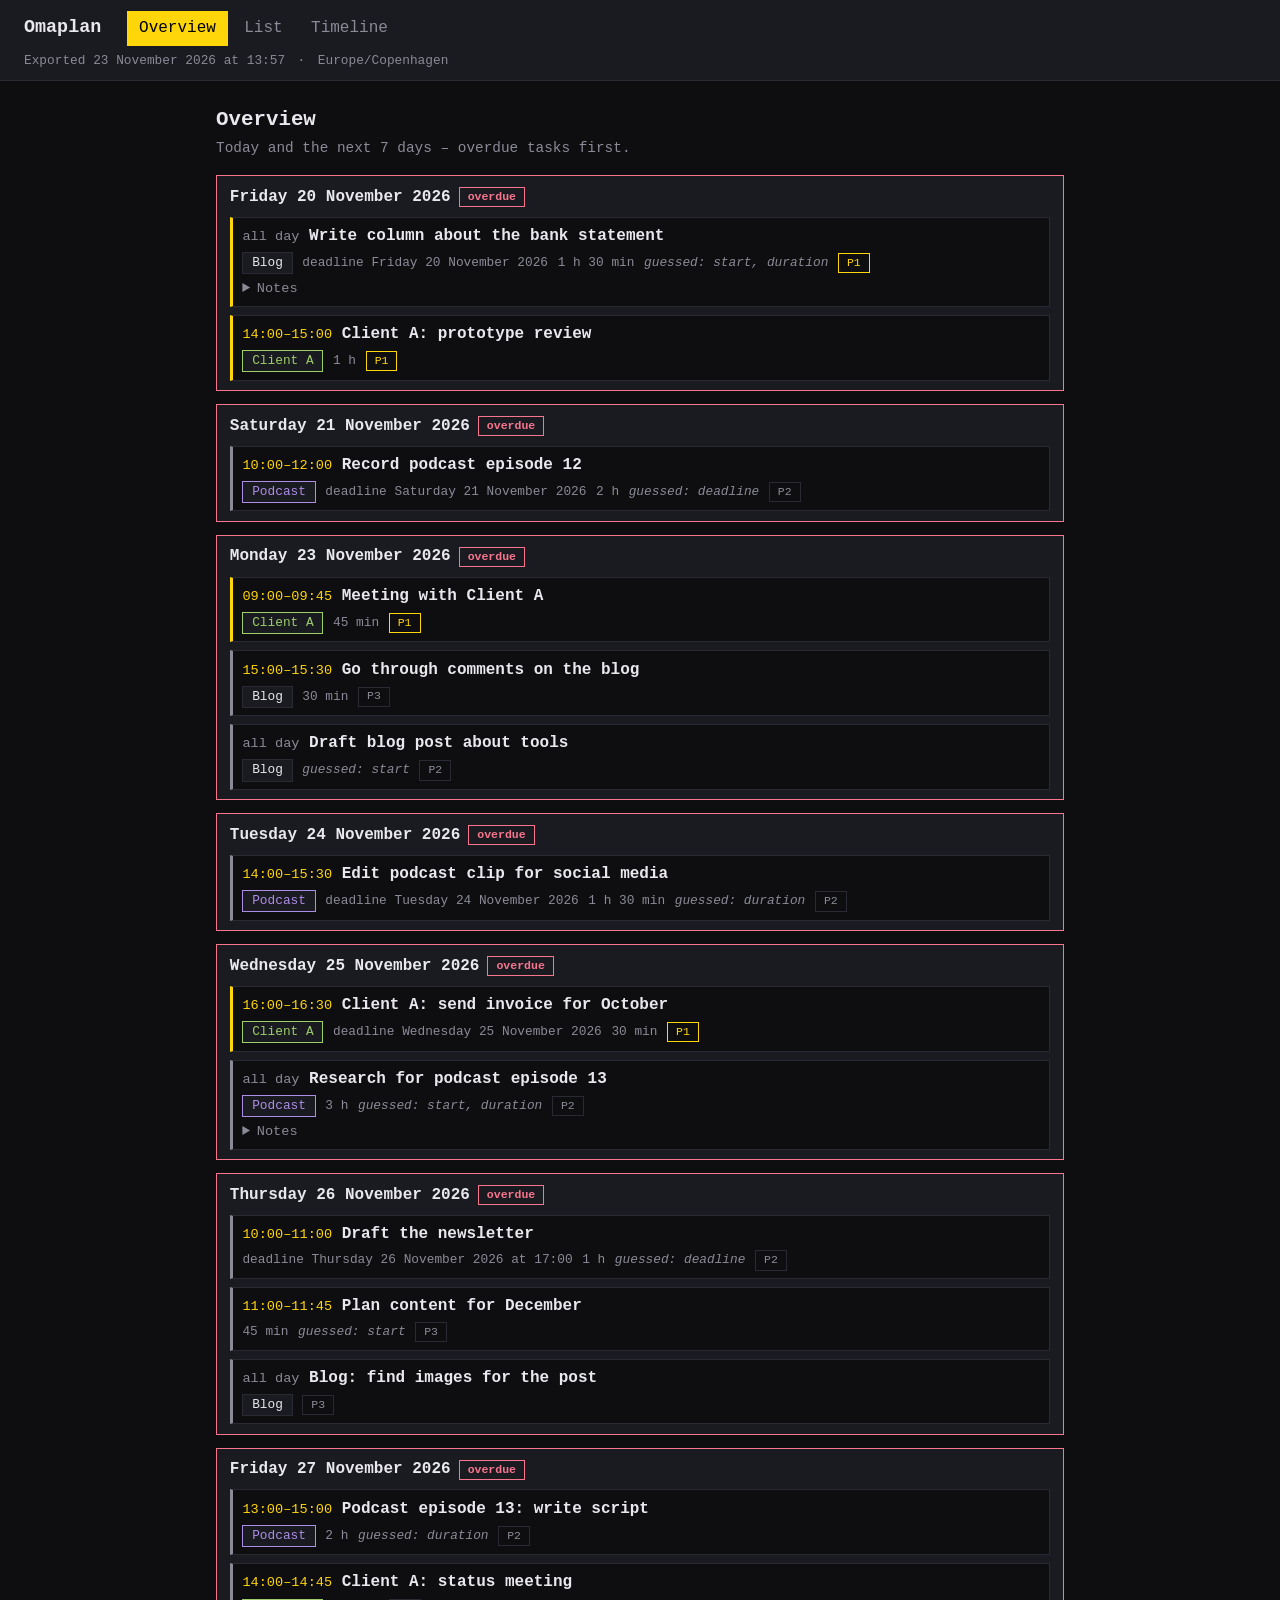
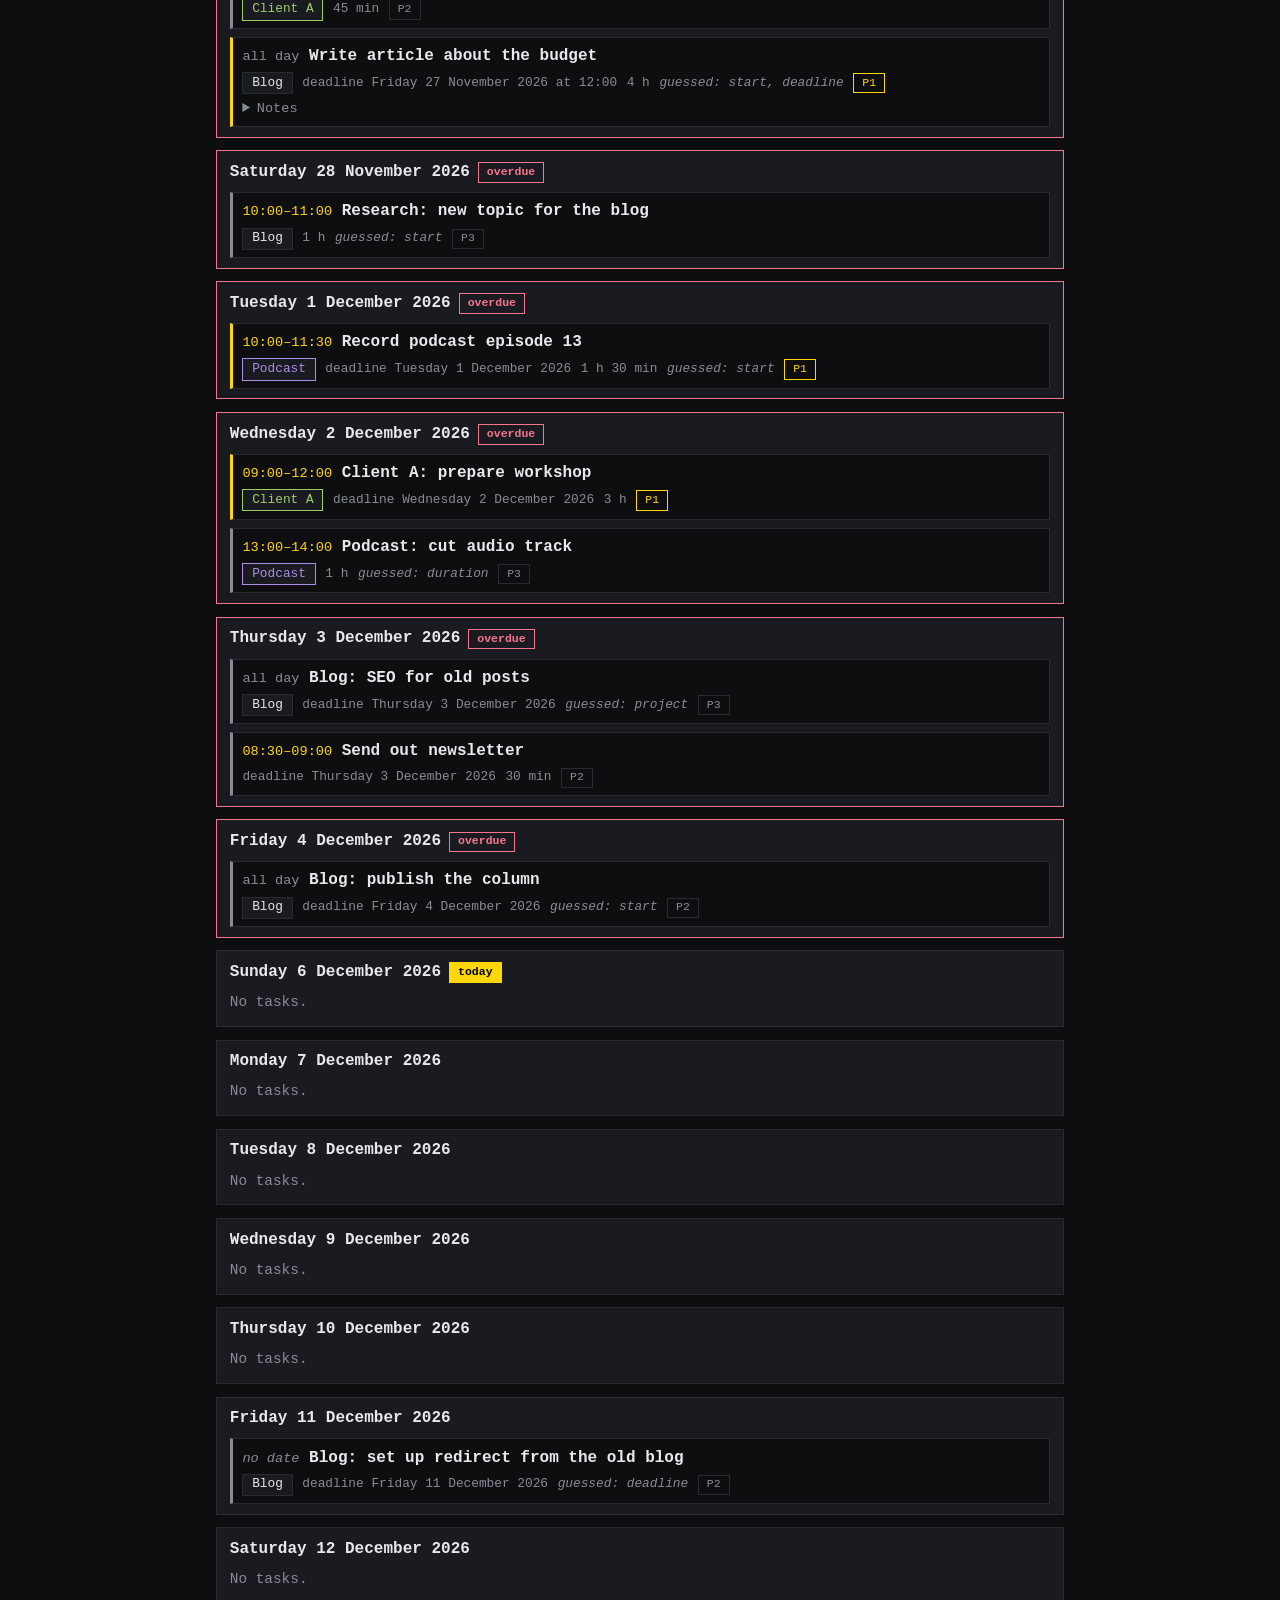
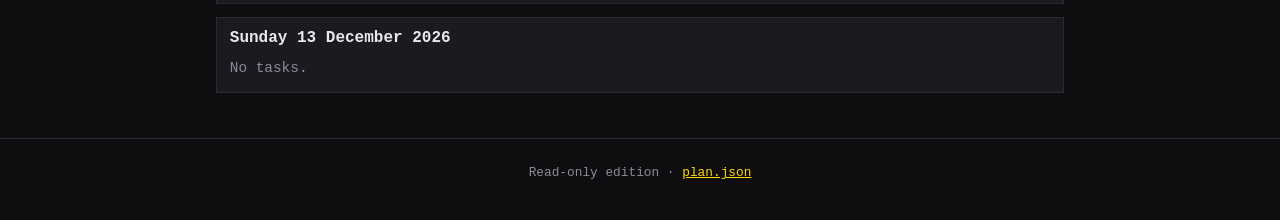
==== commit 77347488: "Give the read-only page the same Gantt timeline The page's timeline is now a block per week with sev" ====
--- a/web/index.html
+++ b/web/index.html
@@ -140,7 +140,7 @@
       </li>
     <li class="task status-todo" data-id="7c9e6a11-3f2b-4d5e-9a8c-1b2d3e4f5019" data-priority="3" data-project="Blog">
         <p class="task-row"><span class="time time-all-day">all day</span><span class="task-title">Blog: SEO for old posts</span></p>
-        <p class="task-meta"><span class="project-tag">Blog</span><span class="guessed">guessed: project</span><span class="badge badge-p3">P3</span></p>
+        <p class="task-meta"><span class="project-tag">Blog</span><span class="deadline">deadline Thursday 3 December 2026</span><span class="guessed">guessed: project</span><span class="badge badge-p3">P3</span></p>
       </li>
   </ul>
   </section>
@@ -287,7 +287,7 @@
       </li>
     <li class="task status-todo" data-id="7c9e6a11-3f2b-4d5e-9a8c-1b2d3e4f5019" data-priority="3" data-project="Blog">
         <p class="task-row"><span class="time time-all-day">all day</span><span class="task-title">Blog: SEO for old posts</span></p>
-        <p class="task-meta"><span class="project-tag">Blog</span><span class="guessed">guessed: project</span><span class="badge badge-p3">P3</span></p>
+        <p class="task-meta"><span class="project-tag">Blog</span><span class="deadline">deadline Thursday 3 December 2026</span><span class="guessed">guessed: project</span><span class="badge badge-p3">P3</span></p>
       </li>
   </ul>
   </section>
@@ -385,7 +385,7 @@
       </li>
     <li class="task status-todo" data-id="7c9e6a11-3f2b-4d5e-9a8c-1b2d3e4f5019" data-priority="3" data-project="Blog">
         <p class="task-row"><span class="time time-all-day">all day</span><span class="task-title">Blog: SEO for old posts</span></p>
-        <p class="task-meta"><span class="project-tag">Blog</span><span class="guessed">guessed: project</span><span class="badge badge-p3">P3</span></p>
+        <p class="task-meta"><span class="project-tag">Blog</span><span class="deadline">deadline Thursday 3 December 2026</span><span class="guessed">guessed: project</span><span class="badge badge-p3">P3</span></p>
       </li>
     <li class="task status-todo" data-id="7c9e6a11-3f2b-4d5e-9a8c-1b2d3e4f5023" data-priority="2" data-project="Blog">
         <p class="task-row"><span class="time time-all-day">all day</span><span class="task-title">Blog: publish the column</span></p>
@@ -489,192 +489,125 @@
   </section>
   <section id="timeline" class="view" aria-label="Timeline">
     <h2>Timeline</h2>
-    <p class="description">Gantt chart of every date with tasks or deadlines – window 8–18, overlapping tasks get a track each.</p>
-    <div class="gantt" style="--from:8;--to:18">
-      <div class="gantt-head" aria-hidden="true">
-        <div class="gantt-date gantt-date-empty"></div>
-        <div class="gantt-hours"><span style="--hour:8">8</span><span style="--hour:10">10</span><span style="--hour:12">12</span><span style="--hour:14">14</span><span style="--hour:16">16</span><span style="--hour:18">18</span></div>
-      </div>
-      <div class="gantt-rows">
-    <section class="gantt-day" data-date="2026-11-18">
-      <h3 class="gantt-date"><time datetime="2026-11-18">Wed 18/11</time></h3>
-      <div class="tracks" style="--tracks:1">
-        <div class="bar bar-all-day" style="--start:8;--length:10;--track:0" data-id="7c9e6a11-3f2b-4d5e-9a8c-1b2d3e4f5001" title="Write column about the bank statement – Wed 18/11 (all day)"><span class="bar-title">Write column about the bank statement</span></div>
-      </div>
-    </section>
-    <section class="gantt-day" data-date="2026-11-19">
-      <h3 class="gantt-date"><time datetime="2026-11-19">Thu 19/11</time></h3>
-      <div class="tracks" style="--tracks:1">
-        <div class="bar" style="--start:10;--length:2;--track:0" data-id="7c9e6a11-3f2b-4d5e-9a8c-1b2d3e4f5002" data-color="magenta" title="Record podcast episode 12 – Thu 19/11 10:00–12:00"></div>
-        <span class="bar-label" style="--start:10;--length:2;--track:0" data-id="7c9e6a11-3f2b-4d5e-9a8c-1b2d3e4f5002" title="Record podcast episode 12 – Thu 19/11 10:00–12:00">Record podcast episode 12</span>
-      </div>
-    </section>
-    <section class="gantt-day" data-date="2026-11-20">
-      <h3 class="gantt-date"><time datetime="2026-11-20">Fri 20/11</time></h3>
-      <div class="tracks" style="--tracks:1">
-        <div class="bar" style="--start:14;--length:1;--track:0" data-id="7c9e6a11-3f2b-4d5e-9a8c-1b2d3e4f5003" data-color="green" title="Client A: prototype review – Fri 20/11 14:00–15:00"></div>
-        <span class="bar-label" style="--start:14;--length:1;--track:0" data-id="7c9e6a11-3f2b-4d5e-9a8c-1b2d3e4f5003" title="Client A: prototype review – Fri 20/11 14:00–15:00">Client A: prototype review</span>
-        <div class="deadline-mark deadline-mark-edge" style="--start:18" data-id="7c9e6a11-3f2b-4d5e-9a8c-1b2d3e4f5001" title="deadline: Friday 20 November 2026 – Write column about the bank statement"></div>
-      </div>
-    </section>
-    <section class="gantt-day" data-date="2026-11-21">
-      <h3 class="gantt-date"><time datetime="2026-11-21">Sat 21/11</time></h3>
-      <div class="tracks" style="--tracks:1">
-        <div class="bar status-done" style="--start:9;--length:0.5;--track:0" data-id="7c9e6a11-3f2b-4d5e-9a8c-1b2d3e4f5013" data-color="magenta" title="Podcast: cut intro music – Sat 21/11 09:00–09:30"></div>
-        <span class="bar-label" style="--start:9;--length:0.5;--track:0" data-id="7c9e6a11-3f2b-4d5e-9a8c-1b2d3e4f5013" title="Podcast: cut intro music – Sat 21/11 09:00–09:30">Podcast: cut intro music</span>
-        <div class="deadline-mark deadline-mark-edge" style="--start:18" data-id="7c9e6a11-3f2b-4d5e-9a8c-1b2d3e4f5002" title="deadline: Saturday 21 November 2026 – Record podcast episode 12"></div>
-      </div>
-    </section>
-    <section class="gantt-day" data-date="2026-11-22">
-      <h3 class="gantt-date"><time datetime="2026-11-22">Sun 22/11</time></h3>
-      <div class="tracks" style="--tracks:1">
-        <div class="bar bar-all-day status-done" style="--start:8;--length:10;--track:0" data-id="7c9e6a11-3f2b-4d5e-9a8c-1b2d3e4f5014" data-color="green" title="Client A: follow up on quote – Sun 22/11 (all day)"><span class="bar-title">Client A: follow up on quote</span></div>
-      </div>
-    </section>
-    <section class="gantt-day today" data-date="2026-11-23">
-      <h3 class="gantt-date"><time datetime="2026-11-23">Mon 23/11</time></h3>
-      <div class="tracks" style="--tracks:3">
-        <div class="bar bar-all-day" style="--start:8;--length:10;--track:0" data-id="7c9e6a11-3f2b-4d5e-9a8c-1b2d3e4f5004" title="Draft blog post about tools – Mon 23/11 (all day)"><span class="bar-title">Draft blog post about tools</span></div>
-        <div class="bar" style="--start:9;--length:0.75;--track:1" data-id="7c9e6a11-3f2b-4d5e-9a8c-1b2d3e4f5005" data-color="green" title="Meeting with Client A – Mon 23/11 09:00–09:45"></div>
-        <span class="bar-label" style="--start:9;--length:0.75;--track:1" data-id="7c9e6a11-3f2b-4d5e-9a8c-1b2d3e4f5005" title="Meeting with Client A – Mon 23/11 09:00–09:45">Meeting with Client A</span>
-        <div class="bar" style="--start:14;--length:1.5;--track:1" data-id="7c9e6a11-3f2b-4d5e-9a8c-1b2d3e4f5006" data-color="magenta" title="Edit podcast clip for social media – Mon 23/11 14:00–15:30"></div>
-        <span class="bar-label" style="--start:14;--length:1.5;--track:1" data-id="7c9e6a11-3f2b-4d5e-9a8c-1b2d3e4f5006" title="Edit podcast clip for social media – Mon 23/11 14:00–15:30">Edit podcast clip for social media</span>
-        <div class="bar" style="--start:15;--length:0.5;--track:2" data-id="7c9e6a11-3f2b-4d5e-9a8c-1b2d3e4f5007" title="Go through comments on the blog – Mon 23/11 15:00–15:30"></div>
-        <span class="bar-label" style="--start:15;--length:0.5;--track:2" data-id="7c9e6a11-3f2b-4d5e-9a8c-1b2d3e4f5007" title="Go through comments on the blog – Mon 23/11 15:00–15:30">Go through comments on the blog</span>
-      </div>
-    </section>
-    <section class="gantt-day" data-date="2026-11-24">
-      <h3 class="gantt-date"><time datetime="2026-11-24">Tue 24/11</time></h3>
-      <div class="tracks" style="--tracks:1">
-        <div class="bar" style="--start:10;--length:1;--track:0" data-id="7c9e6a11-3f2b-4d5e-9a8c-1b2d3e4f5008" title="Draft the newsletter – Tue 24/11 10:00–11:00"></div>
-        <span class="bar-label" style="--start:10;--length:1;--track:0" data-id="7c9e6a11-3f2b-4d5e-9a8c-1b2d3e4f5008" title="Draft the newsletter – Tue 24/11 10:00–11:00">Draft the newsletter</span>
-        <div class="deadline-mark deadline-mark-edge" style="--start:18" data-id="7c9e6a11-3f2b-4d5e-9a8c-1b2d3e4f5006" title="deadline: Tuesday 24 November 2026 – Edit podcast clip for social media"></div>
-      </div>
-    </section>
-    <section class="gantt-day" data-date="2026-11-25">
-      <h3 class="gantt-date"><time datetime="2026-11-25">Wed 25/11</time></h3>
-      <div class="tracks" style="--tracks:2">
-        <div class="bar bar-all-day" style="--start:8;--length:10;--track:0" data-id="7c9e6a11-3f2b-4d5e-9a8c-1b2d3e4f5009" data-color="magenta" title="Research for podcast episode 13 – Wed 25/11 (all day)"><span class="bar-title">Research for podcast episode 13</span></div>
-        <div class="bar" style="--start:16;--length:0.5;--track:1" data-id="7c9e6a11-3f2b-4d5e-9a8c-1b2d3e4f5010" data-color="green" title="Client A: send invoice for October – Wed 25/11 16:00–16:30"></div>
-        <span class="bar-label" style="--start:16;--length:0.5;--track:1" data-id="7c9e6a11-3f2b-4d5e-9a8c-1b2d3e4f5010" title="Client A: send invoice for October – Wed 25/11 16:00–16:30">Client A: send invoice for October</span>
-        <div class="deadline-mark deadline-mark-edge" style="--start:18" data-id="7c9e6a11-3f2b-4d5e-9a8c-1b2d3e4f5010" title="deadline: Wednesday 25 November 2026 – Client A: send invoice for October"></div>
-      </div>
-    </section>
-    <section class="gantt-day" data-date="2026-11-26">
-      <h3 class="gantt-date"><time datetime="2026-11-26">Thu 26/11</time></h3>
-      <div class="tracks" style="--tracks:2">
-        <div class="bar bar-all-day" style="--start:8;--length:10;--track:0" data-id="7c9e6a11-3f2b-4d5e-9a8c-1b2d3e4f5011" title="Blog: find images for the post – Thu 26/11 (all day)"><span class="bar-title">Blog: find images for the post</span></div>
-        <div class="bar" style="--start:11;--length:0.75;--track:1" data-id="7c9e6a11-3f2b-4d5e-9a8c-1b2d3e4f5012" title="Plan content for December – Thu 26/11 11:00–11:45"></div>
-        <span class="bar-label" style="--start:11;--length:0.75;--track:1" data-id="7c9e6a11-3f2b-4d5e-9a8c-1b2d3e4f5012" title="Plan content for December – Thu 26/11 11:00–11:45">Plan content for December</span>
-        <div class="deadline-mark" style="--start:17" data-id="7c9e6a11-3f2b-4d5e-9a8c-1b2d3e4f5008" title="deadline: Thursday 26 November 2026 at 17:00 – Draft the newsletter"></div>
-      </div>
-    </section>
-    <section class="gantt-day" data-date="2026-11-27">
-      <h3 class="gantt-date"><time datetime="2026-11-27">Fri 27/11</time></h3>
-      <div class="tracks" style="--tracks:3">
-        <div class="bar bar-all-day" style="--start:8;--length:10;--track:0" data-id="7c9e6a11-3f2b-4d5e-9a8c-1b2d3e4f5015" title="Write article about the budget – Fri 27/11 (all day)"><span class="bar-title">Write article about the budget</span></div>
-        <div class="bar" style="--start:13;--length:2;--track:1" data-id="7c9e6a11-3f2b-4d5e-9a8c-1b2d3e4f5016" data-color="magenta" title="Podcast episode 13: write script – Fri 27/11 13:00–15:00"></div>
-        <span class="bar-label" style="--start:13;--length:2;--track:1" data-id="7c9e6a11-3f2b-4d5e-9a8c-1b2d3e4f5016" title="Podcast episode 13: write script – Fri 27/11 13:00–15:00">Podcast episode 13: write script</span>
-        <div class="bar" style="--start:14;--length:0.75;--track:2" data-id="7c9e6a11-3f2b-4d5e-9a8c-1b2d3e4f5017" data-color="green" title="Client A: status meeting – Fri 27/11 14:00–14:45"></div>
-        <span class="bar-label" style="--start:14;--length:0.75;--track:2" data-id="7c9e6a11-3f2b-4d5e-9a8c-1b2d3e4f5017" title="Client A: status meeting – Fri 27/11 14:00–14:45">Client A: status meeting</span>
-        <div class="deadline-mark" style="--start:12" data-id="7c9e6a11-3f2b-4d5e-9a8c-1b2d3e4f5015" title="deadline: Friday 27 November 2026 at 12:00 – Write article about the budget"></div>
-      </div>
-    </section>
-    <section class="gantt-day" data-date="2026-11-28">
-      <h3 class="gantt-date"><time datetime="2026-11-28">Sat 28/11</time></h3>
-      <div class="tracks" style="--tracks:1">
-        <div class="bar" style="--start:10;--length:1;--track:0" data-id="7c9e6a11-3f2b-4d5e-9a8c-1b2d3e4f5024" title="Research: new topic for the blog – Sat 28/11 10:00–11:00"></div>
-        <span class="bar-label" style="--start:10;--length:1;--track:0" data-id="7c9e6a11-3f2b-4d5e-9a8c-1b2d3e4f5024" title="Research: new topic for the blog – Sat 28/11 10:00–11:00">Research: new topic for the blog</span>
-      </div>
-    </section>
-    <section class="gantt-day" data-date="2026-11-29">
-      <h3 class="gantt-date"><time datetime="2026-11-29">Sun 29/11</time></h3>
-      <div class="tracks" style="--tracks:1">
-
-      </div>
-    </section>
-    <section class="gantt-day" data-date="2026-11-30">
-      <h3 class="gantt-date"><time datetime="2026-11-30">Mon 30/11</time></h3>
-      <div class="tracks" style="--tracks:2">
-        <div class="bar bar-all-day" style="--start:8;--length:10;--track:0" data-id="7c9e6a11-3f2b-4d5e-9a8c-1b2d3e4f5019" title="Blog: SEO for old posts – Mon 30/11 (all day)"><span class="bar-title">Blog: SEO for old posts</span></div>
-        <div class="bar" style="--start:10;--length:1.5;--track:1" data-id="7c9e6a11-3f2b-4d5e-9a8c-1b2d3e4f5018" data-color="magenta" title="Record podcast episode 13 – Mon 30/11 10:00–11:30"></div>
-        <span class="bar-label" style="--start:10;--length:1.5;--track:1" data-id="7c9e6a11-3f2b-4d5e-9a8c-1b2d3e4f5018" title="Record podcast episode 13 – Mon 30/11 10:00–11:30">Record podcast episode 13</span>
-      </div>
-    </section>
-    <section class="gantt-day" data-date="2026-12-01">
-      <h3 class="gantt-date"><time datetime="2026-12-01">Tue 1/12</time></h3>
-      <div class="tracks" style="--tracks:1">
-        <div class="bar" style="--start:9;--length:3;--track:0" data-id="7c9e6a11-3f2b-4d5e-9a8c-1b2d3e4f5020" data-color="green" title="Client A: prepare workshop – Tue 1/12 09:00–12:00"></div>
-        <span class="bar-label" style="--start:9;--length:3;--track:0" data-id="7c9e6a11-3f2b-4d5e-9a8c-1b2d3e4f5020" title="Client A: prepare workshop – Tue 1/12 09:00–12:00">Client A: prepare workshop</span>
-        <div class="deadline-mark deadline-mark-edge" style="--start:18" data-id="7c9e6a11-3f2b-4d5e-9a8c-1b2d3e4f5018" title="deadline: Tuesday 1 December 2026 – Record podcast episode 13"></div>
-      </div>
-    </section>
-    <section class="gantt-day" data-date="2026-12-02">
-      <h3 class="gantt-date"><time datetime="2026-12-02">Wed 2/12</time></h3>
-      <div class="tracks" style="--tracks:1">
-        <div class="bar" style="--start:13;--length:1;--track:0" data-id="7c9e6a11-3f2b-4d5e-9a8c-1b2d3e4f5021" data-color="magenta" title="Podcast: cut audio track – Wed 2/12 13:00–14:00"></div>
-        <span class="bar-label" style="--start:13;--length:1;--track:0" data-id="7c9e6a11-3f2b-4d5e-9a8c-1b2d3e4f5021" title="Podcast: cut audio track – Wed 2/12 13:00–14:00">Podcast: cut audio track</span>
-        <div class="deadline-mark deadline-mark-edge" style="--start:18" data-id="7c9e6a11-3f2b-4d5e-9a8c-1b2d3e4f5020" title="deadline: Wednesday 2 December 2026 – Client A: prepare workshop"></div>
-      </div>
-    </section>
-    <section class="gantt-day" data-date="2026-12-03">
-      <h3 class="gantt-date"><time datetime="2026-12-03">Thu 3/12</time></h3>
-      <div class="tracks" style="--tracks:1">
-        <div class="bar" style="--start:8.5;--length:0.5;--track:0" data-id="7c9e6a11-3f2b-4d5e-9a8c-1b2d3e4f5022" title="Send out newsletter – Thu 3/12 08:30–09:00"></div>
-        <span class="bar-label" style="--start:8.5;--length:0.5;--track:0" data-id="7c9e6a11-3f2b-4d5e-9a8c-1b2d3e4f5022" title="Send out newsletter – Thu 3/12 08:30–09:00">Send out newsletter</span>
-        <div class="deadline-mark deadline-mark-edge" style="--start:18" data-id="7c9e6a11-3f2b-4d5e-9a8c-1b2d3e4f5022" title="deadline: Thursday 3 December 2026 – Send out newsletter"></div>
-      </div>
-    </section>
-    <section class="gantt-day" data-date="2026-12-04">
-      <h3 class="gantt-date"><time datetime="2026-12-04">Fri 4/12</time></h3>
-      <div class="tracks" style="--tracks:1">
-        <div class="bar bar-all-day" style="--start:8;--length:10;--track:0" data-id="7c9e6a11-3f2b-4d5e-9a8c-1b2d3e4f5023" title="Blog: publish the column – Fri 4/12 (all day)"><span class="bar-title">Blog: publish the column</span></div>
-        <div class="deadline-mark deadline-mark-edge" style="--start:18" data-id="7c9e6a11-3f2b-4d5e-9a8c-1b2d3e4f5023" title="deadline: Friday 4 December 2026 – Blog: publish the column"></div>
-      </div>
-    </section>
-    <section class="gantt-day" data-date="2026-12-05">
-      <h3 class="gantt-date"><time datetime="2026-12-05">Sat 5/12</time></h3>
-      <div class="tracks" style="--tracks:1">
-
-      </div>
-    </section>
-    <section class="gantt-day" data-date="2026-12-06">
-      <h3 class="gantt-date"><time datetime="2026-12-06">Sun 6/12</time></h3>
-      <div class="tracks" style="--tracks:1">
-
-      </div>
-    </section>
-    <section class="gantt-day" data-date="2026-12-07">
-      <h3 class="gantt-date"><time datetime="2026-12-07">Mon 7/12</time></h3>
-      <div class="tracks" style="--tracks:1">
-
-      </div>
-    </section>
-    <section class="gantt-day" data-date="2026-12-08">
-      <h3 class="gantt-date"><time datetime="2026-12-08">Tue 8/12</time></h3>
-      <div class="tracks" style="--tracks:1">
-
-      </div>
-    </section>
-    <section class="gantt-day" data-date="2026-12-09">
-      <h3 class="gantt-date"><time datetime="2026-12-09">Wed 9/12</time></h3>
-      <div class="tracks" style="--tracks:1">
-
-      </div>
-    </section>
-    <section class="gantt-day" data-date="2026-12-10">
-      <h3 class="gantt-date"><time datetime="2026-12-10">Thu 10/12</time></h3>
-      <div class="tracks" style="--tracks:1">
-
-      </div>
-    </section>
-    <section class="gantt-day" data-date="2026-12-11">
-      <h3 class="gantt-date"><time datetime="2026-12-11">Fri 11/12</time></h3>
-      <div class="tracks" style="--tracks:1">
-        <div class="deadline-mark deadline-mark-edge" style="--start:18" data-id="7c9e6a11-3f2b-4d5e-9a8c-1b2d3e4f5026" title="deadline: Friday 11 December 2026 – Blog: set up redirect from the old blog"></div>
-      </div>
-    </section>
-      </div>
+    <p class="description">Gantt chart, a week per block: each task spans its days, and a day runs from 8 to 18. A title sits in its bar when it fits, otherwise beside it; ◆ is a deadline.</p>
+    <div class="gantt">
+      <section class="gantt-week" data-week="2026-11-16">
+        <div class="gantt-days">
+          <h3 class="gantt-date"><time datetime="2026-11-16">Mon 16/11</time></h3>
+          <h3 class="gantt-date"><time datetime="2026-11-17">Tue 17/11</time></h3>
+          <h3 class="gantt-date"><time datetime="2026-11-18">Wed 18/11</time></h3>
+          <h3 class="gantt-date"><time datetime="2026-11-19">Thu 19/11</time></h3>
+          <h3 class="gantt-date"><time datetime="2026-11-20">Fri 20/11</time></h3>
+          <h3 class="gantt-date"><time datetime="2026-11-21">Sat 21/11</time></h3>
+          <h3 class="gantt-date"><time datetime="2026-11-22">Sun 22/11</time></h3>
+        </div>
+        <div class="lanes" style="--lanes:5">
+          <div class="bar bar-all-day" style="--x:28.57;--w:14.29;--lane:0" data-id="7c9e6a11-3f2b-4d5e-9a8c-1b2d3e4f5001" title="Write column about the bank statement – Wed 18/11 (all day)"></div>
+          <div class="deadline-line" style="--x:42.86;--w:27.74;--lane:0"></div>
+          <div class="deadline-mark" style="--x:70.6;--lane:0" data-id="7c9e6a11-3f2b-4d5e-9a8c-1b2d3e4f5001" title="deadline: Friday 20 November 2026 – Write column about the bank statement"></div>
+          <span class="bar-label" style="--x:71.85;--lane:0;--max:13.51" data-id="7c9e6a11-3f2b-4d5e-9a8c-1b2d3e4f5001" title="Write column about the bank statement – Wed 18/11 (all day)">Write column about the bank statement</span>
+          <div class="bar" style="--x:45.71;--w:2.86;--lane:1" data-id="7c9e6a11-3f2b-4d5e-9a8c-1b2d3e4f5002" data-color="magenta" title="Record podcast episode 12 – Thu 19/11 10:00–12:00"></div>
+          <div class="deadline-line" style="--x:48.57;--w:36.31;--lane:1"></div>
+          <div class="deadline-mark" style="--x:84.88;--lane:1" data-id="7c9e6a11-3f2b-4d5e-9a8c-1b2d3e4f5002" title="deadline: Saturday 21 November 2026 – Record podcast episode 12"></div>
+          <span class="bar-label" style="--x:49.2;--lane:1" data-id="7c9e6a11-3f2b-4d5e-9a8c-1b2d3e4f5002" title="Record podcast episode 12 – Thu 19/11 10:00–12:00">Record podcast episode 12</span>
+          <div class="bar" style="--x:65.71;--w:1.43;--lane:3" data-id="7c9e6a11-3f2b-4d5e-9a8c-1b2d3e4f5003" data-color="green" title="Client A: prototype review – Fri 20/11 14:00–15:00"></div>
+          <span class="bar-label" style="--x:67.77;--lane:3" data-id="7c9e6a11-3f2b-4d5e-9a8c-1b2d3e4f5003" title="Client A: prototype review – Fri 20/11 14:00–15:00">Client A: prototype review</span>
+          <div class="bar status-done" style="--x:72.86;--w:0.73;--lane:4" data-id="7c9e6a11-3f2b-4d5e-9a8c-1b2d3e4f5013" data-color="magenta" title="Podcast: cut intro music – Sat 21/11 09:00–09:30"></div>
+          <span class="bar-label status-done" style="--x:74.21;--lane:4" data-id="7c9e6a11-3f2b-4d5e-9a8c-1b2d3e4f5013" title="Podcast: cut intro music – Sat 21/11 09:00–09:30">Podcast: cut intro music</span>
+          <div class="bar bar-all-day status-done" style="--x:85.71;--w:14.29;--lane:2" data-id="7c9e6a11-3f2b-4d5e-9a8c-1b2d3e4f5014" data-color="green" title="Client A: follow up on quote – Sun 22/11 (all day)"></div>
+          <span class="bar-label bar-label-before status-done" style="--x:85.09;--lane:2" data-id="7c9e6a11-3f2b-4d5e-9a8c-1b2d3e4f5014" title="Client A: follow up on quote – Sun 22/11 (all day)">Client A: follow up on quote</span>
+        </div>
+      </section>
+      <section class="gantt-week" data-week="2026-11-23">
+        <div class="gantt-days">
+          <h3 class="gantt-date today"><time datetime="2026-11-23">Mon 23/11</time></h3>
+          <h3 class="gantt-date"><time datetime="2026-11-24">Tue 24/11</time></h3>
+          <h3 class="gantt-date"><time datetime="2026-11-25">Wed 25/11</time></h3>
+          <h3 class="gantt-date"><time datetime="2026-11-26">Thu 26/11</time></h3>
+          <h3 class="gantt-date"><time datetime="2026-11-27">Fri 27/11</time></h3>
+          <h3 class="gantt-date"><time datetime="2026-11-28">Sat 28/11</time></h3>
+          <h3 class="gantt-date"><time datetime="2026-11-29">Sun 29/11</time></h3>
+        </div>
+        <div class="lanes" style="--lanes:9">
+          <div class="bar bar-all-day" style="--x:0;--w:14.29;--lane:0" data-id="7c9e6a11-3f2b-4d5e-9a8c-1b2d3e4f5004" title="Draft blog post about tools – Mon 23/11 (all day)"></div>
+          <span class="bar-label" style="--x:14.91;--lane:0" data-id="7c9e6a11-3f2b-4d5e-9a8c-1b2d3e4f5004" title="Draft blog post about tools – Mon 23/11 (all day)">Draft blog post about tools</span>
+          <div class="bar" style="--x:1.43;--w:1.07;--lane:1" data-id="7c9e6a11-3f2b-4d5e-9a8c-1b2d3e4f5005" data-color="green" title="Meeting with Client A – Mon 23/11 09:00–09:45"></div>
+          <span class="bar-label" style="--x:3.13;--lane:1" data-id="7c9e6a11-3f2b-4d5e-9a8c-1b2d3e4f5005" title="Meeting with Client A – Mon 23/11 09:00–09:45">Meeting with Client A</span>
+          <div class="bar" style="--x:8.57;--w:2.14;--lane:3" data-id="7c9e6a11-3f2b-4d5e-9a8c-1b2d3e4f5006" data-color="magenta" title="Edit podcast clip for social media – Mon 23/11 14:00–15:30"></div>
+          <div class="deadline-line" style="--x:10.71;--w:17.02;--lane:3"></div>
+          <div class="deadline-mark" style="--x:27.74;--lane:3" data-id="7c9e6a11-3f2b-4d5e-9a8c-1b2d3e4f5006" title="deadline: Tuesday 24 November 2026 – Edit podcast clip for social media"></div>
+          <span class="bar-label" style="--x:28.99;--lane:3" data-id="7c9e6a11-3f2b-4d5e-9a8c-1b2d3e4f5006" title="Edit podcast clip for social media – Mon 23/11 14:00–15:30">Edit podcast clip for social media</span>
+          <div class="bar" style="--x:10;--w:0.73;--lane:4" data-id="7c9e6a11-3f2b-4d5e-9a8c-1b2d3e4f5007" title="Go through comments on the blog – Mon 23/11 15:00–15:30"></div>
+          <span class="bar-label" style="--x:11.35;--lane:4" data-id="7c9e6a11-3f2b-4d5e-9a8c-1b2d3e4f5007" title="Go through comments on the blog – Mon 23/11 15:00–15:30">Go through comments on the blog</span>
+          <div class="bar" style="--x:17.14;--w:1.43;--lane:5" data-id="7c9e6a11-3f2b-4d5e-9a8c-1b2d3e4f5008" title="Draft the newsletter – Tue 24/11 10:00–11:00"></div>
+          <div class="deadline-line" style="--x:18.57;--w:37.14;--lane:5"></div>
+          <div class="deadline-mark" style="--x:55.71;--lane:5" data-id="7c9e6a11-3f2b-4d5e-9a8c-1b2d3e4f5008" title="deadline: Thursday 26 November 2026 at 17:00 – Draft the newsletter"></div>
+          <span class="bar-label" style="--x:19.2;--lane:5" data-id="7c9e6a11-3f2b-4d5e-9a8c-1b2d3e4f5008" title="Draft the newsletter – Tue 24/11 10:00–11:00">Draft the newsletter</span>
+          <div class="bar bar-all-day" style="--x:28.57;--w:14.29;--lane:6" data-id="7c9e6a11-3f2b-4d5e-9a8c-1b2d3e4f5009" data-color="magenta" title="Research for podcast episode 13 – Wed 25/11 (all day)"></div>
+          <span class="bar-label" style="--x:43.48;--lane:6" data-id="7c9e6a11-3f2b-4d5e-9a8c-1b2d3e4f5009" title="Research for podcast episode 13 – Wed 25/11 (all day)">Research for podcast episode 13</span>
+          <div class="bar" style="--x:40;--w:0.73;--lane:2" data-id="7c9e6a11-3f2b-4d5e-9a8c-1b2d3e4f5010" data-color="green" title="Client A: send invoice for October – Wed 25/11 16:00–16:30"></div>
+          <div class="deadline-line" style="--x:40.73;--w:1.29;--lane:2"></div>
+          <div class="deadline-mark" style="--x:42.02;--lane:2" data-id="7c9e6a11-3f2b-4d5e-9a8c-1b2d3e4f5010" title="deadline: Wednesday 25 November 2026 – Client A: send invoice for October"></div>
+          <span class="bar-label bar-label-before" style="--x:39.38;--lane:2" data-id="7c9e6a11-3f2b-4d5e-9a8c-1b2d3e4f5010" title="Client A: send invoice for October – Wed 25/11 16:00–16:30">Client A: send invoice for October</span>
+          <div class="bar bar-all-day" style="--x:42.86;--w:14.29;--lane:8" data-id="7c9e6a11-3f2b-4d5e-9a8c-1b2d3e4f5011" title="Blog: find images for the post – Thu 26/11 (all day)"></div>
+          <span class="bar-label" style="--x:57.77;--lane:8" data-id="7c9e6a11-3f2b-4d5e-9a8c-1b2d3e4f5011" title="Blog: find images for the post – Thu 26/11 (all day)">Blog: find images for the post</span>
+          <div class="bar" style="--x:47.14;--w:1.07;--lane:0" data-id="7c9e6a11-3f2b-4d5e-9a8c-1b2d3e4f5012" title="Plan content for December – Thu 26/11 11:00–11:45"></div>
+          <span class="bar-label" style="--x:48.84;--lane:0" data-id="7c9e6a11-3f2b-4d5e-9a8c-1b2d3e4f5012" title="Plan content for December – Thu 26/11 11:00–11:45">Plan content for December</span>
+          <div class="bar bar-all-day" style="--x:57.14;--w:14.29;--lane:1" data-id="7c9e6a11-3f2b-4d5e-9a8c-1b2d3e4f5015" title="Write article about the budget – Fri 27/11 (all day)"></div>
+          <span class="bar-label bar-label-before" style="--x:56.52;--lane:1" data-id="7c9e6a11-3f2b-4d5e-9a8c-1b2d3e4f5015" title="Write article about the budget – Fri 27/11 (all day)">Write article about the budget</span>
+          <div class="bar" style="--x:64.29;--w:2.86;--lane:2" data-id="7c9e6a11-3f2b-4d5e-9a8c-1b2d3e4f5016" data-color="magenta" title="Podcast episode 13: write script – Fri 27/11 13:00–15:00"></div>
+          <span class="bar-label" style="--x:67.77;--lane:2" data-id="7c9e6a11-3f2b-4d5e-9a8c-1b2d3e4f5016" title="Podcast episode 13: write script – Fri 27/11 13:00–15:00">Podcast episode 13: write script</span>
+          <div class="bar" style="--x:65.71;--w:1.07;--lane:3" data-id="7c9e6a11-3f2b-4d5e-9a8c-1b2d3e4f5017" data-color="green" title="Client A: status meeting – Fri 27/11 14:00–14:45"></div>
+          <span class="bar-label" style="--x:67.41;--lane:3" data-id="7c9e6a11-3f2b-4d5e-9a8c-1b2d3e4f5017" title="Client A: status meeting – Fri 27/11 14:00–14:45">Client A: status meeting</span>
+          <div class="bar" style="--x:74.29;--w:1.43;--lane:7" data-id="7c9e6a11-3f2b-4d5e-9a8c-1b2d3e4f5024" title="Research: new topic for the blog – Sat 28/11 10:00–11:00"></div>
+          <span class="bar-label bar-label-before" style="--x:73.66;--lane:7" data-id="7c9e6a11-3f2b-4d5e-9a8c-1b2d3e4f5024" title="Research: new topic for the blog – Sat 28/11 10:00–11:00">Research: new topic for the blog</span>
+        </div>
+      </section>
+      <section class="gantt-week" data-week="2026-11-30">
+        <div class="gantt-days">
+          <h3 class="gantt-date"><time datetime="2026-11-30">Mon 30/11</time></h3>
+          <h3 class="gantt-date"><time datetime="2026-12-01">Tue 1/12</time></h3>
+          <h3 class="gantt-date"><time datetime="2026-12-02">Wed 2/12</time></h3>
+          <h3 class="gantt-date"><time datetime="2026-12-03">Thu 3/12</time></h3>
+          <h3 class="gantt-date"><time datetime="2026-12-04">Fri 4/12</time></h3>
+          <h3 class="gantt-date"><time datetime="2026-12-05">Sat 5/12</time></h3>
+          <h3 class="gantt-date"><time datetime="2026-12-06">Sun 6/12</time></h3>
+        </div>
+        <div class="lanes" style="--lanes:5">
+          <div class="bar bar-all-day" style="--x:0;--w:57.14;--lane:0" data-id="7c9e6a11-3f2b-4d5e-9a8c-1b2d3e4f5019" title="Blog: SEO for old posts – Mon 30/11 – Thu 3/12"><span class="bar-title">Blog: SEO for old posts</span></div>
+          <div class="bar" style="--x:2.86;--w:2.14;--lane:1" data-id="7c9e6a11-3f2b-4d5e-9a8c-1b2d3e4f5018" data-color="magenta" title="Record podcast episode 13 – Mon 30/11 10:00–11:30"></div>
+          <div class="deadline-line" style="--x:5;--w:22.74;--lane:1"></div>
+          <div class="deadline-mark" style="--x:27.74;--lane:1" data-id="7c9e6a11-3f2b-4d5e-9a8c-1b2d3e4f5018" title="deadline: Tuesday 1 December 2026 – Record podcast episode 13"></div>
+          <span class="bar-label" style="--x:28.99;--lane:1" data-id="7c9e6a11-3f2b-4d5e-9a8c-1b2d3e4f5018" title="Record podcast episode 13 – Mon 30/11 10:00–11:30">Record podcast episode 13</span>
+          <div class="bar" style="--x:15.71;--w:4.29;--lane:2" data-id="7c9e6a11-3f2b-4d5e-9a8c-1b2d3e4f5020" data-color="green" title="Client A: prepare workshop – Tue 1/12 09:00–12:00"></div>
+          <div class="deadline-line" style="--x:20;--w:22.02;--lane:2"></div>
+          <div class="deadline-mark" style="--x:42.02;--lane:2" data-id="7c9e6a11-3f2b-4d5e-9a8c-1b2d3e4f5020" title="deadline: Wednesday 2 December 2026 – Client A: prepare workshop"></div>
+          <span class="bar-label" style="--x:43.27;--lane:2" data-id="7c9e6a11-3f2b-4d5e-9a8c-1b2d3e4f5020" title="Client A: prepare workshop – Tue 1/12 09:00–12:00">Client A: prepare workshop</span>
+          <div class="bar" style="--x:35.71;--w:1.43;--lane:4" data-id="7c9e6a11-3f2b-4d5e-9a8c-1b2d3e4f5021" data-color="magenta" title="Podcast: cut audio track – Wed 2/12 13:00–14:00"></div>
+          <span class="bar-label" style="--x:37.77;--lane:4" data-id="7c9e6a11-3f2b-4d5e-9a8c-1b2d3e4f5021" title="Podcast: cut audio track – Wed 2/12 13:00–14:00">Podcast: cut audio track</span>
+          <div class="bar" style="--x:43.57;--w:0.73;--lane:3" data-id="7c9e6a11-3f2b-4d5e-9a8c-1b2d3e4f5022" title="Send out newsletter – Thu 3/12 08:30–09:00"></div>
+          <div class="deadline-line" style="--x:44.3;--w:12.01;--lane:3"></div>
+          <div class="deadline-mark" style="--x:56.31;--lane:3" data-id="7c9e6a11-3f2b-4d5e-9a8c-1b2d3e4f5022" title="deadline: Thursday 3 December 2026 – Send out newsletter"></div>
+          <span class="bar-label bar-label-before" style="--x:42.95;--lane:3" data-id="7c9e6a11-3f2b-4d5e-9a8c-1b2d3e4f5022" title="Send out newsletter – Thu 3/12 08:30–09:00">Send out newsletter</span>
+          <div class="bar bar-all-day" style="--x:57.14;--w:14.29;--lane:1" data-id="7c9e6a11-3f2b-4d5e-9a8c-1b2d3e4f5023" title="Blog: publish the column – Fri 4/12 (all day)"></div>
+          <span class="bar-label" style="--x:72.05;--lane:1" data-id="7c9e6a11-3f2b-4d5e-9a8c-1b2d3e4f5023" title="Blog: publish the column – Fri 4/12 (all day)">Blog: publish the column</span>
+        </div>
+      </section>
+      <section class="gantt-week" data-week="2026-12-07">
+        <div class="gantt-days">
+          <h3 class="gantt-date"><time datetime="2026-12-07">Mon 7/12</time></h3>
+          <h3 class="gantt-date"><time datetime="2026-12-08">Tue 8/12</time></h3>
+          <h3 class="gantt-date"><time datetime="2026-12-09">Wed 9/12</time></h3>
+          <h3 class="gantt-date"><time datetime="2026-12-10">Thu 10/12</time></h3>
+          <h3 class="gantt-date"><time datetime="2026-12-11">Fri 11/12</time></h3>
+          <h3 class="gantt-date"><time datetime="2026-12-12">Sat 12/12</time></h3>
+          <h3 class="gantt-date"><time datetime="2026-12-13">Sun 13/12</time></h3>
+        </div>
+        <div class="lanes" style="--lanes:1">
+          <div class="deadline-mark" style="--x:70.6;--lane:0" data-id="7c9e6a11-3f2b-4d5e-9a8c-1b2d3e4f5026" title="deadline: Friday 11 December 2026 – Blog: set up redirect from the old blog"></div>
+          <span class="bar-label bar-label-before" style="--x:69.35;--lane:0" data-id="7c9e6a11-3f2b-4d5e-9a8c-1b2d3e4f5026" title="deadline: Friday 11 December 2026 – Blog: set up redirect from the old blog">Blog: set up redirect from the old blog</span>
+        </div>
+      </section>
     </div>
   </section>
 </main>
--- a/web/style.css
+++ b/web/style.css
@@ -342,89 +342,76 @@
 
 /* ---------- timeline (Gantt) ---------- */
 
-/* the time window is set inline on .gantt (--from/--to, whole hours, at least 8-18) */
+/* A week per block. Positions are percentages of the week (--x, --w); titles keep their width in rem. The layout
+   is computed for the minimum width (WEEK_REM in app.js), so a wider page only spreads things further apart. */
 .gantt {
-  --from: 8;
-  --to: 18;
   border: 1px solid var(--border);
   border-radius: var(--radius);
   background: var(--bg-raised);
   overflow-x: auto;
 }
 
-.gantt-head,
-.gantt-day {
-  display: flex;
-  min-width: 34rem; /* narrow screen: horizontal scroll, the date column scrolls along */
-}
-
-.gantt-head {
+.gantt-week {
+  min-width: 48rem; /* WEEK_REM; a narrow screen scrolls sideways */
   border-bottom: 1px solid var(--border);
-  color: var(--muted);
+}
+
+.gantt-week:last-child {
+  border-bottom: none;
+}
+
+.gantt-days {
+  display: grid;
+  grid-template-columns: repeat(7, 1fr);
+  border-bottom: 1px solid var(--border);
+}
+
+.gantt-date {
+  margin: 0;
+  padding: 0.3rem 0.4rem;
   font-size: 0.7rem;
-}
-
-.gantt-hours {
+  font-weight: 600;
+  color: var(--muted);
+  border-left: 1px solid var(--border);
+  white-space: nowrap;
+  overflow: hidden;
+  text-overflow: ellipsis;
+}
+
+.gantt-date:first-child {
+  border-left: none;
+}
+
+.gantt-date.today {
+  color: var(--accent-text);
+}
+
+/* a line at the start of each day */
+.lanes {
   position: relative;
-  flex: 1;
-  height: 1.1rem;
-}
-
-.gantt-hours span {
+  height: calc(var(--lanes, 1) * 1.7rem + 0.3rem);
+  background-image: linear-gradient(to right, var(--border) 1px, transparent 1px);
+  background-size: calc(100% / 7) 100%;
+}
+
+.bar,
+.bar-label {
   position: absolute;
-  left: calc((var(--hour) - var(--from)) / (var(--to) - var(--from)) * 100%);
-  transform: translateX(-50%);
-}
-
-/* the last label (at the end of the window) is right-aligned so it is not clipped */
-.gantt-hours span:last-child {
-  transform: translateX(-100%);
-}
-
-.gantt-date {
-  width: 4.6rem;
-  flex: none;
-  margin: 0;
-  padding: 0.45rem 0.4rem;
+  top: calc(var(--lane, 0) * 1.7rem + 0.3rem);
+  left: calc(var(--x, 0) * 1%);
+  height: 1.4rem;
   font-size: 0.75rem;
-  font-weight: 600;
-  color: var(--muted);
-  border-right: 1px solid var(--border);
-}
-
-.gantt-day {
-  border-bottom: 1px solid var(--border);
-}
-
-.gantt-day:last-child {
-  border-bottom: none;
-}
-
-.gantt-day.today .gantt-date {
-  color: var(--accent-text);
-}
-
-.tracks {
-  position: relative;
-  flex: 1;
-  height: calc(var(--tracks, 1) * 1.7rem);
-  min-width: 0;
+  line-height: 1.4rem;
+  white-space: nowrap;
 }
 
 .bar {
-  position: absolute;
-  top: calc(var(--track, 0) * 1.7rem + 0.15rem);
-  left: calc((var(--start, 8) - var(--from)) / (var(--to) - var(--from)) * 100%);
-  width: calc(var(--length, 1) / (var(--to) - var(--from)) * 100%);
-  min-width: 0.35rem;
-  height: 1.4rem;
+  width: calc(var(--w, 1) * 1%);
+  min-width: 0.35rem; /* BAR_MIN_REM */
   background: var(--accent);
   color: var(--accent-fg);
   border-radius: min(4px, var(--radius));
   overflow: hidden;
-  font-size: 0.75rem;
-  line-height: 1.4rem;
-  white-space: nowrap;
 }
 
 .bar[data-color] {
@@ -444,42 +431,77 @@
   border-color: var(--project);
 }
 
+/* a bar that goes on into the week before or after */
+.bar-cut-start {
+  border-top-left-radius: 0;
+  border-bottom-left-radius: 0;
+  border-left-style: none;
+}
+
+.bar-cut-end {
+  border-top-right-radius: 0;
+  border-bottom-right-radius: 0;
+  border-right-style: none;
+}
+
 .bar.status-done {
   opacity: 0.45;
 }
 
 .bar-title {
+  display: block;
   padding: 0 0.3rem;
-}
-
-/* the title beside the bar when it cannot fit inside it */
+  overflow: hidden;
+  text-overflow: ellipsis;
+}
+
+.status-done .bar-title,
+.bar-label.status-done {
+  text-decoration: line-through;
+}
+
+/* the title beside its bar (or mark) when it does not fit inside; --max only when shortened. It sits on the
+   chart's colour, so the day lines and the line to a deadline stop at its edges. */
 .bar-label {
+  max-width: calc(var(--max, 100) * 1rem);
+  overflow: hidden;
+  text-overflow: ellipsis;
+  color: var(--fg);
+  background: var(--bg-raised);
+}
+
+/* before its bar: --x is the right edge */
+.bar-label-before {
+  transform: translateX(-100%);
+}
+
+.bar-label.status-done {
+  color: var(--muted);
+}
+
+/* a deadline after the bar: a line from the bar to a diamond */
+.deadline-line {
   position: absolute;
-  top: calc(var(--track, 0) * 1.7rem + 0.15rem);
-  left: calc((var(--start, 8) + var(--length, 1) - var(--from)) / (var(--to) - var(--from)) * 100% + 0.35rem);
-  height: 1.4rem;
-  line-height: 1.4rem;
-  font-size: 0.75rem;
-  color: var(--fg);
-  white-space: nowrap;
+  top: calc(var(--lane, 0) * 1.7rem + 1rem);
+  left: calc(var(--x, 0) * 1%);
+  width: calc(var(--w, 0) * 1%);
+  height: 1px;
+  background: var(--muted);
 }
 
 .deadline-mark {
   position: absolute;
-  top: calc(var(--tracks, 1) * 1.7rem - 0.45rem);
-  left: calc((var(--start, 18) - var(--from)) / (var(--to) - var(--from)) * 100%);
-  width: 0.55rem;
-  height: 0.55rem;
-  transform: translateX(-50%) rotate(45deg);
+  top: calc(var(--lane, 0) * 1.7rem + 1rem);
+  left: calc(var(--x, 0) * 1%);
+  width: 0.42rem;
+  height: 0.42rem;
+  transform: translate(-50%, -50%) rotate(45deg);
   background: var(--danger);
   border-radius: 1px;
 }
 
-/* a deadline outside the window (or a date only) sits at the right edge */
-.deadline-mark-edge {
-  left: auto;
-  right: 0.15rem;
-  transform: rotate(45deg);
+.deadline-mark.status-done {
+  background: var(--muted);
 }
 
 /* ---------- footer ---------- */
